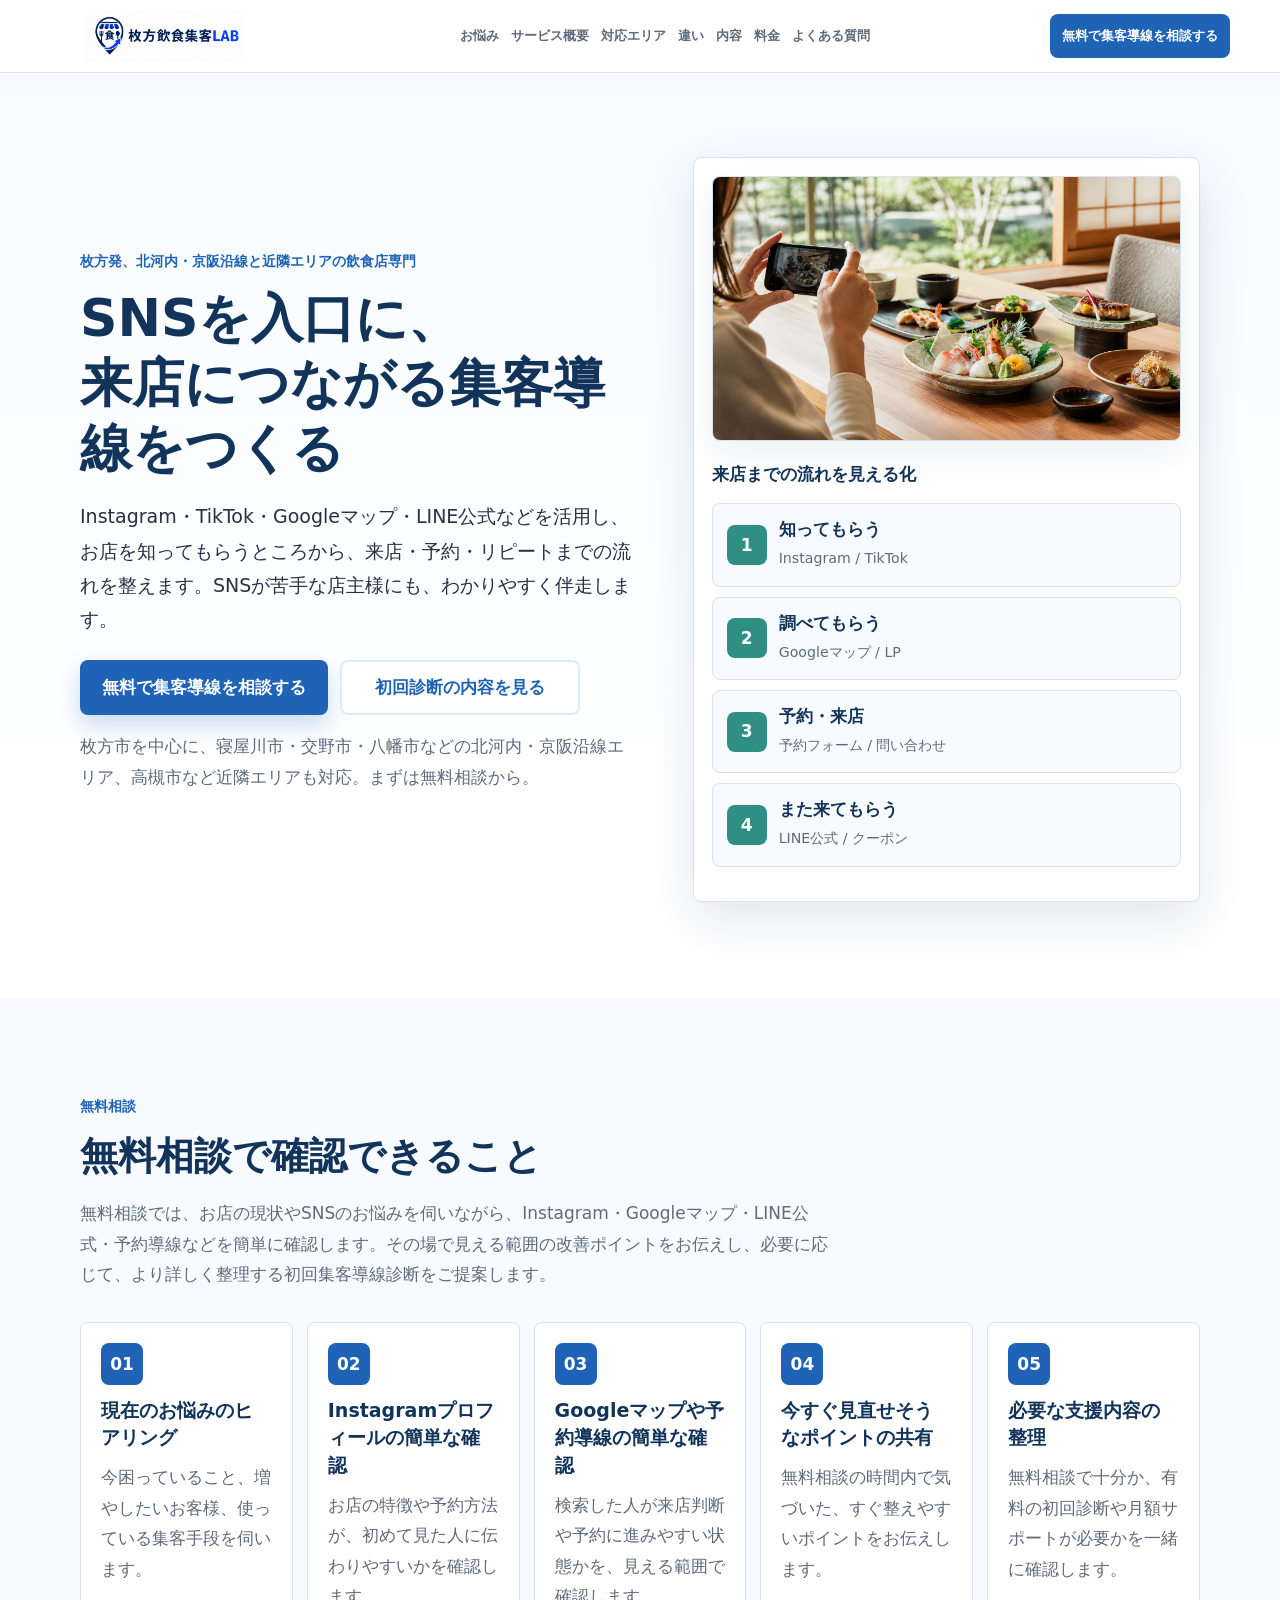
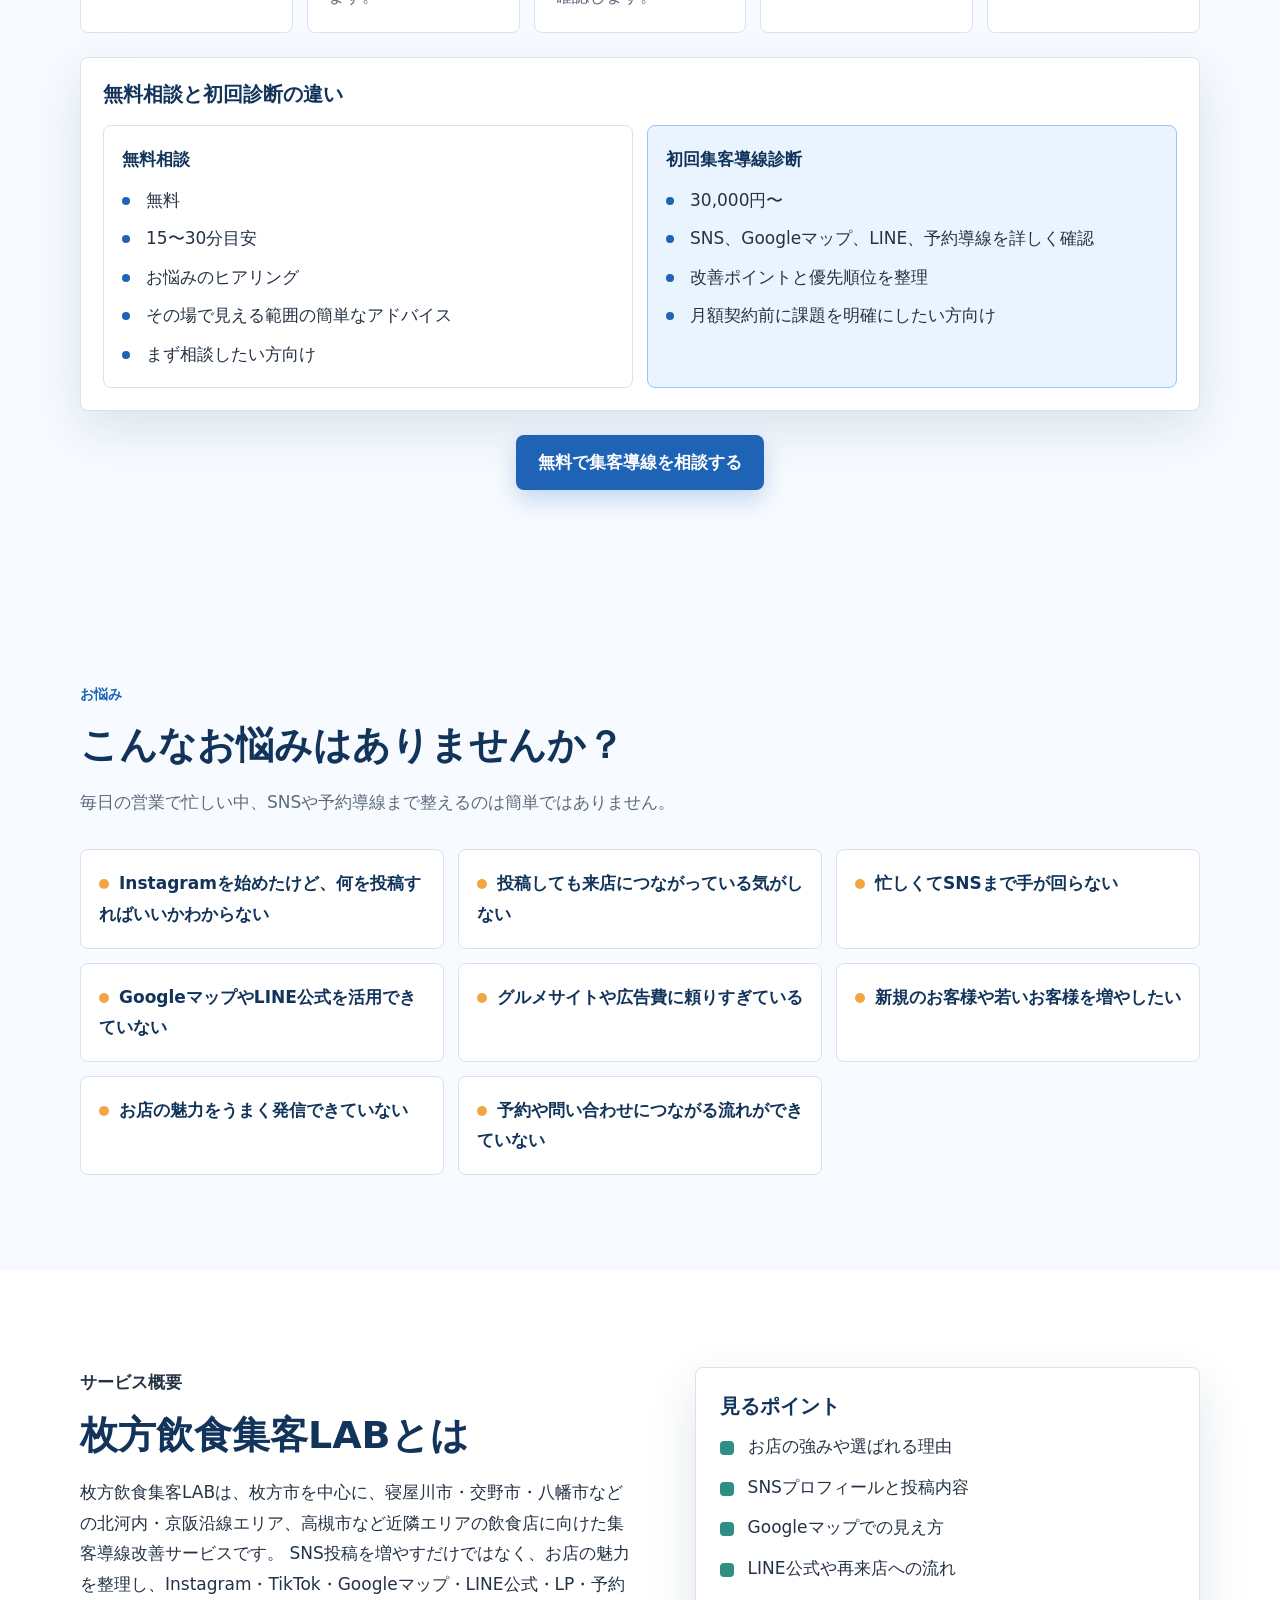
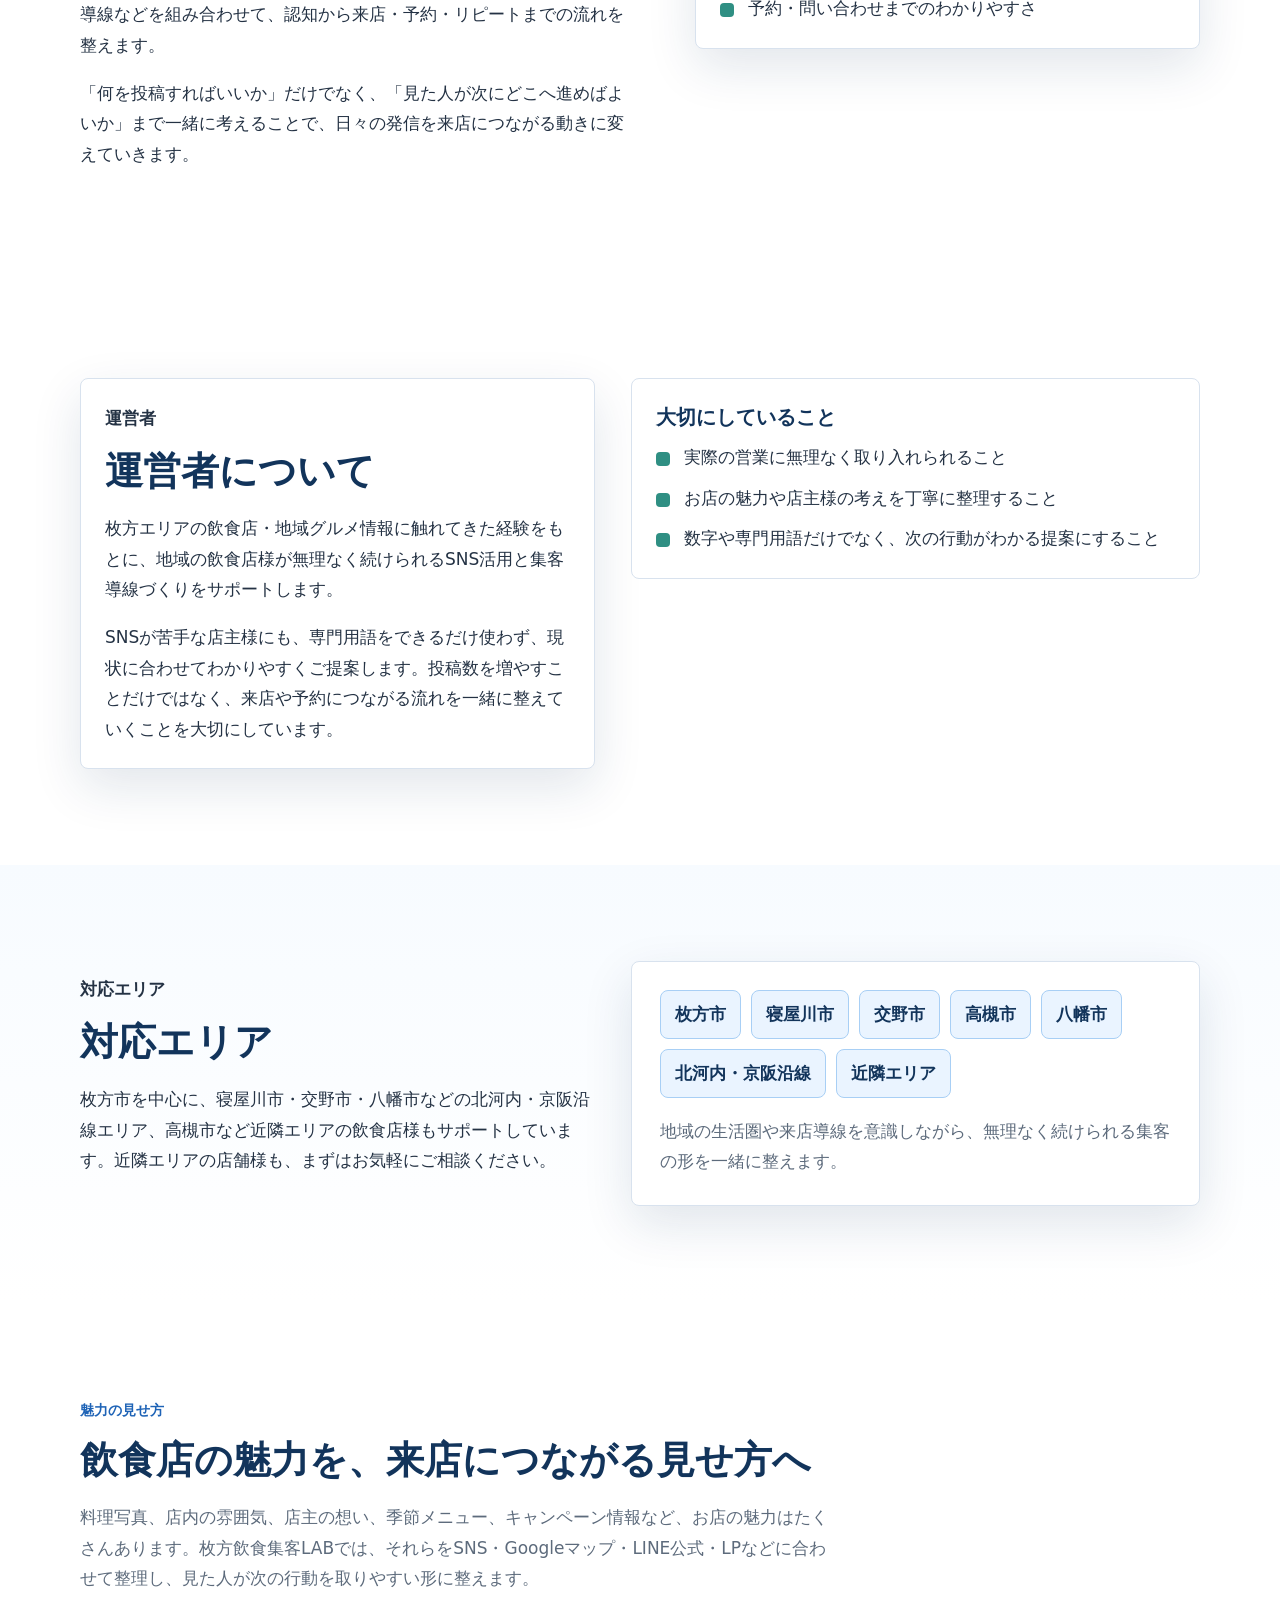
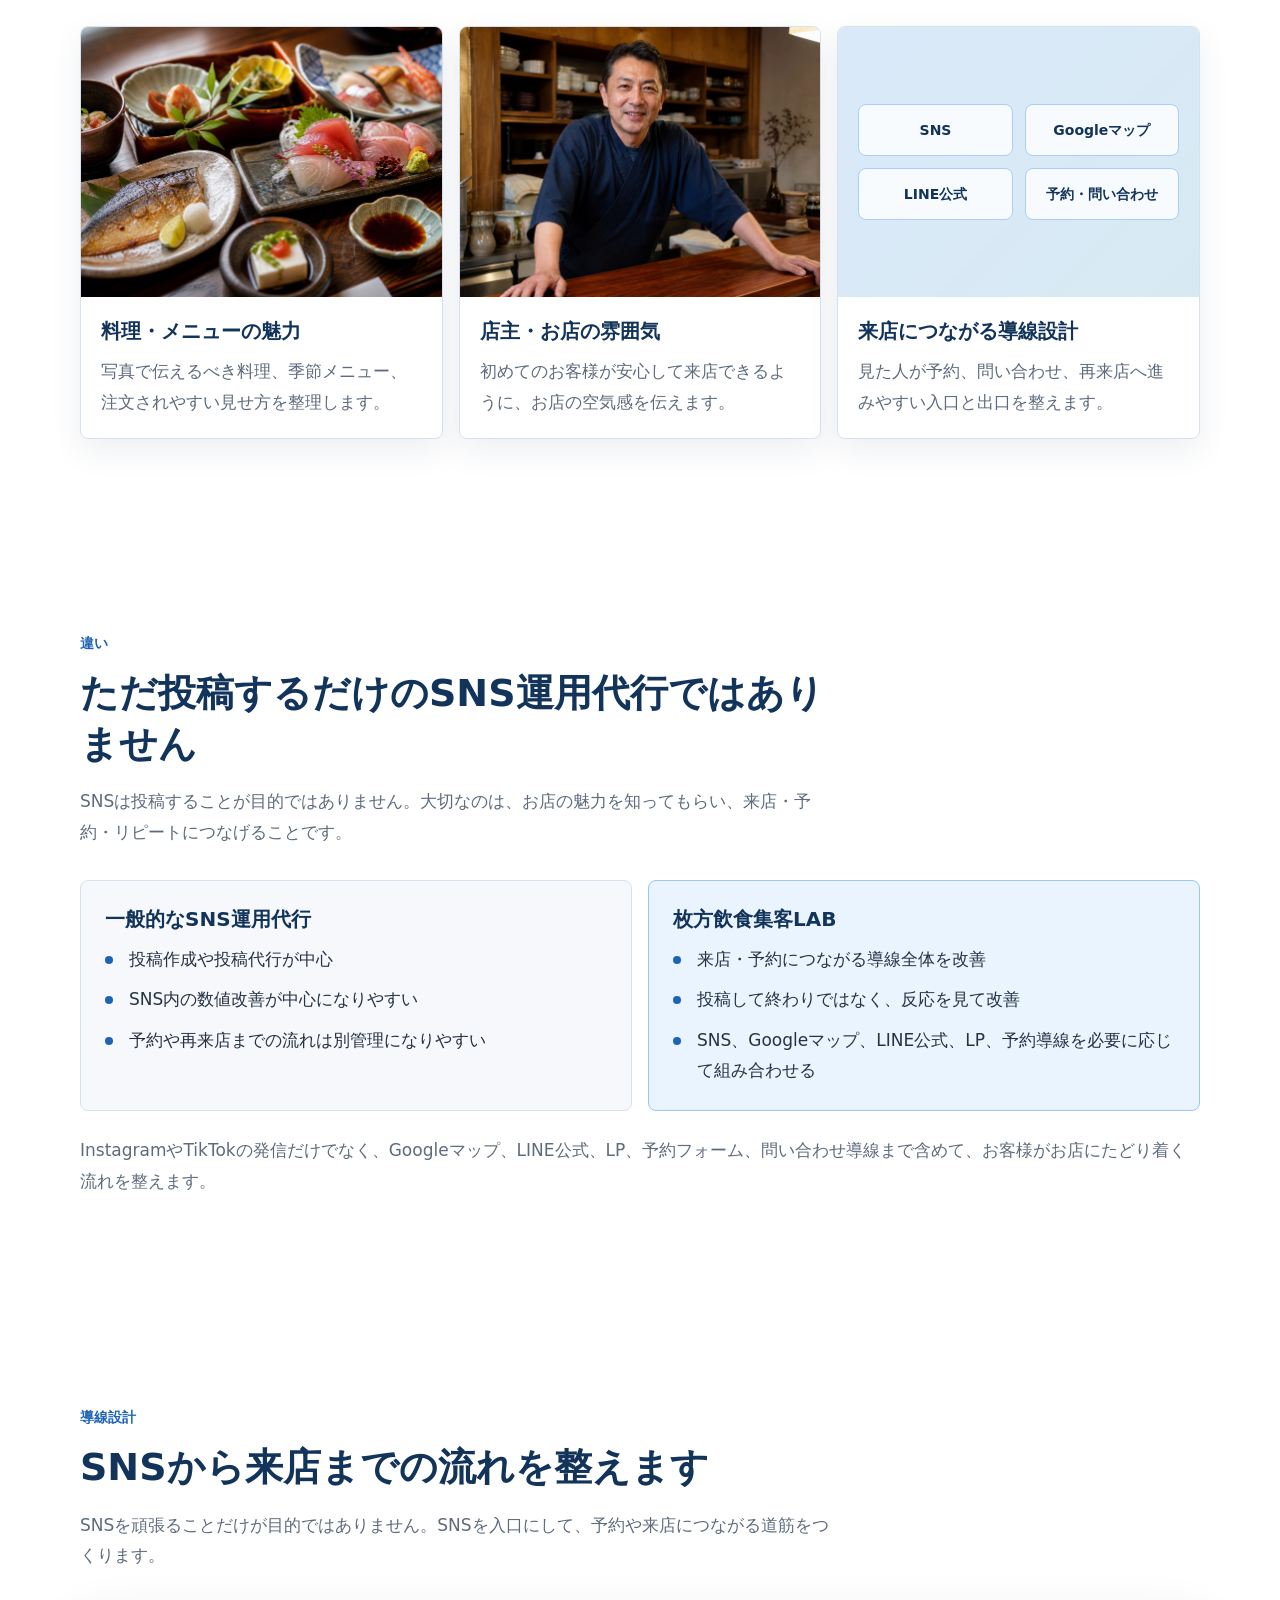
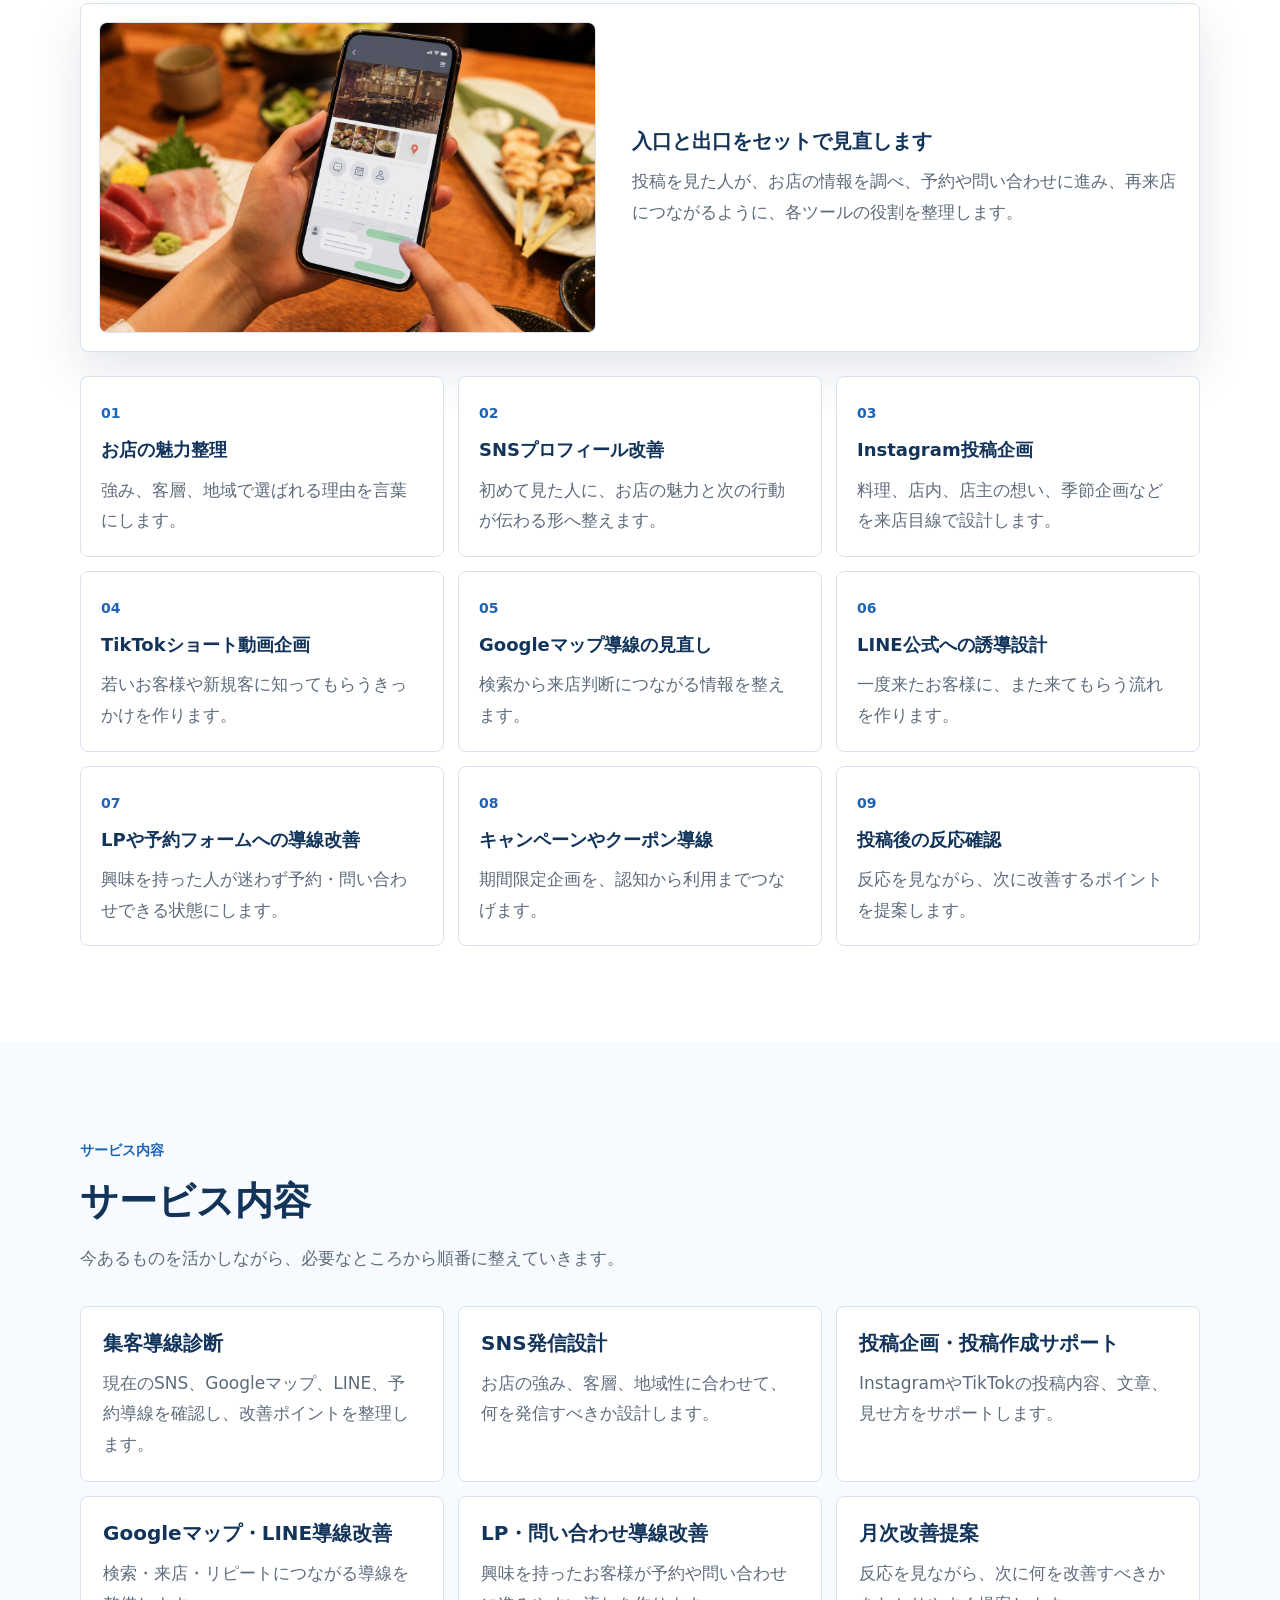
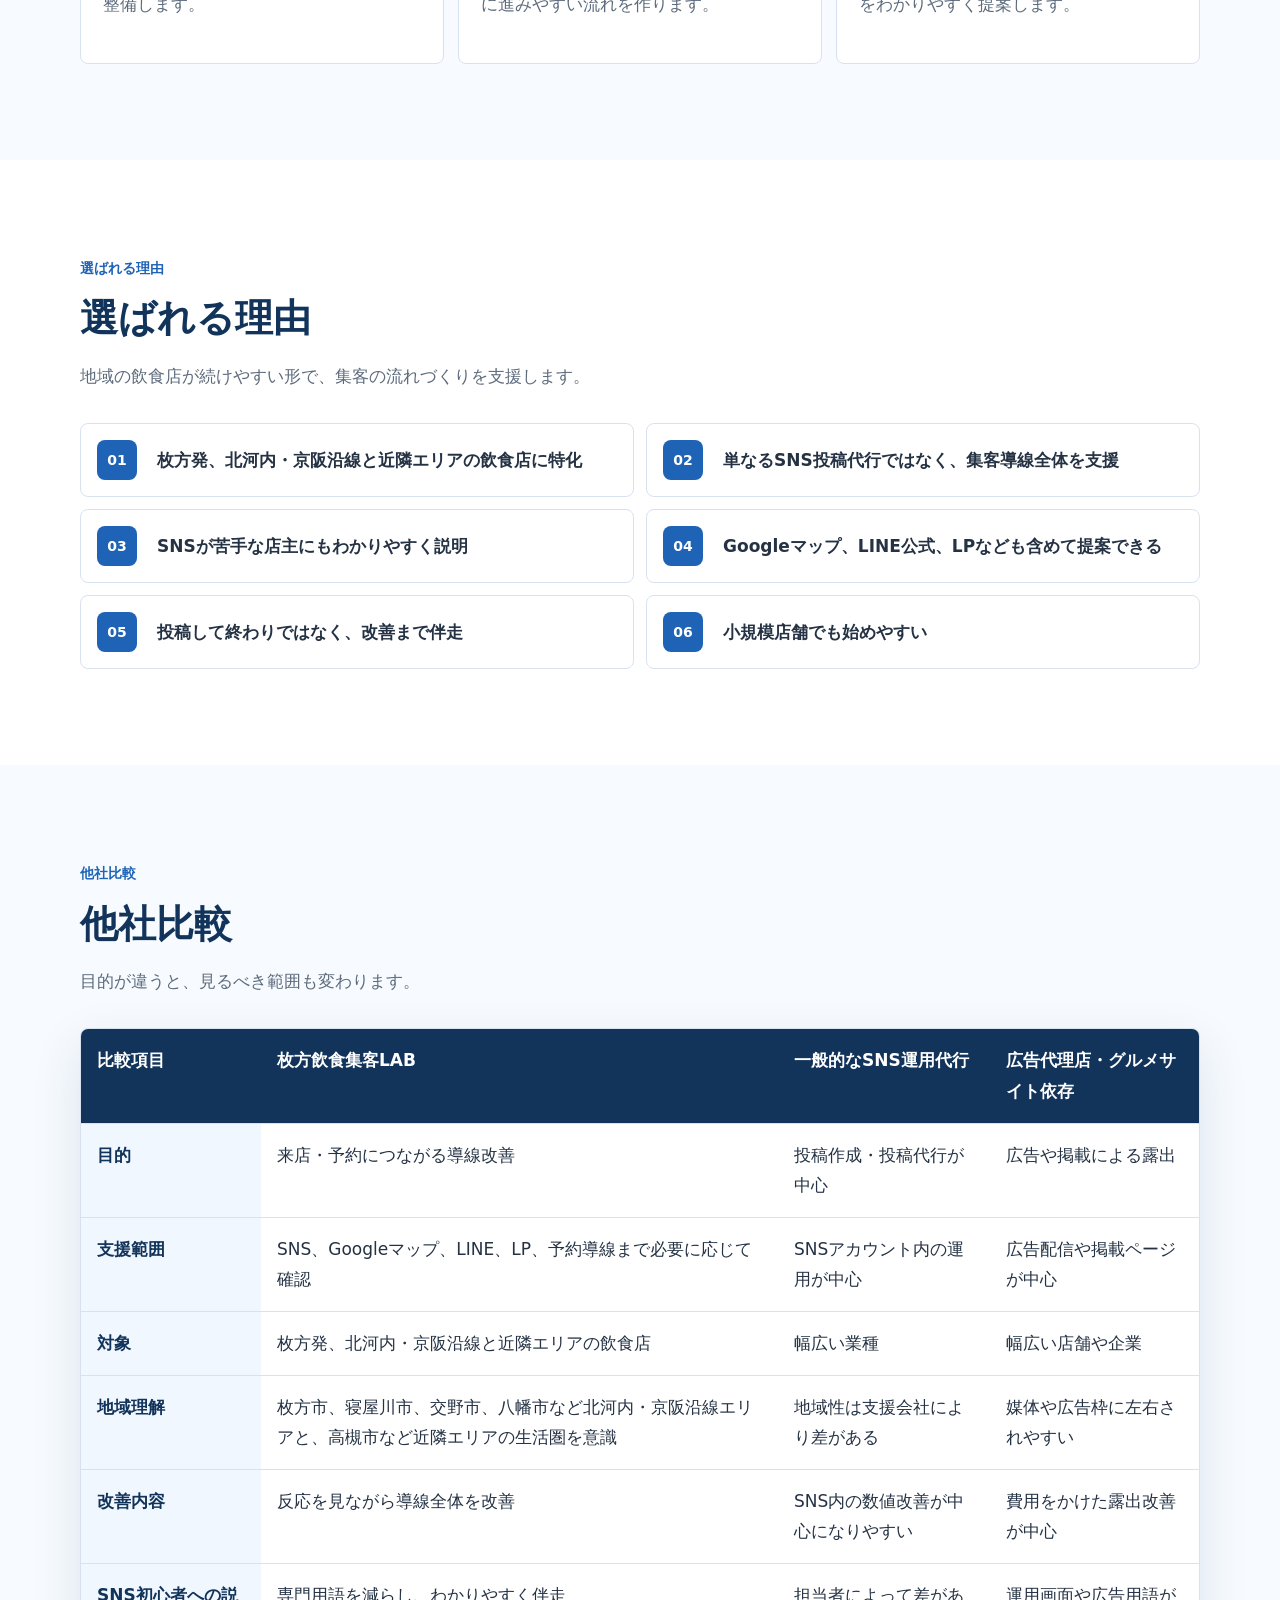
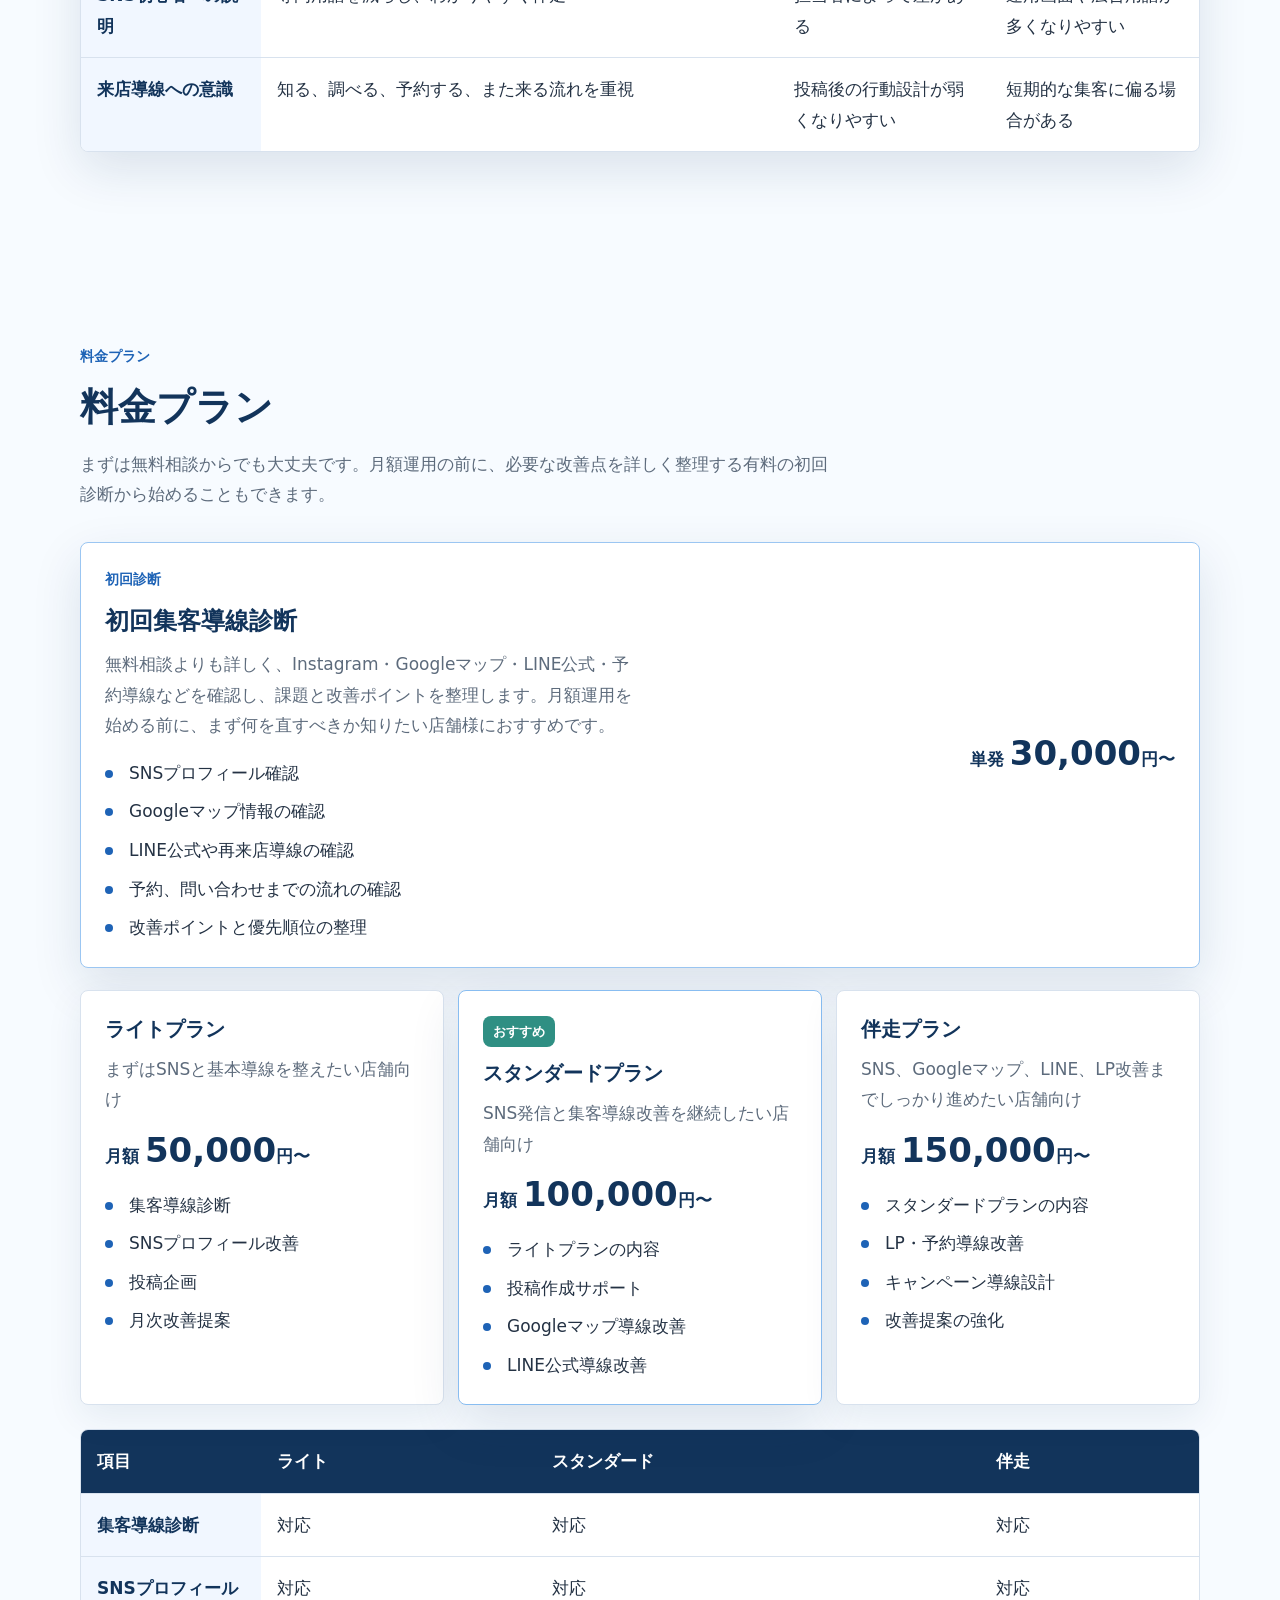
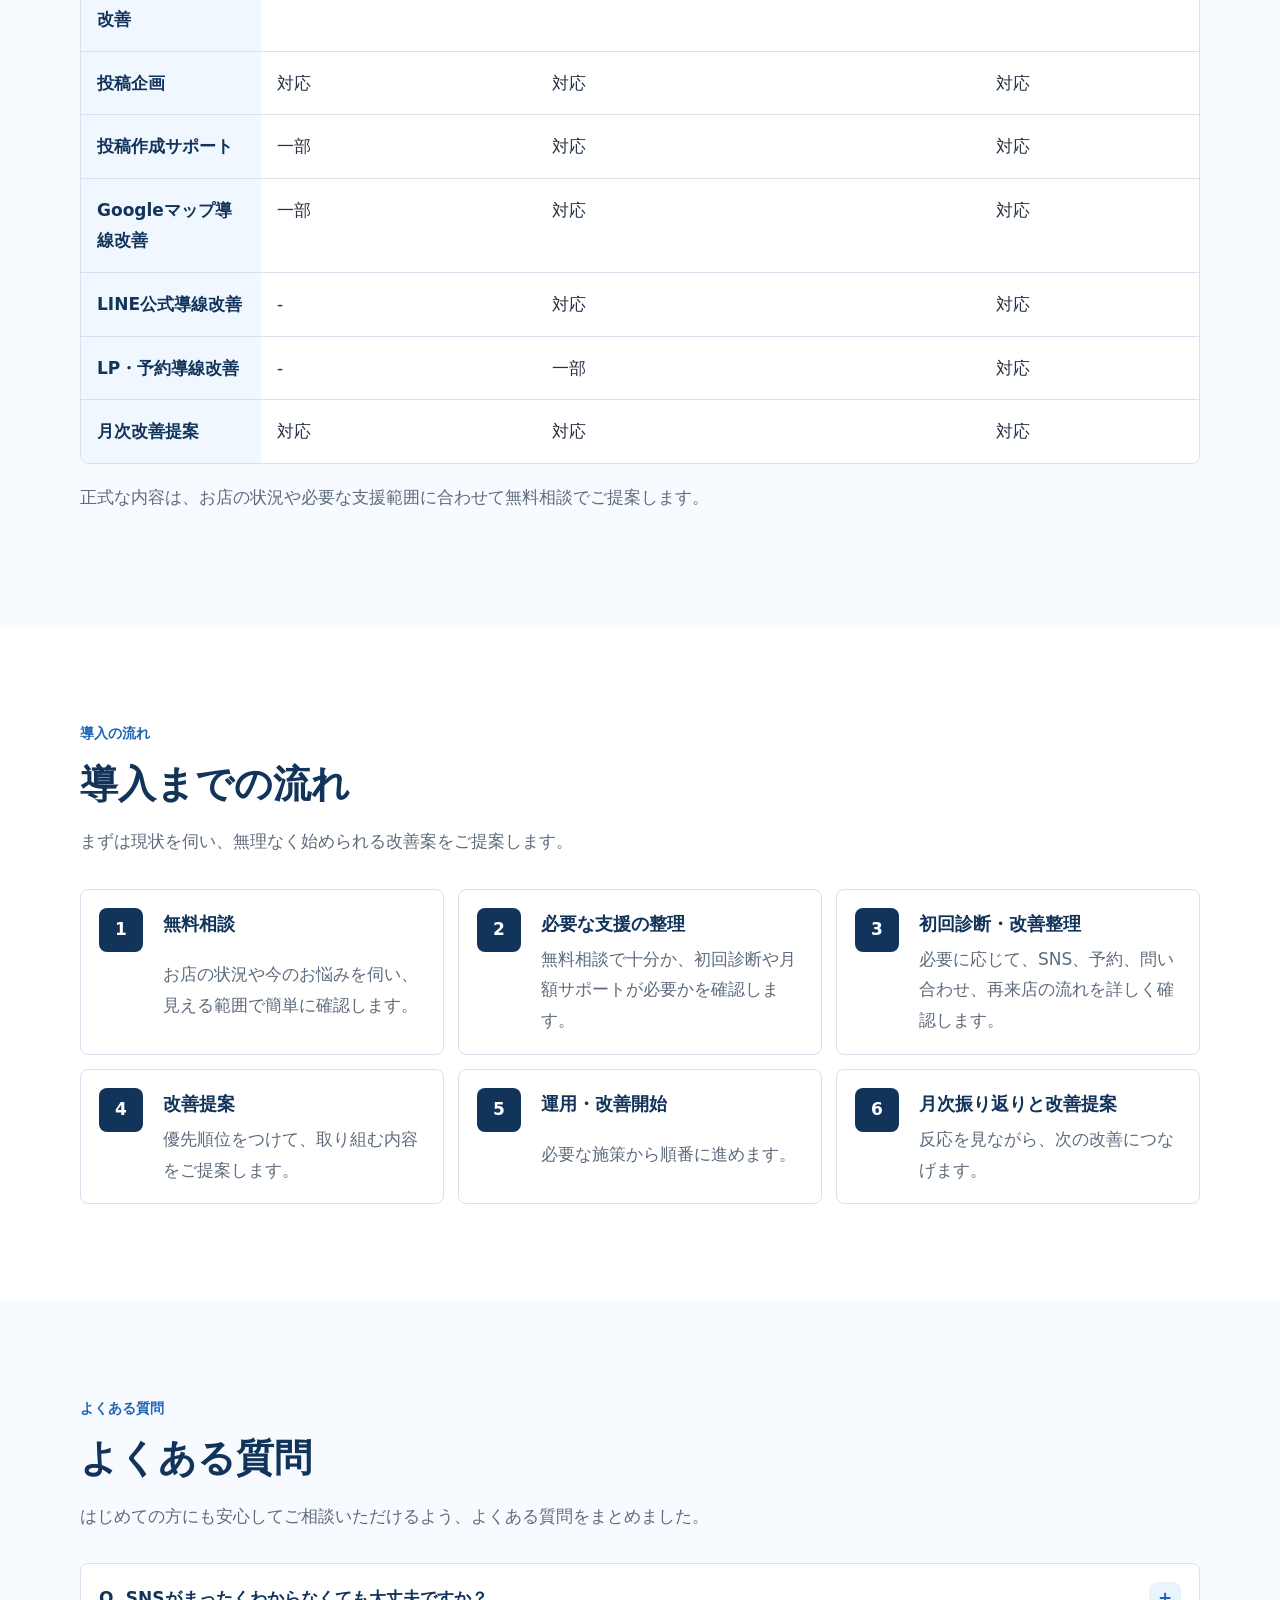
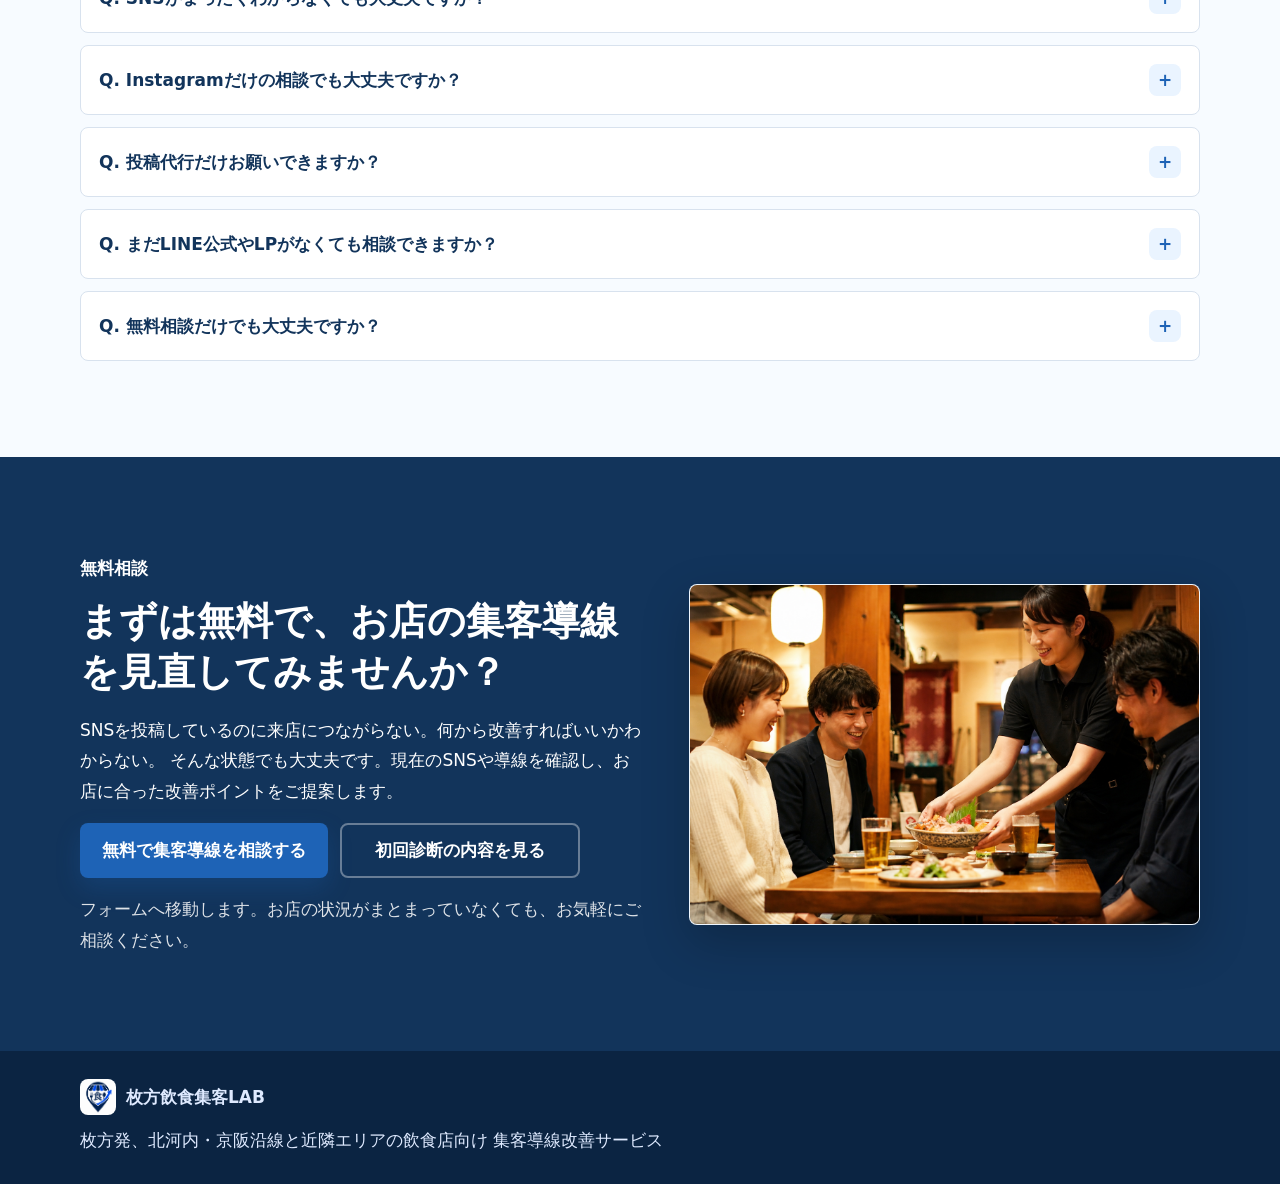
==== index.html @ b3f8b5a1 "Add files via upload" ====
<!DOCTYPE html>
<html lang="ja">
<head>
  <meta charset="UTF-8">
  <meta name="viewport" content="width=device-width, initial-scale=1.0">
  <title>枚方飲食集客LAB | 北河内・京阪沿線と近隣エリアの飲食店集客支援</title>
  <meta name="description" content="枚方飲食集客LABは、枚方発の地域密着型集客支援サービスです。枚方市を中心に、寝屋川市・交野市・八幡市などの北河内・京阪沿線エリア、高槻市など近隣エリアの飲食店向けに、SNS、Googleマップ、LINE公式、LP、予約導線を整えます。">
  <meta property="og:type" content="website">
  <meta property="og:title" content="枚方飲食集客LAB | SNSを入口に、来店につながる集客導線をつくる">
  <meta property="og:description" content="枚方発。寝屋川市・交野市・八幡市など北河内・京阪沿線エリア、高槻市など近隣エリアの飲食店向けに、来店につながる集客導線を整えます。">
  <meta property="og:url" content="https://hirakata-inshoku-lab.netlify.app/">
  <meta property="og:image" content="https://hirakata-inshoku-lab.netlify.app/images/hero-photo.jpg">
  <meta name="twitter:card" content="summary_large_image">
  <link rel="icon" href="images/logo-icon.png">
  <link rel="stylesheet" href="style.css">
  <script src="script.js" defer></script>
</head>
<body>
  <header class="site-header">
    <div class="header-inner">
      <a class="brand" href="#top" aria-label="枚方飲食集客LAB トップへ">
        <picture class="brand-picture">
          <source media="(max-width: 420px)" srcset="images/logo-icon.png">
          <img src="images/logo-horizontal.png" alt="枚方飲食集客LAB ロゴ" width="320" height="88">
        </picture>
      </a>
      <button class="nav-toggle" type="button" aria-label="メニューを開く" aria-controls="site-nav" aria-expanded="false">
        <span></span>
        <span></span>
        <span></span>
      </button>
      <nav id="site-nav" class="site-nav" aria-label="主要ナビゲーション">
        <a href="#problem">お悩み</a>
        <a href="#about">サービス概要</a>
        <a href="#area">対応エリア</a>
        <a href="#difference">違い</a>
        <a href="#services">内容</a>
        <a href="#plans">料金</a>
        <a href="#faq">よくある質問</a>
      </nav>
      <a class="header-cta" href="https://docs.google.com/forms/d/e/1FAIpQLSeF6iDq8pUbsbjHx9hHU5rHtEu4IAuaCSqkZSKJsNvo9KnTTw/viewform" data-cta>無料で集客導線を相談する</a>
    </div>
  </header>

  <main id="top">
    <section class="hero section">
      <div class="container hero-grid">
        <div class="hero-copy">
          <p class="eyebrow">枚方発、北河内・京阪沿線と近隣エリアの飲食店専門</p>
          <h1>SNSを入口に、<br>来店につながる集客導線をつくる</h1>
          <p class="hero-lead">
            Instagram・TikTok・Googleマップ・LINE公式などを活用し、お店を知ってもらうところから、来店・予約・リピートまでの流れを整えます。SNSが苦手な店主様にも、わかりやすく伴走します。
          </p>
          <div class="cta-row">
            <a class="button button-primary" href="https://docs.google.com/forms/d/e/1FAIpQLSeF6iDq8pUbsbjHx9hHU5rHtEu4IAuaCSqkZSKJsNvo9KnTTw/viewform" data-cta>無料で集客導線を相談する</a>
            <a class="button button-secondary" href="#plans">初回診断の内容を見る</a>
          </div>
          <p class="hero-note">枚方市を中心に、寝屋川市・交野市・八幡市などの北河内・京阪沿線エリア、高槻市など近隣エリアも対応。まずは無料相談から。</p>
        </div>

        <div class="hero-panel" aria-label="SNSから来店までの流れ">
          <figure class="media-frame hero-media">
            <img src="images/hero-photo.jpg" width="1600" height="900" alt="料理をスマホで撮影している様子" decoding="async">
          </figure>
          <div class="panel-label">来店までの流れを見える化</div>
          <div class="route-flow">
            <div class="route-step">
              <span>1</span>
              <strong>知ってもらう</strong>
              <small>Instagram / TikTok</small>
            </div>
            <div class="route-step">
              <span>2</span>
              <strong>調べてもらう</strong>
              <small>Googleマップ / LP</small>
            </div>
            <div class="route-step">
              <span>3</span>
              <strong>予約・来店</strong>
              <small>予約フォーム / 問い合わせ</small>
            </div>
            <div class="route-step">
              <span>4</span>
              <strong>また来てもらう</strong>
              <small>LINE公式 / クーポン</small>
            </div>
          </div>
        </div>
      </div>
    </section>

    <section id="diagnosis" class="section diagnosis-section">
      <div class="container">
        <div class="section-heading">
          <p class="eyebrow">無料相談</p>
          <h2>無料相談で確認できること</h2>
          <p>無料相談では、お店の現状やSNSのお悩みを伺いながら、Instagram・Googleマップ・LINE公式・予約導線などを簡単に確認します。その場で見える範囲の改善ポイントをお伝えし、必要に応じて、より詳しく整理する初回集客導線診断をご提案します。</p>
        </div>
        <div class="diagnosis-grid">
          <article class="diagnosis-card">
            <span>01</span>
            <h3>現在のお悩みのヒアリング</h3>
            <p>今困っていること、増やしたいお客様、使っている集客手段を伺います。</p>
          </article>
          <article class="diagnosis-card">
            <span>02</span>
            <h3>Instagramプロフィールの簡単な確認</h3>
            <p>お店の特徴や予約方法が、初めて見た人に伝わりやすいかを確認します。</p>
          </article>
          <article class="diagnosis-card">
            <span>03</span>
            <h3>Googleマップや予約導線の簡単な確認</h3>
            <p>検索した人が来店判断や予約に進みやすい状態かを、見える範囲で確認します。</p>
          </article>
          <article class="diagnosis-card">
            <span>04</span>
            <h3>今すぐ見直せそうなポイントの共有</h3>
            <p>無料相談の時間内で気づいた、すぐ整えやすいポイントをお伝えします。</p>
          </article>
          <article class="diagnosis-card diagnosis-card-wide">
            <span>05</span>
            <h3>必要な支援内容の整理</h3>
            <p>無料相談で十分か、有料の初回診断や月額サポートが必要かを一緒に確認します。</p>
          </article>
        </div>
        <div class="consult-compare">
          <h3>無料相談と初回診断の違い</h3>
          <div class="consult-compare-grid">
            <article class="consult-card">
              <p class="consult-label">無料相談</p>
              <ul>
                <li>無料</li>
                <li>15〜30分目安</li>
                <li>お悩みのヒアリング</li>
                <li>その場で見える範囲の簡単なアドバイス</li>
                <li>まず相談したい方向け</li>
              </ul>
            </article>
            <article class="consult-card paid-card">
              <p class="consult-label">初回集客導線診断</p>
              <ul>
                <li>30,000円〜</li>
                <li>SNS、Googleマップ、LINE、予約導線を詳しく確認</li>
                <li>改善ポイントと優先順位を整理</li>
                <li>月額契約前に課題を明確にしたい方向け</li>
              </ul>
            </article>
          </div>
        </div>
        <div class="section-cta">
          <a class="button button-primary" href="https://docs.google.com/forms/d/e/1FAIpQLSeF6iDq8pUbsbjHx9hHU5rHtEu4IAuaCSqkZSKJsNvo9KnTTw/viewform" data-cta>無料で集客導線を相談する</a>
        </div>
      </div>
    </section>

    <section id="problem" class="section problem-section">
      <div class="container">
        <div class="section-heading">
          <p class="eyebrow">お悩み</p>
          <h2>こんなお悩みはありませんか？</h2>
          <p>毎日の営業で忙しい中、SNSや予約導線まで整えるのは簡単ではありません。</p>
        </div>
        <div class="problem-grid">
          <div class="problem-card">Instagramを始めたけど、何を投稿すればいいかわからない</div>
          <div class="problem-card">投稿しても来店につながっている気がしない</div>
          <div class="problem-card">忙しくてSNSまで手が回らない</div>
          <div class="problem-card">GoogleマップやLINE公式を活用できていない</div>
          <div class="problem-card">グルメサイトや広告費に頼りすぎている</div>
          <div class="problem-card">新規のお客様や若いお客様を増やしたい</div>
          <div class="problem-card">お店の魅力をうまく発信できていない</div>
          <div class="problem-card">予約や問い合わせにつながる流れができていない</div>
        </div>
      </div>
    </section>

    <section id="about" class="section">
      <div class="container two-column">
        <div>
          <p class="eyebrow">サービス概要</p>
          <h2>枚方飲食集客LABとは</h2>
          <p>
            枚方飲食集客LABは、枚方市を中心に、寝屋川市・交野市・八幡市などの北河内・京阪沿線エリア、高槻市など近隣エリアの飲食店に向けた集客導線改善サービスです。
            SNS投稿を増やすだけではなく、お店の魅力を整理し、Instagram・TikTok・Googleマップ・LINE公式・LP・予約導線などを組み合わせて、認知から来店・予約・リピートまでの流れを整えます。
          </p>
          <p>
            「何を投稿すればいいか」だけでなく、「見た人が次にどこへ進めばよいか」まで一緒に考えることで、日々の発信を来店につながる動きに変えていきます。
          </p>
        </div>
        <div class="about-card">
          <h3>見るポイント</h3>
          <ul class="check-list">
            <li>お店の強みや選ばれる理由</li>
            <li>SNSプロフィールと投稿内容</li>
            <li>Googleマップでの見え方</li>
            <li>LINE公式や再来店への流れ</li>
            <li>予約・問い合わせまでのわかりやすさ</li>
          </ul>
        </div>
      </div>
    </section>

    <section class="section operator-section">
      <div class="container operator-grid">
        <div class="operator-card">
          <p class="eyebrow">運営者</p>
          <h2>運営者について</h2>
          <p>
            枚方エリアの飲食店・地域グルメ情報に触れてきた経験をもとに、地域の飲食店様が無理なく続けられるSNS活用と集客導線づくりをサポートします。
          </p>
          <p>
            SNSが苦手な店主様にも、専門用語をできるだけ使わず、現状に合わせてわかりやすくご提案します。投稿数を増やすことだけではなく、来店や予約につながる流れを一緒に整えていくことを大切にしています。
          </p>
        </div>
        <div class="operator-note">
          <h3>大切にしていること</h3>
          <ul class="check-list">
            <li>実際の営業に無理なく取り入れられること</li>
            <li>お店の魅力や店主様の考えを丁寧に整理すること</li>
            <li>数字や専門用語だけでなく、次の行動がわかる提案にすること</li>
          </ul>
        </div>
      </div>
    </section>

    <section id="area" class="section area-section">
      <div class="container area-grid">
        <div>
          <p class="eyebrow">対応エリア</p>
          <h2>対応エリア</h2>
          <p>
            枚方市を中心に、寝屋川市・交野市・八幡市などの北河内・京阪沿線エリア、高槻市など近隣エリアの飲食店様もサポートしています。近隣エリアの店舗様も、まずはお気軽にご相談ください。
          </p>
        </div>
        <div class="area-card">
          <div class="area-tags" aria-label="対応エリア一覧">
            <span>枚方市</span>
            <span>寝屋川市</span>
            <span>交野市</span>
            <span>高槻市</span>
            <span>八幡市</span>
            <span>北河内・京阪沿線</span>
            <span>近隣エリア</span>
          </div>
          <p>地域の生活圏や来店導線を意識しながら、無理なく続けられる集客の形を一緒に整えます。</p>
        </div>
      </div>
    </section>

    <section class="section appeal-section">
      <div class="container">
        <div class="section-heading">
          <p class="eyebrow">魅力の見せ方</p>
          <h2>飲食店の魅力を、来店につながる見せ方へ</h2>
          <p>
            料理写真、店内の雰囲気、店主の想い、季節メニュー、キャンペーン情報など、お店の魅力はたくさんあります。枚方飲食集客LABでは、それらをSNS・Googleマップ・LINE公式・LPなどに合わせて整理し、見た人が次の行動を取りやすい形に整えます。
          </p>
        </div>
        <div class="image-card-grid">
          <article class="image-card">
            <figure class="image-card-media">
              <img src="images/food-photo.jpg" width="900" height="700" alt="飲食店の料理とメニューを魅力的に見せる写真" loading="lazy" decoding="async">
            </figure>
            <div>
              <h3>料理・メニューの魅力</h3>
              <p>写真で伝えるべき料理、季節メニュー、注文されやすい見せ方を整理します。</p>
            </div>
          </article>
          <article class="image-card">
            <figure class="image-card-media">
              <img src="images/owner-photo.jpg" width="900" height="700" alt="店主やスタッフの接客と店内の雰囲気が伝わる写真" loading="lazy" decoding="async">
            </figure>
            <div>
              <h3>店主・お店の雰囲気</h3>
              <p>初めてのお客様が安心して来店できるように、お店の空気感を伝えます。</p>
            </div>
          </article>
          <article class="image-card">
            <div class="image-card-visual flow-mini" aria-hidden="true">
              <span>SNS</span>
              <span>Googleマップ</span>
              <span>LINE公式</span>
              <span>予約・問い合わせ</span>
            </div>
            <div>
              <h3>来店につながる導線設計</h3>
              <p>見た人が予約、問い合わせ、再来店へ進みやすい入口と出口を整えます。</p>
            </div>
          </article>
        </div>
      </div>
    </section>

    <section id="difference" class="section difference-section">
      <div class="container">
        <div class="section-heading">
          <p class="eyebrow">違い</p>
          <h2>ただ投稿するだけのSNS運用代行ではありません</h2>
          <p>
            SNSは投稿することが目的ではありません。大切なのは、お店の魅力を知ってもらい、来店・予約・リピートにつなげることです。
          </p>
        </div>
        <div class="difference-grid">
          <div class="plain-card muted-card">
            <h3>一般的なSNS運用代行</h3>
            <ul>
              <li>投稿作成や投稿代行が中心</li>
              <li>SNS内の数値改善が中心になりやすい</li>
              <li>予約や再来店までの流れは別管理になりやすい</li>
            </ul>
          </div>
          <div class="plain-card highlight-card">
            <h3>枚方飲食集客LAB</h3>
            <ul>
              <li>来店・予約につながる導線全体を改善</li>
              <li>投稿して終わりではなく、反応を見て改善</li>
              <li>SNS、Googleマップ、LINE公式、LP、予約導線を必要に応じて組み合わせる</li>
            </ul>
          </div>
        </div>
        <p class="support-text">
          InstagramやTikTokの発信だけでなく、Googleマップ、LINE公式、LP、予約フォーム、問い合わせ導線まで含めて、お客様がお店にたどり着く流れを整えます。
        </p>
      </div>
    </section>

    <section class="section">
      <div class="container">
        <div class="section-heading">
          <p class="eyebrow">導線設計</p>
          <h2>SNSから来店までの流れを整えます</h2>
          <p>
            SNSを頑張ることだけが目的ではありません。SNSを入口にして、予約や来店につながる道筋をつくります。
          </p>
        </div>
        <div class="route-visual">
          <figure class="media-frame route-media">
            <img src="images/tech-photo.jpg" width="900" height="700" alt="SNS、Googleマップ、LINE公式、予約導線をスマホで確認する様子" loading="lazy" decoding="async">
          </figure>
          <div class="route-visual-copy">
            <h3>入口と出口をセットで見直します</h3>
            <p>投稿を見た人が、お店の情報を調べ、予約や問い合わせに進み、再来店につながるように、各ツールの役割を整理します。</p>
          </div>
        </div>
        <div class="route-grid">
          <div class="route-card"><span>01</span><strong>お店の魅力整理</strong><p>強み、客層、地域で選ばれる理由を言葉にします。</p></div>
          <div class="route-card"><span>02</span><strong>SNSプロフィール改善</strong><p>初めて見た人に、お店の魅力と次の行動が伝わる形へ整えます。</p></div>
          <div class="route-card"><span>03</span><strong>Instagram投稿企画</strong><p>料理、店内、店主の想い、季節企画などを来店目線で設計します。</p></div>
          <div class="route-card"><span>04</span><strong>TikTokショート動画企画</strong><p>若いお客様や新規客に知ってもらうきっかけを作ります。</p></div>
          <div class="route-card"><span>05</span><strong>Googleマップ導線の見直し</strong><p>検索から来店判断につながる情報を整えます。</p></div>
          <div class="route-card"><span>06</span><strong>LINE公式への誘導設計</strong><p>一度来たお客様に、また来てもらう流れを作ります。</p></div>
          <div class="route-card"><span>07</span><strong>LPや予約フォームへの導線改善</strong><p>興味を持った人が迷わず予約・問い合わせできる状態にします。</p></div>
          <div class="route-card"><span>08</span><strong>キャンペーンやクーポン導線</strong><p>期間限定企画を、認知から利用までつなげます。</p></div>
          <div class="route-card"><span>09</span><strong>投稿後の反応確認</strong><p>反応を見ながら、次に改善するポイントを提案します。</p></div>
        </div>
      </div>
    </section>

    <section id="services" class="section services-section">
      <div class="container">
        <div class="section-heading">
          <p class="eyebrow">サービス内容</p>
          <h2>サービス内容</h2>
          <p>今あるものを活かしながら、必要なところから順番に整えていきます。</p>
        </div>
        <div class="service-grid">
          <article class="service-card">
            <h3>集客導線診断</h3>
            <p>現在のSNS、Googleマップ、LINE、予約導線を確認し、改善ポイントを整理します。</p>
          </article>
          <article class="service-card">
            <h3>SNS発信設計</h3>
            <p>お店の強み、客層、地域性に合わせて、何を発信すべきか設計します。</p>
          </article>
          <article class="service-card">
            <h3>投稿企画・投稿作成サポート</h3>
            <p>InstagramやTikTokの投稿内容、文章、見せ方をサポートします。</p>
          </article>
          <article class="service-card">
            <h3>Googleマップ・LINE導線改善</h3>
            <p>検索・来店・リピートにつながる導線を整備します。</p>
          </article>
          <article class="service-card">
            <h3>LP・問い合わせ導線改善</h3>
            <p>興味を持ったお客様が予約や問い合わせに進みやすい流れを作ります。</p>
          </article>
          <article class="service-card">
            <h3>月次改善提案</h3>
            <p>反応を見ながら、次に何を改善すべきかをわかりやすく提案します。</p>
          </article>
        </div>
      </div>
    </section>

    <section class="section reason-section">
      <div class="container">
        <div class="section-heading">
          <p class="eyebrow">選ばれる理由</p>
          <h2>選ばれる理由</h2>
          <p>地域の飲食店が続けやすい形で、集客の流れづくりを支援します。</p>
        </div>
        <div class="reason-list">
          <div><span>01</span>枚方発、北河内・京阪沿線と近隣エリアの飲食店に特化</div>
          <div><span>02</span>単なるSNS投稿代行ではなく、集客導線全体を支援</div>
          <div><span>03</span>SNSが苦手な店主にもわかりやすく説明</div>
          <div><span>04</span>Googleマップ、LINE公式、LPなども含めて提案できる</div>
          <div><span>05</span>投稿して終わりではなく、改善まで伴走</div>
          <div><span>06</span>小規模店舗でも始めやすい</div>
        </div>
      </div>
    </section>

    <section class="section comparison-section">
      <div class="container">
        <div class="section-heading">
          <p class="eyebrow">他社比較</p>
          <h2>他社比較</h2>
          <p>目的が違うと、見るべき範囲も変わります。</p>
        </div>
        <div class="table-wrap" role="region" aria-label="他社比較表" tabindex="0">
          <table class="comparison-table">
            <thead>
              <tr>
                <th>比較項目</th>
                <th>枚方飲食集客LAB</th>
                <th>一般的なSNS運用代行</th>
                <th>広告代理店・グルメサイト依存</th>
              </tr>
            </thead>
            <tbody>
              <tr>
                <th>目的</th>
                <td>来店・予約につながる導線改善</td>
                <td>投稿作成・投稿代行が中心</td>
                <td>広告や掲載による露出</td>
              </tr>
              <tr>
                <th>支援範囲</th>
                <td>SNS、Googleマップ、LINE、LP、予約導線まで必要に応じて確認</td>
                <td>SNSアカウント内の運用が中心</td>
                <td>広告配信や掲載ページが中心</td>
              </tr>
              <tr>
                <th>対象</th>
                <td>枚方発、北河内・京阪沿線と近隣エリアの飲食店</td>
                <td>幅広い業種</td>
                <td>幅広い店舗や企業</td>
              </tr>
              <tr>
                <th>地域理解</th>
                <td>枚方市、寝屋川市、交野市、八幡市など北河内・京阪沿線エリアと、高槻市など近隣エリアの生活圏を意識</td>
                <td>地域性は支援会社により差がある</td>
                <td>媒体や広告枠に左右されやすい</td>
              </tr>
              <tr>
                <th>改善内容</th>
                <td>反応を見ながら導線全体を改善</td>
                <td>SNS内の数値改善が中心になりやすい</td>
                <td>費用をかけた露出改善が中心</td>
              </tr>
              <tr>
                <th>SNS初心者への説明</th>
                <td>専門用語を減らし、わかりやすく伴走</td>
                <td>担当者によって差がある</td>
                <td>運用画面や広告用語が多くなりやすい</td>
              </tr>
              <tr>
                <th>来店導線への意識</th>
                <td>知る、調べる、予約する、また来る流れを重視</td>
                <td>投稿後の行動設計が弱くなりやすい</td>
                <td>短期的な集客に偏る場合がある</td>
              </tr>
            </tbody>
          </table>
        </div>
      </div>
    </section>

    <section id="plans" class="section plans-section">
      <div class="container">
        <div class="section-heading">
          <p class="eyebrow">料金プラン</p>
          <h2>料金プラン</h2>
          <p>まずは無料相談からでも大丈夫です。月額運用の前に、必要な改善点を詳しく整理する有料の初回診断から始めることもできます。</p>
        </div>
        <article class="starter-plan">
          <div>
            <p class="eyebrow">初回診断</p>
            <h3>初回集客導線診断</h3>
            <p>無料相談よりも詳しく、Instagram・Googleマップ・LINE公式・予約導線などを確認し、課題と改善ポイントを整理します。月額運用を始める前に、まず何を直すべきか知りたい店舗様におすすめです。</p>
            <ul class="starter-list">
              <li>SNSプロフィール確認</li>
              <li>Googleマップ情報の確認</li>
              <li>LINE公式や再来店導線の確認</li>
              <li>予約、問い合わせまでの流れの確認</li>
              <li>改善ポイントと優先順位の整理</li>
            </ul>
          </div>
          <p class="price">単発 <strong>30,000</strong>円〜</p>
        </article>
        <div class="plan-grid">
          <article class="plan-card">
            <h3>ライトプラン</h3>
            <p class="plan-target">まずはSNSと基本導線を整えたい店舗向け</p>
            <p class="price">月額 <strong>50,000</strong>円〜</p>
            <ul>
              <li>集客導線診断</li>
              <li>SNSプロフィール改善</li>
              <li>投稿企画</li>
              <li>月次改善提案</li>
            </ul>
          </article>
          <article class="plan-card featured-plan">
            <p class="recommended">おすすめ</p>
            <h3>スタンダードプラン</h3>
            <p class="plan-target">SNS発信と集客導線改善を継続したい店舗向け</p>
            <p class="price">月額 <strong>100,000</strong>円〜</p>
            <ul>
              <li>ライトプランの内容</li>
              <li>投稿作成サポート</li>
              <li>Googleマップ導線改善</li>
              <li>LINE公式導線改善</li>
            </ul>
          </article>
          <article class="plan-card">
            <h3>伴走プラン</h3>
            <p class="plan-target">SNS、Googleマップ、LINE、LP改善までしっかり進めたい店舗向け</p>
            <p class="price">月額 <strong>150,000</strong>円〜</p>
            <ul>
              <li>スタンダードプランの内容</li>
              <li>LP・予約導線改善</li>
              <li>キャンペーン導線設計</li>
              <li>改善提案の強化</li>
            </ul>
          </article>
        </div>

        <div class="table-wrap plan-table-wrap" role="region" aria-label="料金プラン比較表" tabindex="0">
          <table class="plan-table">
            <thead>
              <tr>
                <th>項目</th>
                <th>ライト</th>
                <th>スタンダード</th>
                <th>伴走</th>
              </tr>
            </thead>
            <tbody>
              <tr><th>集客導線診断</th><td>対応</td><td>対応</td><td>対応</td></tr>
              <tr><th>SNSプロフィール改善</th><td>対応</td><td>対応</td><td>対応</td></tr>
              <tr><th>投稿企画</th><td>対応</td><td>対応</td><td>対応</td></tr>
              <tr><th>投稿作成サポート</th><td>一部</td><td>対応</td><td>対応</td></tr>
              <tr><th>Googleマップ導線改善</th><td>一部</td><td>対応</td><td>対応</td></tr>
              <tr><th>LINE公式導線改善</th><td>-</td><td>対応</td><td>対応</td></tr>
              <tr><th>LP・予約導線改善</th><td>-</td><td>一部</td><td>対応</td></tr>
              <tr><th>月次改善提案</th><td>対応</td><td>対応</td><td>対応</td></tr>
            </tbody>
          </table>
        </div>
        <p class="plan-note">
          正式な内容は、お店の状況や必要な支援範囲に合わせて無料相談でご提案します。
        </p>
      </div>
    </section>

    <section class="section flow-section">
      <div class="container">
        <div class="section-heading">
          <p class="eyebrow">導入の流れ</p>
          <h2>導入までの流れ</h2>
          <p>まずは現状を伺い、無理なく始められる改善案をご提案します。</p>
        </div>
        <ol class="flow-list">
          <li><span>1</span><strong>無料相談</strong><p>お店の状況や今のお悩みを伺い、見える範囲で簡単に確認します。</p></li>
          <li><span>2</span><strong>必要な支援の整理</strong><p>無料相談で十分か、初回診断や月額サポートが必要かを確認します。</p></li>
          <li><span>3</span><strong>初回診断・改善整理</strong><p>必要に応じて、SNS、予約、問い合わせ、再来店の流れを詳しく確認します。</p></li>
          <li><span>4</span><strong>改善提案</strong><p>優先順位をつけて、取り組む内容をご提案します。</p></li>
          <li><span>5</span><strong>運用・改善開始</strong><p>必要な施策から順番に進めます。</p></li>
          <li><span>6</span><strong>月次振り返りと改善提案</strong><p>反応を見ながら、次の改善につなげます。</p></li>
        </ol>
      </div>
    </section>

    <section id="faq" class="section faq-section">
      <div class="container">
        <div class="section-heading">
          <p class="eyebrow">よくある質問</p>
          <h2>よくある質問</h2>
          <p>はじめての方にも安心してご相談いただけるよう、よくある質問をまとめました。</p>
        </div>
        <div class="faq-list">
          <div class="faq-item">
            <button class="faq-question" type="button" aria-expanded="false">
              <span>Q. SNSがまったくわからなくても大丈夫ですか？</span>
              <span class="faq-icon">+</span>
            </button>
            <div class="faq-answer">
              <p>A. 大丈夫です。専門用語をできるだけ使わず、わかりやすくご説明します。</p>
            </div>
          </div>
          <div class="faq-item">
            <button class="faq-question" type="button" aria-expanded="false">
              <span>Q. Instagramだけの相談でも大丈夫ですか？</span>
              <span class="faq-icon">+</span>
            </button>
            <div class="faq-answer">
              <p>A. はい、大丈夫です。必要に応じて、GoogleマップやLINE公式なども含めて改善提案します。</p>
            </div>
          </div>
          <div class="faq-item">
            <button class="faq-question" type="button" aria-expanded="false">
              <span>Q. 投稿代行だけお願いできますか？</span>
              <span class="faq-icon">+</span>
            </button>
            <div class="faq-answer">
              <p>A. 可能です。ただし、枚方飲食集客LABでは投稿すること自体を目的にせず、来店や予約につながる導線づくりを重視しています。</p>
            </div>
          </div>
          <div class="faq-item">
            <button class="faq-question" type="button" aria-expanded="false">
              <span>Q. まだLINE公式やLPがなくても相談できますか？</span>
              <span class="faq-icon">+</span>
            </button>
            <div class="faq-answer">
              <p>A. はい、大丈夫です。今ある導線を確認し、必要なものから順番に整えていきます。</p>
            </div>
          </div>
          <div class="faq-item">
            <button class="faq-question" type="button" aria-expanded="false">
              <span>Q. 無料相談だけでも大丈夫ですか？</span>
              <span class="faq-icon">+</span>
            </button>
            <div class="faq-answer">
              <p>A. はい。無料相談では、お店の現状を伺い、その場で見える範囲の簡単な確認を行います。詳しい整理が必要な場合のみ、初回集客導線診断をご提案します。</p>
            </div>
          </div>
        </div>
      </div>
    </section>

    <section id="contact" class="section final-cta-section">
      <div class="container final-cta final-cta-grid">
        <div class="final-cta-copy">
          <p class="eyebrow">無料相談</p>
          <h2>まずは無料で、お店の集客導線を見直してみませんか？</h2>
          <p>
            SNSを投稿しているのに来店につながらない。何から改善すればいいかわからない。
            そんな状態でも大丈夫です。現在のSNSや導線を確認し、お店に合った改善ポイントをご提案します。
          </p>
          <div class="cta-row">
            <a class="button button-primary" href="https://docs.google.com/forms/d/e/1FAIpQLSeF6iDq8pUbsbjHx9hHU5rHtEu4IAuaCSqkZSKJsNvo9KnTTw/viewform" data-cta>無料で集客導線を相談する</a>
            <a class="button button-secondary" href="#plans">初回診断の内容を見る</a>
          </div>
          <p class="contact-note">フォームへ移動します。お店の状況がまとまっていなくても、お気軽にご相談ください。</p>
        </div>
        <figure class="media-frame final-cta-media">
          <img src="images/cta-photo.jpg" width="1200" height="800" alt="飲食店の店内であたたかく接客している様子" loading="lazy" decoding="async">
        </figure>
      </div>
    </section>
  </main>

  <footer class="site-footer">
    <div class="container footer-inner">
      <div class="footer-brand-group">
        <img src="images/logo-icon.png" width="96" height="96" alt="枚方飲食集客LAB ブランドマーク" loading="lazy" decoding="async">
        <p class="footer-brand">枚方飲食集客LAB</p>
      </div>
      <p>枚方発、北河内・京阪沿線と近隣エリアの飲食店向け 集客導線改善サービス</p>
    </div>
  </footer>
</body>
</html>
---- style.css ----
:root {
  --color-navy: #12345b;
  --color-blue: #1e63b6;
  --color-sky: #eaf4ff;
  --color-sky-strong: #d9ecff;
  --color-green: #2f8f83;
  --color-amber: #f2a541;
  --color-text: #243244;
  --color-muted: #5d6b7c;
  --color-line: #d8e2ee;
  --color-bg: #f7fbff;
  --color-white: #ffffff;
  --shadow-soft: 0 18px 50px rgba(18, 52, 91, 0.12);
  --radius: 8px;
  --container: 1120px;
}

* {
  box-sizing: border-box;
}

html {
  scroll-behavior: smooth;
}

body {
  margin: 0;
  color: var(--color-text);
  background: var(--color-white);
  font-family: "Yu Gothic", "Hiragino Kaku Gothic ProN", Meiryo, system-ui, sans-serif;
  font-size: 16px;
  line-height: 1.8;
}

body.nav-open {
  overflow: hidden;
}

a {
  color: inherit;
  text-decoration: none;
}

img {
  max-width: 100%;
  height: auto;
  display: block;
}

figure {
  margin: 0;
}

p,
h1,
h2,
h3 {
  margin-top: 0;
}

ul,
ol {
  margin: 0;
  padding: 0;
}

li {
  list-style: none;
}

.container {
  width: min(100% - 32px, var(--container));
  margin-inline: auto;
}

.section {
  padding: 72px 0;
}

.site-header {
  position: sticky;
  top: 0;
  z-index: 50;
  border-bottom: 1px solid rgba(216, 226, 238, 0.92);
  background: rgba(255, 255, 255, 0.96);
  backdrop-filter: blur(12px);
}

.header-inner {
  width: min(100% - 24px, 1180px);
  min-height: 72px;
  margin-inline: auto;
  display: flex;
  align-items: center;
  justify-content: space-between;
  gap: 16px;
}

.brand {
  display: inline-flex;
  align-items: center;
  flex: 0 0 auto;
  max-width: 230px;
}

.brand-picture {
  display: inline-flex;
  align-items: center;
}

.brand img {
  width: min(220px, 48vw);
  max-height: 50px;
  object-fit: contain;
}

.site-nav {
  position: fixed;
  inset: 72px 0 auto 0;
  display: none;
  flex-direction: column;
  gap: 4px;
  padding: 18px 16px 24px;
  border-bottom: 1px solid var(--color-line);
  background: var(--color-white);
  box-shadow: var(--shadow-soft);
}

.site-nav.is-open {
  display: flex;
}

.site-nav a {
  padding: 12px 8px;
  color: var(--color-muted);
  font-size: 15px;
  font-weight: 700;
}

.site-nav a:hover,
.site-nav a:focus-visible {
  color: var(--color-blue);
}

.nav-toggle {
  width: 44px;
  height: 44px;
  display: inline-flex;
  flex-direction: column;
  align-items: center;
  justify-content: center;
  gap: 5px;
  border: 1px solid var(--color-line);
  border-radius: 8px;
  background: var(--color-white);
  cursor: pointer;
}

.nav-toggle span {
  width: 20px;
  height: 2px;
  background: var(--color-navy);
}

.header-cta {
  display: none;
}

.hero {
  padding-top: 56px;
  background:
    linear-gradient(180deg, #f7fbff 0%, #ffffff 80%);
}

.hero-grid {
  display: grid;
  gap: 32px;
  align-items: center;
}

.eyebrow {
  margin-bottom: 12px;
  color: var(--color-blue);
  font-size: 14px;
  font-weight: 800;
  letter-spacing: 0;
}

h1 {
  margin-bottom: 18px;
  color: var(--color-navy);
  font-size: 38px;
  line-height: 1.25;
  letter-spacing: 0;
}

h2 {
  margin-bottom: 16px;
  color: var(--color-navy);
  font-size: 30px;
  line-height: 1.35;
  letter-spacing: 0;
}

h3 {
  margin-bottom: 10px;
  color: var(--color-navy);
  font-size: 20px;
  line-height: 1.45;
}

.hero-lead {
  max-width: 680px;
  margin-bottom: 24px;
  color: var(--color-text);
  font-size: 18px;
}

.hero-note,
.support-text,
.plan-note,
.contact-note {
  color: var(--color-muted);
}

.cta-row {
  display: grid;
  gap: 12px;
  margin-bottom: 16px;
}

.cta-row.center {
  justify-content: center;
}

.button {
  min-height: 52px;
  display: inline-flex;
  align-items: center;
  justify-content: center;
  padding: 14px 20px;
  border: 2px solid transparent;
  border-radius: 8px;
  font-weight: 800;
  line-height: 1.35;
  text-align: center;
  transition: transform 0.2s ease, box-shadow 0.2s ease, background 0.2s ease;
}

.button:hover,
.button:focus-visible {
  transform: translateY(-1px);
}

.button-primary {
  color: var(--color-white);
  background: var(--color-blue);
  box-shadow: 0 10px 24px rgba(30, 99, 182, 0.24);
}

.button-primary:hover,
.button-primary:focus-visible {
  background: #174f92;
}

.button-secondary {
  color: var(--color-blue);
  border-color: var(--color-sky-strong);
  background: var(--color-white);
}

.button-secondary:hover,
.button-secondary:focus-visible {
  background: var(--color-sky);
}

.hero-panel {
  padding: 18px;
  border: 1px solid var(--color-line);
  border-radius: var(--radius);
  background: var(--color-white);
  box-shadow: var(--shadow-soft);
}

.media-frame,
.image-card-media,
.image-card-visual {
  overflow: hidden;
  border: 1px solid rgba(216, 226, 238, 0.86);
  border-radius: var(--radius);
  background: var(--color-sky);
  box-shadow: 0 12px 34px rgba(18, 52, 91, 0.08);
}

.media-frame img,
.image-card-media img {
  width: 100%;
  object-fit: cover;
}

.hero-media {
  margin-bottom: 18px;
}

.hero-media img {
  aspect-ratio: 16 / 9;
  object-fit: cover;
}

.route-media img {
  aspect-ratio: 16 / 10;
}

.final-cta-media img {
  aspect-ratio: 3 / 2;
}

.panel-label {
  margin-bottom: 14px;
  color: var(--color-navy);
  font-weight: 800;
}

.route-flow {
  display: grid;
  gap: 10px;
  margin-bottom: 16px;
}

.route-step {
  display: grid;
  grid-template-columns: 40px 1fr;
  gap: 4px 12px;
  align-items: center;
  padding: 14px;
  border: 1px solid var(--color-line);
  border-radius: var(--radius);
  background: var(--color-bg);
}

.route-step span {
  grid-row: span 2;
  width: 40px;
  height: 40px;
  display: inline-grid;
  place-items: center;
  border-radius: 8px;
  color: var(--color-white);
  background: var(--color-green);
  font-weight: 800;
}

.route-step strong {
  color: var(--color-navy);
  line-height: 1.4;
}

.route-step small {
  color: var(--color-muted);
}

.image-placeholder {
  min-height: 150px;
  display: grid;
  place-items: center;
  padding: 24px;
  border: 1px dashed #8ab8e8;
  border-radius: var(--radius);
  color: var(--color-muted);
  background: repeating-linear-gradient(
    45deg,
    #f3f9ff,
    #f3f9ff 10px,
    #e8f3ff 10px,
    #e8f3ff 20px
  );
  text-align: center;
}

.section-heading {
  max-width: 760px;
  margin-bottom: 32px;
}

.section-heading p:last-child {
  color: var(--color-muted);
  font-size: 17px;
}

.problem-section,
.diagnosis-section,
.services-section,
.plans-section,
.faq-section {
  background: var(--color-bg);
}

.problem-grid,
.diagnosis-grid,
.service-grid,
.route-grid,
.plan-grid {
  display: grid;
  gap: 14px;
}

.problem-card,
.diagnosis-card,
.service-card,
.route-card,
.plain-card,
.about-card,
.operator-card,
.operator-note,
.starter-plan,
.plan-card,
.faq-item {
  border: 1px solid var(--color-line);
  border-radius: var(--radius);
  background: var(--color-white);
}

.problem-card {
  padding: 18px;
  color: var(--color-navy);
  font-weight: 700;
}

.problem-card::before {
  content: "";
  width: 10px;
  height: 10px;
  display: inline-block;
  margin-right: 10px;
  border-radius: 50%;
  background: var(--color-amber);
}

.diagnosis-card {
  padding: 20px;
}

.diagnosis-card span {
  display: inline-grid;
  place-items: center;
  width: 42px;
  height: 42px;
  margin-bottom: 12px;
  border-radius: 8px;
  color: var(--color-white);
  background: var(--color-blue);
  font-weight: 800;
}

.diagnosis-card h3 {
  font-size: 19px;
}

.diagnosis-card p {
  margin-bottom: 0;
  color: var(--color-muted);
}

.consult-compare {
  margin-top: 24px;
  padding: 22px;
  border: 1px solid var(--color-line);
  border-radius: var(--radius);
  background: var(--color-white);
  box-shadow: var(--shadow-soft);
}

.consult-compare h3 {
  margin-bottom: 16px;
}

.consult-compare-grid {
  display: grid;
  gap: 14px;
}

.consult-card {
  padding: 18px;
  border: 1px solid var(--color-line);
  border-radius: var(--radius);
  background: #ffffff;
}

.paid-card {
  border-color: #9bc6f2;
  background: var(--color-sky);
}

.consult-label {
  margin-bottom: 10px;
  color: var(--color-navy);
  font-weight: 800;
}

.consult-card ul,
.starter-list {
  display: grid;
  gap: 8px;
}

.consult-card li,
.starter-list li {
  position: relative;
  padding-left: 24px;
  color: var(--color-text);
}

.consult-card li::before,
.starter-list li::before {
  content: "";
  position: absolute;
  top: 12px;
  left: 0;
  width: 8px;
  height: 8px;
  border-radius: 50%;
  background: var(--color-blue);
}

.section-cta {
  margin-top: 24px;
  display: flex;
  justify-content: center;
}

.two-column {
  display: grid;
  gap: 28px;
  align-items: start;
}

.two-column p {
  color: var(--color-text);
  font-size: 17px;
}

.about-card {
  padding: 24px;
  box-shadow: var(--shadow-soft);
}

.check-list {
  display: grid;
  gap: 10px;
}

.check-list li {
  position: relative;
  padding-left: 28px;
  color: var(--color-text);
}

.check-list li::before {
  content: "";
  position: absolute;
  top: 10px;
  left: 0;
  width: 14px;
  height: 14px;
  border-radius: 4px;
  background: var(--color-green);
}

.operator-section {
  background: #ffffff;
}

.operator-grid {
  display: grid;
  gap: 20px;
  align-items: start;
}

.operator-card,
.operator-note {
  padding: 24px;
}

.operator-card {
  box-shadow: var(--shadow-soft);
}

.operator-card p,
.operator-note p {
  color: var(--color-text);
  font-size: 17px;
}

.operator-card p:last-child {
  margin-bottom: 0;
}

.area-section {
  background: linear-gradient(180deg, var(--color-bg), #ffffff);
}

.area-grid {
  display: grid;
  gap: 24px;
  align-items: center;
}

.area-grid p {
  color: var(--color-text);
  font-size: 17px;
}

.area-card {
  padding: 22px;
  border: 1px solid var(--color-line);
  border-radius: var(--radius);
  background: var(--color-white);
  box-shadow: var(--shadow-soft);
}

.area-tags {
  display: flex;
  flex-wrap: wrap;
  gap: 10px;
  margin-bottom: 18px;
}

.area-tags span {
  display: inline-flex;
  align-items: center;
  min-height: 42px;
  padding: 8px 14px;
  border: 1px solid #a8cff5;
  border-radius: 8px;
  color: var(--color-navy);
  background: var(--color-sky);
  font-weight: 800;
}

.area-card p {
  margin-bottom: 0;
  color: var(--color-muted);
}

.appeal-section {
  background: #ffffff;
}

.image-card-grid {
  display: grid;
  gap: 16px;
}

.image-card {
  overflow: hidden;
  border: 1px solid var(--color-line);
  border-radius: var(--radius);
  background: var(--color-white);
  box-shadow: 0 12px 32px rgba(18, 52, 91, 0.08);
}

.image-card-media,
.image-card-visual {
  border: 0;
  border-radius: 0;
  box-shadow: none;
}

.image-card-media img {
  aspect-ratio: 4 / 3;
}

.image-card-visual {
  min-height: 0;
  aspect-ratio: 4 / 3;
}

.flow-mini {
  display: grid;
  grid-template-columns: repeat(2, minmax(0, 1fr));
  gap: 12px;
  align-content: center;
  padding: 20px;
  background:
    linear-gradient(135deg, rgba(30, 99, 182, 0.08), rgba(47, 143, 131, 0.10)),
    var(--color-sky);
}

.flow-mini span {
  min-height: 52px;
  display: grid;
  place-items: center;
  padding: 8px;
  border: 1px solid #a8cff5;
  border-radius: 8px;
  color: var(--color-navy);
  background: rgba(255, 255, 255, 0.82);
  font-size: 14px;
  font-weight: 800;
  text-align: center;
  line-height: 1.35;
}

.image-card div:last-child {
  padding: 20px;
}

.image-card p {
  margin-bottom: 0;
  color: var(--color-muted);
}

.difference-section {
  background: #ffffff;
}

.difference-grid {
  display: grid;
  gap: 16px;
  margin-bottom: 24px;
}

.plain-card {
  padding: 24px;
}

.plain-card ul {
  display: grid;
  gap: 10px;
}

.plain-card li {
  position: relative;
  padding-left: 24px;
}

.plain-card li::before {
  content: "";
  position: absolute;
  top: 12px;
  left: 0;
  width: 8px;
  height: 8px;
  border-radius: 50%;
  background: var(--color-blue);
}

.muted-card {
  background: #f6f8fb;
}

.highlight-card {
  border-color: #9bc6f2;
  background: var(--color-sky);
}

.route-card {
  padding: 20px;
}

.route-visual {
  display: grid;
  gap: 18px;
  align-items: center;
  margin-bottom: 24px;
  padding: 18px;
  border: 1px solid var(--color-line);
  border-radius: var(--radius);
  background: var(--color-white);
  box-shadow: var(--shadow-soft);
}

.route-visual .media-frame {
  box-shadow: none;
}

.route-visual-copy p {
  margin-bottom: 0;
  color: var(--color-muted);
}

.route-card span {
  display: inline-block;
  margin-bottom: 8px;
  color: var(--color-blue);
  font-size: 14px;
  font-weight: 800;
}

.route-card strong {
  display: block;
  margin-bottom: 8px;
  color: var(--color-navy);
  font-size: 18px;
}

.route-card p,
.service-card p,
.plan-target {
  margin-bottom: 0;
  color: var(--color-muted);
}

.service-card {
  padding: 22px;
  min-height: 168px;
}

.reason-section {
  background: #ffffff;
}

.reason-list {
  display: grid;
  gap: 12px;
}

.reason-list div {
  display: grid;
  grid-template-columns: 48px 1fr;
  gap: 12px;
  align-items: center;
  padding: 16px;
  border: 1px solid var(--color-line);
  border-radius: var(--radius);
  background: var(--color-white);
  font-weight: 700;
}

.reason-list span {
  width: 40px;
  height: 40px;
  display: inline-grid;
  place-items: center;
  border-radius: 8px;
  color: var(--color-white);
  background: var(--color-blue);
  font-size: 14px;
}

.comparison-section {
  background: var(--color-bg);
}

.table-wrap {
  overflow-x: auto;
  border: 1px solid var(--color-line);
  border-radius: var(--radius);
  background: var(--color-white);
  box-shadow: var(--shadow-soft);
}

table {
  width: 100%;
  min-width: 820px;
  border-collapse: collapse;
}

th,
td {
  padding: 16px;
  border-bottom: 1px solid var(--color-line);
  text-align: left;
  vertical-align: top;
}

thead th {
  color: var(--color-white);
  background: var(--color-navy);
}

tbody th {
  width: 180px;
  color: var(--color-navy);
  background: #f1f7ff;
}

tbody tr:last-child th,
tbody tr:last-child td {
  border-bottom: 0;
}

.plan-grid {
  margin-bottom: 24px;
}

.starter-plan {
  display: grid;
  gap: 16px;
  align-items: center;
  margin-bottom: 22px;
  padding: 24px;
  border-color: #9bc6f2;
  background: #ffffff;
  box-shadow: var(--shadow-soft);
}

.starter-plan h3 {
  font-size: 24px;
}

.starter-plan p:not(.eyebrow):not(.price) {
  color: var(--color-muted);
}

.plan-card {
  position: relative;
  padding: 24px;
  box-shadow: 0 12px 36px rgba(18, 52, 91, 0.08);
}

.featured-plan {
  border-color: #88bdf1;
  box-shadow: var(--shadow-soft);
}

.recommended {
  display: inline-block;
  margin-bottom: 12px;
  padding: 4px 10px;
  border-radius: 8px;
  color: var(--color-white);
  background: var(--color-green);
  font-size: 13px;
  font-weight: 800;
}

.price {
  margin: 18px 0;
  color: var(--color-navy);
  font-weight: 800;
}

.price strong {
  font-size: 34px;
  line-height: 1;
}

.plan-card ul {
  display: grid;
  gap: 8px;
}

.plan-card li {
  position: relative;
  padding-left: 24px;
}

.plan-card li::before {
  content: "";
  position: absolute;
  top: 12px;
  left: 0;
  width: 8px;
  height: 8px;
  border-radius: 50%;
  background: var(--color-blue);
}

.plan-table-wrap {
  margin-top: 18px;
  box-shadow: none;
}

.plan-note {
  margin-top: 18px;
}

.flow-list {
  display: grid;
  gap: 14px;
  counter-reset: flow;
}

.flow-list li {
  display: grid;
  grid-template-columns: 50px 1fr;
  gap: 4px 14px;
  padding: 18px;
  border: 1px solid var(--color-line);
  border-radius: var(--radius);
  background: var(--color-white);
}

.flow-list span {
  grid-row: span 2;
  width: 44px;
  height: 44px;
  display: inline-grid;
  place-items: center;
  border-radius: 8px;
  color: var(--color-white);
  background: var(--color-navy);
  font-weight: 800;
}

.flow-list strong {
  color: var(--color-navy);
  font-size: 18px;
}

.flow-list p {
  margin: 0;
  color: var(--color-muted);
}

.faq-list {
  display: grid;
  gap: 12px;
}

.faq-question {
  width: 100%;
  min-height: 64px;
  display: flex;
  align-items: center;
  justify-content: space-between;
  gap: 16px;
  padding: 18px;
  border: 0;
  background: transparent;
  color: var(--color-navy);
  font: inherit;
  font-weight: 800;
  text-align: left;
  cursor: pointer;
}

.faq-icon {
  width: 32px;
  height: 32px;
  flex: 0 0 auto;
  display: inline-grid;
  place-items: center;
  border-radius: 8px;
  color: var(--color-blue);
  background: var(--color-sky);
  font-weight: 800;
}

.faq-answer {
  display: none;
  padding: 0 18px 18px;
  color: var(--color-muted);
}

.faq-answer p {
  margin: 0;
}

.faq-item.is-open .faq-answer {
  display: block;
}

.faq-item.is-open .faq-icon {
  color: var(--color-white);
  background: var(--color-blue);
}

.final-cta-section {
  background: var(--color-navy);
}

.final-cta {
  max-width: 880px;
  color: var(--color-white);
  text-align: center;
}

.final-cta-grid {
  max-width: var(--container);
  display: grid;
  gap: 28px;
  align-items: center;
  text-align: left;
}

.final-cta .eyebrow,
.final-cta h2,
.final-cta p {
  color: var(--color-white);
}

.final-cta p {
  font-size: 17px;
}

.final-cta-media {
  border-color: rgba(255, 255, 255, 0.22);
  box-shadow: 0 18px 48px rgba(0, 0, 0, 0.22);
}

.final-cta .button-secondary {
  color: var(--color-white);
  border-color: rgba(255, 255, 255, 0.36);
  background: transparent;
}

.final-cta .button-secondary:hover,
.final-cta .button-secondary:focus-visible {
  background: rgba(255, 255, 255, 0.08);
}

.contact-note {
  margin-bottom: 0;
  opacity: 0.86;
}

.site-footer {
  padding: 28px 0;
  color: #dfeaff;
  background: #0b2442;
}

.footer-inner {
  display: grid;
  gap: 10px;
}

.footer-inner p {
  margin: 0;
}

.footer-brand {
  font-weight: 800;
}

.footer-brand-group {
  display: inline-flex;
  align-items: center;
  gap: 10px;
}

.footer-brand-group img {
  width: 36px;
  height: 36px;
  border-radius: 8px;
}

@media (min-width: 640px) {
  .cta-row {
    display: flex;
    flex-wrap: wrap;
  }

  .button {
    min-width: 240px;
  }

  .problem-grid,
  .diagnosis-grid,
  .service-grid,
  .route-grid,
  .plan-grid {
    grid-template-columns: repeat(2, minmax(0, 1fr));
  }

  .consult-compare-grid {
    grid-template-columns: repeat(2, minmax(0, 1fr));
  }
}

@media (min-width: 900px) {
  body {
    font-size: 17px;
  }

  .section {
    padding: 96px 0;
  }

  .nav-toggle {
    display: none;
  }

  .site-nav {
    position: static;
    display: flex;
    flex-direction: row;
    align-items: center;
    gap: 12px;
    padding: 0;
    border: 0;
    background: transparent;
    box-shadow: none;
  }

  .site-nav a {
    padding: 8px 0;
    font-size: 13px;
  }

  .brand img {
    width: 230px;
    max-height: 54px;
  }

  .header-cta {
    min-height: 44px;
    display: inline-flex;
    align-items: center;
    justify-content: center;
    padding: 10px 12px;
    border-radius: 8px;
    color: var(--color-white);
    background: var(--color-blue);
    font-size: 13px;
    font-weight: 800;
    white-space: nowrap;
  }

  .hero {
    padding-top: 84px;
  }

  .hero-grid {
    grid-template-columns: 1.05fr 0.95fr;
    gap: 52px;
  }

  h1 {
    font-size: 52px;
  }

  h2 {
    font-size: 38px;
  }

  .hero-lead {
    font-size: 19px;
  }

  .two-column {
    grid-template-columns: 1.05fr 0.95fr;
    gap: 56px;
  }

  .area-grid,
  .operator-grid,
  .route-visual {
    grid-template-columns: 0.95fr 1.05fr;
    gap: 36px;
  }

  .diagnosis-card-wide {
    grid-column: span 2;
  }

  .starter-plan {
    grid-template-columns: repeat(2, minmax(0, 1fr));
  }

  .starter-plan .price {
    justify-self: end;
    text-align: right;
  }

  .final-cta-grid {
    grid-template-columns: 1.05fr 0.95fr;
    gap: 44px;
  }

  .area-card {
    padding: 28px;
  }

  .problem-grid,
  .service-grid,
  .route-grid {
    grid-template-columns: repeat(3, minmax(0, 1fr));
  }

  .diagnosis-grid {
    grid-template-columns: repeat(5, minmax(0, 1fr));
  }

  .diagnosis-card-wide {
    grid-column: auto;
  }

  .image-card-grid {
    grid-template-columns: repeat(3, minmax(0, 1fr));
  }

  .difference-grid,
  .plan-grid {
    grid-template-columns: repeat(2, minmax(0, 1fr));
  }

  .plan-grid {
    grid-template-columns: repeat(3, minmax(0, 1fr));
  }

  .reason-list {
    grid-template-columns: repeat(2, minmax(0, 1fr));
  }

  .flow-list {
    grid-template-columns: repeat(3, minmax(0, 1fr));
  }
}

@media (max-width: 420px) {
  .brand {
    max-width: 48px;
  }

  .brand img {
    width: 42px;
    height: 42px;
    max-height: 42px;
    object-fit: contain;
  }
}

@media (max-width: 380px) {
  .container {
    width: min(100% - 24px, var(--container));
  }

  h1 {
    font-size: 32px;
  }

  h2 {
    font-size: 26px;
  }

  .button {
    padding-inline: 14px;
  }
}
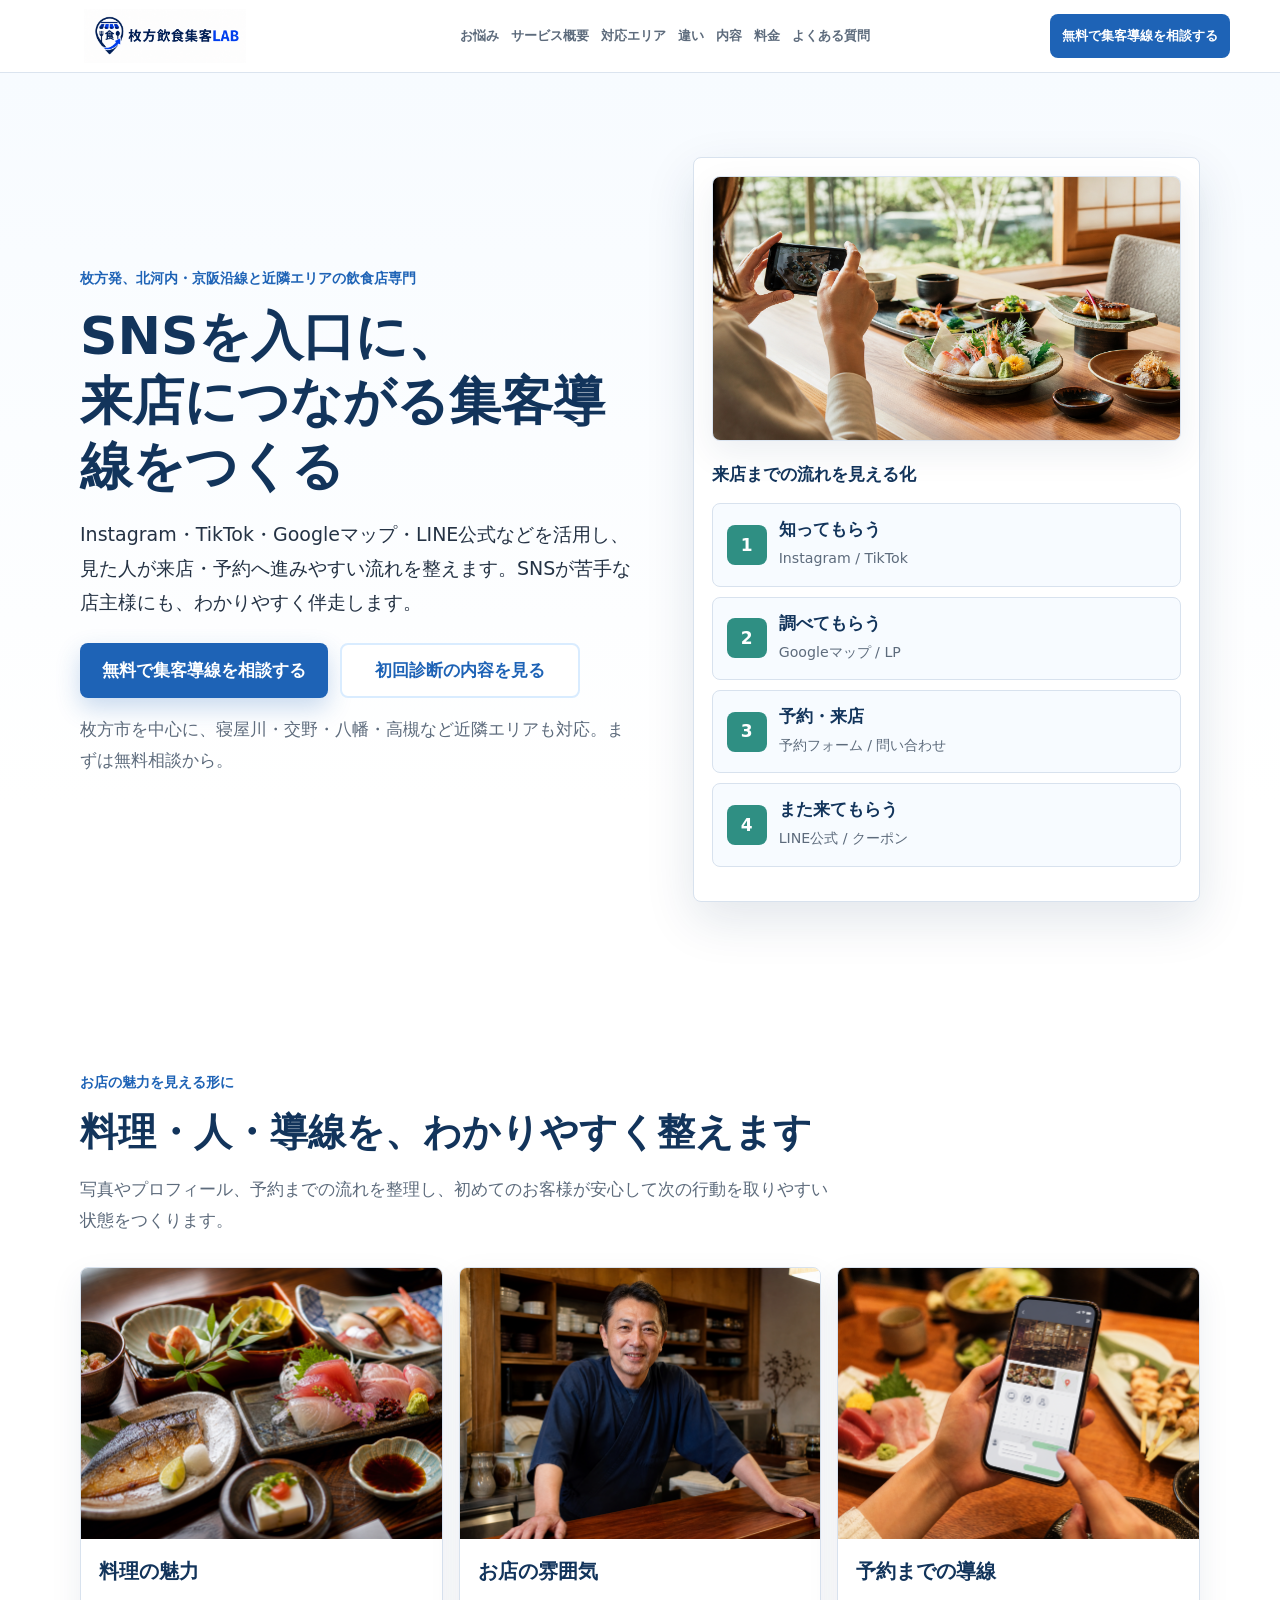
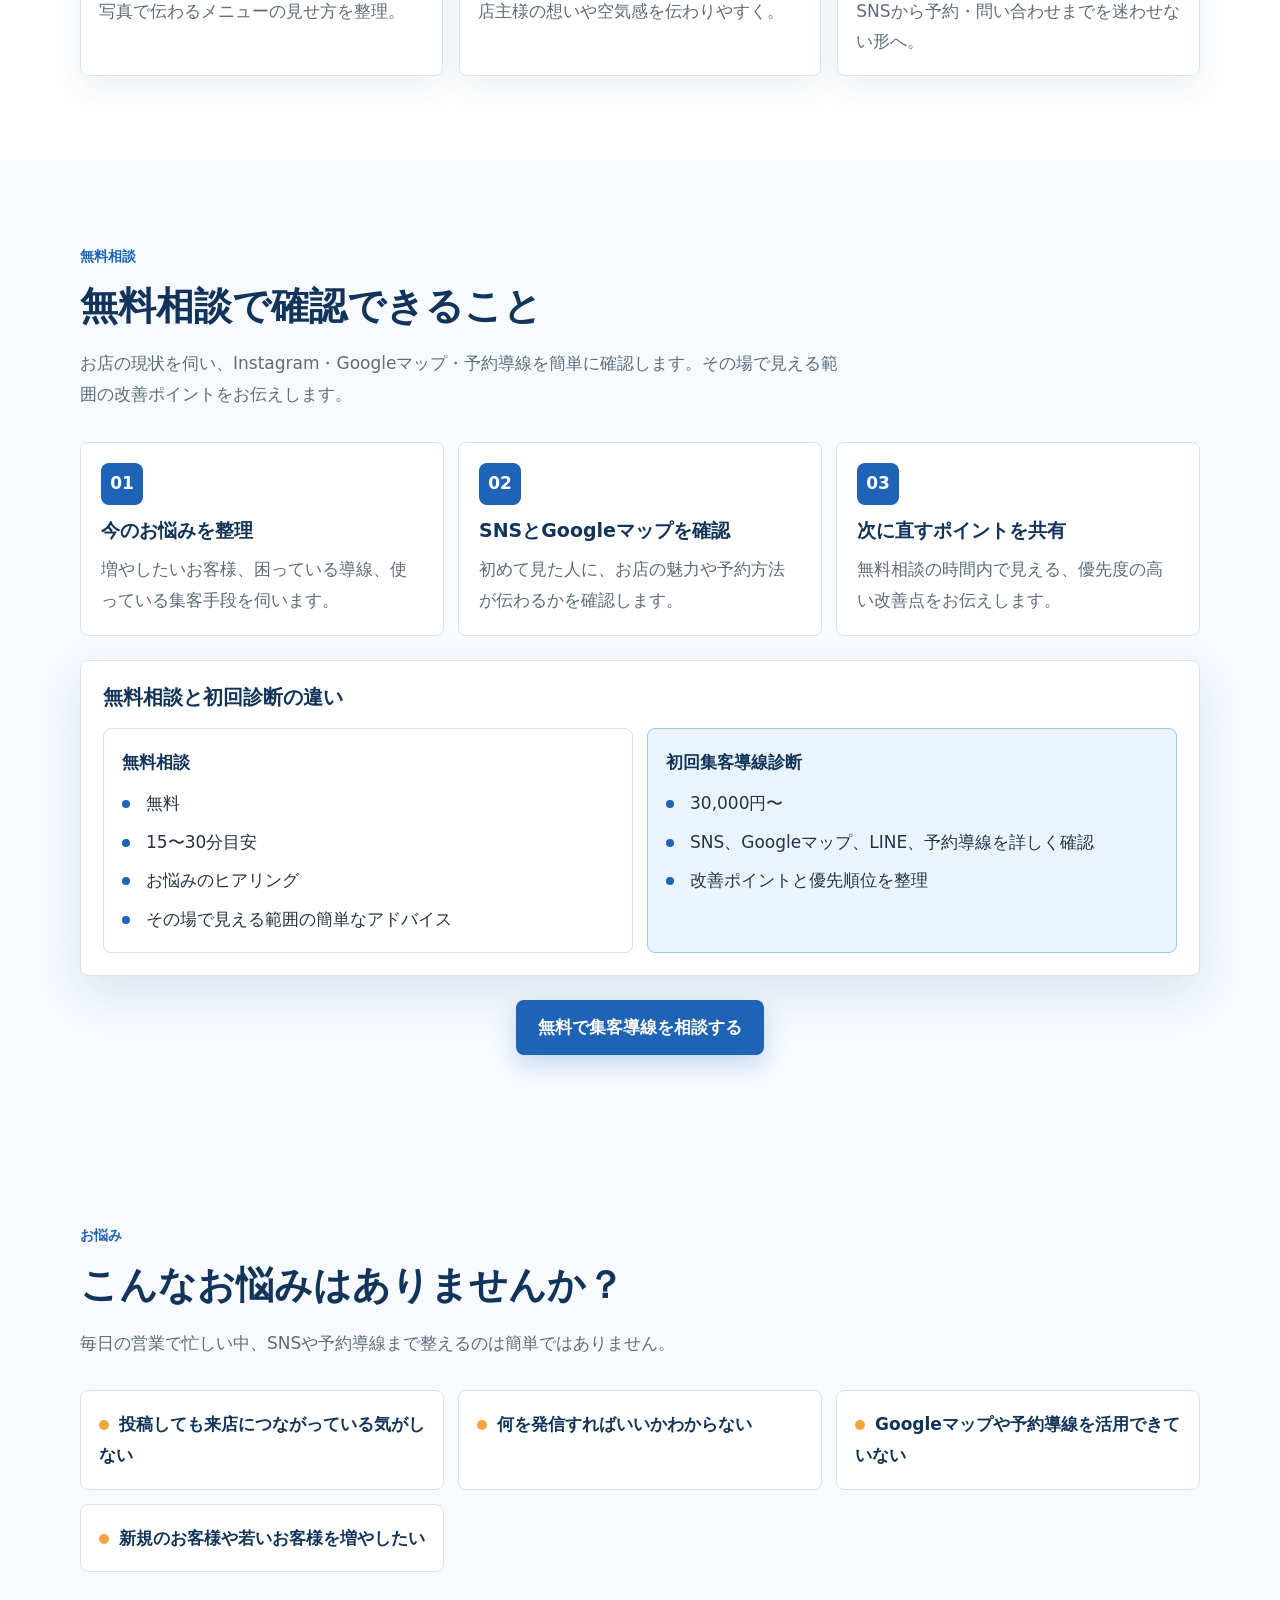
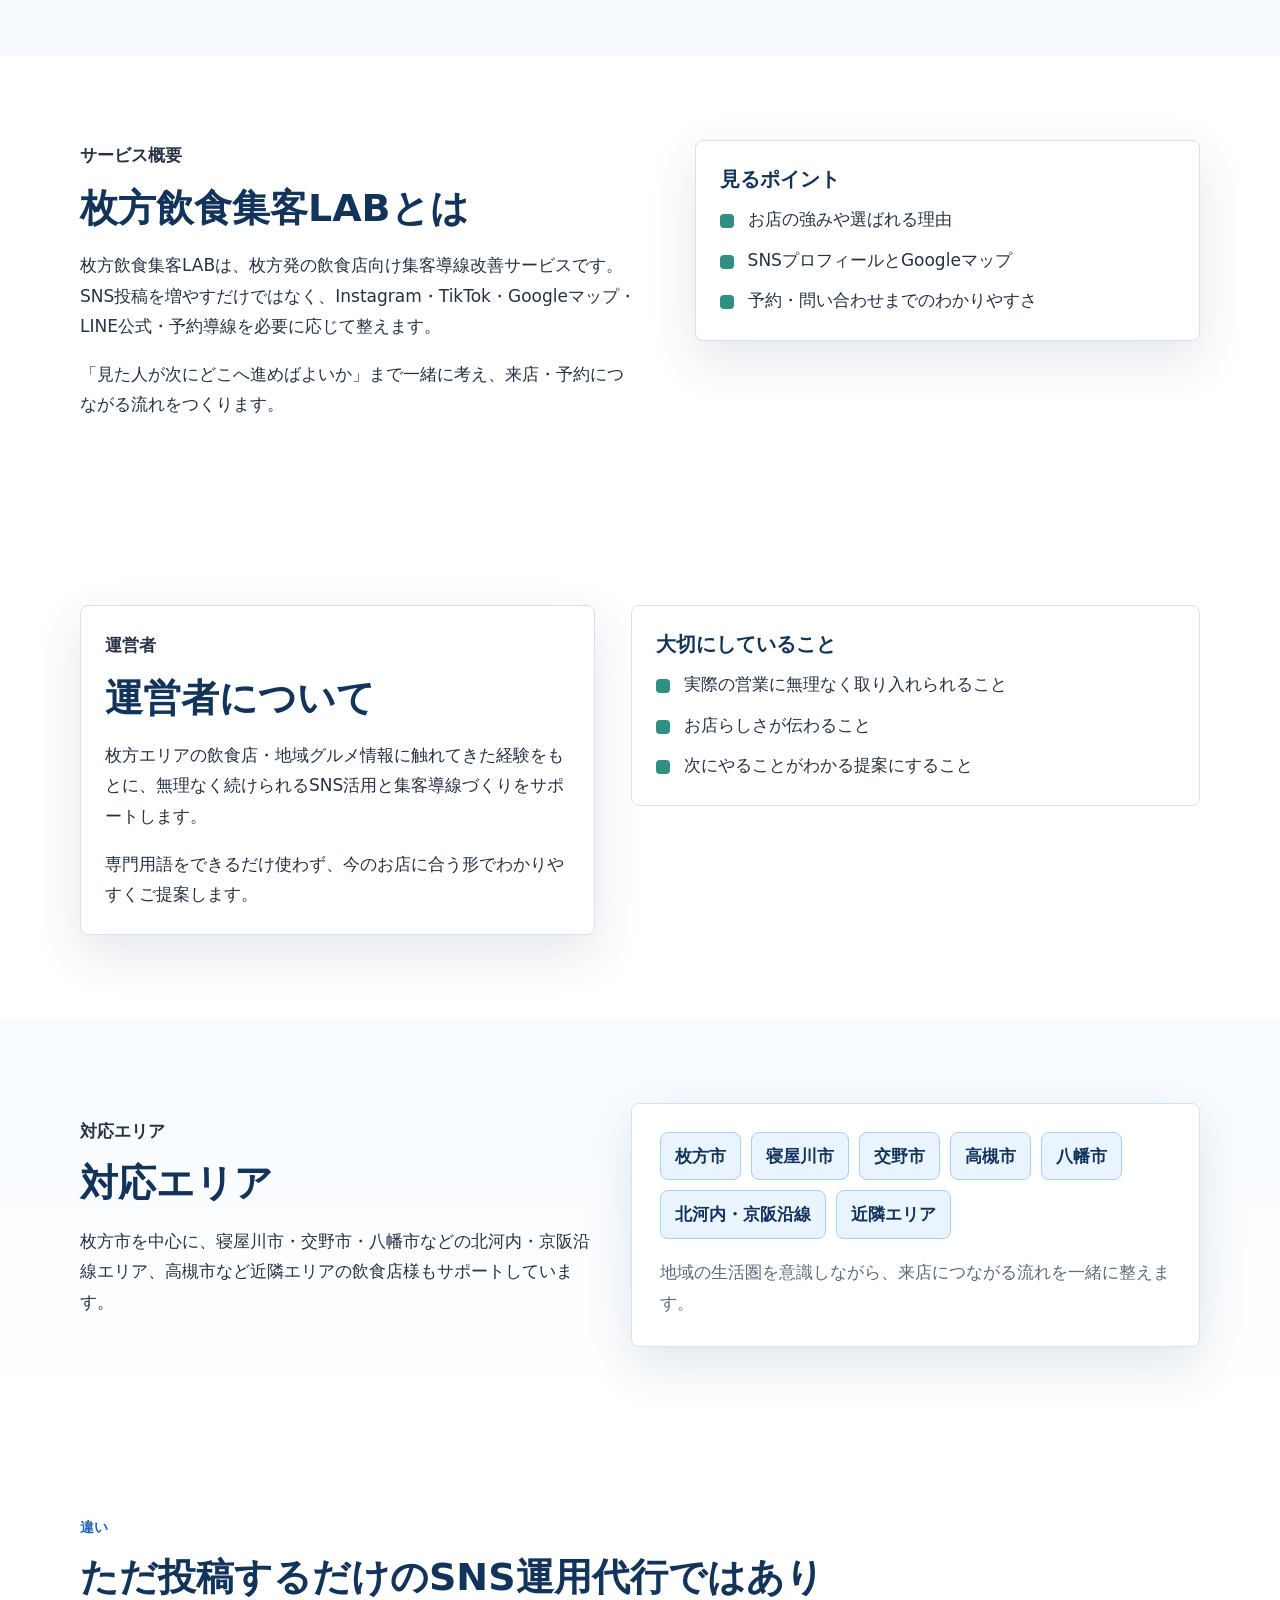
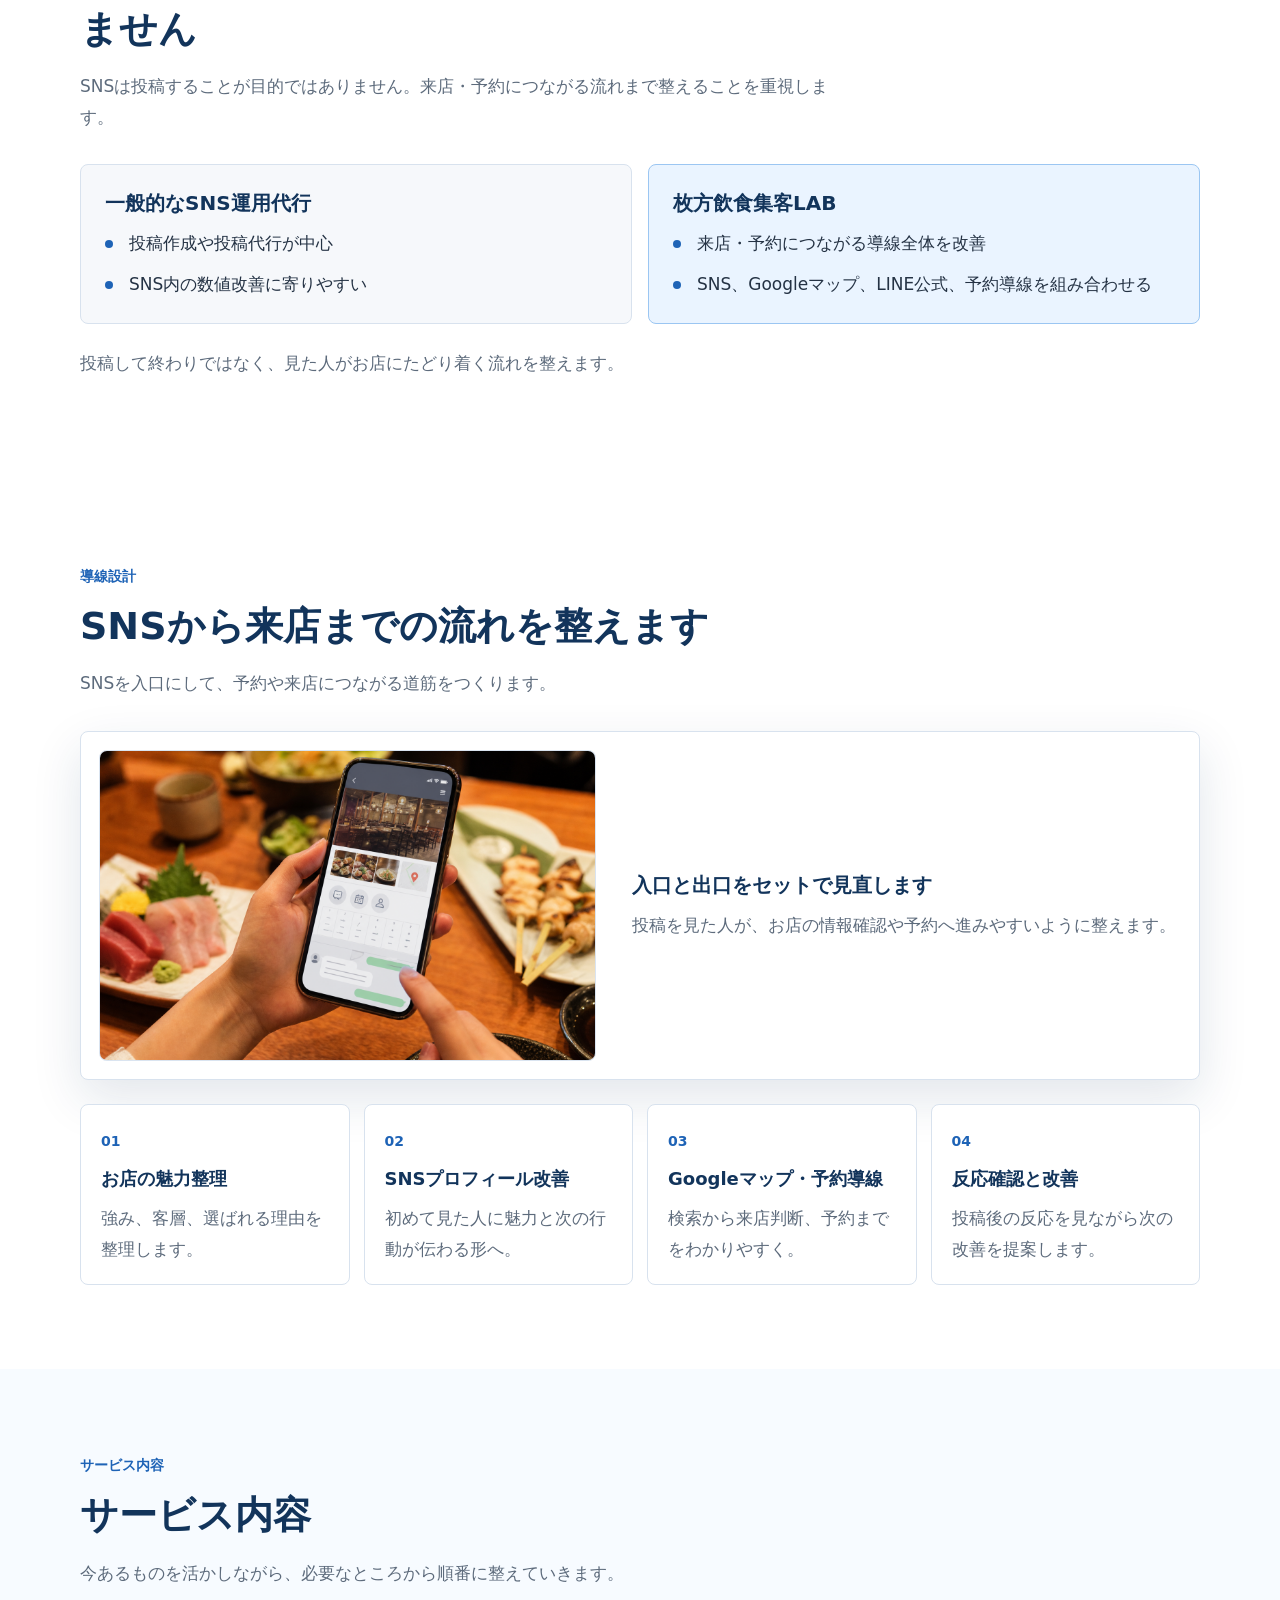
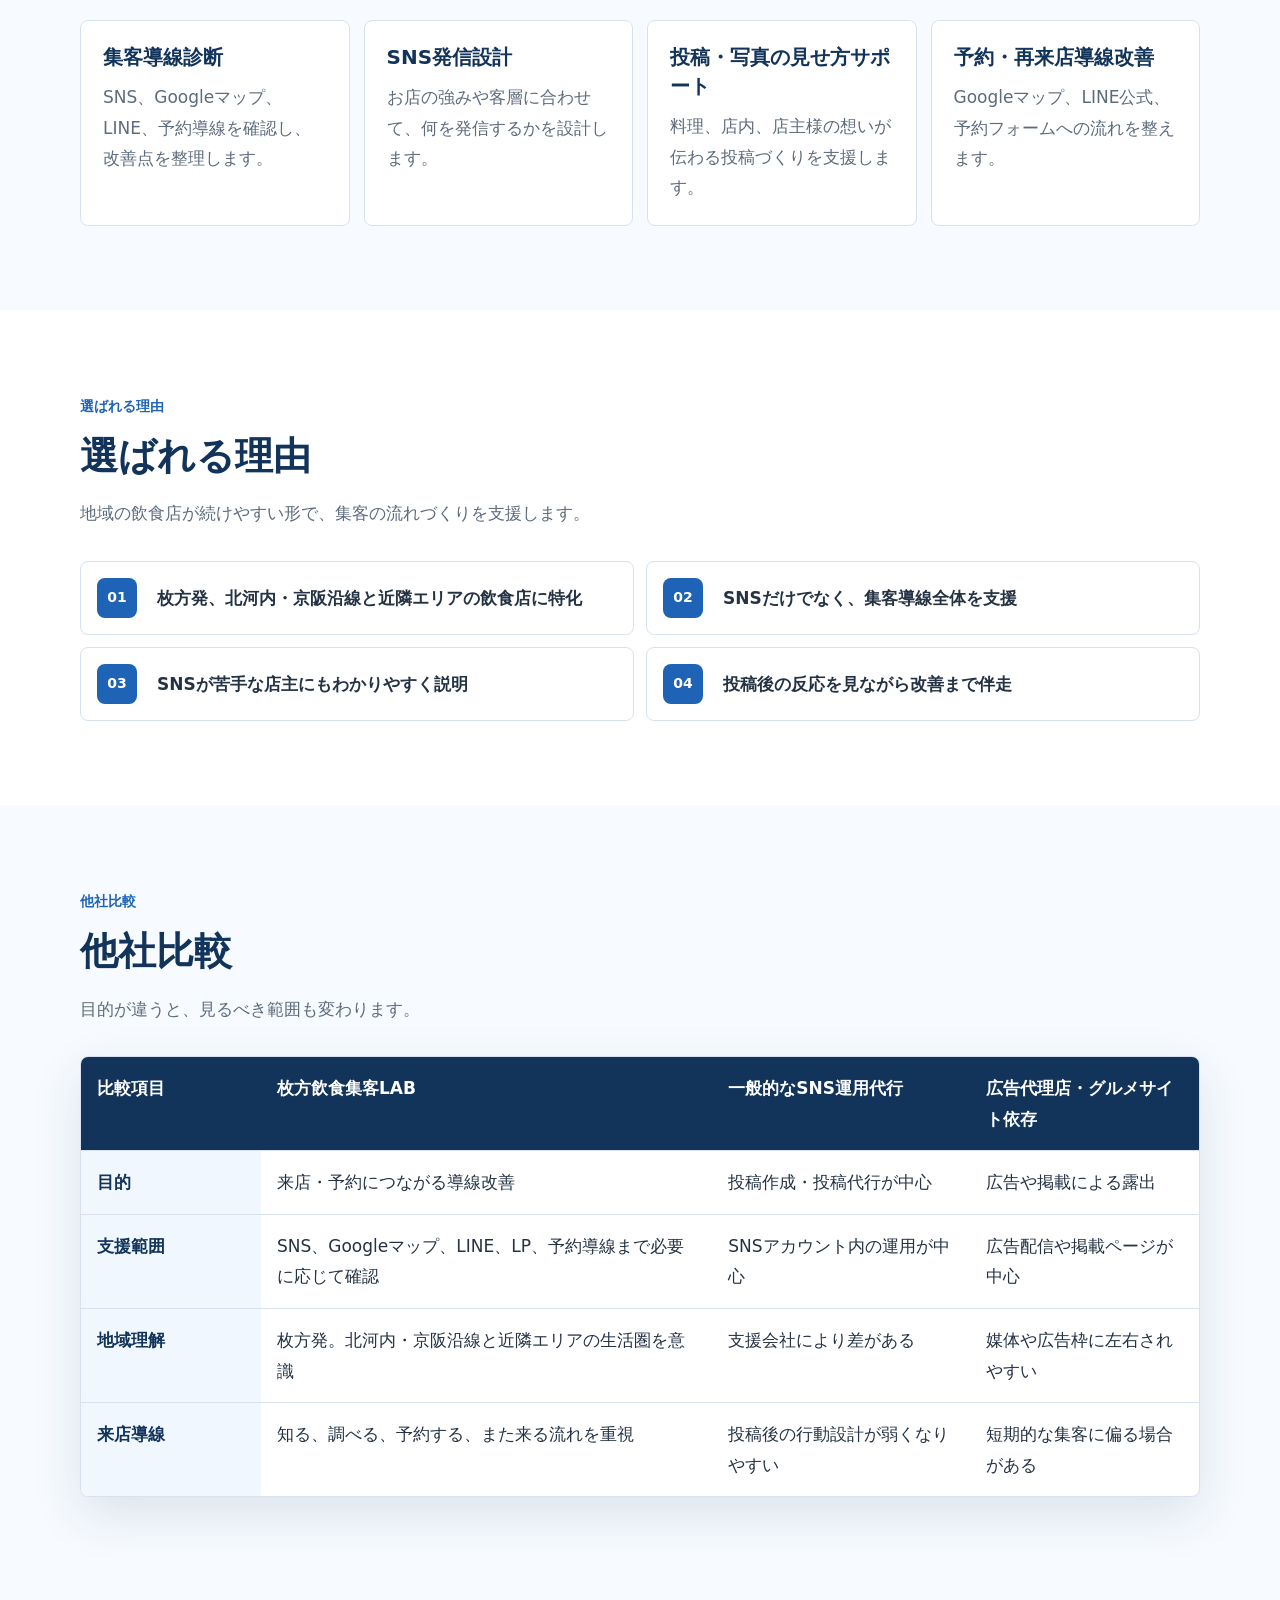
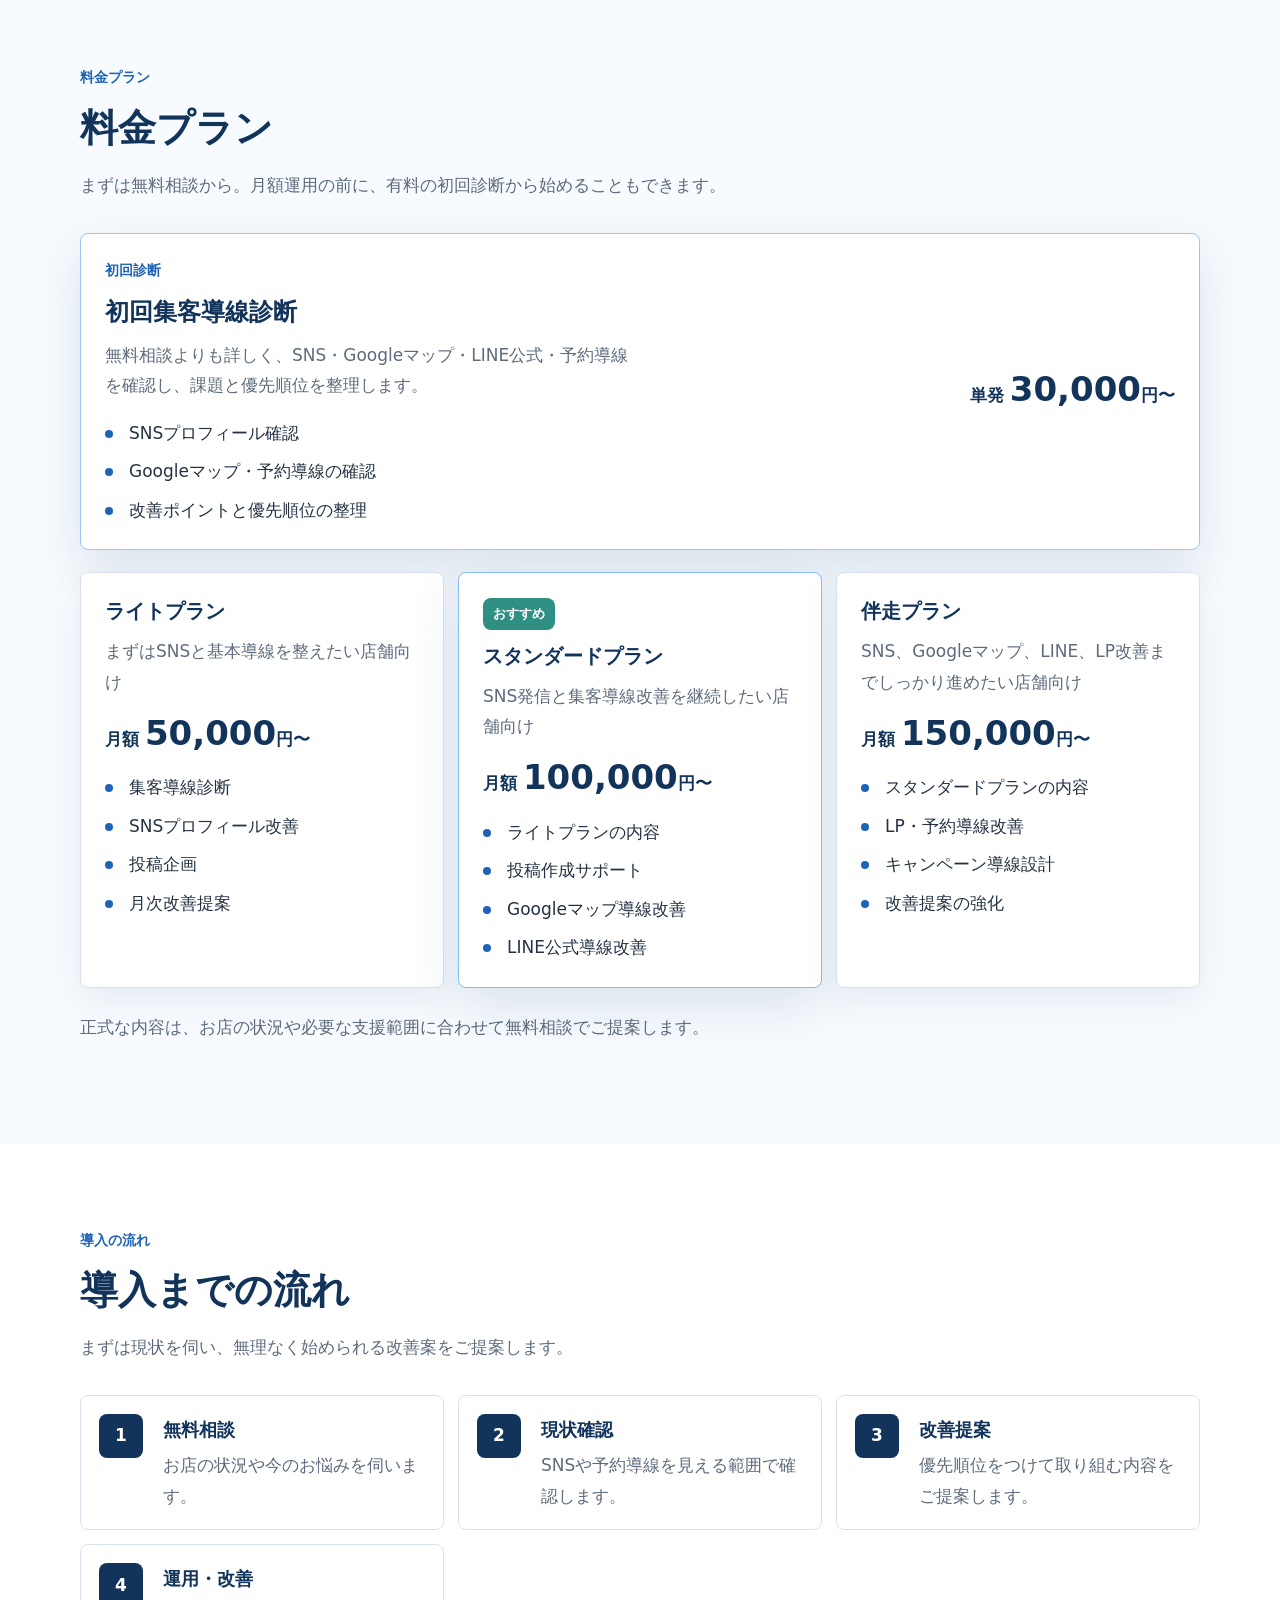
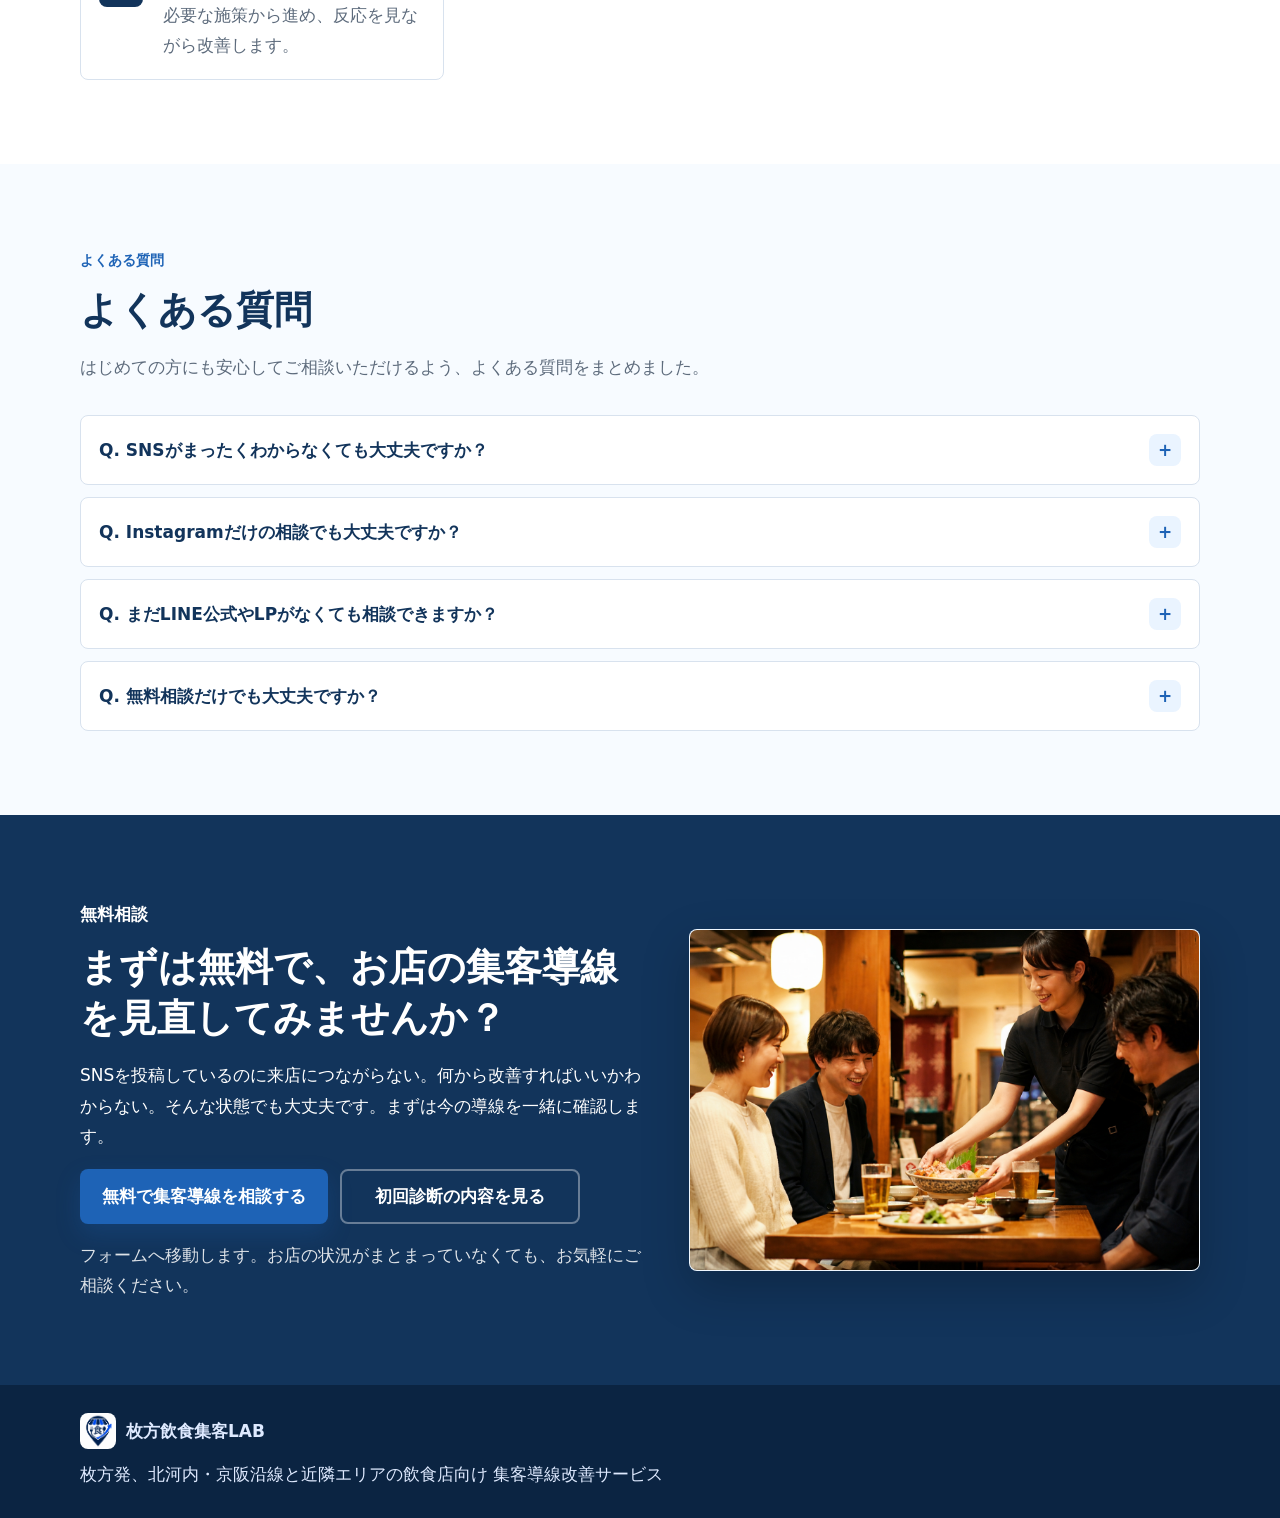
==== commit 43d659f1: "Add files via upload" ====
--- a/index.html
+++ b/index.html
@@ -49,13 +49,13 @@
           <p class="eyebrow">枚方発、北河内・京阪沿線と近隣エリアの飲食店専門</p>
           <h1>SNSを入口に、<br>来店につながる集客導線をつくる</h1>
           <p class="hero-lead">
-            Instagram・TikTok・Googleマップ・LINE公式などを活用し、お店を知ってもらうところから、来店・予約・リピートまでの流れを整えます。SNSが苦手な店主様にも、わかりやすく伴走します。
+            Instagram・TikTok・Googleマップ・LINE公式などを活用し、見た人が来店・予約へ進みやすい流れを整えます。SNSが苦手な店主様にも、わかりやすく伴走します。
           </p>
           <div class="cta-row">
             <a class="button button-primary" href="https://docs.google.com/forms/d/e/1FAIpQLSeF6iDq8pUbsbjHx9hHU5rHtEu4IAuaCSqkZSKJsNvo9KnTTw/viewform" data-cta>無料で集客導線を相談する</a>
             <a class="button button-secondary" href="#plans">初回診断の内容を見る</a>
           </div>
-          <p class="hero-note">枚方市を中心に、寝屋川市・交野市・八幡市などの北河内・京阪沿線エリア、高槻市など近隣エリアも対応。まずは無料相談から。</p>
+          <p class="hero-note">枚方市を中心に、寝屋川・交野・八幡・高槻など近隣エリアも対応。まずは無料相談から。</p>
         </div>
 
         <div class="hero-panel" aria-label="SNSから来店までの流れ">
@@ -89,38 +89,60 @@
       </div>
     </section>
 
+    <section class="section front-photo-section">
+      <div class="container">
+        <div class="section-heading compact-heading">
+          <p class="eyebrow">お店の魅力を見える形に</p>
+          <h2>料理・人・導線を、わかりやすく整えます</h2>
+          <p>写真やプロフィール、予約までの流れを整理し、初めてのお客様が安心して次の行動を取りやすい状態をつくります。</p>
+        </div>
+        <div class="front-photo-grid">
+          <article class="front-photo-card">
+            <img src="images/food-photo.jpg" width="900" height="700" alt="飲食店の料理とメニューを魅力的に見せる写真" loading="lazy" decoding="async">
+            <div>
+              <h3>料理の魅力</h3>
+              <p>写真で伝わるメニューの見せ方を整理。</p>
+            </div>
+          </article>
+          <article class="front-photo-card">
+            <img src="images/owner-photo.jpg" width="900" height="700" alt="店主やスタッフの接客と店内の雰囲気が伝わる写真" loading="lazy" decoding="async">
+            <div>
+              <h3>お店の雰囲気</h3>
+              <p>店主様の想いや空気感を伝わりやすく。</p>
+            </div>
+          </article>
+          <article class="front-photo-card">
+            <img src="images/tech-photo.jpg" width="900" height="700" alt="SNS、Googleマップ、LINE公式、予約導線をスマホで確認する様子" loading="lazy" decoding="async">
+            <div>
+              <h3>予約までの導線</h3>
+              <p>SNSから予約・問い合わせまでを迷わせない形へ。</p>
+            </div>
+          </article>
+        </div>
+      </div>
+    </section>
     <section id="diagnosis" class="section diagnosis-section">
       <div class="container">
         <div class="section-heading">
           <p class="eyebrow">無料相談</p>
           <h2>無料相談で確認できること</h2>
-          <p>無料相談では、お店の現状やSNSのお悩みを伺いながら、Instagram・Googleマップ・LINE公式・予約導線などを簡単に確認します。その場で見える範囲の改善ポイントをお伝えし、必要に応じて、より詳しく整理する初回集客導線診断をご提案します。</p>
+          <p>お店の現状を伺い、Instagram・Googleマップ・予約導線を簡単に確認します。その場で見える範囲の改善ポイントをお伝えします。</p>
         </div>
         <div class="diagnosis-grid">
           <article class="diagnosis-card">
             <span>01</span>
-            <h3>現在のお悩みのヒアリング</h3>
-            <p>今困っていること、増やしたいお客様、使っている集客手段を伺います。</p>
+            <h3>今のお悩みを整理</h3>
+            <p>増やしたいお客様、困っている導線、使っている集客手段を伺います。</p>
           </article>
           <article class="diagnosis-card">
             <span>02</span>
-            <h3>Instagramプロフィールの簡単な確認</h3>
-            <p>お店の特徴や予約方法が、初めて見た人に伝わりやすいかを確認します。</p>
+            <h3>SNSとGoogleマップを確認</h3>
+            <p>初めて見た人に、お店の魅力や予約方法が伝わるかを確認します。</p>
           </article>
           <article class="diagnosis-card">
             <span>03</span>
-            <h3>Googleマップや予約導線の簡単な確認</h3>
-            <p>検索した人が来店判断や予約に進みやすい状態かを、見える範囲で確認します。</p>
-          </article>
-          <article class="diagnosis-card">
-            <span>04</span>
-            <h3>今すぐ見直せそうなポイントの共有</h3>
-            <p>無料相談の時間内で気づいた、すぐ整えやすいポイントをお伝えします。</p>
-          </article>
-          <article class="diagnosis-card diagnosis-card-wide">
-            <span>05</span>
-            <h3>必要な支援内容の整理</h3>
-            <p>無料相談で十分か、有料の初回診断や月額サポートが必要かを一緒に確認します。</p>
+            <h3>次に直すポイントを共有</h3>
+            <p>無料相談の時間内で見える、優先度の高い改善点をお伝えします。</p>
           </article>
         </div>
         <div class="consult-compare">
@@ -133,7 +155,6 @@
                 <li>15〜30分目安</li>
                 <li>お悩みのヒアリング</li>
                 <li>その場で見える範囲の簡単なアドバイス</li>
-                <li>まず相談したい方向け</li>
               </ul>
             </article>
             <article class="consult-card paid-card">
@@ -142,7 +163,6 @@
                 <li>30,000円〜</li>
                 <li>SNS、Googleマップ、LINE、予約導線を詳しく確認</li>
                 <li>改善ポイントと優先順位を整理</li>
-                <li>月額契約前に課題を明確にしたい方向け</li>
               </ul>
             </article>
           </div>
@@ -161,14 +181,10 @@
           <p>毎日の営業で忙しい中、SNSや予約導線まで整えるのは簡単ではありません。</p>
         </div>
         <div class="problem-grid">
-          <div class="problem-card">Instagramを始めたけど、何を投稿すればいいかわからない</div>
           <div class="problem-card">投稿しても来店につながっている気がしない</div>
-          <div class="problem-card">忙しくてSNSまで手が回らない</div>
-          <div class="problem-card">GoogleマップやLINE公式を活用できていない</div>
-          <div class="problem-card">グルメサイトや広告費に頼りすぎている</div>
+          <div class="problem-card">何を発信すればいいかわからない</div>
+          <div class="problem-card">Googleマップや予約導線を活用できていない</div>
           <div class="problem-card">新規のお客様や若いお客様を増やしたい</div>
-          <div class="problem-card">お店の魅力をうまく発信できていない</div>
-          <div class="problem-card">予約や問い合わせにつながる流れができていない</div>
         </div>
       </div>
     </section>
@@ -179,20 +195,17 @@
           <p class="eyebrow">サービス概要</p>
           <h2>枚方飲食集客LABとは</h2>
           <p>
-            枚方飲食集客LABは、枚方市を中心に、寝屋川市・交野市・八幡市などの北河内・京阪沿線エリア、高槻市など近隣エリアの飲食店に向けた集客導線改善サービスです。
-            SNS投稿を増やすだけではなく、お店の魅力を整理し、Instagram・TikTok・Googleマップ・LINE公式・LP・予約導線などを組み合わせて、認知から来店・予約・リピートまでの流れを整えます。
-          </p>
-          <p>
-            「何を投稿すればいいか」だけでなく、「見た人が次にどこへ進めばよいか」まで一緒に考えることで、日々の発信を来店につながる動きに変えていきます。
+            枚方飲食集客LABは、枚方発の飲食店向け集客導線改善サービスです。SNS投稿を増やすだけではなく、Instagram・TikTok・Googleマップ・LINE公式・予約導線を必要に応じて整えます。
+          </p>
+          <p>
+            「見た人が次にどこへ進めばよいか」まで一緒に考え、来店・予約につながる流れをつくります。
           </p>
         </div>
         <div class="about-card">
           <h3>見るポイント</h3>
           <ul class="check-list">
             <li>お店の強みや選ばれる理由</li>
-            <li>SNSプロフィールと投稿内容</li>
-            <li>Googleマップでの見え方</li>
-            <li>LINE公式や再来店への流れ</li>
+            <li>SNSプロフィールとGoogleマップ</li>
             <li>予約・問い合わせまでのわかりやすさ</li>
           </ul>
         </div>
@@ -205,18 +218,18 @@
           <p class="eyebrow">運営者</p>
           <h2>運営者について</h2>
           <p>
-            枚方エリアの飲食店・地域グルメ情報に触れてきた経験をもとに、地域の飲食店様が無理なく続けられるSNS活用と集客導線づくりをサポートします。
-          </p>
-          <p>
-            SNSが苦手な店主様にも、専門用語をできるだけ使わず、現状に合わせてわかりやすくご提案します。投稿数を増やすことだけではなく、来店や予約につながる流れを一緒に整えていくことを大切にしています。
+            枚方エリアの飲食店・地域グルメ情報に触れてきた経験をもとに、無理なく続けられるSNS活用と集客導線づくりをサポートします。
+          </p>
+          <p>
+            専門用語をできるだけ使わず、今のお店に合う形でわかりやすくご提案します。
           </p>
         </div>
         <div class="operator-note">
           <h3>大切にしていること</h3>
           <ul class="check-list">
             <li>実際の営業に無理なく取り入れられること</li>
-            <li>お店の魅力や店主様の考えを丁寧に整理すること</li>
-            <li>数字や専門用語だけでなく、次の行動がわかる提案にすること</li>
+            <li>お店らしさが伝わること</li>
+            <li>次にやることがわかる提案にすること</li>
           </ul>
         </div>
       </div>
@@ -228,7 +241,7 @@
           <p class="eyebrow">対応エリア</p>
           <h2>対応エリア</h2>
           <p>
-            枚方市を中心に、寝屋川市・交野市・八幡市などの北河内・京阪沿線エリア、高槻市など近隣エリアの飲食店様もサポートしています。近隣エリアの店舗様も、まずはお気軽にご相談ください。
+            枚方市を中心に、寝屋川市・交野市・八幡市などの北河内・京阪沿線エリア、高槻市など近隣エリアの飲食店様もサポートしています。
           </p>
         </div>
         <div class="area-card">
@@ -241,51 +254,7 @@
             <span>北河内・京阪沿線</span>
             <span>近隣エリア</span>
           </div>
-          <p>地域の生活圏や来店導線を意識しながら、無理なく続けられる集客の形を一緒に整えます。</p>
-        </div>
-      </div>
-    </section>
-
-    <section class="section appeal-section">
-      <div class="container">
-        <div class="section-heading">
-          <p class="eyebrow">魅力の見せ方</p>
-          <h2>飲食店の魅力を、来店につながる見せ方へ</h2>
-          <p>
-            料理写真、店内の雰囲気、店主の想い、季節メニュー、キャンペーン情報など、お店の魅力はたくさんあります。枚方飲食集客LABでは、それらをSNS・Googleマップ・LINE公式・LPなどに合わせて整理し、見た人が次の行動を取りやすい形に整えます。
-          </p>
-        </div>
-        <div class="image-card-grid">
-          <article class="image-card">
-            <figure class="image-card-media">
-              <img src="images/food-photo.jpg" width="900" height="700" alt="飲食店の料理とメニューを魅力的に見せる写真" loading="lazy" decoding="async">
-            </figure>
-            <div>
-              <h3>料理・メニューの魅力</h3>
-              <p>写真で伝えるべき料理、季節メニュー、注文されやすい見せ方を整理します。</p>
-            </div>
-          </article>
-          <article class="image-card">
-            <figure class="image-card-media">
-              <img src="images/owner-photo.jpg" width="900" height="700" alt="店主やスタッフの接客と店内の雰囲気が伝わる写真" loading="lazy" decoding="async">
-            </figure>
-            <div>
-              <h3>店主・お店の雰囲気</h3>
-              <p>初めてのお客様が安心して来店できるように、お店の空気感を伝えます。</p>
-            </div>
-          </article>
-          <article class="image-card">
-            <div class="image-card-visual flow-mini" aria-hidden="true">
-              <span>SNS</span>
-              <span>Googleマップ</span>
-              <span>LINE公式</span>
-              <span>予約・問い合わせ</span>
-            </div>
-            <div>
-              <h3>来店につながる導線設計</h3>
-              <p>見た人が予約、問い合わせ、再来店へ進みやすい入口と出口を整えます。</p>
-            </div>
-          </article>
+          <p>地域の生活圏を意識しながら、来店につながる流れを一緒に整えます。</p>
         </div>
       </div>
     </section>
@@ -296,7 +265,7 @@
           <p class="eyebrow">違い</p>
           <h2>ただ投稿するだけのSNS運用代行ではありません</h2>
           <p>
-            SNSは投稿することが目的ではありません。大切なのは、お店の魅力を知ってもらい、来店・予約・リピートにつなげることです。
+            SNSは投稿することが目的ではありません。来店・予約につながる流れまで整えることを重視します。
           </p>
         </div>
         <div class="difference-grid">
@@ -304,21 +273,19 @@
             <h3>一般的なSNS運用代行</h3>
             <ul>
               <li>投稿作成や投稿代行が中心</li>
-              <li>SNS内の数値改善が中心になりやすい</li>
-              <li>予約や再来店までの流れは別管理になりやすい</li>
+              <li>SNS内の数値改善に寄りやすい</li>
             </ul>
           </div>
           <div class="plain-card highlight-card">
             <h3>枚方飲食集客LAB</h3>
             <ul>
               <li>来店・予約につながる導線全体を改善</li>
-              <li>投稿して終わりではなく、反応を見て改善</li>
-              <li>SNS、Googleマップ、LINE公式、LP、予約導線を必要に応じて組み合わせる</li>
+              <li>SNS、Googleマップ、LINE公式、予約導線を組み合わせる</li>
             </ul>
           </div>
         </div>
         <p class="support-text">
-          InstagramやTikTokの発信だけでなく、Googleマップ、LINE公式、LP、予約フォーム、問い合わせ導線まで含めて、お客様がお店にたどり着く流れを整えます。
+          投稿して終わりではなく、見た人がお店にたどり着く流れを整えます。
         </p>
       </div>
     </section>
@@ -329,7 +296,7 @@
           <p class="eyebrow">導線設計</p>
           <h2>SNSから来店までの流れを整えます</h2>
           <p>
-            SNSを頑張ることだけが目的ではありません。SNSを入口にして、予約や来店につながる道筋をつくります。
+            SNSを入口にして、予約や来店につながる道筋をつくります。
           </p>
         </div>
         <div class="route-visual">
@@ -338,19 +305,14 @@
           </figure>
           <div class="route-visual-copy">
             <h3>入口と出口をセットで見直します</h3>
-            <p>投稿を見た人が、お店の情報を調べ、予約や問い合わせに進み、再来店につながるように、各ツールの役割を整理します。</p>
-          </div>
-        </div>
-        <div class="route-grid">
-          <div class="route-card"><span>01</span><strong>お店の魅力整理</strong><p>強み、客層、地域で選ばれる理由を言葉にします。</p></div>
-          <div class="route-card"><span>02</span><strong>SNSプロフィール改善</strong><p>初めて見た人に、お店の魅力と次の行動が伝わる形へ整えます。</p></div>
-          <div class="route-card"><span>03</span><strong>Instagram投稿企画</strong><p>料理、店内、店主の想い、季節企画などを来店目線で設計します。</p></div>
-          <div class="route-card"><span>04</span><strong>TikTokショート動画企画</strong><p>若いお客様や新規客に知ってもらうきっかけを作ります。</p></div>
-          <div class="route-card"><span>05</span><strong>Googleマップ導線の見直し</strong><p>検索から来店判断につながる情報を整えます。</p></div>
-          <div class="route-card"><span>06</span><strong>LINE公式への誘導設計</strong><p>一度来たお客様に、また来てもらう流れを作ります。</p></div>
-          <div class="route-card"><span>07</span><strong>LPや予約フォームへの導線改善</strong><p>興味を持った人が迷わず予約・問い合わせできる状態にします。</p></div>
-          <div class="route-card"><span>08</span><strong>キャンペーンやクーポン導線</strong><p>期間限定企画を、認知から利用までつなげます。</p></div>
-          <div class="route-card"><span>09</span><strong>投稿後の反応確認</strong><p>反応を見ながら、次に改善するポイントを提案します。</p></div>
+            <p>投稿を見た人が、お店の情報確認や予約へ進みやすいように整えます。</p>
+          </div>
+        </div>
+        <div class="route-grid route-grid-compact">
+          <div class="route-card"><span>01</span><strong>お店の魅力整理</strong><p>強み、客層、選ばれる理由を整理します。</p></div>
+          <div class="route-card"><span>02</span><strong>SNSプロフィール改善</strong><p>初めて見た人に魅力と次の行動が伝わる形へ。</p></div>
+          <div class="route-card"><span>03</span><strong>Googleマップ・予約導線</strong><p>検索から来店判断、予約までをわかりやすく。</p></div>
+          <div class="route-card"><span>04</span><strong>反応確認と改善</strong><p>投稿後の反応を見ながら次の改善を提案します。</p></div>
         </div>
       </div>
     </section>
@@ -362,30 +324,22 @@
           <h2>サービス内容</h2>
           <p>今あるものを活かしながら、必要なところから順番に整えていきます。</p>
         </div>
-        <div class="service-grid">
+        <div class="service-grid service-grid-compact">
           <article class="service-card">
             <h3>集客導線診断</h3>
-            <p>現在のSNS、Googleマップ、LINE、予約導線を確認し、改善ポイントを整理します。</p>
+            <p>SNS、Googleマップ、LINE、予約導線を確認し、改善点を整理します。</p>
           </article>
           <article class="service-card">
             <h3>SNS発信設計</h3>
-            <p>お店の強み、客層、地域性に合わせて、何を発信すべきか設計します。</p>
+            <p>お店の強みや客層に合わせて、何を発信するかを設計します。</p>
           </article>
           <article class="service-card">
-            <h3>投稿企画・投稿作成サポート</h3>
-            <p>InstagramやTikTokの投稿内容、文章、見せ方をサポートします。</p>
+            <h3>投稿・写真の見せ方サポート</h3>
+            <p>料理、店内、店主様の想いが伝わる投稿づくりを支援します。</p>
           </article>
           <article class="service-card">
-            <h3>Googleマップ・LINE導線改善</h3>
-            <p>検索・来店・リピートにつながる導線を整備します。</p>
-          </article>
-          <article class="service-card">
-            <h3>LP・問い合わせ導線改善</h3>
-            <p>興味を持ったお客様が予約や問い合わせに進みやすい流れを作ります。</p>
-          </article>
-          <article class="service-card">
-            <h3>月次改善提案</h3>
-            <p>反応を見ながら、次に何を改善すべきかをわかりやすく提案します。</p>
+            <h3>予約・再来店導線改善</h3>
+            <p>Googleマップ、LINE公式、予約フォームへの流れを整えます。</p>
           </article>
         </div>
       </div>
@@ -400,11 +354,9 @@
         </div>
         <div class="reason-list">
           <div><span>01</span>枚方発、北河内・京阪沿線と近隣エリアの飲食店に特化</div>
-          <div><span>02</span>単なるSNS投稿代行ではなく、集客導線全体を支援</div>
+          <div><span>02</span>SNSだけでなく、集客導線全体を支援</div>
           <div><span>03</span>SNSが苦手な店主にもわかりやすく説明</div>
-          <div><span>04</span>Googleマップ、LINE公式、LPなども含めて提案できる</div>
-          <div><span>05</span>投稿して終わりではなく、改善まで伴走</div>
-          <div><span>06</span>小規模店舗でも始めやすい</div>
+          <div><span>04</span>投稿後の反応を見ながら改善まで伴走</div>
         </div>
       </div>
     </section>
@@ -440,31 +392,13 @@
                 <td>広告配信や掲載ページが中心</td>
               </tr>
               <tr>
-                <th>対象</th>
-                <td>枚方発、北河内・京阪沿線と近隣エリアの飲食店</td>
-                <td>幅広い業種</td>
-                <td>幅広い店舗や企業</td>
-              </tr>
-              <tr>
                 <th>地域理解</th>
-                <td>枚方市、寝屋川市、交野市、八幡市など北河内・京阪沿線エリアと、高槻市など近隣エリアの生活圏を意識</td>
-                <td>地域性は支援会社により差がある</td>
+                <td>枚方発。北河内・京阪沿線と近隣エリアの生活圏を意識</td>
+                <td>支援会社により差がある</td>
                 <td>媒体や広告枠に左右されやすい</td>
               </tr>
               <tr>
-                <th>改善内容</th>
-                <td>反応を見ながら導線全体を改善</td>
-                <td>SNS内の数値改善が中心になりやすい</td>
-                <td>費用をかけた露出改善が中心</td>
-              </tr>
-              <tr>
-                <th>SNS初心者への説明</th>
-                <td>専門用語を減らし、わかりやすく伴走</td>
-                <td>担当者によって差がある</td>
-                <td>運用画面や広告用語が多くなりやすい</td>
-              </tr>
-              <tr>
-                <th>来店導線への意識</th>
+                <th>来店導線</th>
                 <td>知る、調べる、予約する、また来る流れを重視</td>
                 <td>投稿後の行動設計が弱くなりやすい</td>
                 <td>短期的な集客に偏る場合がある</td>
@@ -480,18 +414,16 @@
         <div class="section-heading">
           <p class="eyebrow">料金プラン</p>
           <h2>料金プラン</h2>
-          <p>まずは無料相談からでも大丈夫です。月額運用の前に、必要な改善点を詳しく整理する有料の初回診断から始めることもできます。</p>
+          <p>まずは無料相談から。月額運用の前に、有料の初回診断から始めることもできます。</p>
         </div>
         <article class="starter-plan">
           <div>
             <p class="eyebrow">初回診断</p>
             <h3>初回集客導線診断</h3>
-            <p>無料相談よりも詳しく、Instagram・Googleマップ・LINE公式・予約導線などを確認し、課題と改善ポイントを整理します。月額運用を始める前に、まず何を直すべきか知りたい店舗様におすすめです。</p>
+            <p>無料相談よりも詳しく、SNS・Googleマップ・LINE公式・予約導線を確認し、課題と優先順位を整理します。</p>
             <ul class="starter-list">
               <li>SNSプロフィール確認</li>
-              <li>Googleマップ情報の確認</li>
-              <li>LINE公式や再来店導線の確認</li>
-              <li>予約、問い合わせまでの流れの確認</li>
+              <li>Googleマップ・予約導線の確認</li>
               <li>改善ポイントと優先順位の整理</li>
             </ul>
           </div>
@@ -534,28 +466,6 @@
           </article>
         </div>
 
-        <div class="table-wrap plan-table-wrap" role="region" aria-label="料金プラン比較表" tabindex="0">
-          <table class="plan-table">
-            <thead>
-              <tr>
-                <th>項目</th>
-                <th>ライト</th>
-                <th>スタンダード</th>
-                <th>伴走</th>
-              </tr>
-            </thead>
-            <tbody>
-              <tr><th>集客導線診断</th><td>対応</td><td>対応</td><td>対応</td></tr>
-              <tr><th>SNSプロフィール改善</th><td>対応</td><td>対応</td><td>対応</td></tr>
-              <tr><th>投稿企画</th><td>対応</td><td>対応</td><td>対応</td></tr>
-              <tr><th>投稿作成サポート</th><td>一部</td><td>対応</td><td>対応</td></tr>
-              <tr><th>Googleマップ導線改善</th><td>一部</td><td>対応</td><td>対応</td></tr>
-              <tr><th>LINE公式導線改善</th><td>-</td><td>対応</td><td>対応</td></tr>
-              <tr><th>LP・予約導線改善</th><td>-</td><td>一部</td><td>対応</td></tr>
-              <tr><th>月次改善提案</th><td>対応</td><td>対応</td><td>対応</td></tr>
-            </tbody>
-          </table>
-        </div>
         <p class="plan-note">
           正式な内容は、お店の状況や必要な支援範囲に合わせて無料相談でご提案します。
         </p>
@@ -569,13 +479,11 @@
           <h2>導入までの流れ</h2>
           <p>まずは現状を伺い、無理なく始められる改善案をご提案します。</p>
         </div>
-        <ol class="flow-list">
-          <li><span>1</span><strong>無料相談</strong><p>お店の状況や今のお悩みを伺い、見える範囲で簡単に確認します。</p></li>
-          <li><span>2</span><strong>必要な支援の整理</strong><p>無料相談で十分か、初回診断や月額サポートが必要かを確認します。</p></li>
-          <li><span>3</span><strong>初回診断・改善整理</strong><p>必要に応じて、SNS、予約、問い合わせ、再来店の流れを詳しく確認します。</p></li>
-          <li><span>4</span><strong>改善提案</strong><p>優先順位をつけて、取り組む内容をご提案します。</p></li>
-          <li><span>5</span><strong>運用・改善開始</strong><p>必要な施策から順番に進めます。</p></li>
-          <li><span>6</span><strong>月次振り返りと改善提案</strong><p>反応を見ながら、次の改善につなげます。</p></li>
+        <ol class="flow-list flow-list-compact">
+          <li><span>1</span><strong>無料相談</strong><p>お店の状況や今のお悩みを伺います。</p></li>
+          <li><span>2</span><strong>現状確認</strong><p>SNSや予約導線を見える範囲で確認します。</p></li>
+          <li><span>3</span><strong>改善提案</strong><p>優先順位をつけて取り組む内容をご提案します。</p></li>
+          <li><span>4</span><strong>運用・改善</strong><p>必要な施策から進め、反応を見ながら改善します。</p></li>
         </ol>
       </div>
     </section>
@@ -608,15 +516,6 @@
           </div>
           <div class="faq-item">
             <button class="faq-question" type="button" aria-expanded="false">
-              <span>Q. 投稿代行だけお願いできますか？</span>
-              <span class="faq-icon">+</span>
-            </button>
-            <div class="faq-answer">
-              <p>A. 可能です。ただし、枚方飲食集客LABでは投稿すること自体を目的にせず、来店や予約につながる導線づくりを重視しています。</p>
-            </div>
-          </div>
-          <div class="faq-item">
-            <button class="faq-question" type="button" aria-expanded="false">
               <span>Q. まだLINE公式やLPがなくても相談できますか？</span>
               <span class="faq-icon">+</span>
             </button>
@@ -630,7 +529,7 @@
               <span class="faq-icon">+</span>
             </button>
             <div class="faq-answer">
-              <p>A. はい。無料相談では、お店の現状を伺い、その場で見える範囲の簡単な確認を行います。詳しい整理が必要な場合のみ、初回集客導線診断をご提案します。</p>
+              <p>A. はい。現状を伺い、見える範囲で改善できそうなポイントをお伝えします。</p>
             </div>
           </div>
         </div>
@@ -643,8 +542,7 @@
           <p class="eyebrow">無料相談</p>
           <h2>まずは無料で、お店の集客導線を見直してみませんか？</h2>
           <p>
-            SNSを投稿しているのに来店につながらない。何から改善すればいいかわからない。
-            そんな状態でも大丈夫です。現在のSNSや導線を確認し、お店に合った改善ポイントをご提案します。
+            SNSを投稿しているのに来店につながらない。何から改善すればいいかわからない。そんな状態でも大丈夫です。まずは今の導線を一緒に確認します。
           </p>
           <div class="cta-row">
             <a class="button button-primary" href="https://docs.google.com/forms/d/e/1FAIpQLSeF6iDq8pUbsbjHx9hHU5rHtEu4IAuaCSqkZSKJsNvo9KnTTw/viewform" data-cta>無料で集客導線を相談する</a>
--- a/style.css
+++ b/style.css
@@ -74,7 +74,7 @@
 }
 
 .section {
-  padding: 72px 0;
+  padding: 64px 0;
 }
 
 .site-header {
@@ -280,6 +280,43 @@
   border-radius: var(--radius);
   background: var(--color-white);
   box-shadow: var(--shadow-soft);
+}
+.front-photo-section {
+  padding-top: 44px;
+  background: #ffffff;
+}
+
+.compact-heading {
+  max-width: 720px;
+  margin-bottom: 24px;
+}
+
+.front-photo-grid {
+  display: grid;
+  gap: 16px;
+}
+
+.front-photo-card {
+  overflow: hidden;
+  border: 1px solid var(--color-line);
+  border-radius: var(--radius);
+  background: var(--color-white);
+  box-shadow: 0 12px 32px rgba(18, 52, 91, 0.08);
+}
+
+.front-photo-card img {
+  width: 100%;
+  aspect-ratio: 4 / 3;
+  object-fit: cover;
+}
+
+.front-photo-card div {
+  padding: 18px;
+}
+
+.front-photo-card p {
+  margin-bottom: 0;
+  color: var(--color-muted);
 }
 
 .media-frame,
@@ -852,7 +889,7 @@
 
 table {
   width: 100%;
-  min-width: 820px;
+  min-width: 720px;
   border-collapse: collapse;
 }
 
@@ -957,10 +994,6 @@
   background: var(--color-blue);
 }
 
-.plan-table-wrap {
-  margin-top: 18px;
-  box-shadow: none;
-}
 
 .plan-note {
   margin-top: 18px;
@@ -1155,6 +1188,10 @@
     grid-template-columns: repeat(2, minmax(0, 1fr));
   }
 
+  .front-photo-grid {
+    grid-template-columns: repeat(3, minmax(0, 1fr));
+  }
+
   .consult-compare-grid {
     grid-template-columns: repeat(2, minmax(0, 1fr));
   }
@@ -1166,7 +1203,7 @@
   }
 
   .section {
-    padding: 96px 0;
+    padding: 84px 0;
   }
 
   .nav-toggle {
@@ -1270,8 +1307,13 @@
     grid-template-columns: repeat(3, minmax(0, 1fr));
   }
 
+  .service-grid-compact,
+  .route-grid-compact {
+    grid-template-columns: repeat(4, minmax(0, 1fr));
+  }
+
   .diagnosis-grid {
-    grid-template-columns: repeat(5, minmax(0, 1fr));
+    grid-template-columns: repeat(3, minmax(0, 1fr));
   }
 
   .diagnosis-card-wide {
@@ -1290,6 +1332,7 @@
   .plan-grid {
     grid-template-columns: repeat(3, minmax(0, 1fr));
   }
+
 
   .reason-list {
     grid-template-columns: repeat(2, minmax(0, 1fr));
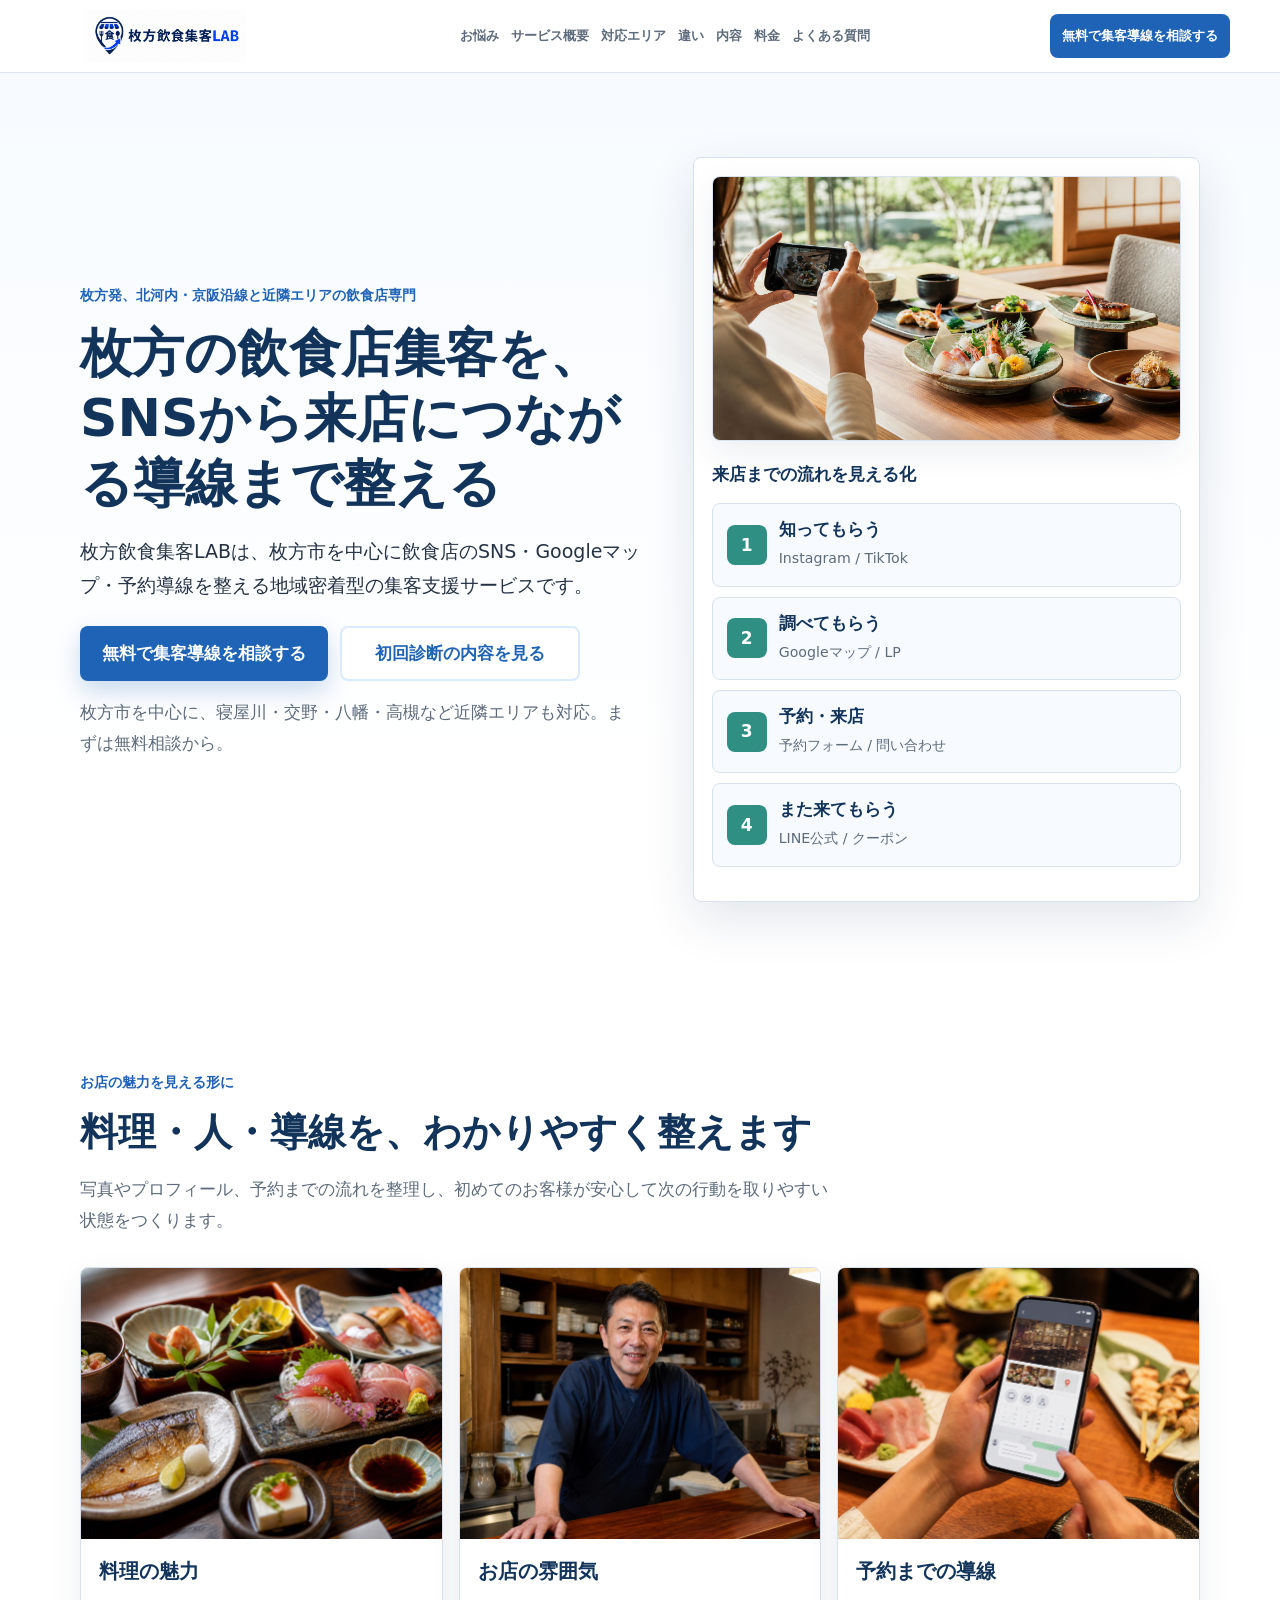
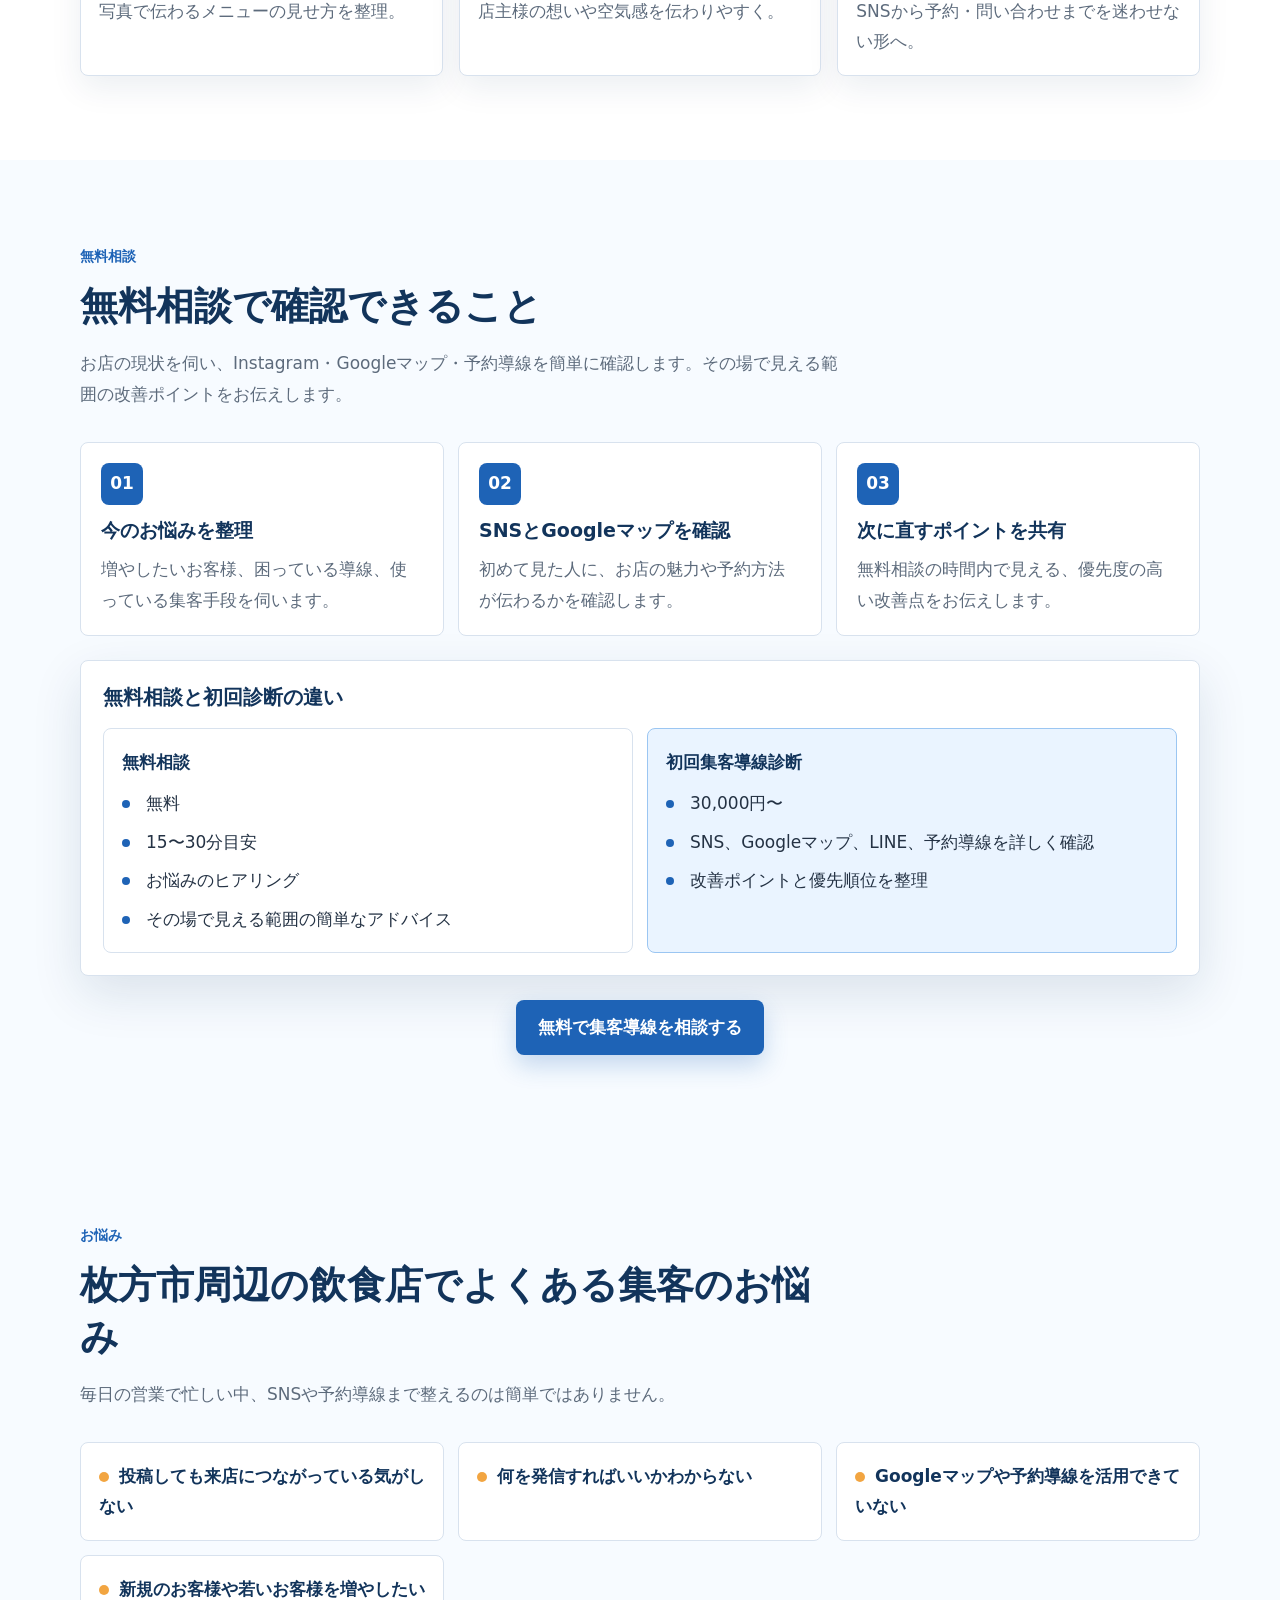
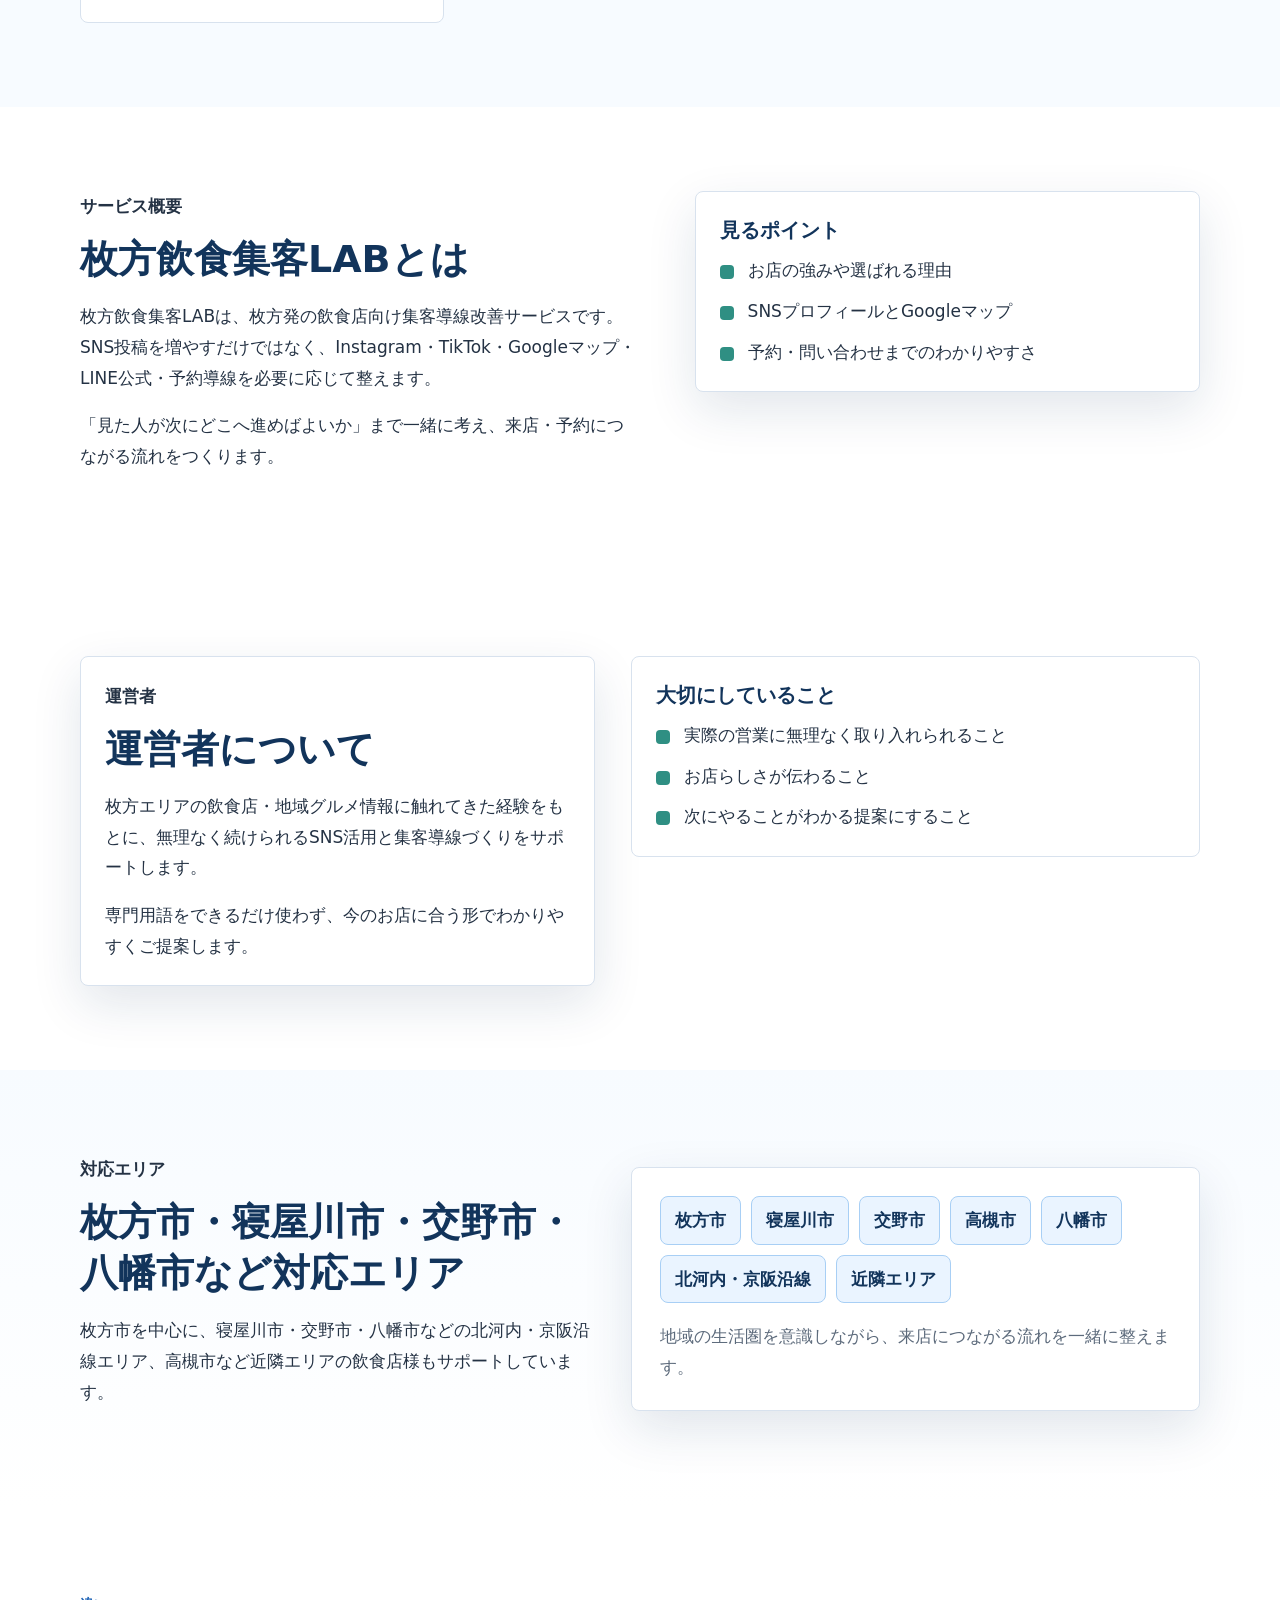
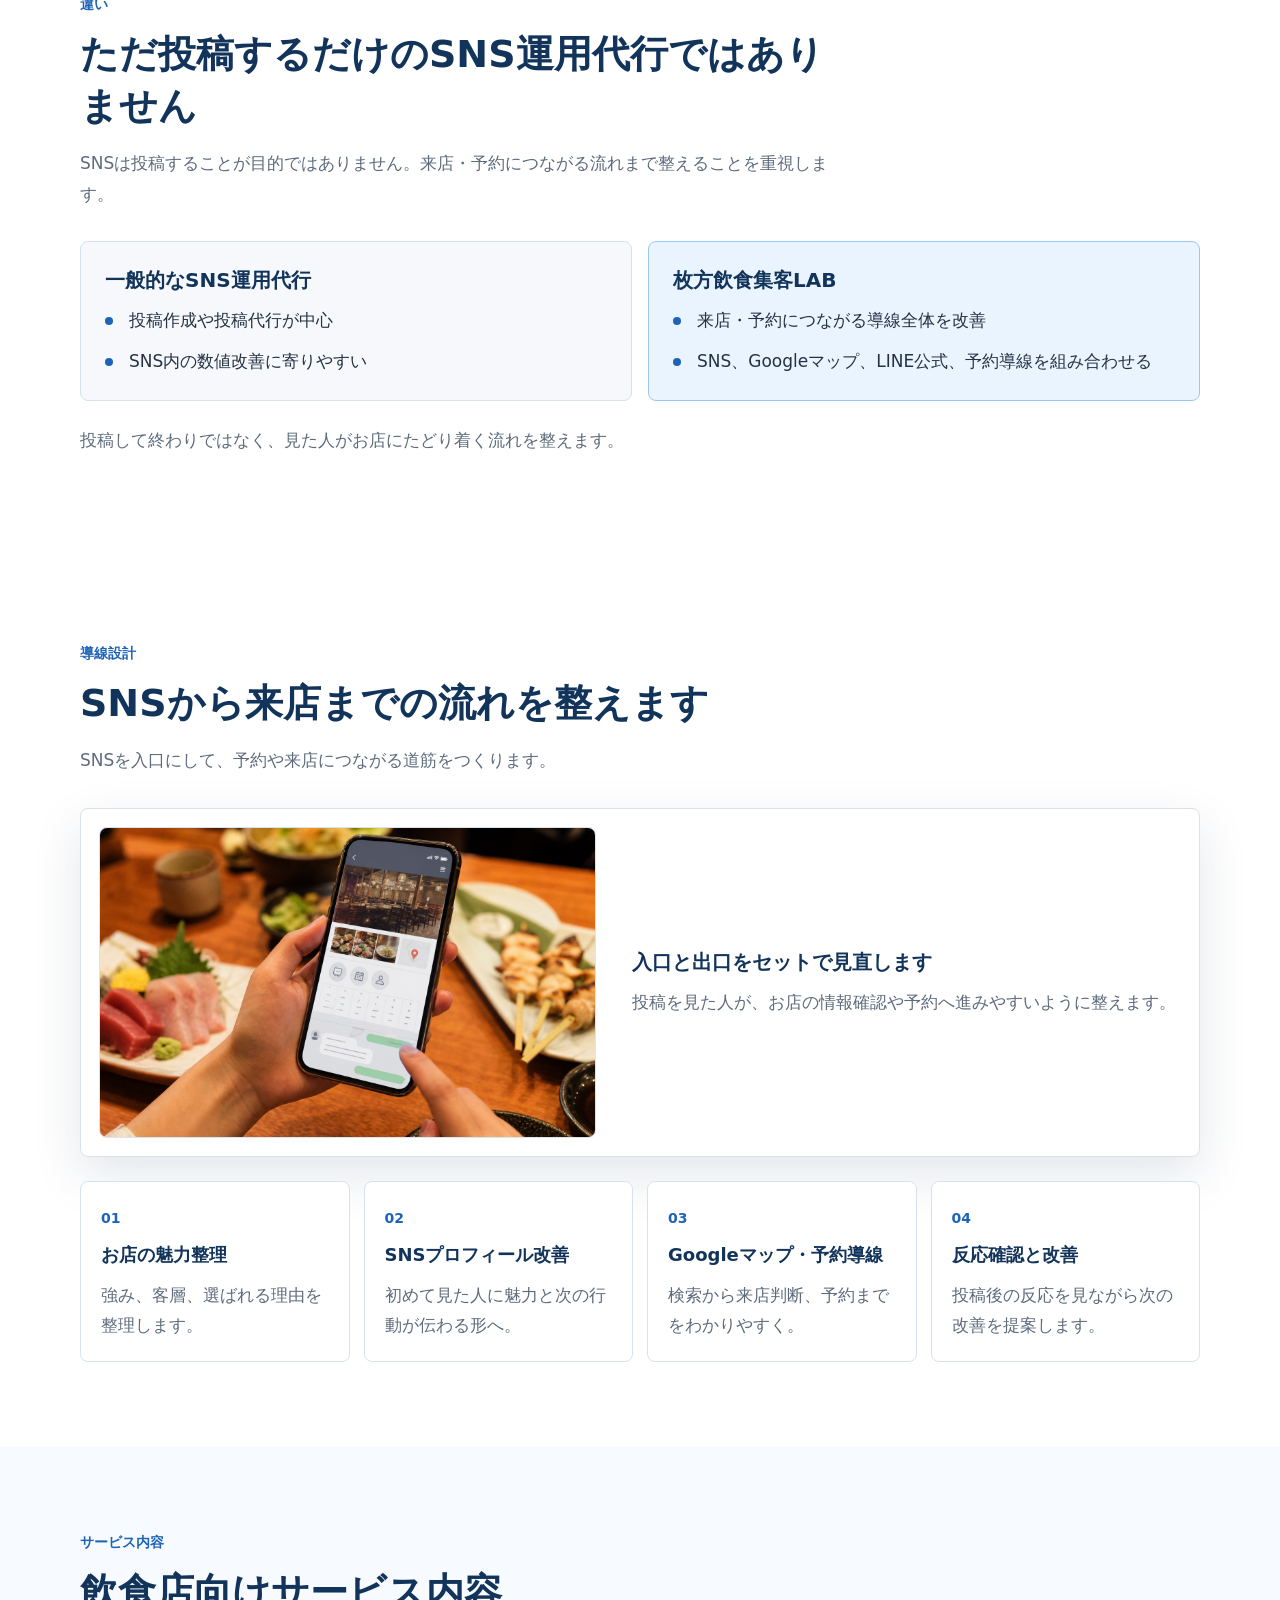
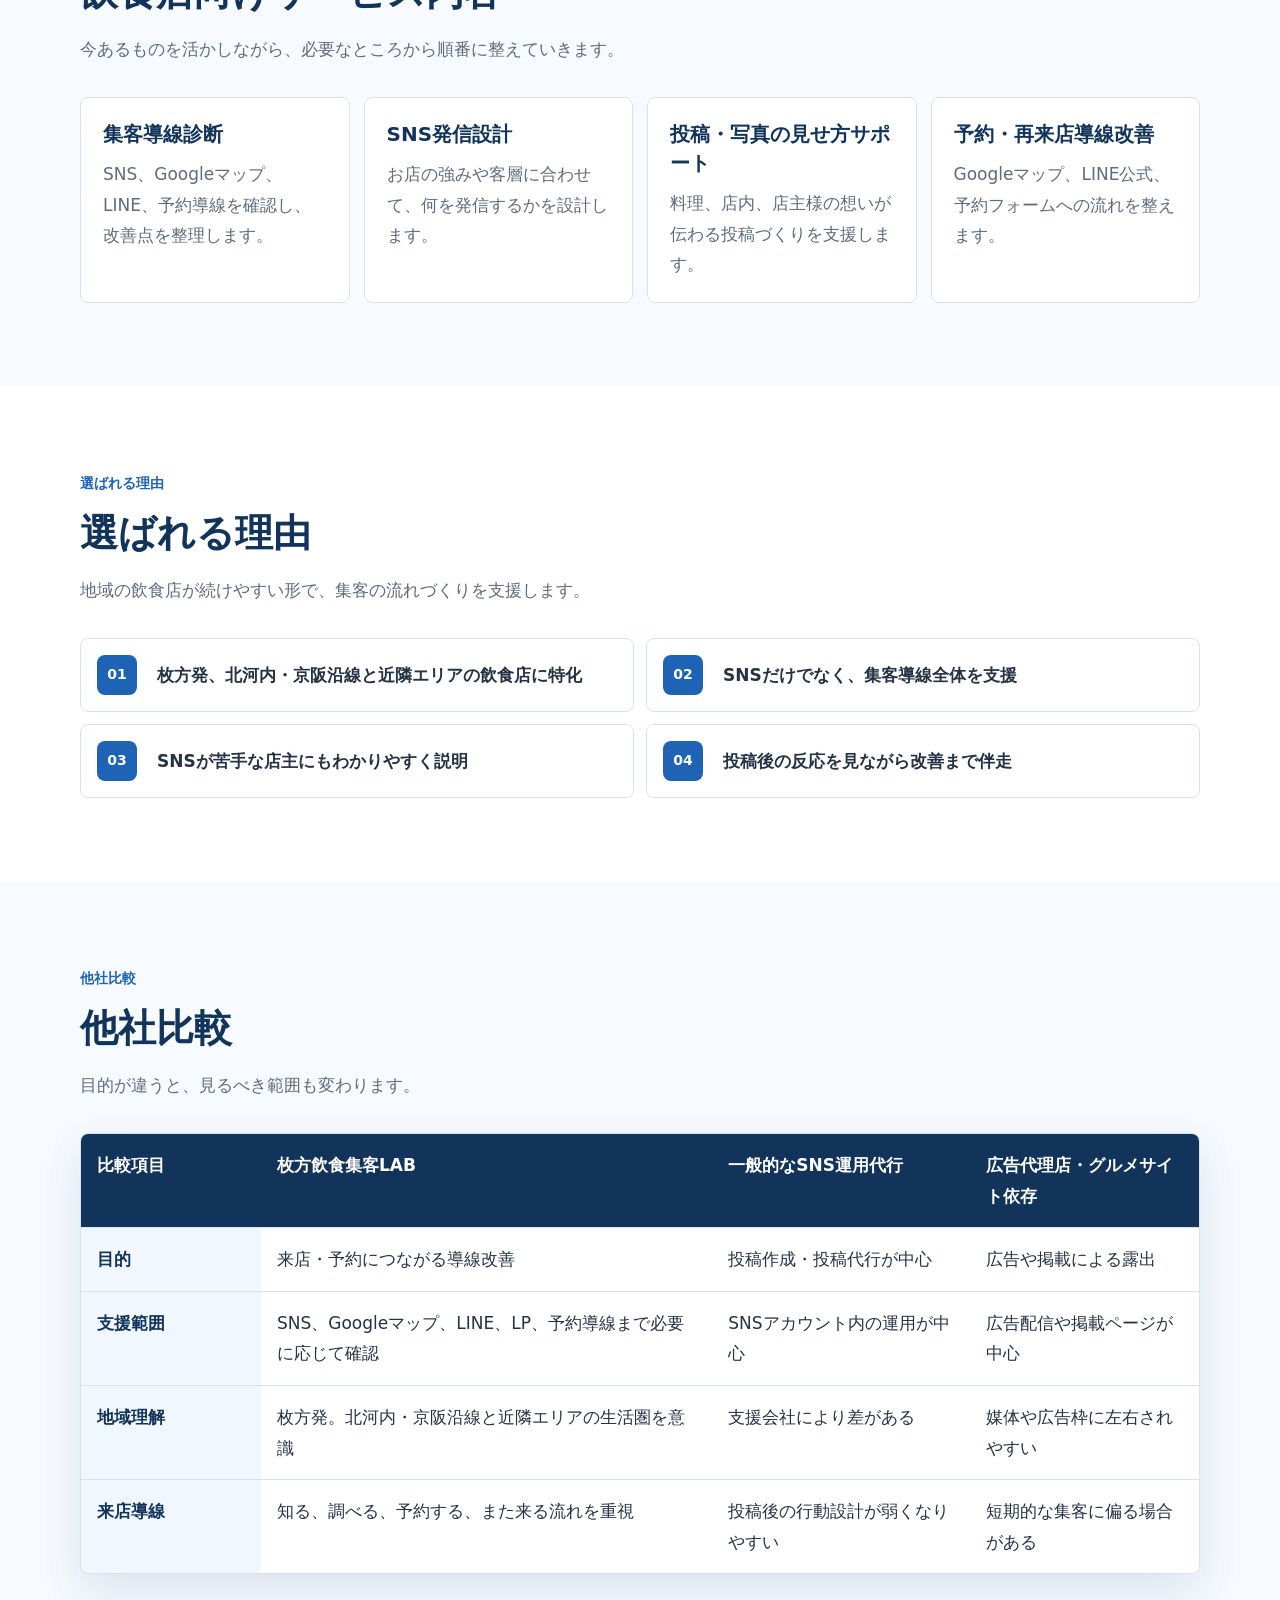
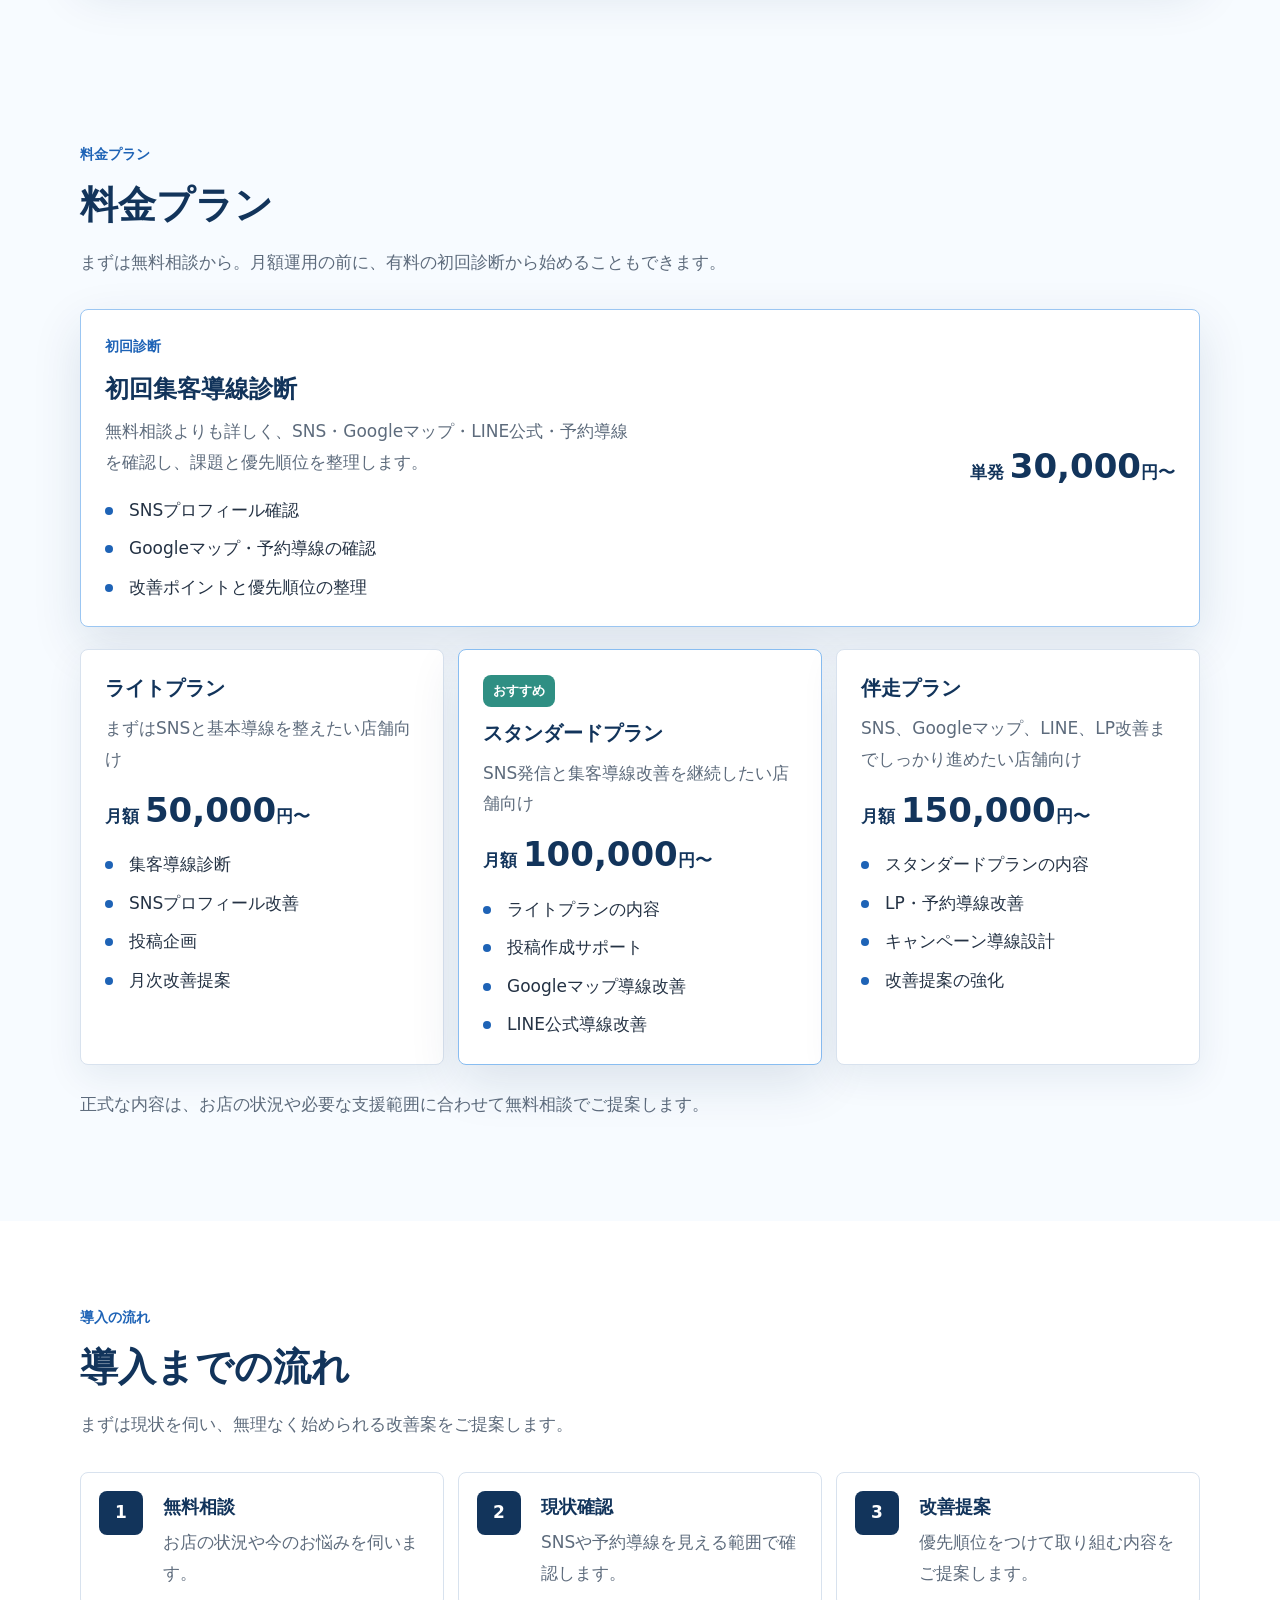
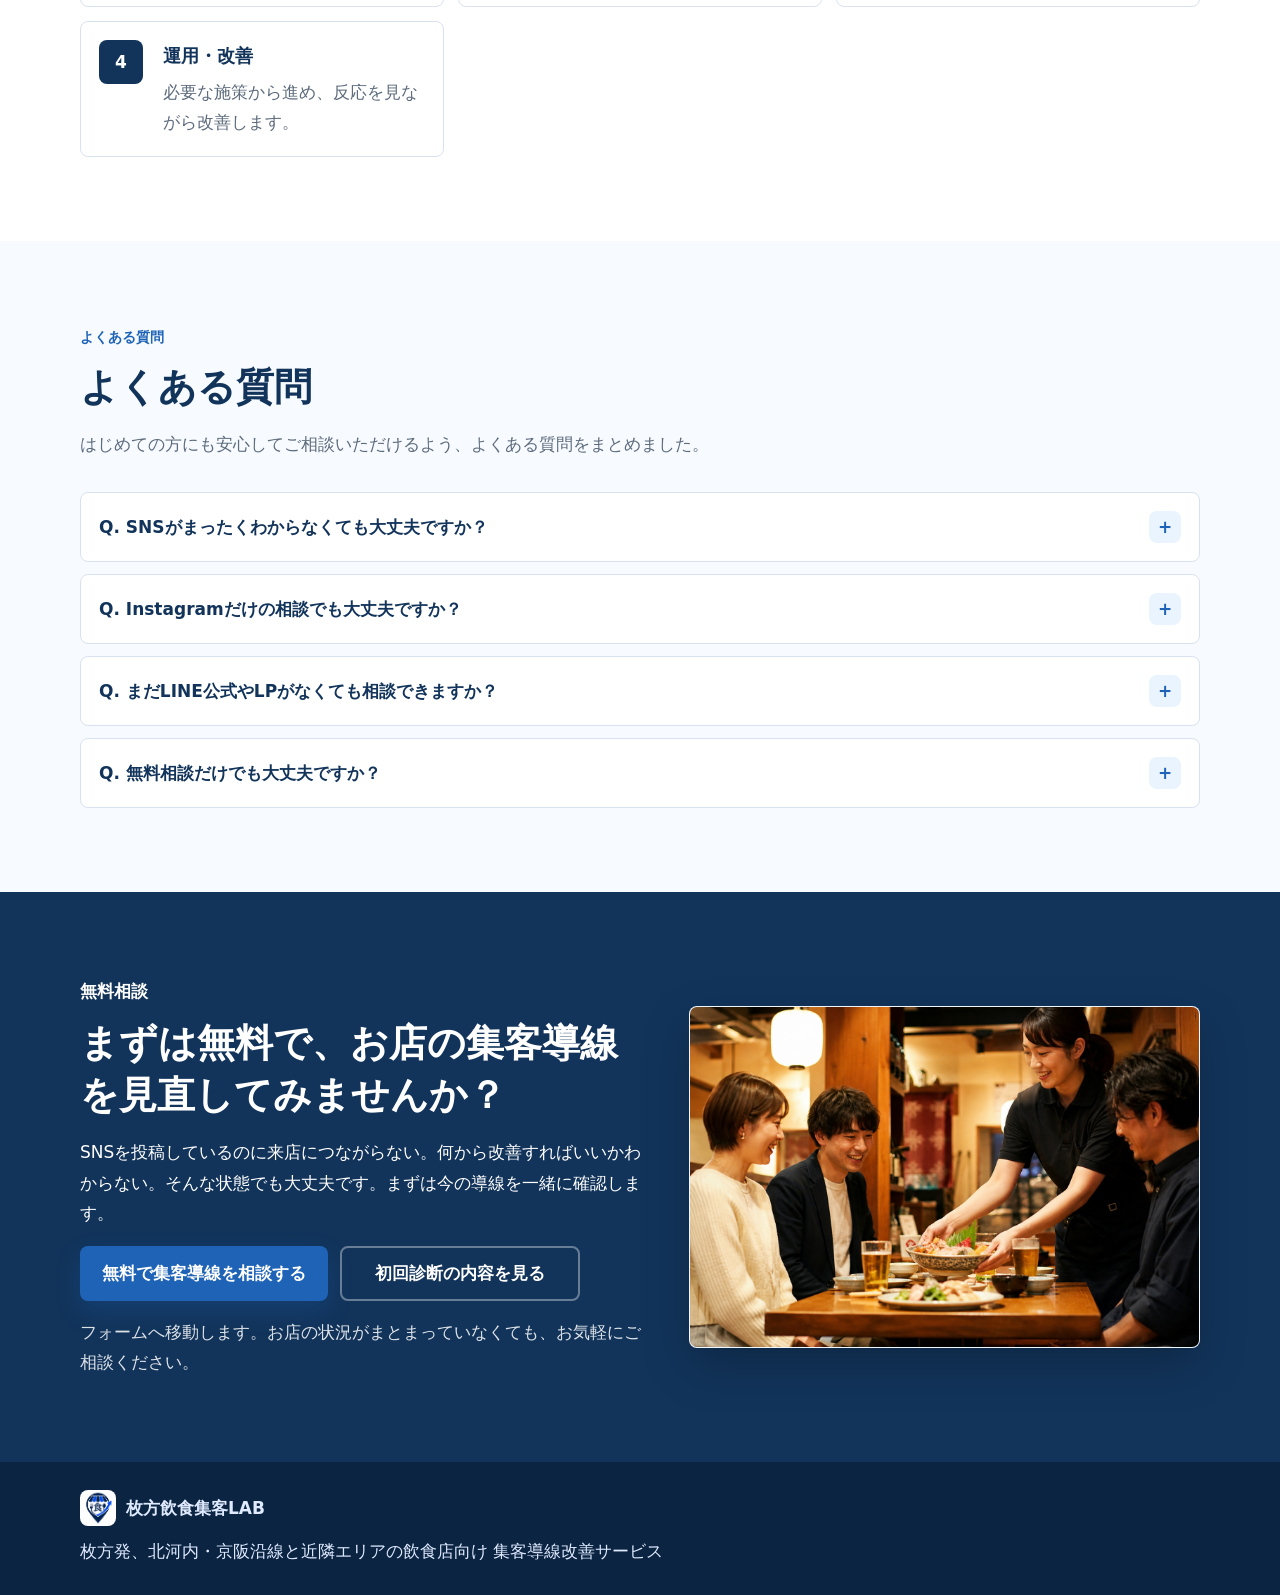
==== commit e4e97a6a: "Add files via upload" ====
--- a/index.html
+++ b/index.html
@@ -3,15 +3,44 @@
 <head>
   <meta charset="UTF-8">
   <meta name="viewport" content="width=device-width, initial-scale=1.0">
-  <title>枚方飲食集客LAB | 北河内・京阪沿線と近隣エリアの飲食店集客支援</title>
-  <meta name="description" content="枚方飲食集客LABは、枚方発の地域密着型集客支援サービスです。枚方市を中心に、寝屋川市・交野市・八幡市などの北河内・京阪沿線エリア、高槻市など近隣エリアの飲食店向けに、SNS、Googleマップ、LINE公式、LP、予約導線を整えます。">
+  <title>枚方の飲食店集客なら枚方飲食集客LAB｜SNS・Googleマップ・導線改善</title>
+  <meta name="description" content="枚方市・寝屋川市・交野市・八幡市など北河内・京阪沿線エリアの飲食店向けに、Instagram・TikTok・Googleマップ・LINE公式・LPを活用した集客導線改善をサポートします。まずは無料相談から。">
+  <link rel="canonical" href="https://hirakata-inshoku-lab.netlify.app/">
   <meta property="og:type" content="website">
-  <meta property="og:title" content="枚方飲食集客LAB | SNSを入口に、来店につながる集客導線をつくる">
-  <meta property="og:description" content="枚方発。寝屋川市・交野市・八幡市など北河内・京阪沿線エリア、高槻市など近隣エリアの飲食店向けに、来店につながる集客導線を整えます。">
+  <meta property="og:title" content="枚方の飲食店集客なら枚方飲食集客LAB">
+  <meta property="og:description" content="枚方市周辺の飲食店向けに、SNS・Googleマップ・LINE公式・LPを組み合わせて、来店や予約につながる集客導線を整えます。">
   <meta property="og:url" content="https://hirakata-inshoku-lab.netlify.app/">
   <meta property="og:image" content="https://hirakata-inshoku-lab.netlify.app/images/hero-photo.jpg">
   <meta name="twitter:card" content="summary_large_image">
   <link rel="icon" href="images/logo-icon.png">
+  <script type="application/ld+json">
+  {
+    "@context": "https://schema.org",
+    "@type": "ProfessionalService",
+    "name": "枚方飲食集客LAB",
+    "url": "https://hirakata-inshoku-lab.netlify.app/",
+    "logo": "https://hirakata-inshoku-lab.netlify.app/images/logo-horizontal.png",
+    "image": "https://hirakata-inshoku-lab.netlify.app/images/hero-photo.jpg",
+    "description": "枚方市・寝屋川市・交野市・八幡市など北河内・京阪沿線エリアの飲食店向けに、SNS・Googleマップ・LINE公式・LPを活用した集客導線改善を支援します。",
+    "areaServed": [
+      "枚方市",
+      "寝屋川市",
+      "交野市",
+      "八幡市",
+      "北河内",
+      "京阪沿線"
+    ],
+    "serviceType": [
+      "飲食店集客支援",
+      "SNS運用代行",
+      "Instagram集客支援",
+      "Googleマップ改善",
+      "LINE公式導線改善",
+      "LP改善",
+      "予約導線改善"
+    ]
+  }
+  </script>
   <link rel="stylesheet" href="style.css">
   <script src="script.js" defer></script>
 </head>
@@ -47,9 +76,9 @@
       <div class="container hero-grid">
         <div class="hero-copy">
           <p class="eyebrow">枚方発、北河内・京阪沿線と近隣エリアの飲食店専門</p>
-          <h1>SNSを入口に、<br>来店につながる集客導線をつくる</h1>
+          <h1>枚方の飲食店集客を、SNSから来店につながる導線まで整える</h1>
           <p class="hero-lead">
-            Instagram・TikTok・Googleマップ・LINE公式などを活用し、見た人が来店・予約へ進みやすい流れを整えます。SNSが苦手な店主様にも、わかりやすく伴走します。
+            枚方飲食集客LABは、枚方市を中心に飲食店のSNS・Googleマップ・予約導線を整える地域密着型の集客支援サービスです。
           </p>
           <div class="cta-row">
             <a class="button button-primary" href="https://docs.google.com/forms/d/e/1FAIpQLSeF6iDq8pUbsbjHx9hHU5rHtEu4IAuaCSqkZSKJsNvo9KnTTw/viewform" data-cta>無料で集客導線を相談する</a>
@@ -60,7 +89,7 @@
 
         <div class="hero-panel" aria-label="SNSから来店までの流れ">
           <figure class="media-frame hero-media">
-            <img src="images/hero-photo.jpg" width="1600" height="900" alt="料理をスマホで撮影している様子" decoding="async">
+            <img src="images/hero-photo.jpg" width="1600" height="900" alt="枚方市周辺の飲食店集客をイメージした料理とスマホの写真" decoding="async">
           </figure>
           <div class="panel-label">来店までの流れを見える化</div>
           <div class="route-flow">
@@ -98,21 +127,21 @@
         </div>
         <div class="front-photo-grid">
           <article class="front-photo-card">
-            <img src="images/food-photo.jpg" width="900" height="700" alt="飲食店の料理とメニューを魅力的に見せる写真" loading="lazy" decoding="async">
+            <img src="images/food-photo.jpg" width="900" height="700" alt="飲食店の料理写真を活用したSNS集客イメージ" loading="lazy" decoding="async">
             <div>
               <h3>料理の魅力</h3>
               <p>写真で伝わるメニューの見せ方を整理。</p>
             </div>
           </article>
           <article class="front-photo-card">
-            <img src="images/owner-photo.jpg" width="900" height="700" alt="店主やスタッフの接客と店内の雰囲気が伝わる写真" loading="lazy" decoding="async">
+            <img src="images/owner-photo.jpg" width="900" height="700" alt="飲食店店主の想いやお店の雰囲気を伝える写真" loading="lazy" decoding="async">
             <div>
               <h3>お店の雰囲気</h3>
               <p>店主様の想いや空気感を伝わりやすく。</p>
             </div>
           </article>
           <article class="front-photo-card">
-            <img src="images/tech-photo.jpg" width="900" height="700" alt="SNS、Googleマップ、LINE公式、予約導線をスマホで確認する様子" loading="lazy" decoding="async">
+            <img src="images/tech-photo.jpg" width="900" height="700" alt="スマホで飲食店情報を確認する集客導線のイメージ" loading="lazy" decoding="async">
             <div>
               <h3>予約までの導線</h3>
               <p>SNSから予約・問い合わせまでを迷わせない形へ。</p>
@@ -177,7 +206,7 @@
       <div class="container">
         <div class="section-heading">
           <p class="eyebrow">お悩み</p>
-          <h2>こんなお悩みはありませんか？</h2>
+          <h2>枚方市周辺の飲食店でよくある集客のお悩み</h2>
           <p>毎日の営業で忙しい中、SNSや予約導線まで整えるのは簡単ではありません。</p>
         </div>
         <div class="problem-grid">
@@ -239,7 +268,7 @@
       <div class="container area-grid">
         <div>
           <p class="eyebrow">対応エリア</p>
-          <h2>対応エリア</h2>
+          <h2>枚方市・寝屋川市・交野市・八幡市など対応エリア</h2>
           <p>
             枚方市を中心に、寝屋川市・交野市・八幡市などの北河内・京阪沿線エリア、高槻市など近隣エリアの飲食店様もサポートしています。
           </p>
@@ -301,7 +330,7 @@
         </div>
         <div class="route-visual">
           <figure class="media-frame route-media">
-            <img src="images/tech-photo.jpg" width="900" height="700" alt="SNS、Googleマップ、LINE公式、予約導線をスマホで確認する様子" loading="lazy" decoding="async">
+            <img src="images/tech-photo.jpg" width="900" height="700" alt="スマホで飲食店情報を確認する集客導線のイメージ" loading="lazy" decoding="async">
           </figure>
           <div class="route-visual-copy">
             <h3>入口と出口をセットで見直します</h3>
@@ -321,7 +350,7 @@
       <div class="container">
         <div class="section-heading">
           <p class="eyebrow">サービス内容</p>
-          <h2>サービス内容</h2>
+          <h2>飲食店向けサービス内容</h2>
           <p>今あるものを活かしながら、必要なところから順番に整えていきます。</p>
         </div>
         <div class="service-grid service-grid-compact">
@@ -551,7 +580,7 @@
           <p class="contact-note">フォームへ移動します。お店の状況がまとまっていなくても、お気軽にご相談ください。</p>
         </div>
         <figure class="media-frame final-cta-media">
-          <img src="images/cta-photo.jpg" width="1200" height="800" alt="飲食店の店内であたたかく接客している様子" loading="lazy" decoding="async">
+          <img src="images/cta-photo.jpg" width="1200" height="800" alt="飲食店の来店や予約につながる集客導線のイメージ" loading="lazy" decoding="async">
         </figure>
       </div>
     </section>
@@ -560,7 +589,7 @@
   <footer class="site-footer">
     <div class="container footer-inner">
       <div class="footer-brand-group">
-        <img src="images/logo-icon.png" width="96" height="96" alt="枚方飲食集客LAB ブランドマーク" loading="lazy" decoding="async">
+        <img src="images/logo-icon.png" width="96" height="96" alt="枚方飲食集客LAB アイコン" loading="lazy" decoding="async">
         <p class="footer-brand">枚方飲食集客LAB</p>
       </div>
       <p>枚方発、北河内・京阪沿線と近隣エリアの飲食店向け 集客導線改善サービス</p>
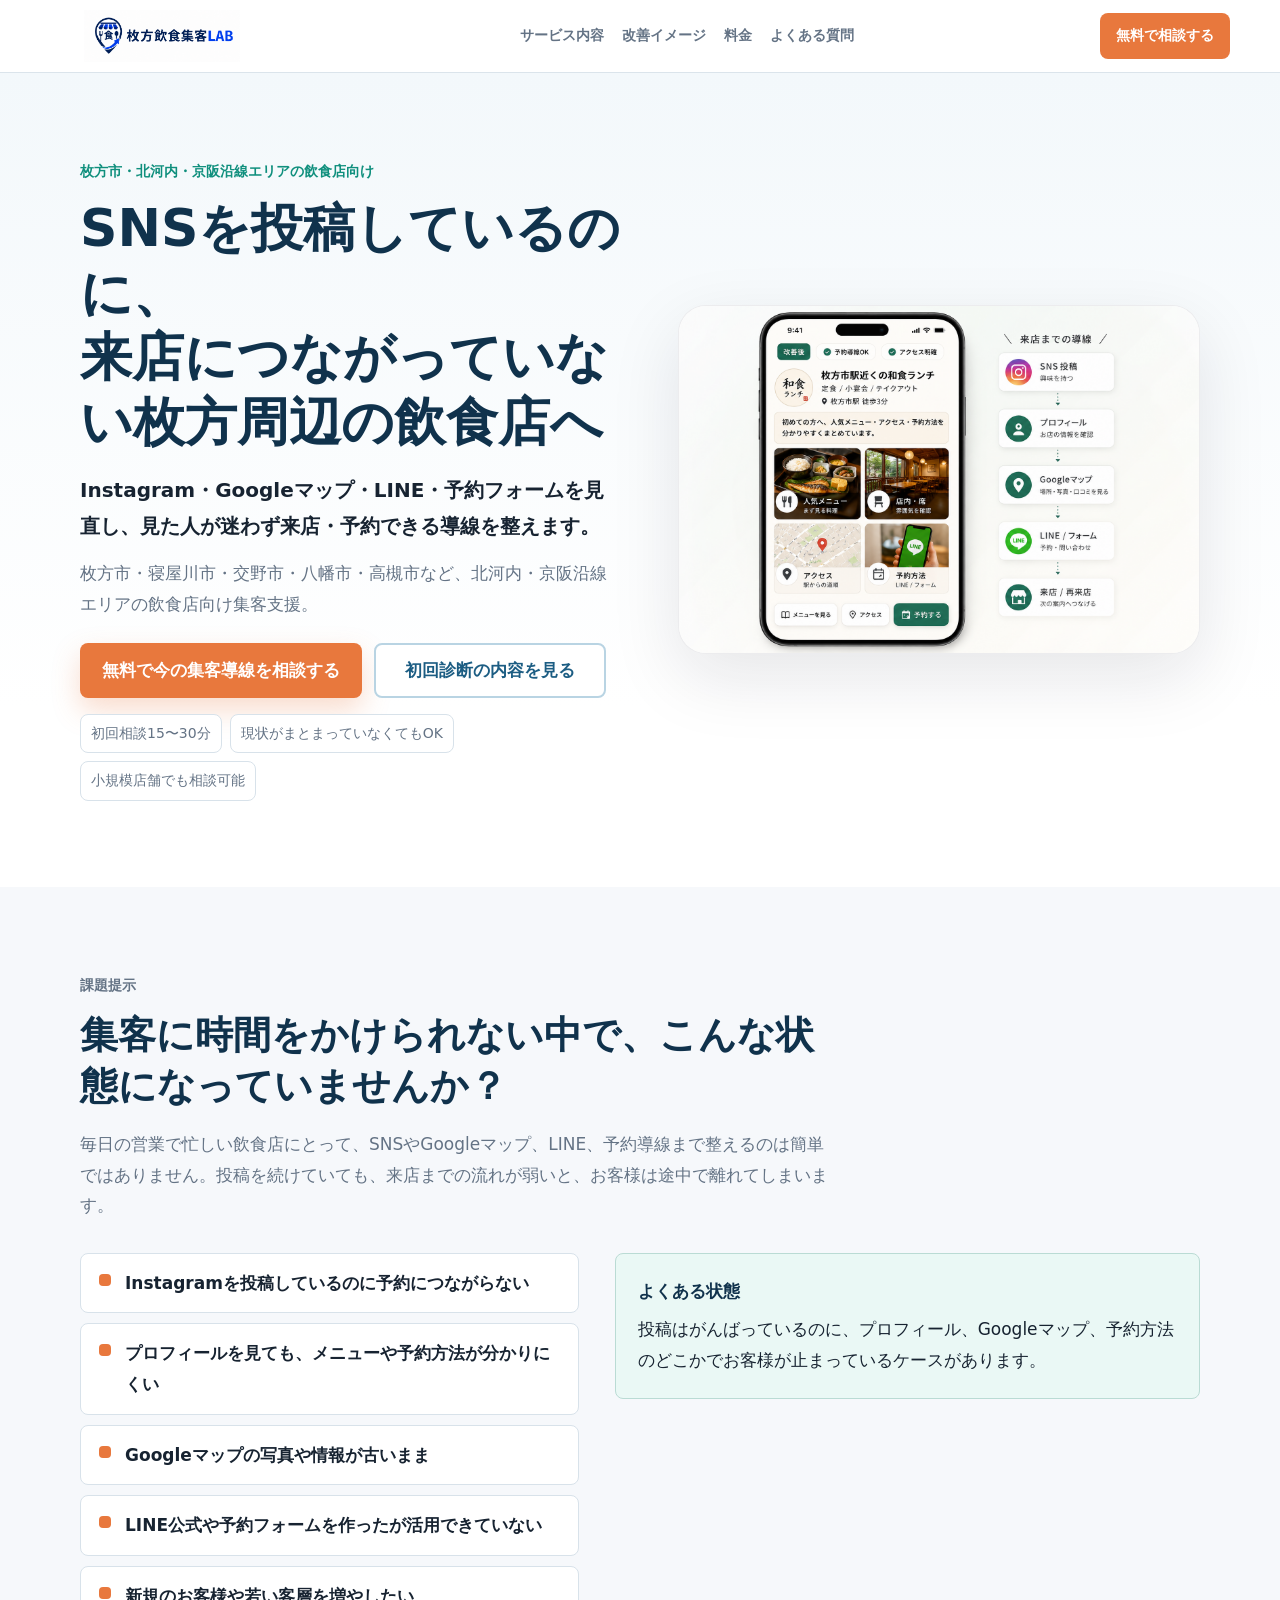
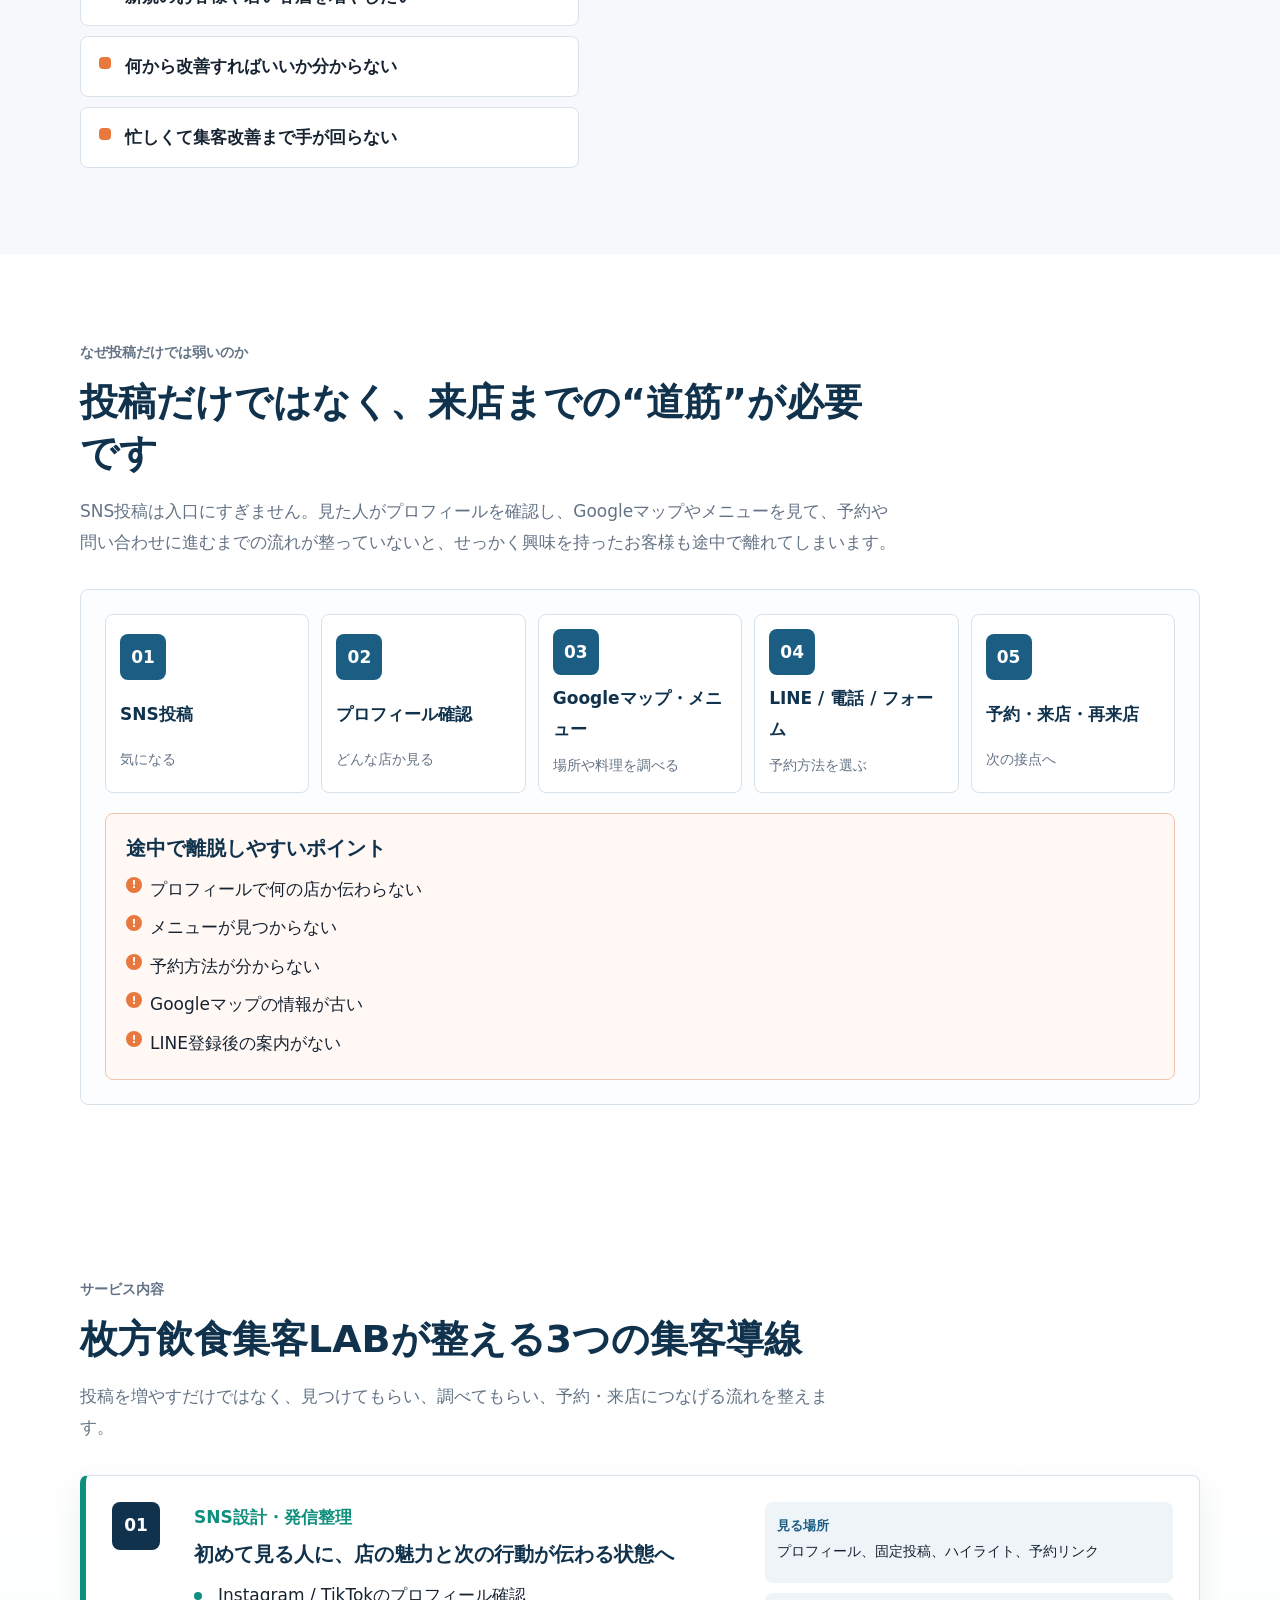
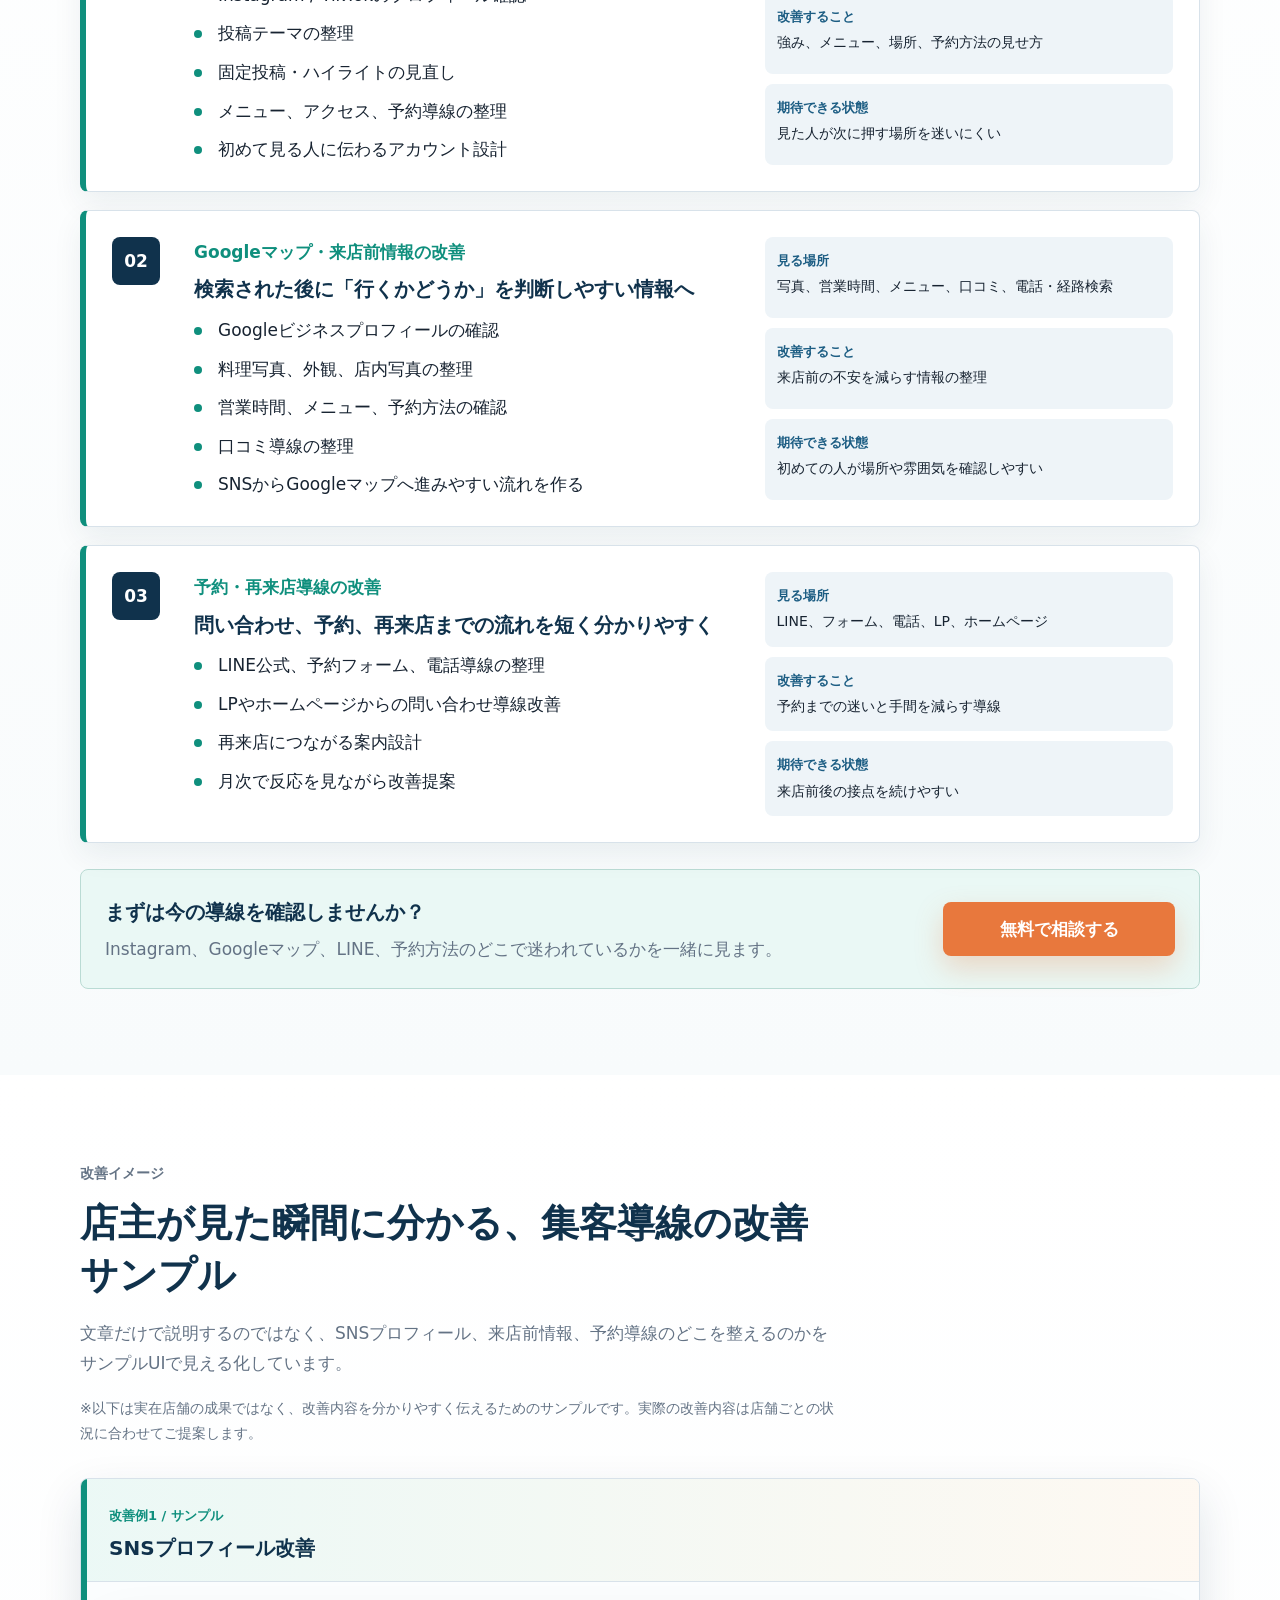
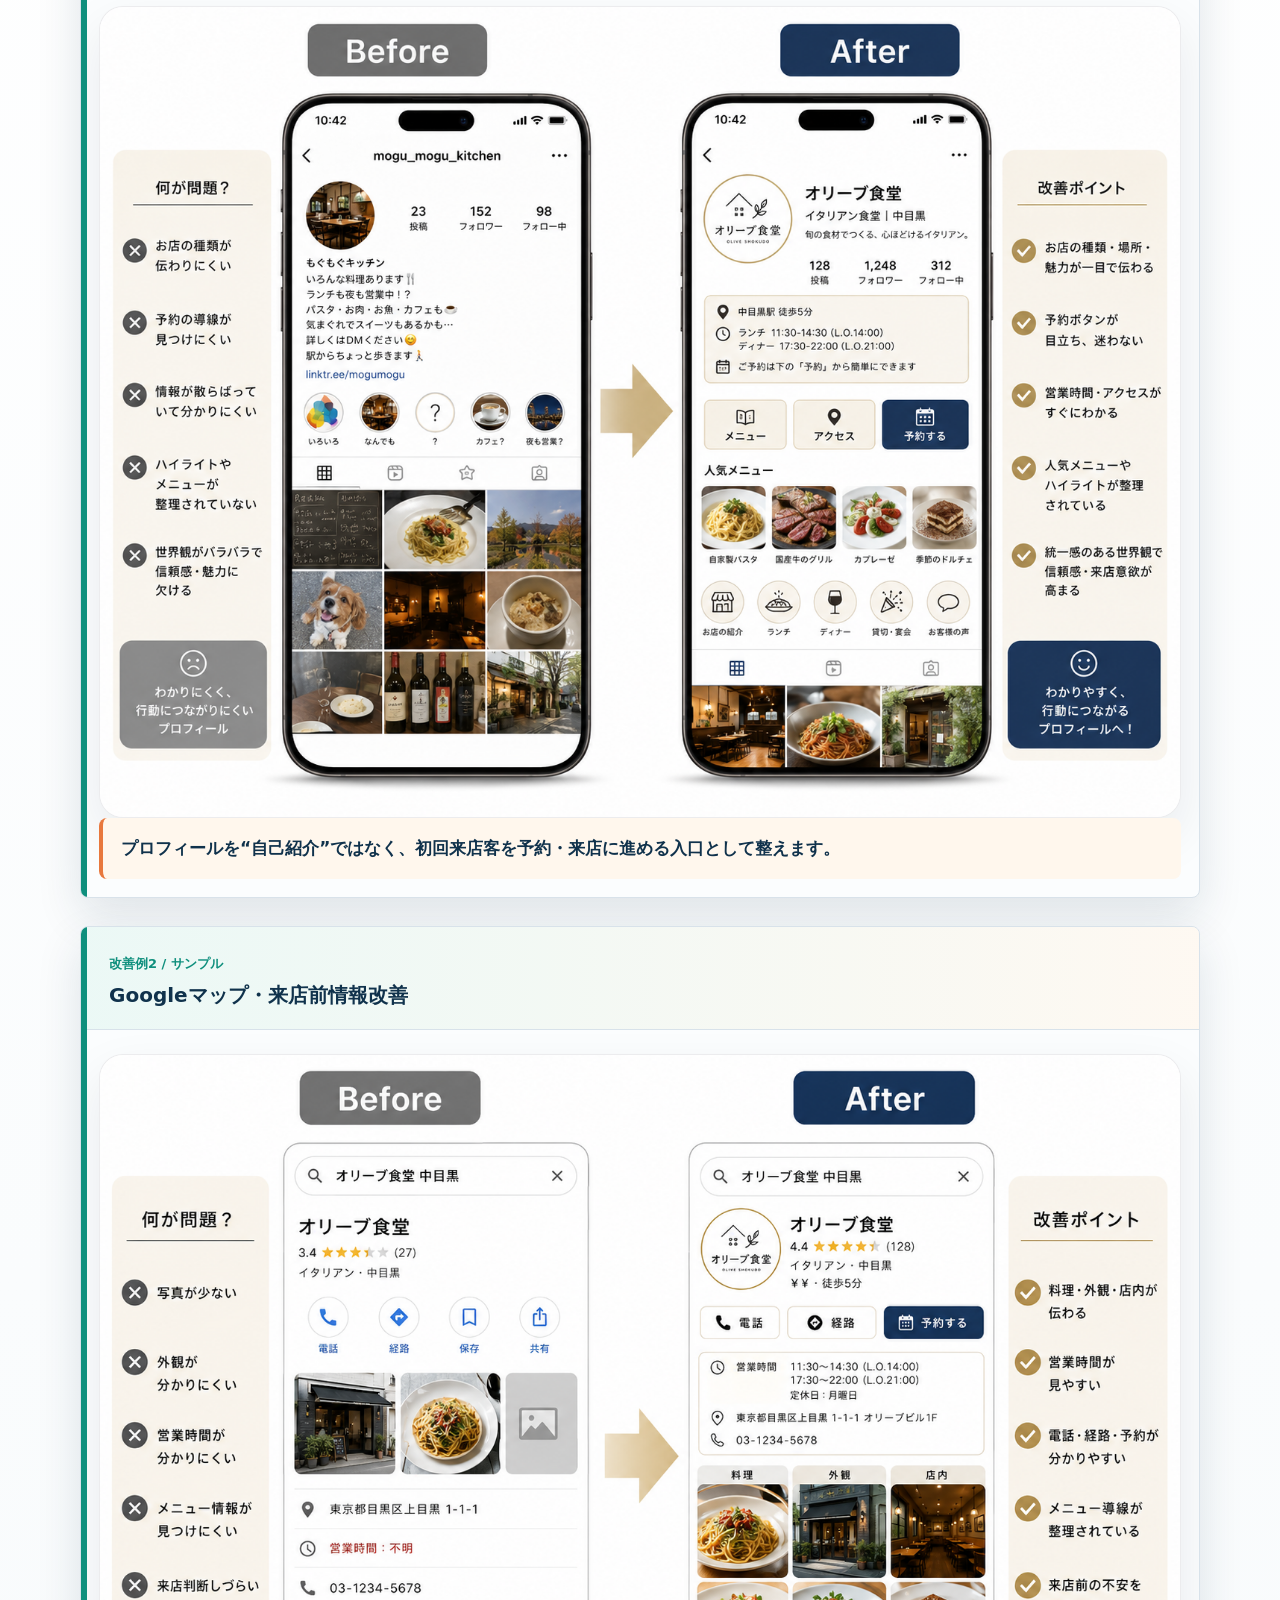
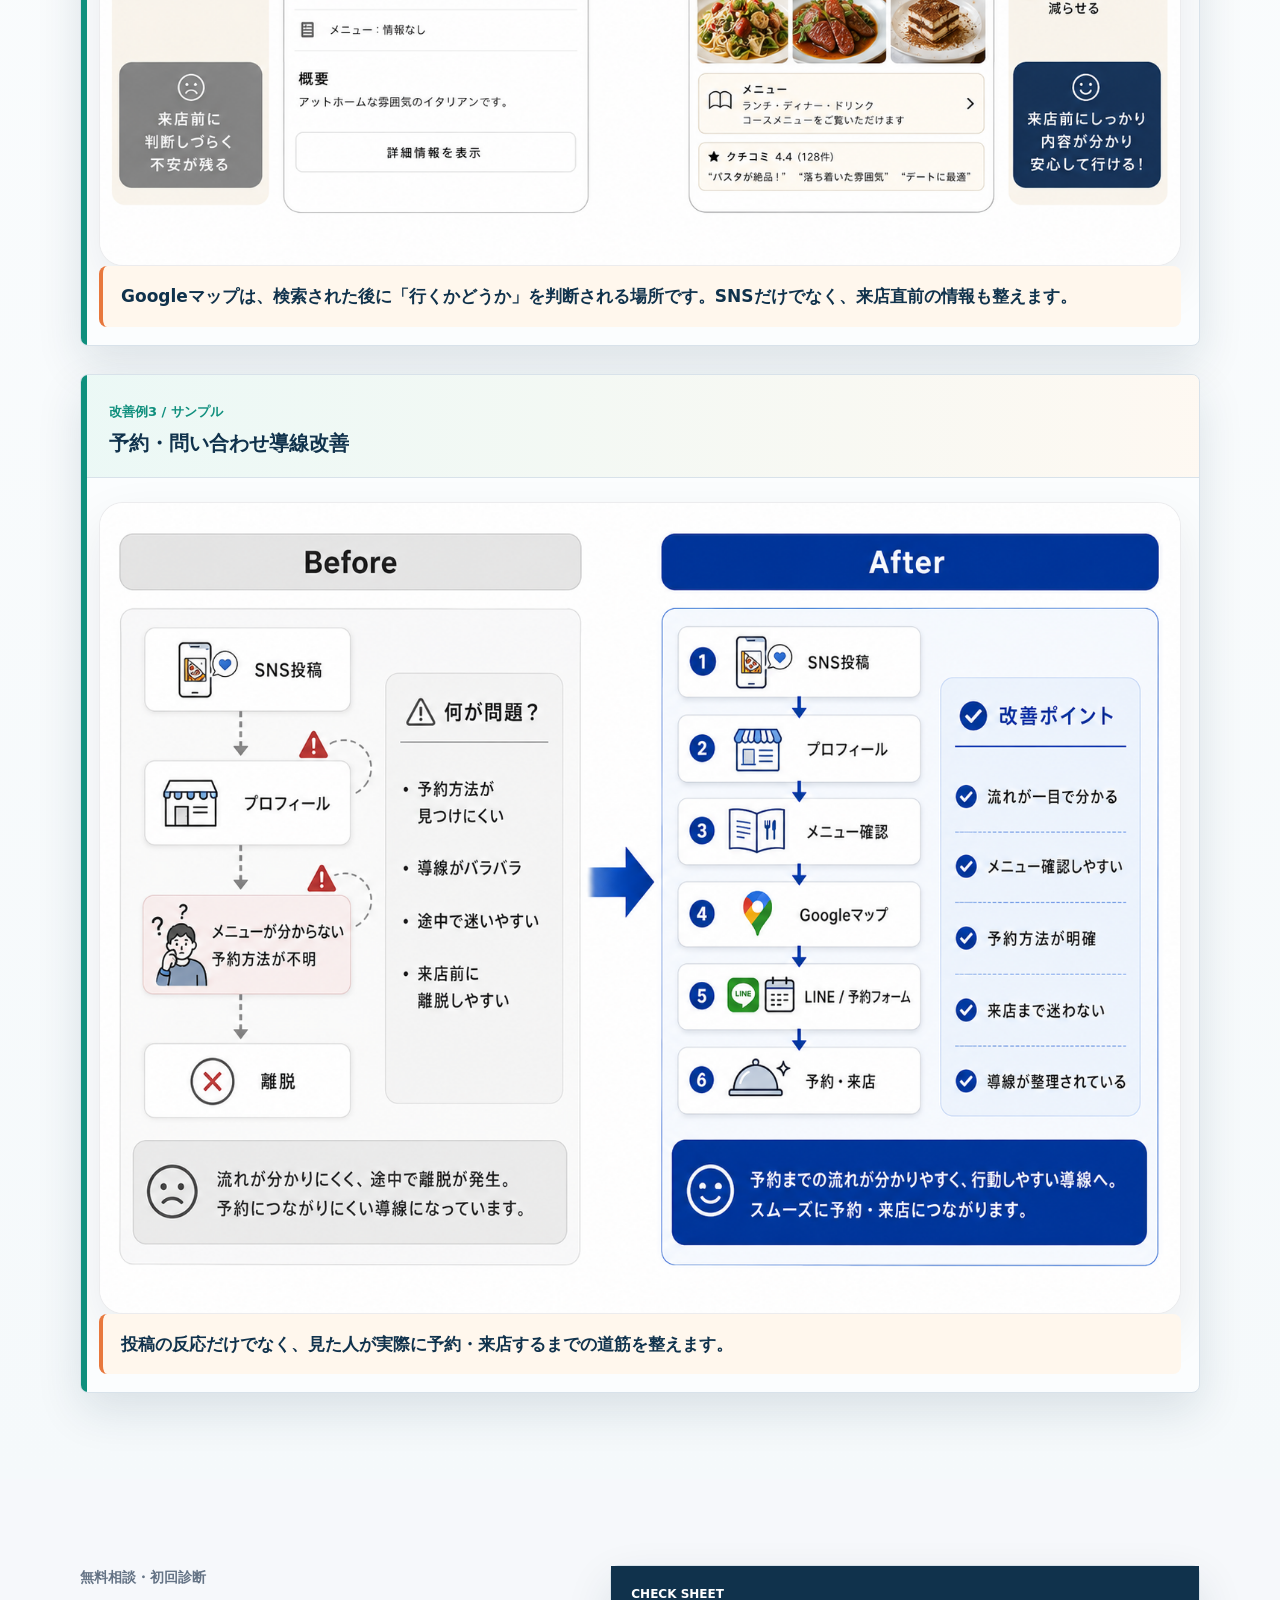
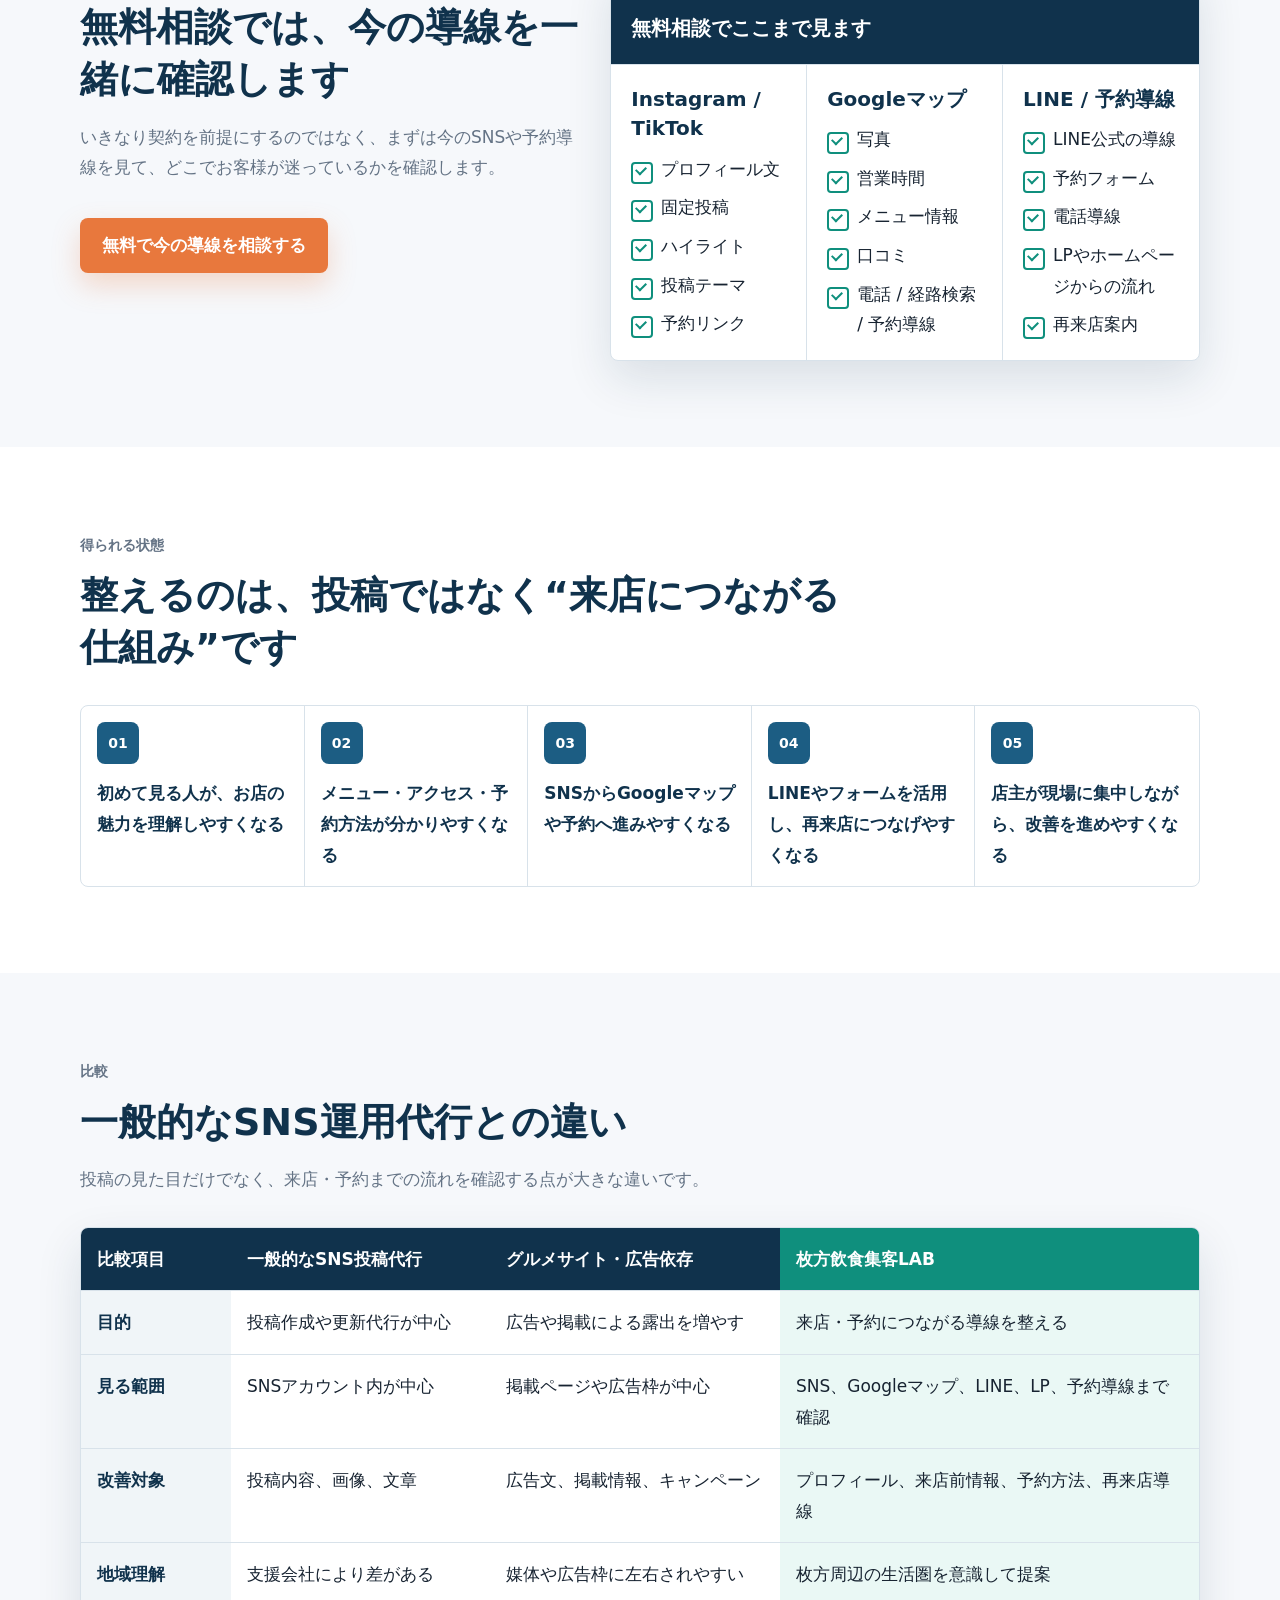
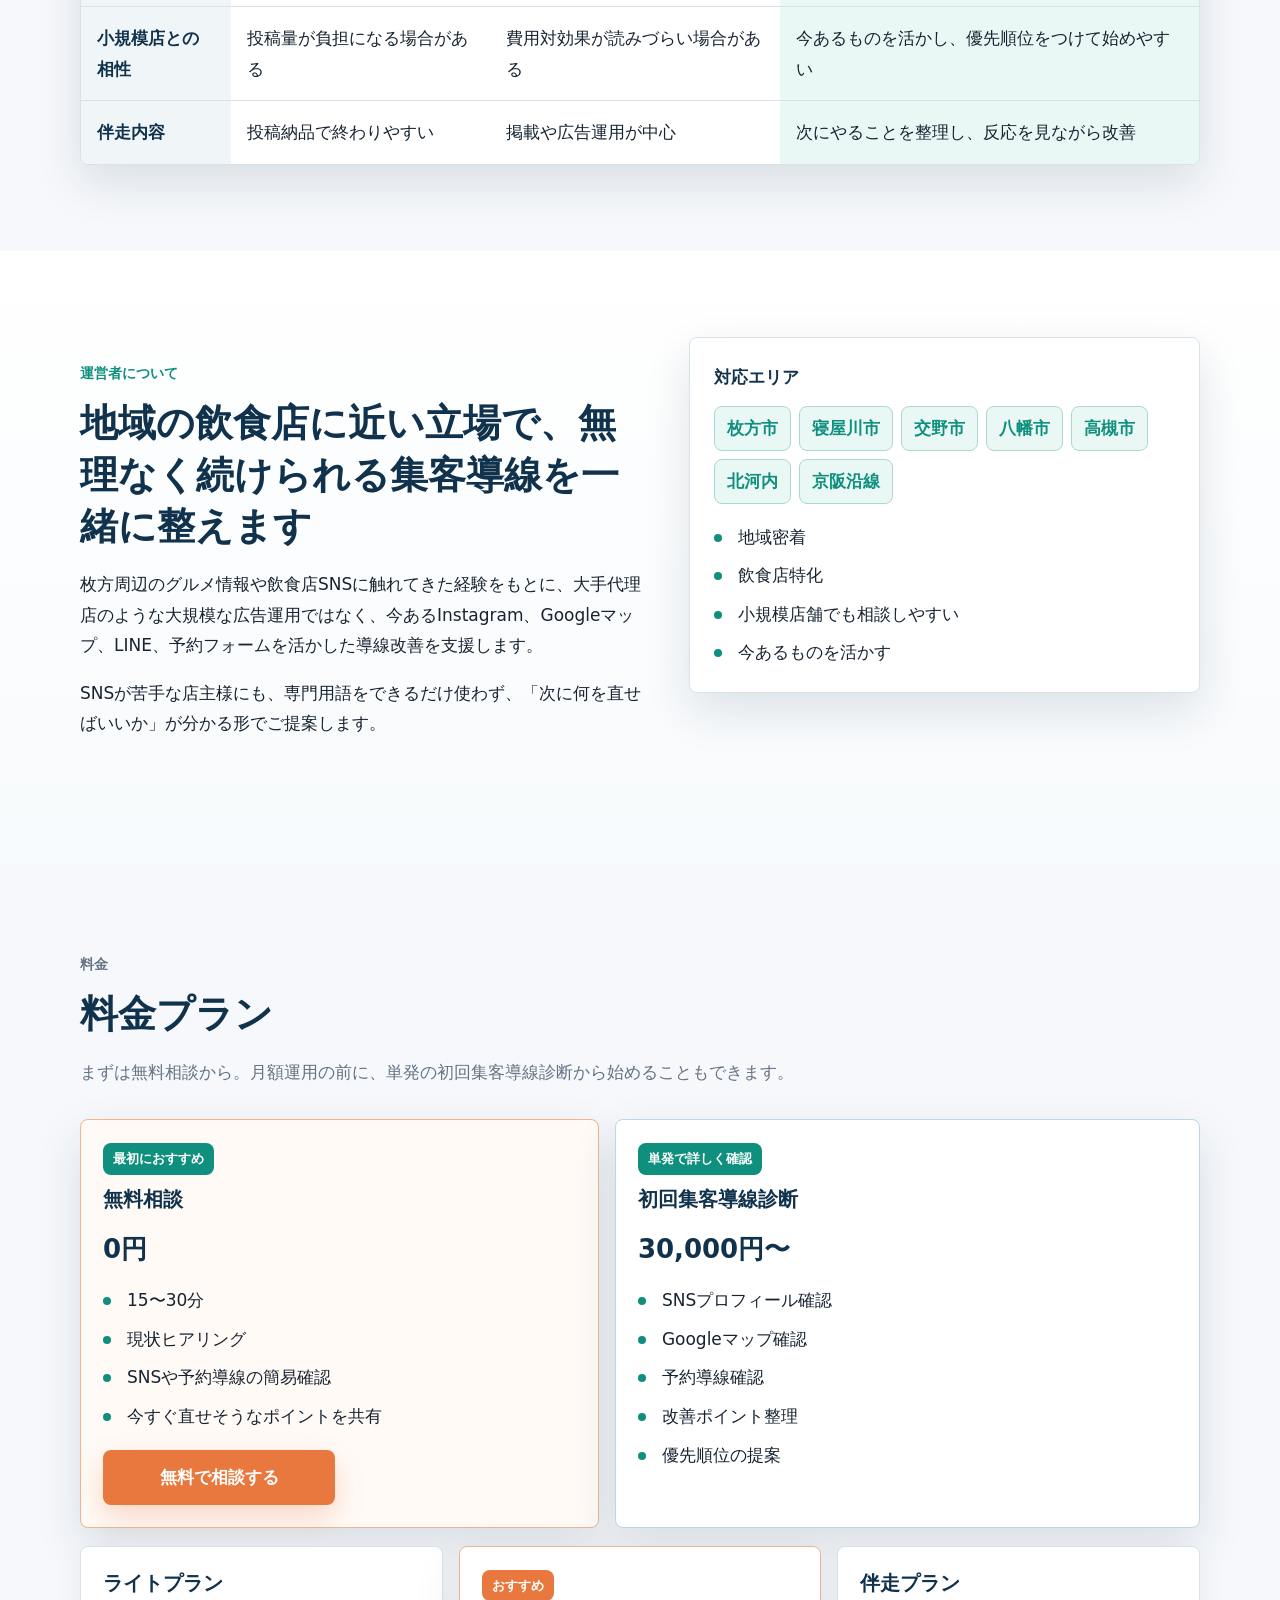
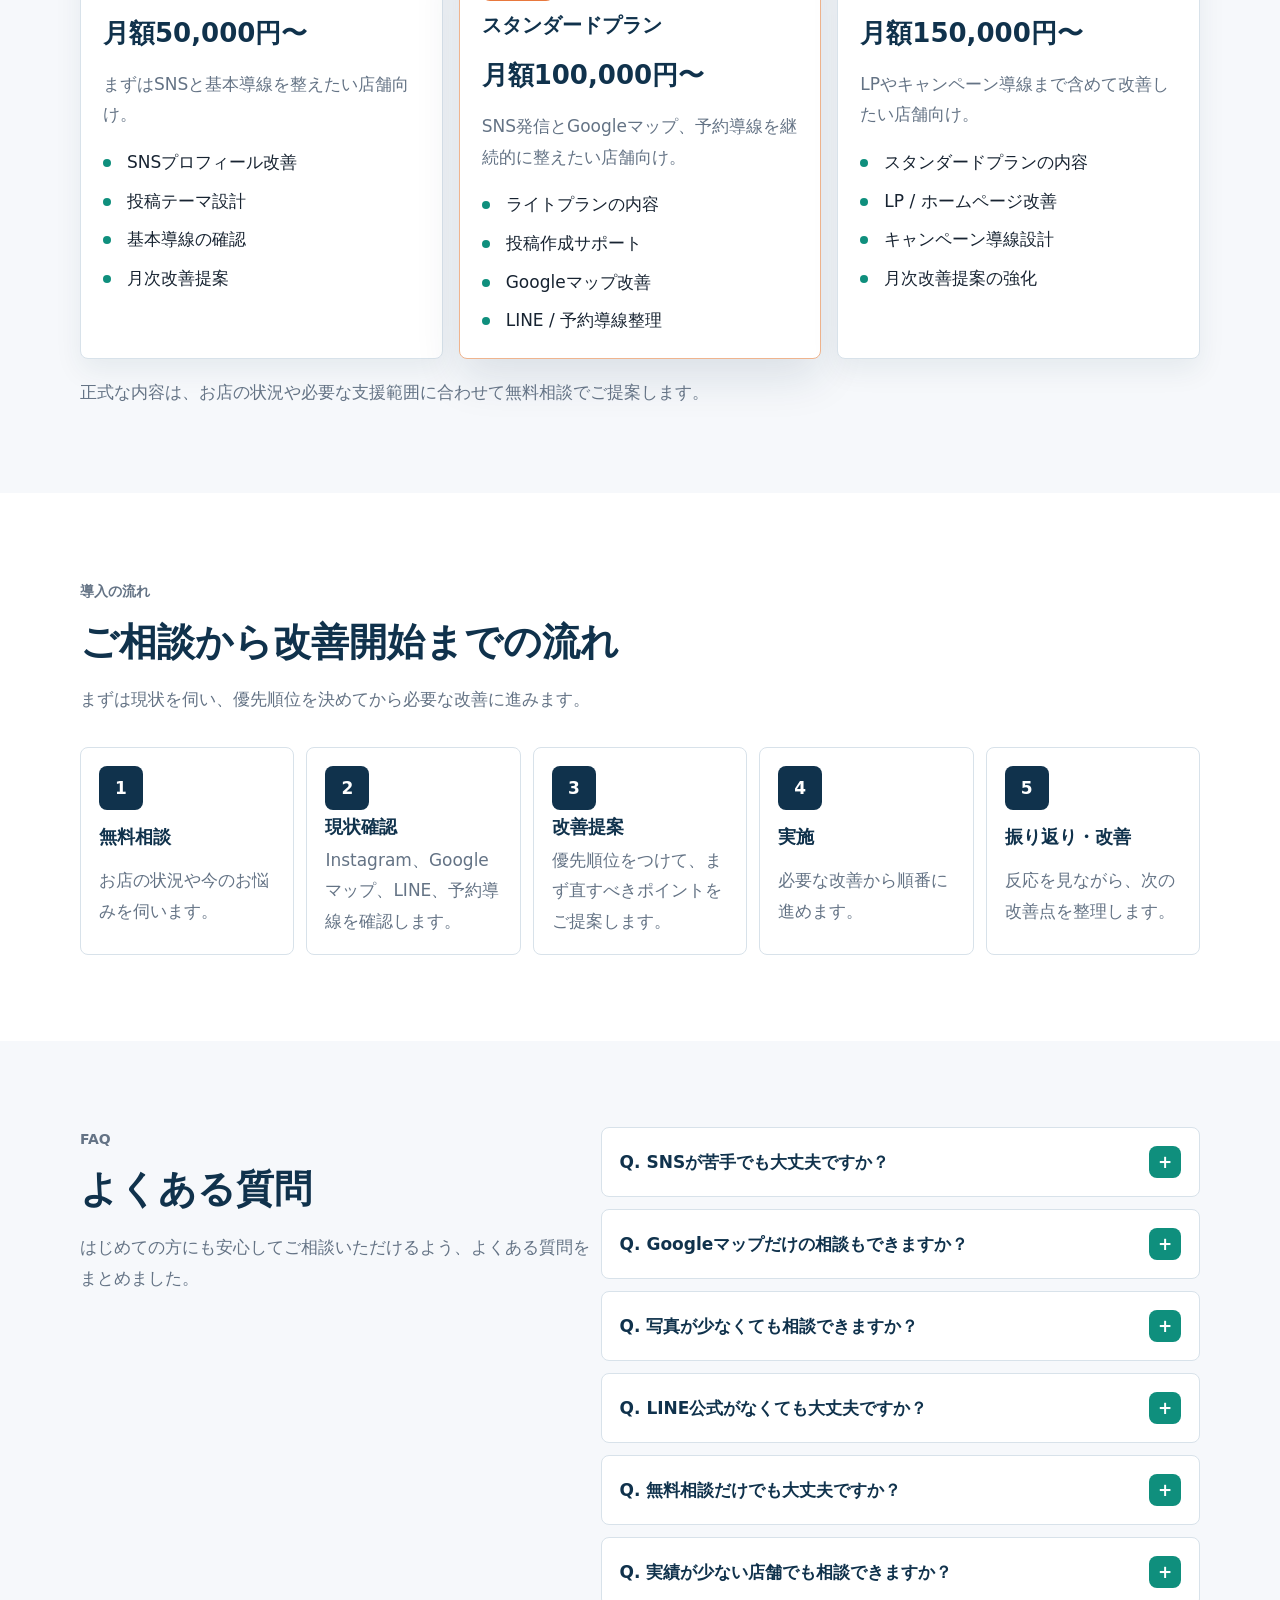
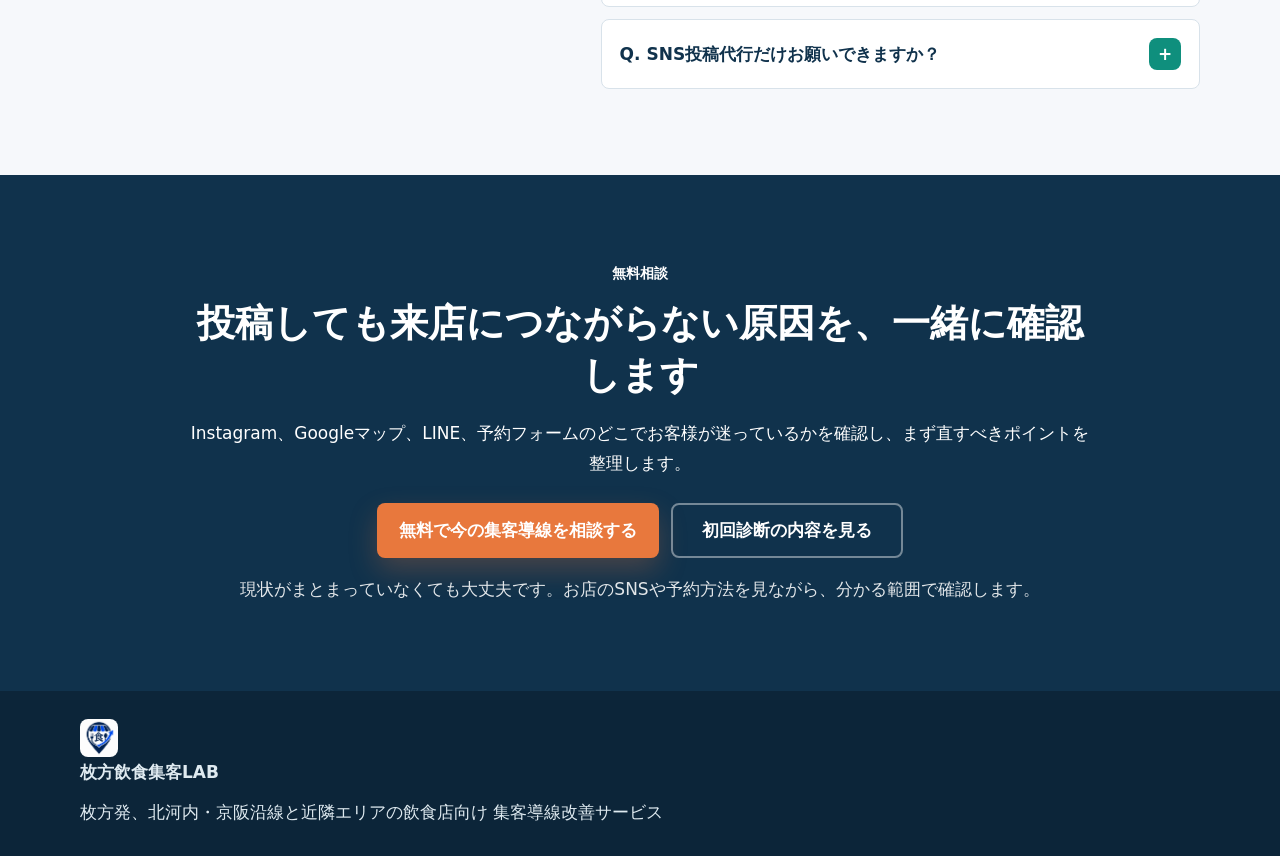
==== commit d1e7080c: "Add files via upload" ====
--- a/index.html
+++ b/index.html
@@ -3,16 +3,19 @@
 <head>
   <meta charset="UTF-8">
   <meta name="viewport" content="width=device-width, initial-scale=1.0">
-  <title>枚方の飲食店集客なら枚方飲食集客LAB｜SNS・Googleマップ・導線改善</title>
-  <meta name="description" content="枚方市・寝屋川市・交野市・八幡市など北河内・京阪沿線エリアの飲食店向けに、Instagram・TikTok・Googleマップ・LINE公式・LPを活用した集客導線改善をサポートします。まずは無料相談から。">
-  <link rel="canonical" href="https://hirakata-inshoku-lab.netlify.app/">
+  <title>枚方の飲食店集客導線改善｜枚方飲食集客LAB</title>
+  <meta name="description" content="枚方市・寝屋川市・交野市・八幡市・高槻市などの飲食店向けに、SNS・Googleマップ・LINE公式・予約フォーム・LPを整え、来店や予約につながる導線改善を支援します。無料相談・初回集客導線診断から始められます。">
+  <meta name="google-site-verification" content="MD14YMlspKuAxLh0Ijfik8i6tKNVke8wj6avssrTmhw">
+  <link rel="canonical" href="https://hirakata-inshoku-lab.netlify.app/">
   <meta property="og:type" content="website">
-  <meta property="og:title" content="枚方の飲食店集客なら枚方飲食集客LAB">
-  <meta property="og:description" content="枚方市周辺の飲食店向けに、SNS・Googleマップ・LINE公式・LPを組み合わせて、来店や予約につながる集客導線を整えます。">
+  <meta property="og:title" content="枚方の飲食店集客導線改善｜枚方飲食集客LAB">
+  <meta property="og:description" content="SNS投稿だけで終わらせず、Instagram・Googleマップ・LINE公式・予約導線を整え、枚方周辺の飲食店の来店・予約につながる流れを作ります。">
   <meta property="og:url" content="https://hirakata-inshoku-lab.netlify.app/">
   <meta property="og:image" content="https://hirakata-inshoku-lab.netlify.app/images/hero-photo.jpg">
   <meta name="twitter:card" content="summary_large_image">
   <link rel="icon" href="images/logo-icon.png">
+  <link rel="stylesheet" href="style.css">
+  <script src="script.js" defer></script>
   <script type="application/ld+json">
   {
     "@context": "https://schema.org",
@@ -21,12 +24,13 @@
     "url": "https://hirakata-inshoku-lab.netlify.app/",
     "logo": "https://hirakata-inshoku-lab.netlify.app/images/logo-horizontal.png",
     "image": "https://hirakata-inshoku-lab.netlify.app/images/hero-photo.jpg",
-    "description": "枚方市・寝屋川市・交野市・八幡市など北河内・京阪沿線エリアの飲食店向けに、SNS・Googleマップ・LINE公式・LPを活用した集客導線改善を支援します。",
+    "description": "枚方市・寝屋川市・交野市・八幡市・高槻市など北河内・京阪沿線エリアの飲食店向けに、SNS・Googleマップ・LINE公式・予約フォーム・LPを活用した集客導線改善を支援します。",
     "areaServed": [
       "枚方市",
       "寝屋川市",
       "交野市",
       "八幡市",
+      "高槻市",
       "北河内",
       "京阪沿線"
     ],
@@ -37,37 +41,53 @@
       "Googleマップ改善",
       "LINE公式導線改善",
       "LP改善",
-      "予約導線改善"
+      "予約導線改善",
+      "初回集客導線診断"
+    ],
+    "offers": [
+      {
+        "@type": "Offer",
+        "name": "無料相談",
+        "price": "0",
+        "priceCurrency": "JPY"
+      },
+      {
+        "@type": "Offer",
+        "name": "初回集客導線診断",
+        "priceSpecification": {
+          "@type": "PriceSpecification",
+          "priceCurrency": "JPY",
+          "minPrice": "30000"
+        }
+      }
     ]
   }
-  </script>
-  <link rel="stylesheet" href="style.css">
-  <script src="script.js" defer></script>
+  </script>
 </head>
 <body>
   <header class="site-header">
     <div class="header-inner">
       <a class="brand" href="#top" aria-label="枚方飲食集客LAB トップへ">
         <picture class="brand-picture">
-          <source media="(max-width: 420px)" srcset="images/logo-icon.png">
+          <source media="(max-width: 440px)" srcset="images/logo-icon.png">
           <img src="images/logo-horizontal.png" alt="枚方飲食集客LAB ロゴ" width="320" height="88">
         </picture>
       </a>
+
       <button class="nav-toggle" type="button" aria-label="メニューを開く" aria-controls="site-nav" aria-expanded="false">
         <span></span>
         <span></span>
         <span></span>
       </button>
+
       <nav id="site-nav" class="site-nav" aria-label="主要ナビゲーション">
-        <a href="#problem">お悩み</a>
-        <a href="#about">サービス概要</a>
-        <a href="#area">対応エリア</a>
-        <a href="#difference">違い</a>
-        <a href="#services">内容</a>
-        <a href="#plans">料金</a>
+        <a href="#pillars">サービス内容</a>
+        <a href="#improvement">改善イメージ</a>
+        <a href="#pricing">料金</a>
         <a href="#faq">よくある質問</a>
       </nav>
-      <a class="header-cta" href="https://docs.google.com/forms/d/e/1FAIpQLSeF6iDq8pUbsbjHx9hHU5rHtEu4IAuaCSqkZSKJsNvo9KnTTw/viewform" data-cta>無料で集客導線を相談する</a>
+
+      <a class="header-cta" href="https://docs.google.com/forms/d/e/1FAIpQLSeF6iDq8pUbsbjHx9hHU5rHtEu4IAuaCSqkZSKJsNvo9KnTTw/viewform" data-cta>無料で相談する</a>
     </div>
   </header>
 
@@ -75,129 +95,36 @@
     <section class="hero section">
       <div class="container hero-grid">
         <div class="hero-copy">
-          <p class="eyebrow">枚方発、北河内・京阪沿線と近隣エリアの飲食店専門</p>
-          <h1>枚方の飲食店集客を、SNSから来店につながる導線まで整える</h1>
+          <p class="eyebrow">枚方市・北河内・京阪沿線エリアの飲食店向け</p>
+          <h1>SNSを投稿している<span class="mobile-break"><br></span>のに、<br>来店につながっていない<span class="mobile-break"><br></span>枚方周辺の飲食店へ</h1>
           <p class="hero-lead">
-            枚方飲食集客LABは、枚方市を中心に飲食店のSNS・Googleマップ・予約導線を整える地域密着型の集客支援サービスです。
+            Instagram・Googleマップ・LINE・予約フォームを見直し、見た人が迷わず来店・予約できる導線を整えます。
+          </p>
+          <p class="hero-area">
+            枚方市・寝屋川市・交野市・八幡市・高槻市など、北河内・京阪沿線エリアの飲食店向け集客支援。
           </p>
           <div class="cta-row">
-            <a class="button button-primary" href="https://docs.google.com/forms/d/e/1FAIpQLSeF6iDq8pUbsbjHx9hHU5rHtEu4IAuaCSqkZSKJsNvo9KnTTw/viewform" data-cta>無料で集客導線を相談する</a>
-            <a class="button button-secondary" href="#plans">初回診断の内容を見る</a>
+            <a class="button button-primary" href="https://docs.google.com/forms/d/e/1FAIpQLSeF6iDq8pUbsbjHx9hHU5rHtEu4IAuaCSqkZSKJsNvo9KnTTw/viewform" data-cta>無料で今の集客導線を相談する</a>
+            <a class="button button-secondary" href="#diagnosis">初回診断の内容を見る</a>
           </div>
-          <p class="hero-note">枚方市を中心に、寝屋川・交野・八幡・高槻など近隣エリアも対応。まずは無料相談から。</p>
-        </div>
-
-        <div class="hero-panel" aria-label="SNSから来店までの流れ">
-          <figure class="media-frame hero-media">
-            <img src="images/hero-photo.jpg" width="1600" height="900" alt="枚方市周辺の飲食店集客をイメージした料理とスマホの写真" decoding="async">
+          <ul class="hero-trust" aria-label="無料相談の補足">
+            <li>初回相談15〜30分</li>
+            <li>現状がまとまっていなくてもOK</li>
+            <li>小規模店舗でも相談可能</li>
+          </ul>
+        </div>
+
+        <div class="hero-visual hero-visual-image" aria-label="SNSから来店までの導線イメージ">
+          <figure class="hero-profile-figure">
+            <img
+              src="images/hero-profile-after.png"
+              alt="改善後のSNSプロフィールと来店までの導線イメージ"
+              width="1536"
+              height="864"
+              decoding="async"
+              fetchpriority="high"
+            >
           </figure>
-          <div class="panel-label">来店までの流れを見える化</div>
-          <div class="route-flow">
-            <div class="route-step">
-              <span>1</span>
-              <strong>知ってもらう</strong>
-              <small>Instagram / TikTok</small>
-            </div>
-            <div class="route-step">
-              <span>2</span>
-              <strong>調べてもらう</strong>
-              <small>Googleマップ / LP</small>
-            </div>
-            <div class="route-step">
-              <span>3</span>
-              <strong>予約・来店</strong>
-              <small>予約フォーム / 問い合わせ</small>
-            </div>
-            <div class="route-step">
-              <span>4</span>
-              <strong>また来てもらう</strong>
-              <small>LINE公式 / クーポン</small>
-            </div>
-          </div>
-        </div>
-      </div>
-    </section>
-
-    <section class="section front-photo-section">
-      <div class="container">
-        <div class="section-heading compact-heading">
-          <p class="eyebrow">お店の魅力を見える形に</p>
-          <h2>料理・人・導線を、わかりやすく整えます</h2>
-          <p>写真やプロフィール、予約までの流れを整理し、初めてのお客様が安心して次の行動を取りやすい状態をつくります。</p>
-        </div>
-        <div class="front-photo-grid">
-          <article class="front-photo-card">
-            <img src="images/food-photo.jpg" width="900" height="700" alt="飲食店の料理写真を活用したSNS集客イメージ" loading="lazy" decoding="async">
-            <div>
-              <h3>料理の魅力</h3>
-              <p>写真で伝わるメニューの見せ方を整理。</p>
-            </div>
-          </article>
-          <article class="front-photo-card">
-            <img src="images/owner-photo.jpg" width="900" height="700" alt="飲食店店主の想いやお店の雰囲気を伝える写真" loading="lazy" decoding="async">
-            <div>
-              <h3>お店の雰囲気</h3>
-              <p>店主様の想いや空気感を伝わりやすく。</p>
-            </div>
-          </article>
-          <article class="front-photo-card">
-            <img src="images/tech-photo.jpg" width="900" height="700" alt="スマホで飲食店情報を確認する集客導線のイメージ" loading="lazy" decoding="async">
-            <div>
-              <h3>予約までの導線</h3>
-              <p>SNSから予約・問い合わせまでを迷わせない形へ。</p>
-            </div>
-          </article>
-        </div>
-      </div>
-    </section>
-    <section id="diagnosis" class="section diagnosis-section">
-      <div class="container">
-        <div class="section-heading">
-          <p class="eyebrow">無料相談</p>
-          <h2>無料相談で確認できること</h2>
-          <p>お店の現状を伺い、Instagram・Googleマップ・予約導線を簡単に確認します。その場で見える範囲の改善ポイントをお伝えします。</p>
-        </div>
-        <div class="diagnosis-grid">
-          <article class="diagnosis-card">
-            <span>01</span>
-            <h3>今のお悩みを整理</h3>
-            <p>増やしたいお客様、困っている導線、使っている集客手段を伺います。</p>
-          </article>
-          <article class="diagnosis-card">
-            <span>02</span>
-            <h3>SNSとGoogleマップを確認</h3>
-            <p>初めて見た人に、お店の魅力や予約方法が伝わるかを確認します。</p>
-          </article>
-          <article class="diagnosis-card">
-            <span>03</span>
-            <h3>次に直すポイントを共有</h3>
-            <p>無料相談の時間内で見える、優先度の高い改善点をお伝えします。</p>
-          </article>
-        </div>
-        <div class="consult-compare">
-          <h3>無料相談と初回診断の違い</h3>
-          <div class="consult-compare-grid">
-            <article class="consult-card">
-              <p class="consult-label">無料相談</p>
-              <ul>
-                <li>無料</li>
-                <li>15〜30分目安</li>
-                <li>お悩みのヒアリング</li>
-                <li>その場で見える範囲の簡単なアドバイス</li>
-              </ul>
-            </article>
-            <article class="consult-card paid-card">
-              <p class="consult-label">初回集客導線診断</p>
-              <ul>
-                <li>30,000円〜</li>
-                <li>SNS、Googleマップ、LINE、予約導線を詳しく確認</li>
-                <li>改善ポイントと優先順位を整理</li>
-              </ul>
-            </article>
-          </div>
-        </div>
-        <div class="section-cta">
-          <a class="button button-primary" href="https://docs.google.com/forms/d/e/1FAIpQLSeF6iDq8pUbsbjHx9hHU5rHtEu4IAuaCSqkZSKJsNvo9KnTTw/viewform" data-cta>無料で集客導線を相談する</a>
         </div>
       </div>
     </section>
@@ -205,187 +132,487 @@
     <section id="problem" class="section problem-section">
       <div class="container">
         <div class="section-heading">
-          <p class="eyebrow">お悩み</p>
-          <h2>枚方市周辺の飲食店でよくある集客のお悩み</h2>
-          <p>毎日の営業で忙しい中、SNSや予約導線まで整えるのは簡単ではありません。</p>
-        </div>
-        <div class="problem-grid">
-          <div class="problem-card">投稿しても来店につながっている気がしない</div>
-          <div class="problem-card">何を発信すればいいかわからない</div>
-          <div class="problem-card">Googleマップや予約導線を活用できていない</div>
-          <div class="problem-card">新規のお客様や若いお客様を増やしたい</div>
-        </div>
-      </div>
-    </section>
-
-    <section id="about" class="section">
-      <div class="container two-column">
-        <div>
-          <p class="eyebrow">サービス概要</p>
-          <h2>枚方飲食集客LABとは</h2>
-          <p>
-            枚方飲食集客LABは、枚方発の飲食店向け集客導線改善サービスです。SNS投稿を増やすだけではなく、Instagram・TikTok・Googleマップ・LINE公式・予約導線を必要に応じて整えます。
-          </p>
-          <p>
-            「見た人が次にどこへ進めばよいか」まで一緒に考え、来店・予約につながる流れをつくります。
-          </p>
-        </div>
-        <div class="about-card">
-          <h3>見るポイント</h3>
-          <ul class="check-list">
-            <li>お店の強みや選ばれる理由</li>
-            <li>SNSプロフィールとGoogleマップ</li>
-            <li>予約・問い合わせまでのわかりやすさ</li>
+          <p class="eyebrow">課題提示</p>
+          <h2>集客に時間をかけられない中で、こんな状態になっていませんか？</h2>
+          <p>
+            毎日の営業で忙しい飲食店にとって、SNSやGoogleマップ、LINE、予約導線まで整えるのは簡単ではありません。投稿を続けていても、来店までの流れが弱いと、お客様は途中で離れてしまいます。
+          </p>
+        </div>
+
+        <div class="problem-layout">
+          <ul class="problem-checks">
+            <li>Instagramを投稿しているのに予約につながらない</li>
+            <li>プロフィールを見ても、メニューや予約方法が分かりにくい</li>
+            <li>Googleマップの写真や情報が古いまま</li>
+            <li>LINE公式や予約フォームを作ったが活用できていない</li>
+            <li>新規のお客様や若い客層を増やしたい</li>
+            <li>何から改善すればいいか分からない</li>
+            <li>忙しくて集客改善まで手が回らない</li>
           </ul>
-        </div>
-      </div>
-    </section>
-
-    <section class="section operator-section">
-      <div class="container operator-grid">
-        <div class="operator-card">
-          <p class="eyebrow">運営者</p>
-          <h2>運営者について</h2>
-          <p>
-            枚方エリアの飲食店・地域グルメ情報に触れてきた経験をもとに、無理なく続けられるSNS活用と集客導線づくりをサポートします。
-          </p>
-          <p>
-            専門用語をできるだけ使わず、今のお店に合う形でわかりやすくご提案します。
-          </p>
-        </div>
-        <div class="operator-note">
-          <h3>大切にしていること</h3>
-          <ul class="check-list">
-            <li>実際の営業に無理なく取り入れられること</li>
-            <li>お店らしさが伝わること</li>
-            <li>次にやることがわかる提案にすること</li>
-          </ul>
-        </div>
-      </div>
-    </section>
-
-    <section id="area" class="section area-section">
-      <div class="container area-grid">
-        <div>
-          <p class="eyebrow">対応エリア</p>
-          <h2>枚方市・寝屋川市・交野市・八幡市など対応エリア</h2>
-          <p>
-            枚方市を中心に、寝屋川市・交野市・八幡市などの北河内・京阪沿線エリア、高槻市など近隣エリアの飲食店様もサポートしています。
-          </p>
-        </div>
-        <div class="area-card">
-          <div class="area-tags" aria-label="対応エリア一覧">
-            <span>枚方市</span>
-            <span>寝屋川市</span>
-            <span>交野市</span>
-            <span>高槻市</span>
-            <span>八幡市</span>
-            <span>北河内・京阪沿線</span>
-            <span>近隣エリア</span>
-          </div>
-          <p>地域の生活圏を意識しながら、来店につながる流れを一緒に整えます。</p>
-        </div>
-      </div>
-    </section>
-
-    <section id="difference" class="section difference-section">
+
+          <aside class="owner-note">
+            <p class="note-title">よくある状態</p>
+            <p>
+              投稿はがんばっているのに、プロフィール、Googleマップ、予約方法のどこかでお客様が止まっているケースがあります。
+            </p>
+          </aside>
+        </div>
+      </div>
+    </section>
+
+    <section id="pathway" class="section pathway-section">
       <div class="container">
-        <div class="section-heading">
-          <p class="eyebrow">違い</p>
-          <h2>ただ投稿するだけのSNS運用代行ではありません</h2>
-          <p>
-            SNSは投稿することが目的ではありません。来店・予約につながる流れまで整えることを重視します。
-          </p>
-        </div>
-        <div class="difference-grid">
-          <div class="plain-card muted-card">
-            <h3>一般的なSNS運用代行</h3>
+        <div class="section-heading narrow">
+          <p class="eyebrow">なぜ投稿だけでは弱いのか</p>
+          <h2>投稿だけではなく、来店までの“道筋”が必要です</h2>
+          <p>
+            SNS投稿は入口にすぎません。見た人がプロフィールを確認し、Googleマップやメニューを見て、予約や問い合わせに進むまでの流れが整っていないと、せっかく興味を持ったお客様も途中で離れてしまいます。
+          </p>
+        </div>
+
+        <div class="pathway-panel">
+          <ol class="pathway-flow">
+            <li>
+              <span>01</span>
+              <strong>SNS投稿</strong>
+              <small>気になる</small>
+            </li>
+            <li>
+              <span>02</span>
+              <strong>プロフィール確認</strong>
+              <small>どんな店か見る</small>
+            </li>
+            <li>
+              <span>03</span>
+              <strong>Googleマップ・メニュー</strong>
+              <small>場所や料理を調べる</small>
+            </li>
+            <li>
+              <span>04</span>
+              <strong>LINE / 電話 / フォーム</strong>
+              <small>予約方法を選ぶ</small>
+            </li>
+            <li>
+              <span>05</span>
+              <strong>予約・来店・再来店</strong>
+              <small>次の接点へ</small>
+            </li>
+          </ol>
+
+          <div class="dropoff-box">
+            <h3>途中で離脱しやすいポイント</h3>
             <ul>
-              <li>投稿作成や投稿代行が中心</li>
-              <li>SNS内の数値改善に寄りやすい</li>
+              <li>プロフィールで何の店か伝わらない</li>
+              <li>メニューが見つからない</li>
+              <li>予約方法が分からない</li>
+              <li>Googleマップの情報が古い</li>
+              <li>LINE登録後の案内がない</li>
             </ul>
           </div>
-          <div class="plain-card highlight-card">
-            <h3>枚方飲食集客LAB</h3>
-            <ul>
-              <li>来店・予約につながる導線全体を改善</li>
-              <li>SNS、Googleマップ、LINE公式、予約導線を組み合わせる</li>
-            </ul>
-          </div>
-        </div>
-        <p class="support-text">
-          投稿して終わりではなく、見た人がお店にたどり着く流れを整えます。
-        </p>
-      </div>
-    </section>
-
-    <section class="section">
-      <div class="container">
-        <div class="section-heading">
-          <p class="eyebrow">導線設計</p>
-          <h2>SNSから来店までの流れを整えます</h2>
-          <p>
-            SNSを入口にして、予約や来店につながる道筋をつくります。
-          </p>
-        </div>
-        <div class="route-visual">
-          <figure class="media-frame route-media">
-            <img src="images/tech-photo.jpg" width="900" height="700" alt="スマホで飲食店情報を確認する集客導線のイメージ" loading="lazy" decoding="async">
-          </figure>
-          <div class="route-visual-copy">
-            <h3>入口と出口をセットで見直します</h3>
-            <p>投稿を見た人が、お店の情報確認や予約へ進みやすいように整えます。</p>
-          </div>
-        </div>
-        <div class="route-grid route-grid-compact">
-          <div class="route-card"><span>01</span><strong>お店の魅力整理</strong><p>強み、客層、選ばれる理由を整理します。</p></div>
-          <div class="route-card"><span>02</span><strong>SNSプロフィール改善</strong><p>初めて見た人に魅力と次の行動が伝わる形へ。</p></div>
-          <div class="route-card"><span>03</span><strong>Googleマップ・予約導線</strong><p>検索から来店判断、予約までをわかりやすく。</p></div>
-          <div class="route-card"><span>04</span><strong>反応確認と改善</strong><p>投稿後の反応を見ながら次の改善を提案します。</p></div>
-        </div>
-      </div>
-    </section>
-
-    <section id="services" class="section services-section">
+        </div>
+      </div>
+    </section>
+
+    <section id="pillars" class="section pillars-section">
       <div class="container">
         <div class="section-heading">
           <p class="eyebrow">サービス内容</p>
-          <h2>飲食店向けサービス内容</h2>
-          <p>今あるものを活かしながら、必要なところから順番に整えていきます。</p>
-        </div>
-        <div class="service-grid service-grid-compact">
-          <article class="service-card">
-            <h3>集客導線診断</h3>
-            <p>SNS、Googleマップ、LINE、予約導線を確認し、改善点を整理します。</p>
-          </article>
-          <article class="service-card">
-            <h3>SNS発信設計</h3>
-            <p>お店の強みや客層に合わせて、何を発信するかを設計します。</p>
-          </article>
-          <article class="service-card">
-            <h3>投稿・写真の見せ方サポート</h3>
-            <p>料理、店内、店主様の想いが伝わる投稿づくりを支援します。</p>
-          </article>
-          <article class="service-card">
-            <h3>予約・再来店導線改善</h3>
-            <p>Googleマップ、LINE公式、予約フォームへの流れを整えます。</p>
-          </article>
-        </div>
-      </div>
-    </section>
-
-    <section class="section reason-section">
+          <h2>枚方飲食集客LABが整える3つの集客導線</h2>
+          <p>
+            投稿を増やすだけではなく、見つけてもらい、調べてもらい、予約・来店につなげる流れを整えます。
+          </p>
+        </div>
+
+        <div class="pillar-stack">
+          <article class="pillar-block">
+            <div class="pillar-number">01</div>
+            <div class="pillar-main">
+              <p class="pillar-kicker">SNS設計・発信整理</p>
+              <h3>初めて見る人に、店の魅力と次の行動が伝わる状態へ</h3>
+              <ul>
+                <li>Instagram / TikTokのプロフィール確認</li>
+                <li>投稿テーマの整理</li>
+                <li>固定投稿・ハイライトの見直し</li>
+                <li>メニュー、アクセス、予約導線の整理</li>
+                <li>初めて見る人に伝わるアカウント設計</li>
+              </ul>
+            </div>
+            <dl class="pillar-meta">
+              <div>
+                <dt>見る場所</dt>
+                <dd>プロフィール、固定投稿、ハイライト、予約リンク</dd>
+              </div>
+              <div>
+                <dt>改善すること</dt>
+                <dd>強み、メニュー、場所、予約方法の見せ方</dd>
+              </div>
+              <div>
+                <dt>期待できる状態</dt>
+                <dd>見た人が次に押す場所を迷いにくい</dd>
+              </div>
+            </dl>
+          </article>
+
+          <article class="pillar-block">
+            <div class="pillar-number">02</div>
+            <div class="pillar-main">
+              <p class="pillar-kicker">Googleマップ・来店前情報の改善</p>
+              <h3>検索された後に「行くかどうか」を判断しやすい情報へ</h3>
+              <ul>
+                <li>Googleビジネスプロフィールの確認</li>
+                <li>料理写真、外観、店内写真の整理</li>
+                <li>営業時間、メニュー、予約方法の確認</li>
+                <li>口コミ導線の整理</li>
+                <li>SNSからGoogleマップへ進みやすい流れを作る</li>
+              </ul>
+            </div>
+            <dl class="pillar-meta">
+              <div>
+                <dt>見る場所</dt>
+                <dd>写真、営業時間、メニュー、口コミ、電話・経路検索</dd>
+              </div>
+              <div>
+                <dt>改善すること</dt>
+                <dd>来店前の不安を減らす情報の整理</dd>
+              </div>
+              <div>
+                <dt>期待できる状態</dt>
+                <dd>初めての人が場所や雰囲気を確認しやすい</dd>
+              </div>
+            </dl>
+          </article>
+
+          <article class="pillar-block">
+            <div class="pillar-number">03</div>
+            <div class="pillar-main">
+              <p class="pillar-kicker">予約・再来店導線の改善</p>
+              <h3>問い合わせ、予約、再来店までの流れを短く分かりやすく</h3>
+              <ul>
+                <li>LINE公式、予約フォーム、電話導線の整理</li>
+                <li>LPやホームページからの問い合わせ導線改善</li>
+                <li>再来店につながる案内設計</li>
+                <li>月次で反応を見ながら改善提案</li>
+              </ul>
+            </div>
+            <dl class="pillar-meta">
+              <div>
+                <dt>見る場所</dt>
+                <dd>LINE、フォーム、電話、LP、ホームページ</dd>
+              </div>
+              <div>
+                <dt>改善すること</dt>
+                <dd>予約までの迷いと手間を減らす導線</dd>
+              </div>
+              <div>
+                <dt>期待できる状態</dt>
+                <dd>来店前後の接点を続けやすい</dd>
+              </div>
+            </dl>
+          </article>
+        </div>
+
+        <div class="inline-cta">
+          <div>
+            <strong>まずは今の導線を確認しませんか？</strong>
+            <p>Instagram、Googleマップ、LINE、予約方法のどこで迷われているかを一緒に見ます。</p>
+          </div>
+          <a class="button button-primary" href="https://docs.google.com/forms/d/e/1FAIpQLSeF6iDq8pUbsbjHx9hHU5rHtEu4IAuaCSqkZSKJsNvo9KnTTw/viewform" data-cta>無料で相談する</a>
+        </div>
+      </div>
+    </section>
+
+    <section id="improvement" class="section improvement-section">
       <div class="container">
         <div class="section-heading">
-          <p class="eyebrow">選ばれる理由</p>
-          <h2>選ばれる理由</h2>
-          <p>地域の飲食店が続けやすい形で、集客の流れづくりを支援します。</p>
-        </div>
-        <div class="reason-list">
-          <div><span>01</span>枚方発、北河内・京阪沿線と近隣エリアの飲食店に特化</div>
-          <div><span>02</span>SNSだけでなく、集客導線全体を支援</div>
-          <div><span>03</span>SNSが苦手な店主にもわかりやすく説明</div>
-          <div><span>04</span>投稿後の反応を見ながら改善まで伴走</div>
+          <p class="eyebrow">改善イメージ</p>
+          <h2>店主が見た瞬間に分かる、集客導線の改善サンプル</h2>
+          <p>
+            文章だけで説明するのではなく、SNSプロフィール、来店前情報、予約導線のどこを整えるのかをサンプルUIで見える化しています。
+          </p>
+          <p class="section-note">
+            ※以下は実在店舗の成果ではなく、改善内容を分かりやすく伝えるためのサンプルです。実際の改善内容は店舗ごとの状況に合わせてご提案します。
+          </p>
+        </div>
+
+        <div class="sample-case-list">
+          <article class="sample-case">
+            <header class="sample-case-header">
+              <span>改善例1 / サンプル</span>
+              <h3>SNSプロフィール改善</h3>
+            </header>
+
+            <figure class="replaceable-image-slot" data-image-src="images/before-after-sns.png">
+              <img src="images/before-after-sns.png" alt="SNSプロフィール改善のBefore/Afterサンプル" loading="lazy" decoding="async">
+            </figure>
+
+            <div class="visual-before-after">
+              <div class="visual-state visual-before">
+                <p class="state-label">Before</p>
+                <div class="phone-sample weak-profile" aria-label="改善前のSNSプロフィール風サンプル">
+                  <div class="phone-bar"></div>
+                  <div class="sample-profile-head">
+                    <span class="sample-avatar muted"></span>
+                    <div>
+                      <strong>お店のアカウント</strong>
+                      <small>おいしい料理を出しています</small>
+                    </div>
+                  </div>
+                  <div class="bio-lines muted-lines">
+                    <span></span>
+                    <span></span>
+                    <span class="short"></span>
+                  </div>
+                  <div class="weak-link">予約はこちら</div>
+                  <div class="highlight-row unorganized">
+                    <span>日々</span>
+                    <span>写真</span>
+                    <span>その他</span>
+                  </div>
+                  <div class="missing-posts">
+                    <span>固定投稿なし</span>
+                  </div>
+                </div>
+                <ul class="sample-points warning-list">
+                  <li>プロフィール文があいまい</li>
+                  <li>何のお店か一瞬で分からない</li>
+                  <li>予約リンクが目立たない</li>
+                  <li>ハイライトが未整理</li>
+                  <li>固定投稿がない</li>
+                </ul>
+              </div>
+
+              <div class="visual-arrow" aria-hidden="true">→</div>
+
+              <div class="visual-state visual-after">
+                <p class="state-label">After</p>
+                <div class="phone-sample strong-profile" aria-label="改善後のSNSプロフィール風サンプル">
+                  <div class="phone-bar"></div>
+                  <div class="sample-profile-head">
+                    <span class="sample-avatar active"></span>
+                    <div>
+                      <strong>枚方市駅近くの和食ランチ</strong>
+                      <small>旬の定食と夜の小宴会</small>
+                    </div>
+                  </div>
+                  <div class="profile-action-row">
+                    <span>メニュー</span>
+                    <span>アクセス</span>
+                    <span>予約</span>
+                  </div>
+                  <div class="highlight-row organized">
+                    <span>メニュー</span>
+                    <span>店内</span>
+                    <span>予約</span>
+                    <span>アクセス</span>
+                  </div>
+                  <div class="fixed-posts">
+                    <span>人気メニュー</span>
+                    <span>初めての方へ</span>
+                    <span>アクセス</span>
+                  </div>
+                </div>
+                <ul class="sample-points check-list-visual">
+                  <li>業態、場所、強みが一文で分かる</li>
+                  <li>メニュー、アクセス、予約導線をボタン風に整理</li>
+                  <li>固定投稿に「人気メニュー」「初めての方へ」「アクセス」を配置</li>
+                  <li>ハイライトを「メニュー」「店内」「予約」「アクセス」に整理</li>
+                </ul>
+              </div>
+            </div>
+
+            <p class="case-point">プロフィールを“自己紹介”ではなく、初回来店客を予約・来店に進める入口として整えます。</p>
+          </article>
+
+          <article class="sample-case">
+            <header class="sample-case-header">
+              <span>改善例2 / サンプル</span>
+              <h3>Googleマップ・来店前情報改善</h3>
+            </header>
+
+            <figure class="replaceable-image-slot" data-image-src="images/before-after-google-map.png">
+              <img src="images/before-after-google-map.png" alt="Googleマップ来店前情報改善のBefore/Afterサンプル" loading="lazy" decoding="async">
+            </figure>
+
+            <div class="visual-before-after">
+              <div class="visual-state visual-before">
+                <p class="state-label">Before</p>
+                <div class="map-sample weak-map" aria-label="改善前の来店前情報カード風サンプル">
+                  <div class="map-photo-grid sparse">
+                    <span></span>
+                    <span></span>
+                    <span></span>
+                  </div>
+                  <div class="map-info-card">
+                    <strong>地域の飲食店</strong>
+                    <small>情報が少なく、初めての人が判断しにくい</small>
+                    <div class="map-alert-row">
+                      <span>営業時間未確認</span>
+                      <span>メニュー古い</span>
+                    </div>
+                  </div>
+                </div>
+                <ul class="sample-points warning-list">
+                  <li>料理写真が少ない</li>
+                  <li>外観や入口が分からない</li>
+                  <li>メニュー情報が古い</li>
+                  <li>営業時間が不安</li>
+                  <li>口コミ返信が止まっている</li>
+                </ul>
+              </div>
+
+              <div class="visual-arrow" aria-hidden="true">→</div>
+
+              <div class="visual-state visual-after">
+                <p class="state-label">After</p>
+                <div class="map-sample strong-map" aria-label="改善後の来店前情報カード風サンプル">
+                  <div class="map-photo-grid organized-photos">
+                    <span>看板料理</span>
+                    <span>外観</span>
+                    <span>店内</span>
+                    <span>席</span>
+                  </div>
+                  <div class="map-info-card">
+                    <strong>来店前に知りたい情報を整理</strong>
+                    <small>営業時間・電話・経路・予約方法を確認しやすく</small>
+                    <div class="map-action-row">
+                      <span>電話</span>
+                      <span>経路</span>
+                      <span>予約</span>
+                    </div>
+                  </div>
+                </div>
+                <ul class="sample-points check-list-visual">
+                  <li>看板料理、外観、店内、席の写真を整理</li>
+                  <li>営業時間、電話、経路、予約方法が分かる</li>
+                  <li>初めての人が来店判断しやすい情報に整理</li>
+                  <li>SNSからGoogleマップへ進みやすい導線を作る</li>
+                </ul>
+              </div>
+            </div>
+
+            <p class="case-point">Googleマップは、検索された後に「行くかどうか」を判断される場所です。SNSだけでなく、来店直前の情報も整えます。</p>
+          </article>
+
+          <article class="sample-case">
+            <header class="sample-case-header">
+              <span>改善例3 / サンプル</span>
+              <h3>予約・問い合わせ導線改善</h3>
+            </header>
+
+            <figure class="replaceable-image-slot" data-image-src="images/before-after-reservation.png">
+              <img src="images/before-after-reservation.png" alt="予約導線改善のBefore/Afterサンプル" loading="lazy" decoding="async">
+            </figure>
+
+            <div class="visual-before-after">
+              <div class="visual-state visual-before">
+                <p class="state-label">Before</p>
+                <ol class="route-sample weak-route" aria-label="離脱が起きる導線図サンプル">
+                  <li><span>SNS投稿</span></li>
+                  <li><span>プロフィール確認</span></li>
+                  <li class="drop-step"><span>予約方法が分からない</span></li>
+                  <li class="lost-step"><span>離脱</span></li>
+                </ol>
+              </div>
+
+              <div class="visual-arrow" aria-hidden="true">→</div>
+
+              <div class="visual-state visual-after">
+                <p class="state-label">After</p>
+                <ol class="route-sample strong-route" aria-label="予約まで進む導線図サンプル">
+                  <li><span>SNS投稿</span></li>
+                  <li><span>メニュー確認</span></li>
+                  <li><span>Googleマップ確認</span></li>
+                  <li><span>LINE / フォーム / 電話</span></li>
+                  <li class="goal-step"><span>予約・来店</span></li>
+                </ol>
+              </div>
+            </div>
+
+            <p class="case-point">投稿の反応だけでなく、見た人が実際に予約・来店するまでの道筋を整えます。</p>
+          </article>
+        </div>
+      </div>
+    </section>
+
+    <section id="diagnosis" class="section diagnosis-section">
+      <div class="container diagnosis-grid">
+        <div class="section-heading sticky-heading">
+          <p class="eyebrow">無料相談・初回診断</p>
+          <h2>無料相談では、今の導線を一緒に確認します</h2>
+          <p>
+            いきなり契約を前提にするのではなく、まずは今のSNSや予約導線を見て、どこでお客様が迷っているかを確認します。
+          </p>
+          <a class="button button-primary" href="https://docs.google.com/forms/d/e/1FAIpQLSeF6iDq8pUbsbjHx9hHU5rHtEu4IAuaCSqkZSKJsNvo9KnTTw/viewform" data-cta>無料で今の導線を相談する</a>
+        </div>
+
+        <div class="diagnosis-sheet" aria-label="無料相談で確認するチェック項目">
+          <div class="sheet-header">
+            <span>CHECK SHEET</span>
+            <strong>無料相談でここまで見ます</strong>
+          </div>
+          <div class="sheet-columns">
+            <section>
+              <h3>Instagram / TikTok</h3>
+              <ul>
+                <li>プロフィール文</li>
+                <li>固定投稿</li>
+                <li>ハイライト</li>
+                <li>投稿テーマ</li>
+                <li>予約リンク</li>
+              </ul>
+            </section>
+            <section>
+              <h3>Googleマップ</h3>
+              <ul>
+                <li>写真</li>
+                <li>営業時間</li>
+                <li>メニュー情報</li>
+                <li>口コミ</li>
+                <li>電話 / 経路検索 / 予約導線</li>
+              </ul>
+            </section>
+            <section>
+              <h3>LINE / 予約導線</h3>
+              <ul>
+                <li>LINE公式の導線</li>
+                <li>予約フォーム</li>
+                <li>電話導線</li>
+                <li>LPやホームページからの流れ</li>
+                <li>再来店案内</li>
+              </ul>
+            </section>
+          </div>
+        </div>
+      </div>
+    </section>
+
+    <section class="section benefits-section">
+      <div class="container">
+        <div class="section-heading">
+          <p class="eyebrow">得られる状態</p>
+          <h2>整えるのは、投稿ではなく“来店につながる仕組み”です</h2>
+        </div>
+        <div class="benefit-list">
+          <article>
+            <span>01</span>
+            <p>初めて見る人が、お店の魅力を理解しやすくなる</p>
+          </article>
+          <article>
+            <span>02</span>
+            <p>メニュー・アクセス・予約方法が分かりやすくなる</p>
+          </article>
+          <article>
+            <span>03</span>
+            <p>SNSからGoogleマップや予約へ進みやすくなる</p>
+          </article>
+          <article>
+            <span>04</span>
+            <p>LINEやフォームを活用し、再来店につなげやすくなる</p>
+          </article>
+          <article>
+            <span>05</span>
+            <p>店主が現場に集中しながら、改善を進めやすくなる</p>
+          </article>
         </div>
       </div>
     </section>
@@ -393,44 +620,59 @@
     <section class="section comparison-section">
       <div class="container">
         <div class="section-heading">
-          <p class="eyebrow">他社比較</p>
-          <h2>他社比較</h2>
-          <p>目的が違うと、見るべき範囲も変わります。</p>
-        </div>
-        <div class="table-wrap" role="region" aria-label="他社比較表" tabindex="0">
+          <p class="eyebrow">比較</p>
+          <h2>一般的なSNS運用代行との違い</h2>
+          <p>
+            投稿の見た目だけでなく、来店・予約までの流れを確認する点が大きな違いです。
+          </p>
+        </div>
+
+        <div class="table-wrap" role="region" aria-label="一般的なSNS運用代行との比較表" tabindex="0">
           <table class="comparison-table">
             <thead>
               <tr>
                 <th>比較項目</th>
+                <th>一般的なSNS投稿代行</th>
+                <th>グルメサイト・広告依存</th>
                 <th>枚方飲食集客LAB</th>
-                <th>一般的なSNS運用代行</th>
-                <th>広告代理店・グルメサイト依存</th>
               </tr>
             </thead>
             <tbody>
               <tr>
                 <th>目的</th>
-                <td>来店・予約につながる導線改善</td>
-                <td>投稿作成・投稿代行が中心</td>
-                <td>広告や掲載による露出</td>
+                <td>投稿作成や更新代行が中心</td>
+                <td>広告や掲載による露出を増やす</td>
+                <td>来店・予約につながる導線を整える</td>
               </tr>
               <tr>
-                <th>支援範囲</th>
-                <td>SNS、Googleマップ、LINE、LP、予約導線まで必要に応じて確認</td>
-                <td>SNSアカウント内の運用が中心</td>
-                <td>広告配信や掲載ページが中心</td>
+                <th>見る範囲</th>
+                <td>SNSアカウント内が中心</td>
+                <td>掲載ページや広告枠が中心</td>
+                <td>SNS、Googleマップ、LINE、LP、予約導線まで確認</td>
+              </tr>
+              <tr>
+                <th>改善対象</th>
+                <td>投稿内容、画像、文章</td>
+                <td>広告文、掲載情報、キャンペーン</td>
+                <td>プロフィール、来店前情報、予約方法、再来店導線</td>
               </tr>
               <tr>
                 <th>地域理解</th>
-                <td>枚方発。北河内・京阪沿線と近隣エリアの生活圏を意識</td>
                 <td>支援会社により差がある</td>
                 <td>媒体や広告枠に左右されやすい</td>
+                <td>枚方周辺の生活圏を意識して提案</td>
               </tr>
               <tr>
-                <th>来店導線</th>
-                <td>知る、調べる、予約する、また来る流れを重視</td>
-                <td>投稿後の行動設計が弱くなりやすい</td>
-                <td>短期的な集客に偏る場合がある</td>
+                <th>小規模店との相性</th>
+                <td>投稿量が負担になる場合がある</td>
+                <td>費用対効果が読みづらい場合がある</td>
+                <td>今あるものを活かし、優先順位をつけて始めやすい</td>
+              </tr>
+              <tr>
+                <th>伴走内容</th>
+                <td>投稿納品で終わりやすい</td>
+                <td>掲載や広告運用が中心</td>
+                <td>次にやることを整理し、反応を見ながら改善</td>
               </tr>
             </tbody>
           </table>
@@ -438,66 +680,117 @@
       </div>
     </section>
 
-    <section id="plans" class="section plans-section">
+    <section id="operator" class="section operator-section">
+      <div class="container operator-layout">
+        <div class="operator-message">
+          <p class="eyebrow">運営者について</p>
+          <h2>地域の飲食店に近い立場で、無理なく続けられる集客導線を一緒に整えます</h2>
+          <p>
+            枚方周辺のグルメ情報や飲食店SNSに触れてきた経験をもとに、大手代理店のような大規模な広告運用ではなく、今あるInstagram、Googleマップ、LINE、予約フォームを活かした導線改善を支援します。
+          </p>
+          <p>
+            SNSが苦手な店主様にも、専門用語をできるだけ使わず、「次に何を直せばいいか」が分かる形でご提案します。
+          </p>
+        </div>
+        <div class="local-map-card" aria-label="対応エリア">
+          <p class="map-title">対応エリア</p>
+          <div class="map-tags">
+            <span>枚方市</span>
+            <span>寝屋川市</span>
+            <span>交野市</span>
+            <span>八幡市</span>
+            <span>高槻市</span>
+            <span>北河内</span>
+            <span>京阪沿線</span>
+          </div>
+          <ul>
+            <li>地域密着</li>
+            <li>飲食店特化</li>
+            <li>小規模店舗でも相談しやすい</li>
+            <li>今あるものを活かす</li>
+          </ul>
+        </div>
+      </div>
+    </section>
+
+    <section id="pricing" class="section pricing-section">
       <div class="container">
         <div class="section-heading">
-          <p class="eyebrow">料金プラン</p>
+          <p class="eyebrow">料金</p>
           <h2>料金プラン</h2>
-          <p>まずは無料相談から。月額運用の前に、有料の初回診断から始めることもできます。</p>
-        </div>
-        <article class="starter-plan">
-          <div>
-            <p class="eyebrow">初回診断</p>
+          <p>
+            まずは無料相談から。月額運用の前に、単発の初回集客導線診断から始めることもできます。
+          </p>
+        </div>
+
+        <div class="entry-plans">
+          <article class="entry-plan free-plan">
+            <span>最初におすすめ</span>
+            <h3>無料相談</h3>
+            <p class="price">0円</p>
+            <ul>
+              <li>15〜30分</li>
+              <li>現状ヒアリング</li>
+              <li>SNSや予約導線の簡易確認</li>
+              <li>今すぐ直せそうなポイントを共有</li>
+            </ul>
+            <a class="button button-primary" href="https://docs.google.com/forms/d/e/1FAIpQLSeF6iDq8pUbsbjHx9hHU5rHtEu4IAuaCSqkZSKJsNvo9KnTTw/viewform" data-cta>無料で相談する</a>
+          </article>
+
+          <article class="entry-plan diagnosis-plan">
+            <span>単発で詳しく確認</span>
             <h3>初回集客導線診断</h3>
-            <p>無料相談よりも詳しく、SNS・Googleマップ・LINE公式・予約導線を確認し、課題と優先順位を整理します。</p>
-            <ul class="starter-list">
+            <p class="price">30,000円〜</p>
+            <ul>
               <li>SNSプロフィール確認</li>
-              <li>Googleマップ・予約導線の確認</li>
-              <li>改善ポイントと優先順位の整理</li>
+              <li>Googleマップ確認</li>
+              <li>予約導線確認</li>
+              <li>改善ポイント整理</li>
+              <li>優先順位の提案</li>
             </ul>
-          </div>
-          <p class="price">単発 <strong>30,000</strong>円〜</p>
-        </article>
-        <div class="plan-grid">
+          </article>
+        </div>
+
+        <div class="monthly-plans" aria-label="月額プラン">
           <article class="plan-card">
             <h3>ライトプラン</h3>
-            <p class="plan-target">まずはSNSと基本導線を整えたい店舗向け</p>
-            <p class="price">月額 <strong>50,000</strong>円〜</p>
+            <p class="plan-price">月額50,000円〜</p>
+            <p>まずはSNSと基本導線を整えたい店舗向け。</p>
             <ul>
-              <li>集客導線診断</li>
               <li>SNSプロフィール改善</li>
-              <li>投稿企画</li>
+              <li>投稿テーマ設計</li>
+              <li>基本導線の確認</li>
               <li>月次改善提案</li>
             </ul>
           </article>
-          <article class="plan-card featured-plan">
-            <p class="recommended">おすすめ</p>
+
+          <article class="plan-card recommended-plan">
+            <span class="recommended">おすすめ</span>
             <h3>スタンダードプラン</h3>
-            <p class="plan-target">SNS発信と集客導線改善を継続したい店舗向け</p>
-            <p class="price">月額 <strong>100,000</strong>円〜</p>
+            <p class="plan-price">月額100,000円〜</p>
+            <p>SNS発信とGoogleマップ、予約導線を継続的に整えたい店舗向け。</p>
             <ul>
               <li>ライトプランの内容</li>
               <li>投稿作成サポート</li>
-              <li>Googleマップ導線改善</li>
-              <li>LINE公式導線改善</li>
+              <li>Googleマップ改善</li>
+              <li>LINE / 予約導線整理</li>
             </ul>
           </article>
+
           <article class="plan-card">
             <h3>伴走プラン</h3>
-            <p class="plan-target">SNS、Googleマップ、LINE、LP改善までしっかり進めたい店舗向け</p>
-            <p class="price">月額 <strong>150,000</strong>円〜</p>
+            <p class="plan-price">月額150,000円〜</p>
+            <p>LPやキャンペーン導線まで含めて改善したい店舗向け。</p>
             <ul>
               <li>スタンダードプランの内容</li>
-              <li>LP・予約導線改善</li>
+              <li>LP / ホームページ改善</li>
               <li>キャンペーン導線設計</li>
-              <li>改善提案の強化</li>
+              <li>月次改善提案の強化</li>
             </ul>
           </article>
         </div>
 
-        <p class="plan-note">
-          正式な内容は、お店の状況や必要な支援範囲に合わせて無料相談でご提案します。
-        </p>
+        <p class="price-note">正式な内容は、お店の状況や必要な支援範囲に合わせて無料相談でご提案します。</p>
       </div>
     </section>
 
@@ -505,95 +798,152 @@
       <div class="container">
         <div class="section-heading">
           <p class="eyebrow">導入の流れ</p>
-          <h2>導入までの流れ</h2>
-          <p>まずは現状を伺い、無理なく始められる改善案をご提案します。</p>
-        </div>
-        <ol class="flow-list flow-list-compact">
-          <li><span>1</span><strong>無料相談</strong><p>お店の状況や今のお悩みを伺います。</p></li>
-          <li><span>2</span><strong>現状確認</strong><p>SNSや予約導線を見える範囲で確認します。</p></li>
-          <li><span>3</span><strong>改善提案</strong><p>優先順位をつけて取り組む内容をご提案します。</p></li>
-          <li><span>4</span><strong>運用・改善</strong><p>必要な施策から進め、反応を見ながら改善します。</p></li>
+          <h2>ご相談から改善開始までの流れ</h2>
+          <p>
+            まずは現状を伺い、優先順位を決めてから必要な改善に進みます。
+          </p>
+        </div>
+
+        <ol class="flow-steps">
+          <li>
+            <span>1</span>
+            <h3>無料相談</h3>
+            <p>お店の状況や今のお悩みを伺います。</p>
+          </li>
+          <li>
+            <span>2</span>
+            <h3>現状確認</h3>
+            <p>Instagram、Googleマップ、LINE、予約導線を確認します。</p>
+          </li>
+          <li>
+            <span>3</span>
+            <h3>改善提案</h3>
+            <p>優先順位をつけて、まず直すべきポイントをご提案します。</p>
+          </li>
+          <li>
+            <span>4</span>
+            <h3>実施</h3>
+            <p>必要な改善から順番に進めます。</p>
+          </li>
+          <li>
+            <span>5</span>
+            <h3>振り返り・改善</h3>
+            <p>反応を見ながら、次の改善点を整理します。</p>
+          </li>
         </ol>
       </div>
     </section>
 
     <section id="faq" class="section faq-section">
-      <div class="container">
+      <div class="container faq-layout">
         <div class="section-heading">
-          <p class="eyebrow">よくある質問</p>
+          <p class="eyebrow">FAQ</p>
           <h2>よくある質問</h2>
-          <p>はじめての方にも安心してご相談いただけるよう、よくある質問をまとめました。</p>
-        </div>
+          <p>
+            はじめての方にも安心してご相談いただけるよう、よくある質問をまとめました。
+          </p>
+        </div>
+
         <div class="faq-list">
-          <div class="faq-item">
+          <article class="faq-item">
             <button class="faq-question" type="button" aria-expanded="false">
-              <span>Q. SNSがまったくわからなくても大丈夫ですか？</span>
-              <span class="faq-icon">+</span>
+              <span>Q. SNSが苦手でも大丈夫ですか？</span>
+              <span class="faq-icon" aria-hidden="true">+</span>
             </button>
             <div class="faq-answer">
-              <p>A. 大丈夫です。専門用語をできるだけ使わず、わかりやすくご説明します。</p>
-            </div>
-          </div>
-          <div class="faq-item">
+              <p>A. 大丈夫です。専門用語をできるだけ使わず、今のお店に合う形でご説明します。</p>
+            </div>
+          </article>
+
+          <article class="faq-item">
             <button class="faq-question" type="button" aria-expanded="false">
-              <span>Q. Instagramだけの相談でも大丈夫ですか？</span>
-              <span class="faq-icon">+</span>
+              <span>Q. Googleマップだけの相談もできますか？</span>
+              <span class="faq-icon" aria-hidden="true">+</span>
             </button>
             <div class="faq-answer">
-              <p>A. はい、大丈夫です。必要に応じて、GoogleマップやLINE公式なども含めて改善提案します。</p>
-            </div>
-          </div>
-          <div class="faq-item">
+              <p>A. 可能です。Googleマップは来店前の判断に関わるため、単体での確認もおすすめです。</p>
+            </div>
+          </article>
+
+          <article class="faq-item">
             <button class="faq-question" type="button" aria-expanded="false">
-              <span>Q. まだLINE公式やLPがなくても相談できますか？</span>
-              <span class="faq-icon">+</span>
+              <span>Q. 写真が少なくても相談できますか？</span>
+              <span class="faq-icon" aria-hidden="true">+</span>
             </button>
             <div class="faq-answer">
-              <p>A. はい、大丈夫です。今ある導線を確認し、必要なものから順番に整えていきます。</p>
-            </div>
-          </div>
-          <div class="faq-item">
+              <p>A. 相談できます。まずは今ある写真を確認し、追加で必要な写真も整理します。</p>
+            </div>
+          </article>
+
+          <article class="faq-item">
+            <button class="faq-question" type="button" aria-expanded="false">
+              <span>Q. LINE公式がなくても大丈夫ですか？</span>
+              <span class="faq-icon" aria-hidden="true">+</span>
+            </button>
+            <div class="faq-answer">
+              <p>A. 大丈夫です。必要な場合は導入から一緒に考えます。</p>
+            </div>
+          </article>
+
+          <article class="faq-item">
             <button class="faq-question" type="button" aria-expanded="false">
               <span>Q. 無料相談だけでも大丈夫ですか？</span>
-              <span class="faq-icon">+</span>
+              <span class="faq-icon" aria-hidden="true">+</span>
             </button>
             <div class="faq-answer">
-              <p>A. はい。現状を伺い、見える範囲で改善できそうなポイントをお伝えします。</p>
-            </div>
-          </div>
+              <p>A. 大丈夫です。まずは今の状態を確認し、必要な改善点を整理します。</p>
+            </div>
+          </article>
+
+          <article class="faq-item">
+            <button class="faq-question" type="button" aria-expanded="false">
+              <span>Q. 実績が少ない店舗でも相談できますか？</span>
+              <span class="faq-icon" aria-hidden="true">+</span>
+            </button>
+            <div class="faq-answer">
+              <p>A. もちろん可能です。むしろ、これから集客の土台を整えたい店舗に向いています。</p>
+            </div>
+          </article>
+
+          <article class="faq-item">
+            <button class="faq-question" type="button" aria-expanded="false">
+              <span>Q. SNS投稿代行だけお願いできますか？</span>
+              <span class="faq-icon" aria-hidden="true">+</span>
+            </button>
+            <div class="faq-answer">
+              <p>A. 内容によって可能です。ただし、投稿だけでなく来店・予約までの導線も合わせて確認することをおすすめします。</p>
+            </div>
+          </article>
         </div>
       </div>
     </section>
 
     <section id="contact" class="section final-cta-section">
-      <div class="container final-cta final-cta-grid">
-        <div class="final-cta-copy">
-          <p class="eyebrow">無料相談</p>
-          <h2>まずは無料で、お店の集客導線を見直してみませんか？</h2>
-          <p>
-            SNSを投稿しているのに来店につながらない。何から改善すればいいかわからない。そんな状態でも大丈夫です。まずは今の導線を一緒に確認します。
-          </p>
-          <div class="cta-row">
-            <a class="button button-primary" href="https://docs.google.com/forms/d/e/1FAIpQLSeF6iDq8pUbsbjHx9hHU5rHtEu4IAuaCSqkZSKJsNvo9KnTTw/viewform" data-cta>無料で集客導線を相談する</a>
-            <a class="button button-secondary" href="#plans">初回診断の内容を見る</a>
-          </div>
-          <p class="contact-note">フォームへ移動します。お店の状況がまとまっていなくても、お気軽にご相談ください。</p>
-        </div>
-        <figure class="media-frame final-cta-media">
-          <img src="images/cta-photo.jpg" width="1200" height="800" alt="飲食店の来店や予約につながる集客導線のイメージ" loading="lazy" decoding="async">
-        </figure>
+      <div class="container final-cta">
+        <p class="eyebrow">無料相談</p>
+        <h2>投稿しても来店につながらない原因を、一緒に確認します</h2>
+        <p>
+          Instagram、Googleマップ、LINE、予約フォームのどこでお客様が迷っているかを確認し、まず直すべきポイントを整理します。
+        </p>
+        <div class="cta-row center">
+          <a class="button button-primary button-light" href="https://docs.google.com/forms/d/e/1FAIpQLSeF6iDq8pUbsbjHx9hHU5rHtEu4IAuaCSqkZSKJsNvo9KnTTw/viewform" data-cta>無料で今の集客導線を相談する</a>
+          <a class="button button-secondary button-ghost" href="#diagnosis">初回診断の内容を見る</a>
+        </div>
+        <p class="final-note">現状がまとまっていなくても大丈夫です。お店のSNSや予約方法を見ながら、分かる範囲で確認します。</p>
       </div>
     </section>
   </main>
 
   <footer class="site-footer">
     <div class="container footer-inner">
-      <div class="footer-brand-group">
-        <img src="images/logo-icon.png" width="96" height="96" alt="枚方飲食集客LAB アイコン" loading="lazy" decoding="async">
+      <div>
+        <img src="images/logo-icon.png" alt="枚方飲食集客LAB アイコン" width="72" height="72" loading="lazy" decoding="async">
         <p class="footer-brand">枚方飲食集客LAB</p>
       </div>
       <p>枚方発、北河内・京阪沿線と近隣エリアの飲食店向け 集客導線改善サービス</p>
     </div>
   </footer>
+
+  <a class="mobile-sticky-cta" href="https://docs.google.com/forms/d/e/1FAIpQLSeF6iDq8pUbsbjHx9hHU5rHtEu4IAuaCSqkZSKJsNvo9KnTTw/viewform" data-cta>無料で相談する</a>
 </body>
 </html>
--- a/style.css
+++ b/style.css
@@ -1,16 +1,18 @@
 :root {
-  --color-navy: #12345b;
-  --color-blue: #1e63b6;
-  --color-sky: #eaf4ff;
-  --color-sky-strong: #d9ecff;
-  --color-green: #2f8f83;
-  --color-amber: #f2a541;
-  --color-text: #243244;
-  --color-muted: #5d6b7c;
-  --color-line: #d8e2ee;
-  --color-bg: #f7fbff;
+  --color-ink: #172331;
+  --color-navy: #10324c;
+  --color-blue: #1c5d83;
+  --color-teal: #0f8f7d;
+  --color-orange: #e8783d;
+  --color-orange-dark: #c95c25;
+  --color-mint: #eaf8f5;
+  --color-sand: #fff7ed;
+  --color-bg: #f6f8fb;
+  --color-soft: #eef4f8;
+  --color-line: #d8e2ea;
+  --color-muted: #647385;
   --color-white: #ffffff;
-  --shadow-soft: 0 18px 50px rgba(18, 52, 91, 0.12);
+  --shadow: 0 18px 46px rgba(16, 50, 76, 0.12);
   --radius: 8px;
   --container: 1120px;
 }
@@ -21,11 +23,12 @@
 
 html {
   scroll-behavior: smooth;
+  scroll-padding-top: 86px;
 }
 
 body {
   margin: 0;
-  color: var(--color-text);
+  color: var(--color-ink);
   background: var(--color-white);
   font-family: "Yu Gothic", "Hiragino Kaku Gothic ProN", Meiryo, system-ui, sans-serif;
   font-size: 16px;
@@ -42,13 +45,9 @@
 }
 
 img {
+  display: block;
   max-width: 100%;
   height: auto;
-  display: block;
-}
-
-figure {
-  margin: 0;
 }
 
 p,
@@ -59,13 +58,21 @@
 }
 
 ul,
-ol {
+ol,
+dl {
   margin: 0;
   padding: 0;
 }
 
 li {
   list-style: none;
+}
+
+button,
+input,
+textarea,
+select {
+  font: inherit;
 }
 
 .container {
@@ -80,8 +87,8 @@
 .site-header {
   position: sticky;
   top: 0;
-  z-index: 50;
-  border-bottom: 1px solid rgba(216, 226, 238, 0.92);
+  z-index: 80;
+  border-bottom: 1px solid rgba(216, 226, 234, 0.92);
   background: rgba(255, 255, 255, 0.96);
   backdrop-filter: blur(12px);
 }
@@ -93,14 +100,13 @@
   display: flex;
   align-items: center;
   justify-content: space-between;
-  gap: 16px;
+  gap: 14px;
 }
 
 .brand {
   display: inline-flex;
-  align-items: center;
   flex: 0 0 auto;
-  max-width: 230px;
+  max-width: 236px;
 }
 
 .brand-picture {
@@ -109,8 +115,8 @@
 }
 
 .brand img {
-  width: min(220px, 48vw);
-  max-height: 50px;
+  width: min(224px, 48vw);
+  max-height: 52px;
   object-fit: contain;
 }
 
@@ -123,7 +129,7 @@
   padding: 18px 16px 24px;
   border-bottom: 1px solid var(--color-line);
   background: var(--color-white);
-  box-shadow: var(--shadow-soft);
+  box-shadow: var(--shadow);
 }
 
 .site-nav.is-open {
@@ -151,7 +157,7 @@
   justify-content: center;
   gap: 5px;
   border: 1px solid var(--color-line);
-  border-radius: 8px;
+  border-radius: var(--radius);
   background: var(--color-white);
   cursor: pointer;
 }
@@ -167,20 +173,25 @@
 }
 
 .hero {
-  padding-top: 56px;
+  padding-top: 54px;
   background:
-    linear-gradient(180deg, #f7fbff 0%, #ffffff 80%);
+    linear-gradient(180deg, #f3f8fb 0%, #ffffff 78%);
 }
 
 .hero-grid {
   display: grid;
-  gap: 32px;
+  gap: 34px;
   align-items: center;
+}
+
+.hero-copy,
+.hero-visual {
+  min-width: 0;
 }
 
 .eyebrow {
   margin-bottom: 12px;
-  color: var(--color-blue);
+  color: var(--color-teal);
   font-size: 14px;
   font-weight: 800;
   letter-spacing: 0;
@@ -189,16 +200,17 @@
 h1 {
   margin-bottom: 18px;
   color: var(--color-navy);
-  font-size: 38px;
-  line-height: 1.25;
+  font-size: 36px;
+  line-height: 1.24;
   letter-spacing: 0;
+  overflow-wrap: anywhere;
 }
 
 h2 {
   margin-bottom: 16px;
   color: var(--color-navy);
   font-size: 30px;
-  line-height: 1.35;
+  line-height: 1.36;
   letter-spacing: 0;
 }
 
@@ -206,27 +218,29 @@
   margin-bottom: 10px;
   color: var(--color-navy);
   font-size: 20px;
-  line-height: 1.45;
+  line-height: 1.48;
+  letter-spacing: 0;
 }
 
 .hero-lead {
-  max-width: 680px;
-  margin-bottom: 24px;
-  color: var(--color-text);
+  margin-bottom: 14px;
   font-size: 18px;
-}
-
-.hero-note,
-.support-text,
-.plan-note,
-.contact-note {
+  font-weight: 700;
+  overflow-wrap: anywhere;
+}
+
+.hero-area,
+.section-heading p,
+.hero-trust,
+.price-note,
+.final-note {
   color: var(--color-muted);
 }
 
 .cta-row {
   display: grid;
   gap: 12px;
-  margin-bottom: 16px;
+  margin: 24px 0 16px;
 }
 
 .cta-row.center {
@@ -240,11 +254,11 @@
   justify-content: center;
   padding: 14px 20px;
   border: 2px solid transparent;
-  border-radius: 8px;
+  border-radius: var(--radius);
   font-weight: 800;
   line-height: 1.35;
   text-align: center;
-  transition: transform 0.2s ease, box-shadow 0.2s ease, background 0.2s ease;
+  transition: background 0.18s ease, border-color 0.18s ease, transform 0.18s ease, box-shadow 0.18s ease;
 }
 
 .button:hover,
@@ -254,301 +268,601 @@
 
 .button-primary {
   color: var(--color-white);
-  background: var(--color-blue);
-  box-shadow: 0 10px 24px rgba(30, 99, 182, 0.24);
+  background: var(--color-orange);
+  box-shadow: 0 12px 28px rgba(232, 120, 61, 0.26);
 }
 
 .button-primary:hover,
 .button-primary:focus-visible {
-  background: #174f92;
+  background: var(--color-orange-dark);
 }
 
 .button-secondary {
   color: var(--color-blue);
-  border-color: var(--color-sky-strong);
+  border-color: #b9d4e3;
   background: var(--color-white);
 }
 
 .button-secondary:hover,
 .button-secondary:focus-visible {
-  background: var(--color-sky);
-}
-
-.hero-panel {
+  background: var(--color-soft);
+}
+
+.hero-trust {
+  display: flex;
+  flex-wrap: wrap;
+  gap: 8px;
+  font-size: 14px;
+}
+
+.mobile-break {
+  display: none;
+}
+
+.hero-trust li {
+  padding: 6px 10px;
+  border: 1px solid var(--color-line);
+  border-radius: var(--radius);
+  background: var(--color-white);
+}
+
+.hero-visual {
+  position: relative;
+  display: grid;
+  gap: 16px;
   padding: 18px;
   border: 1px solid var(--color-line);
   border-radius: var(--radius);
+  background:
+    linear-gradient(135deg, rgba(234, 248, 245, 0.9), rgba(255, 247, 237, 0.82)),
+    #ffffff;
+  box-shadow: var(--shadow);
+}
+
+.hero-visual-image {
+  width: 100%;
+  max-width: 100%;
+  min-width: 0;
+  display: flex;
+  align-items: center;
+  justify-content: center;
+  padding: 0;
+  border: 0;
+  background: transparent;
+  box-shadow: none;
+}
+
+.hero-profile-figure {
+  width: min(100%, 760px);
+  max-width: 100%;
+  min-width: 0;
+  margin: 0;
+  overflow: hidden;
+  border: 1px solid rgba(15, 23, 42, 0.08);
+  border-radius: 28px;
+  background: #fff;
+  box-shadow: 0 24px 70px rgba(15, 23, 42, 0.10);
+}
+
+.hero-profile-figure img {
+  display: block;
+  width: 100%;
+  max-width: 100%;
+  height: auto;
+  object-fit: contain;
+}
+
+.mock-phone {
+  position: relative;
+  max-width: 320px;
+  width: 100%;
+  margin-inline: auto;
+  padding: 14px;
+  border: 1px solid #bed4df;
+  border-radius: var(--radius);
   background: var(--color-white);
-  box-shadow: var(--shadow-soft);
-}
-.front-photo-section {
-  padding-top: 44px;
-  background: #ffffff;
-}
-
-.compact-heading {
-  max-width: 720px;
-  margin-bottom: 24px;
-}
-
-.front-photo-grid {
-  display: grid;
-  gap: 16px;
-}
-
-.front-photo-card {
-  overflow: hidden;
+  box-shadow: 0 16px 38px rgba(16, 50, 76, 0.16);
+}
+
+.phone-topbar {
+  width: 76px;
+  height: 8px;
+  margin: 0 auto 14px;
+  border-radius: 8px;
+  background: #dbe6ed;
+}
+
+.phone-badge-row {
+  display: flex;
+  flex-wrap: wrap;
+  gap: 6px;
+  margin-bottom: 12px;
+}
+
+.phone-badge-row span {
+  min-height: 28px;
+  display: inline-flex;
+  align-items: center;
+  padding: 4px 8px;
+  border: 1px solid #cddde6;
+  border-radius: var(--radius);
+  color: var(--color-blue);
+  background: #f5f9fb;
+  font-size: 11px;
+  font-weight: 800;
+  line-height: 1.2;
+}
+
+.phone-badge-row span:not(.phone-badge-main) {
+  padding-left: 22px;
+  position: relative;
+}
+
+.phone-badge-row span:not(.phone-badge-main)::before {
+  content: "";
+  position: absolute;
+  left: 8px;
+  width: 9px;
+  height: 9px;
+  border-radius: 50%;
+  background: var(--color-teal);
+}
+
+.phone-badge-row .phone-badge-main {
+  color: var(--color-white);
+  border-color: var(--color-teal);
+  background: var(--color-teal);
+}
+
+.phone-profile {
+  display: grid;
+  grid-template-columns: 46px 1fr;
+  gap: 10px;
+  align-items: center;
+  margin-bottom: 10px;
+}
+
+.profile-dot {
+  width: 46px;
+  height: 46px;
+  border-radius: 50%;
+  background:
+    linear-gradient(135deg, var(--color-teal), var(--color-blue));
+}
+
+.phone-profile strong,
+.phone-profile small {
+  display: block;
+}
+
+.phone-profile small {
+  color: var(--color-muted);
+  font-size: 12px;
+}
+
+.phone-profile-summary {
+  margin-bottom: 14px;
+  padding: 10px 12px;
+  border: 1px solid #e6d9c8;
+  border-radius: var(--radius);
+  color: var(--color-navy);
+  background: #fffaf2;
+  font-size: 12px;
+  font-weight: 700;
+  line-height: 1.55;
+}
+
+.phone-post-grid {
+  display: grid;
+  grid-template-columns: repeat(2, minmax(0, 1fr));
+  gap: 10px;
+  margin: 18px 0 14px;
+}
+
+.phone-card {
+  min-height: 98px;
+  display: flex;
+  flex-direction: column;
+  justify-content: center;
+  gap: 4px;
+  padding: 10px;
+  border: 1px solid rgba(15, 23, 42, 0.08);
+  border-radius: var(--radius);
+  background:
+    linear-gradient(135deg, #fffaf2, #eef6f4);
+}
+
+.phone-card .card-icon {
+  position: relative;
+  width: 28px;
+  height: 28px;
+  display: inline-block;
+  border-radius: 8px;
+  background: var(--color-white);
+  box-shadow: inset 0 0 0 1px rgba(15, 23, 42, 0.08);
+}
+
+.phone-card .card-icon::before,
+.phone-card .card-icon::after {
+  content: "";
+  position: absolute;
+}
+
+.food-card .card-icon::before {
+  inset: 6px;
+  border: 2px solid var(--color-orange);
+  border-radius: 50%;
+}
+
+.food-card .card-icon::after {
+  top: 9px;
+  right: 5px;
+  width: 2px;
+  height: 13px;
+  border-radius: 2px;
+  background: var(--color-orange);
+}
+
+.interior-card .card-icon::before {
+  left: 6px;
+  right: 6px;
+  bottom: 6px;
+  height: 11px;
+  border-radius: 3px;
+  background: var(--color-blue);
+}
+
+.interior-card .card-icon::after {
+  left: 8px;
+  top: 6px;
+  width: 12px;
+  height: 12px;
+  border-left: 3px solid var(--color-blue);
+  border-top: 3px solid var(--color-blue);
+  transform: rotate(45deg);
+}
+
+.access-card .card-icon::before {
+  left: 8px;
+  top: 5px;
+  width: 12px;
+  height: 16px;
+  border-radius: 50% 50% 50% 0;
+  background: var(--color-teal);
+  transform: rotate(-45deg);
+}
+
+.access-card .card-icon::after {
+  left: 13px;
+  top: 10px;
+  width: 4px;
+  height: 4px;
+  border-radius: 50%;
+  background: var(--color-white);
+}
+
+.reserve-card {
+  border-color: rgba(20, 64, 125, 0.18);
+  background:
+    linear-gradient(135deg, #f4f8ff, #e8f0ff);
+}
+
+.reserve-card .card-icon::before {
+  left: 6px;
+  right: 6px;
+  top: 7px;
+  bottom: 5px;
+  border: 2px solid var(--color-blue);
+  border-radius: 4px;
+}
+
+.reserve-card .card-icon::after {
+  left: 8px;
+  right: 8px;
+  top: 12px;
+  height: 2px;
+  background: var(--color-blue);
+}
+
+.phone-card strong {
+  color: #0f172a;
+  font-size: 13px;
+  line-height: 1.35;
+  word-break: keep-all;
+}
+
+.phone-card small {
+  color: #64748b;
+  font-size: 11px;
+  line-height: 1.35;
+}
+
+.phone-actions {
+  display: grid;
+  grid-template-columns: repeat(3, minmax(0, 1fr));
+  gap: 8px;
+}
+
+.phone-actions span {
+  min-height: 38px;
+  display: grid;
+  place-items: center;
+  border-radius: var(--radius);
+  color: var(--color-blue);
+  background: var(--color-soft);
+  font-size: 13px;
+  font-weight: 800;
+}
+
+.phone-actions span:last-child {
+  color: var(--color-white);
+  background: #0f3d68;
+  box-shadow: 0 8px 20px rgba(15, 61, 104, 0.18);
+}
+
+.journey-board {
+  position: relative;
+  z-index: 1;
+  padding: 16px;
+  border: 1px solid rgba(16, 50, 76, 0.14);
+  border-radius: var(--radius);
+  background: rgba(255, 255, 255, 0.86);
+}
+
+.board-label {
+  margin-bottom: 12px;
+  color: var(--color-navy);
+  font-weight: 800;
+}
+
+.journey-list {
+  display: grid;
+  gap: 8px;
+  margin-bottom: 14px;
+}
+
+.journey-list li {
+  display: grid;
+  grid-template-columns: 1fr auto;
+  gap: 8px;
+  align-items: center;
+  padding: 10px 12px;
+  border-left: 4px solid var(--color-teal);
+  border-radius: var(--radius);
+  background: var(--color-white);
+}
+
+.journey-list span {
+  color: var(--color-navy);
+  font-weight: 800;
+}
+
+.journey-list small {
+  color: var(--color-muted);
+}
+
+.mini-report {
+  padding: 14px;
+  border-radius: var(--radius);
+  color: var(--color-navy);
+  background: var(--color-sand);
+}
+
+.mini-report p {
+  margin: 4px 0 0;
+  color: var(--color-muted);
+}
+
+.section-heading {
+  max-width: 760px;
+  margin-bottom: 32px;
+}
+
+.section-heading.narrow {
+  max-width: 820px;
+}
+
+.section-note {
+  margin-top: 10px;
+  font-size: 14px;
+}
+
+.problem-section,
+.diagnosis-section,
+.pricing-section,
+.faq-section {
+  background: var(--color-bg);
+}
+
+.problem-layout {
+  display: grid;
+  gap: 22px;
+  align-items: start;
+}
+
+.problem-checks {
+  display: grid;
+  gap: 10px;
+}
+
+.problem-checks li {
+  position: relative;
+  padding: 14px 16px 14px 44px;
   border: 1px solid var(--color-line);
   border-radius: var(--radius);
   background: var(--color-white);
-  box-shadow: 0 12px 32px rgba(18, 52, 91, 0.08);
-}
-
-.front-photo-card img {
-  width: 100%;
-  aspect-ratio: 4 / 3;
-  object-fit: cover;
-}
-
-.front-photo-card div {
+  font-weight: 700;
+}
+
+.problem-checks li::before {
+  content: "";
+  position: absolute;
+  top: 20px;
+  left: 18px;
+  width: 12px;
+  height: 12px;
+  border-radius: 4px;
+  background: var(--color-orange);
+}
+
+.owner-note {
+  padding: 22px;
+  border: 1px solid #badbd4;
+  border-radius: var(--radius);
+  background: var(--color-mint);
+}
+
+.note-title {
+  margin-bottom: 8px;
+  color: var(--color-navy);
+  font-weight: 800;
+}
+
+.owner-note p:last-child {
+  margin-bottom: 0;
+}
+
+.pathway-section {
+  background: var(--color-white);
+}
+
+.pathway-panel {
+  display: grid;
+  gap: 20px;
   padding: 18px;
-}
-
-.front-photo-card p {
-  margin-bottom: 0;
-  color: var(--color-muted);
-}
-
-.media-frame,
-.image-card-media,
-.image-card-visual {
-  overflow: hidden;
-  border: 1px solid rgba(216, 226, 238, 0.86);
-  border-radius: var(--radius);
-  background: var(--color-sky);
-  box-shadow: 0 12px 34px rgba(18, 52, 91, 0.08);
-}
-
-.media-frame img,
-.image-card-media img {
-  width: 100%;
-  object-fit: cover;
-}
-
-.hero-media {
-  margin-bottom: 18px;
-}
-
-.hero-media img {
-  aspect-ratio: 16 / 9;
-  object-fit: cover;
-}
-
-.route-media img {
-  aspect-ratio: 16 / 10;
-}
-
-.final-cta-media img {
-  aspect-ratio: 3 / 2;
-}
-
-.panel-label {
-  margin-bottom: 14px;
-  color: var(--color-navy);
-  font-weight: 800;
-}
-
-.route-flow {
-  display: grid;
-  gap: 10px;
-  margin-bottom: 16px;
-}
-
-.route-step {
-  display: grid;
-  grid-template-columns: 40px 1fr;
-  gap: 4px 12px;
+  border: 1px solid var(--color-line);
+  border-radius: var(--radius);
+  background: #fcfdff;
+}
+
+.pathway-flow {
+  display: grid;
+  gap: 12px;
+}
+
+.pathway-flow li {
+  position: relative;
+  display: grid;
+  grid-template-columns: 46px 1fr;
+  gap: 2px 12px;
   align-items: center;
   padding: 14px;
   border: 1px solid var(--color-line);
   border-radius: var(--radius);
-  background: var(--color-bg);
-}
-
-.route-step span {
+  background: var(--color-white);
+}
+
+.pathway-flow span {
   grid-row: span 2;
-  width: 40px;
-  height: 40px;
-  display: inline-grid;
+  width: 46px;
+  height: 46px;
+  display: grid;
   place-items: center;
-  border-radius: 8px;
-  color: var(--color-white);
-  background: var(--color-green);
-  font-weight: 800;
-}
-
-.route-step strong {
+  border-radius: var(--radius);
+  color: var(--color-white);
+  background: var(--color-blue);
+  font-weight: 800;
+}
+
+.pathway-flow strong {
   color: var(--color-navy);
-  line-height: 1.4;
-}
-
-.route-step small {
+}
+
+.pathway-flow small {
   color: var(--color-muted);
 }
 
-.image-placeholder {
-  min-height: 150px;
+.dropoff-box {
+  padding: 20px;
+  border: 1px solid #f0c5af;
+  border-radius: var(--radius);
+  background: #fff8f4;
+}
+
+.dropoff-box ul {
+  display: grid;
+  gap: 8px;
+}
+
+.dropoff-box li {
+  position: relative;
+  padding-left: 24px;
+}
+
+.dropoff-box li::before {
+  content: "!";
+  position: absolute;
+  top: 3px;
+  left: 0;
+  width: 16px;
+  height: 16px;
   display: grid;
   place-items: center;
-  padding: 24px;
-  border: 1px dashed #8ab8e8;
-  border-radius: var(--radius);
-  color: var(--color-muted);
-  background: repeating-linear-gradient(
-    45deg,
-    #f3f9ff,
-    #f3f9ff 10px,
-    #e8f3ff 10px,
-    #e8f3ff 20px
-  );
-  text-align: center;
-}
-
-.section-heading {
-  max-width: 760px;
-  margin-bottom: 32px;
-}
-
-.section-heading p:last-child {
-  color: var(--color-muted);
-  font-size: 17px;
-}
-
-.problem-section,
-.diagnosis-section,
-.services-section,
-.plans-section,
-.faq-section {
-  background: var(--color-bg);
-}
-
-.problem-grid,
-.diagnosis-grid,
-.service-grid,
-.route-grid,
-.plan-grid {
-  display: grid;
-  gap: 14px;
-}
-
-.problem-card,
-.diagnosis-card,
-.service-card,
-.route-card,
-.plain-card,
-.about-card,
-.operator-card,
-.operator-note,
-.starter-plan,
-.plan-card,
-.faq-item {
-  border: 1px solid var(--color-line);
-  border-radius: var(--radius);
-  background: var(--color-white);
-}
-
-.problem-card {
-  padding: 18px;
-  color: var(--color-navy);
-  font-weight: 700;
-}
-
-.problem-card::before {
-  content: "";
-  width: 10px;
-  height: 10px;
-  display: inline-block;
-  margin-right: 10px;
   border-radius: 50%;
-  background: var(--color-amber);
-}
-
-.diagnosis-card {
-  padding: 20px;
-}
-
-.diagnosis-card span {
-  display: inline-grid;
-  place-items: center;
-  width: 42px;
-  height: 42px;
-  margin-bottom: 12px;
-  border-radius: 8px;
-  color: var(--color-white);
-  background: var(--color-blue);
-  font-weight: 800;
-}
-
-.diagnosis-card h3 {
-  font-size: 19px;
-}
-
-.diagnosis-card p {
-  margin-bottom: 0;
-  color: var(--color-muted);
-}
-
-.consult-compare {
-  margin-top: 24px;
+  color: var(--color-white);
+  background: var(--color-orange);
+  font-size: 11px;
+  font-weight: 800;
+  line-height: 1;
+}
+
+.pillars-section {
+  background: linear-gradient(180deg, #ffffff 0%, #f8fbfc 100%);
+}
+
+.pillar-stack {
+  display: grid;
+  gap: 18px;
+}
+
+.pillar-block {
+  display: grid;
+  gap: 18px;
   padding: 22px;
   border: 1px solid var(--color-line);
+  border-left: 6px solid var(--color-teal);
   border-radius: var(--radius);
   background: var(--color-white);
-  box-shadow: var(--shadow-soft);
-}
-
-.consult-compare h3 {
-  margin-bottom: 16px;
-}
-
-.consult-compare-grid {
-  display: grid;
-  gap: 14px;
-}
-
-.consult-card {
-  padding: 18px;
-  border: 1px solid var(--color-line);
-  border-radius: var(--radius);
-  background: #ffffff;
-}
-
-.paid-card {
-  border-color: #9bc6f2;
-  background: var(--color-sky);
-}
-
-.consult-label {
-  margin-bottom: 10px;
-  color: var(--color-navy);
-  font-weight: 800;
-}
-
-.consult-card ul,
-.starter-list {
+  box-shadow: 0 12px 30px rgba(16, 50, 76, 0.07);
+}
+
+.pillar-number {
+  width: 48px;
+  height: 48px;
+  display: grid;
+  place-items: center;
+  border-radius: var(--radius);
+  color: var(--color-white);
+  background: var(--color-navy);
+  font-weight: 800;
+}
+
+.pillar-kicker {
+  margin-bottom: 8px;
+  color: var(--color-teal);
+  font-weight: 800;
+}
+
+.pillar-main ul,
+.entry-plan ul,
+.plan-card ul,
+.local-map-card ul {
   display: grid;
   gap: 8px;
 }
 
-.consult-card li,
-.starter-list li {
+.pillar-main li,
+.entry-plan li,
+.plan-card li,
+.local-map-card li {
   position: relative;
   padding-left: 24px;
-  color: var(--color-text);
-}
-
-.consult-card li::before,
-.starter-list li::before {
+}
+
+.pillar-main li::before,
+.entry-plan li::before,
+.plan-card li::before,
+.local-map-card li::before {
   content: "";
   position: absolute;
   top: 12px;
@@ -556,323 +870,677 @@
   width: 8px;
   height: 8px;
   border-radius: 50%;
-  background: var(--color-blue);
-}
-
-.section-cta {
-  margin-top: 24px;
+  background: var(--color-teal);
+}
+
+.pillar-meta {
+  display: grid;
+  gap: 10px;
+}
+
+.pillar-meta div {
+  padding: 12px;
+  border-radius: var(--radius);
+  background: var(--color-soft);
+}
+
+.pillar-meta dt {
+  color: var(--color-blue);
+  font-size: 13px;
+  font-weight: 800;
+}
+
+.pillar-meta dd {
+  margin: 2px 0 0;
+  color: var(--color-ink);
+  font-size: 14px;
+}
+
+.inline-cta {
+  display: grid;
+  gap: 16px;
+  align-items: center;
+  margin-top: 26px;
+  padding: 20px;
+  border: 1px solid #badbd4;
+  border-radius: var(--radius);
+  background: var(--color-mint);
+}
+
+.inline-cta strong {
+  display: block;
+  margin-bottom: 4px;
+  color: var(--color-navy);
+  font-size: 20px;
+}
+
+.inline-cta p {
+  margin: 0;
+  color: var(--color-muted);
+}
+
+.improvement-section {
+  background:
+    linear-gradient(180deg, #ffffff 0%, #f5f9fb 100%);
+}
+
+.sample-case-list {
+  display: grid;
+  gap: 28px;
+}
+
+.sample-case {
+  position: relative;
+  overflow: hidden;
+  border: 1px solid var(--color-line);
+  border-radius: var(--radius);
+  background: #fbfdfe;
+  box-shadow: var(--shadow);
+}
+
+.sample-case::before {
+  content: "";
+  position: absolute;
+  inset: 0 auto 0 0;
+  width: 6px;
+  background: var(--color-teal);
+}
+
+.sample-case-header {
+  padding: 20px 22px 18px 28px;
+  border-bottom: 1px solid var(--color-line);
+  background:
+    linear-gradient(90deg, rgba(234, 248, 245, 0.92), rgba(255, 247, 237, 0.72));
+}
+
+.sample-case-header span {
+  display: inline-block;
+  margin-bottom: 6px;
+  color: var(--color-teal);
+  font-size: 13px;
+  font-weight: 800;
+}
+
+.sample-case-header h3 {
+  margin-bottom: 0;
+}
+
+.sample-case-image,
+.replaceable-image-slot {
+  position: static;
+  width: auto;
+  height: auto;
+  margin: 24px 18px 0;
+  overflow: hidden;
+  clip: auto;
+  clip-path: none;
+  white-space: normal;
+  border: 1px solid rgba(15, 23, 42, 0.08);
+  border-radius: 24px;
+  background: var(--color-white);
+  box-shadow: 0 20px 50px rgba(15, 23, 42, 0.08);
+}
+
+.sample-case-image img,
+.replaceable-image-slot img {
+  display: block;
+  width: 100%;
+  height: auto;
+}
+
+@media (max-width: 768px) {
+  .sample-case-image,
+  .replaceable-image-slot {
+    margin-top: 18px;
+    border-radius: 16px;
+  }
+}
+
+.visual-before-after {
+  display: none;
+  gap: 14px;
+  padding: 18px;
+}
+
+.visual-state {
+  display: grid;
+  gap: 14px;
+  min-width: 0;
+  padding: 16px;
+  border-radius: var(--radius);
+}
+
+.visual-before {
+  border: 1px solid #d8dde3;
+  background:
+    linear-gradient(180deg, rgba(255, 255, 255, 0.64), rgba(239, 242, 245, 0.9)),
+    #f4f6f8;
+}
+
+.visual-after {
+  border: 1px solid #a9d8d0;
+  background:
+    linear-gradient(180deg, rgba(255, 255, 255, 0.72), rgba(234, 248, 245, 0.92)),
+    var(--color-mint);
+}
+
+.state-label {
+  display: inline-flex;
+  width: fit-content;
+  min-height: 34px;
+  align-items: center;
+  padding: 4px 12px;
+  border-radius: var(--radius);
+  font-weight: 800;
+}
+
+.visual-before .state-label {
+  color: #586675;
+  background: #e7ebef;
+}
+
+.visual-after .state-label {
+  color: var(--color-white);
+  background: var(--color-teal);
+}
+
+.visual-arrow {
+  width: 44px;
+  height: 44px;
+  display: grid;
+  place-items: center;
+  justify-self: center;
+  border-radius: 50%;
+  color: var(--color-white);
+  background: var(--color-orange);
+  font-weight: 800;
+}
+
+.phone-sample,
+.map-sample,
+.route-sample {
+  border: 1px solid rgba(16, 50, 76, 0.12);
+  border-radius: var(--radius);
+  background: var(--color-white);
+  box-shadow: 0 12px 28px rgba(16, 50, 76, 0.08);
+}
+
+.phone-sample {
+  max-width: 360px;
+  width: 100%;
+  margin-inline: auto;
+  padding: 14px;
+}
+
+.phone-bar {
+  width: 72px;
+  height: 8px;
+  margin: 0 auto 16px;
+  border-radius: 999px;
+  background: #dce5eb;
+}
+
+.sample-profile-head {
+  display: grid;
+  grid-template-columns: 48px 1fr;
+  gap: 12px;
+  align-items: center;
+  margin-bottom: 14px;
+}
+
+.sample-avatar {
+  width: 48px;
+  height: 48px;
+  border-radius: 50%;
+}
+
+.sample-avatar.muted {
+  background: #cfd6dd;
+}
+
+.sample-avatar.active {
+  background: linear-gradient(135deg, var(--color-teal), var(--color-blue));
+}
+
+.sample-profile-head strong,
+.sample-profile-head small {
+  display: block;
+}
+
+.sample-profile-head small {
+  color: var(--color-muted);
+  font-size: 12px;
+}
+
+.bio-lines {
+  display: grid;
+  gap: 8px;
+  margin-bottom: 12px;
+}
+
+.bio-lines span {
+  height: 10px;
+  border-radius: 999px;
+  background: #dfe5eb;
+}
+
+.bio-lines .short {
+  width: 58%;
+}
+
+.weak-link {
+  min-height: 34px;
+  display: grid;
+  place-items: center;
+  margin-bottom: 12px;
+  border: 1px dashed #c7d0d9;
+  border-radius: var(--radius);
+  color: #7b8794;
+  background: #f3f5f7;
+  font-size: 13px;
+  font-weight: 800;
+}
+
+.highlight-row,
+.profile-action-row,
+.fixed-posts,
+.map-action-row,
+.map-alert-row {
   display: flex;
+  flex-wrap: wrap;
+  gap: 8px;
+}
+
+.highlight-row {
+  margin-bottom: 12px;
+}
+
+.highlight-row span,
+.profile-action-row span,
+.fixed-posts span,
+.map-action-row span,
+.map-alert-row span {
+  min-height: 34px;
+  display: inline-flex;
+  align-items: center;
   justify-content: center;
-}
-
-.two-column {
+  padding: 6px 10px;
+  border-radius: var(--radius);
+  font-size: 12px;
+  font-weight: 800;
+}
+
+.unorganized span {
+  color: #6d7782;
+  background: #edf0f3;
+}
+
+.profile-action-row {
+  margin-bottom: 12px;
+}
+
+.profile-action-row span {
+  flex: 1 1 84px;
+  color: var(--color-blue);
+  background: var(--color-soft);
+}
+
+.organized span,
+.fixed-posts span,
+.map-action-row span {
+  color: var(--color-white);
+  background: var(--color-teal);
+}
+
+.fixed-posts {
+  display: grid;
+  grid-template-columns: repeat(3, minmax(0, 1fr));
+}
+
+.fixed-posts span {
+  min-height: 74px;
+  text-align: center;
+}
+
+.missing-posts {
+  min-height: 76px;
+  display: grid;
+  place-items: center;
+  border: 1px dashed #c9d1d9;
+  border-radius: var(--radius);
+  color: #7b8794;
+  background: repeating-linear-gradient(45deg, #f4f6f8, #f4f6f8 10px, #eceff2 10px, #eceff2 20px);
+  font-weight: 800;
+}
+
+.sample-points {
+  display: grid;
+  gap: 8px;
+}
+
+.sample-points li {
+  position: relative;
+  padding-left: 28px;
+}
+
+.warning-list li::before {
+  content: "!";
+  position: absolute;
+  top: 4px;
+  left: 0;
+  width: 18px;
+  height: 18px;
+  display: grid;
+  place-items: center;
+  border-radius: 50%;
+  color: var(--color-white);
+  background: var(--color-orange);
+  font-size: 12px;
+  font-weight: 800;
+  line-height: 1;
+}
+
+.check-list-visual li::before {
+  content: "";
+  position: absolute;
+  top: 6px;
+  left: 0;
+  width: 18px;
+  height: 18px;
+  border-radius: 50%;
+  background: var(--color-teal);
+}
+
+.check-list-visual li::after {
+  content: "";
+  position: absolute;
+  top: 11px;
+  left: 5px;
+  width: 8px;
+  height: 5px;
+  border-left: 2px solid var(--color-white);
+  border-bottom: 2px solid var(--color-white);
+  transform: rotate(-45deg);
+}
+
+.map-sample {
+  overflow: hidden;
+}
+
+.map-photo-grid {
+  display: grid;
+  gap: 8px;
+  padding: 12px;
+  background: #eef3f6;
+}
+
+.map-photo-grid.sparse {
+  grid-template-columns: 1fr 1fr;
+}
+
+.map-photo-grid.sparse span {
+  min-height: 82px;
+  border-radius: var(--radius);
+  background: #dce2e8;
+}
+
+.map-photo-grid.sparse span:first-child {
+  grid-column: span 2;
+}
+
+.map-photo-grid.organized-photos {
+  grid-template-columns: repeat(2, minmax(0, 1fr));
+  background: var(--color-mint);
+}
+
+.map-photo-grid.organized-photos span {
+  min-height: 72px;
+  display: grid;
+  place-items: center;
+  border-radius: var(--radius);
+  color: var(--color-navy);
+  background:
+    linear-gradient(135deg, rgba(232, 120, 61, 0.16), rgba(15, 143, 125, 0.16)),
+    var(--color-white);
+  font-size: 13px;
+  font-weight: 800;
+}
+
+.map-info-card {
+  padding: 16px;
+}
+
+.map-info-card strong,
+.map-info-card small {
+  display: block;
+}
+
+.map-info-card small {
+  margin-top: 4px;
+  color: var(--color-muted);
+}
+
+.map-alert-row,
+.map-action-row {
+  margin-top: 14px;
+}
+
+.map-alert-row span {
+  color: #8a4a25;
+  background: #fff0e6;
+}
+
+.route-sample {
+  display: grid;
+  gap: 12px;
+  padding: 16px;
+  counter-reset: route;
+}
+
+.route-sample li {
+  position: relative;
+  min-height: 48px;
+  display: grid;
+  align-items: center;
+  padding: 12px 14px 12px 48px;
+  border-radius: var(--radius);
+  font-weight: 800;
+}
+
+.route-sample li::before {
+  counter-increment: route;
+  content: counter(route);
+  position: absolute;
+  left: 12px;
+  width: 26px;
+  height: 26px;
+  display: grid;
+  place-items: center;
+  border-radius: 50%;
+  color: var(--color-white);
+  font-size: 12px;
+}
+
+.route-sample li:not(:last-child)::after {
+  content: "";
+  position: absolute;
+  bottom: -12px;
+  left: 24px;
+  width: 2px;
+  height: 12px;
+}
+
+.weak-route li {
+  color: #5e6874;
+  background: #eef1f4;
+}
+
+.weak-route li::before,
+.weak-route li:not(:last-child)::after {
+  background: #8b96a2;
+}
+
+.weak-route .drop-step {
+  color: #8a4a25;
+  background: #fff0e6;
+}
+
+.weak-route .drop-step::before,
+.weak-route .drop-step::after,
+.weak-route .lost-step::before {
+  background: var(--color-orange);
+}
+
+.weak-route .lost-step {
+  color: #8a2f19;
+  background: #ffe8df;
+}
+
+.strong-route li {
+  color: var(--color-navy);
+  background: var(--color-mint);
+}
+
+.strong-route li::before,
+.strong-route li:not(:last-child)::after {
+  background: var(--color-teal);
+}
+
+.strong-route .goal-step {
+  color: var(--color-white);
+  background: var(--color-teal);
+}
+
+.case-point {
+  margin: 0 18px 18px;
+  padding: 15px 18px;
+  border-left: 4px solid var(--color-orange);
+  border-radius: var(--radius);
+  background: var(--color-sand);
+  color: var(--color-navy);
+  font-weight: 700;
+}
+
+.diagnosis-grid {
   display: grid;
   gap: 28px;
   align-items: start;
 }
 
-.two-column p {
-  color: var(--color-text);
-  font-size: 17px;
-}
-
-.about-card {
-  padding: 24px;
-  box-shadow: var(--shadow-soft);
-}
-
-.check-list {
-  display: grid;
-  gap: 10px;
-}
-
-.check-list li {
+.sticky-heading .button {
+  margin-top: 18px;
+}
+
+.diagnosis-sheet {
+  border: 1px solid var(--color-line);
+  border-radius: var(--radius);
+  background: var(--color-white);
+  box-shadow: var(--shadow);
+}
+
+.sheet-header {
+  display: grid;
+  gap: 4px;
+  padding: 18px 20px;
+  border-bottom: 1px solid var(--color-line);
+  background: var(--color-navy);
+  color: var(--color-white);
+}
+
+.sheet-header span {
+  font-size: 12px;
+  font-weight: 800;
+}
+
+.sheet-header strong {
+  font-size: 20px;
+}
+
+.sheet-columns {
+  display: grid;
+  gap: 0;
+}
+
+.sheet-columns section {
+  padding: 20px;
+  border-bottom: 1px solid var(--color-line);
+}
+
+.sheet-columns section:last-child {
+  border-bottom: 0;
+}
+
+.sheet-columns ul {
+  display: grid;
+  gap: 8px;
+}
+
+.sheet-columns li {
   position: relative;
-  padding-left: 28px;
-  color: var(--color-text);
-}
-
-.check-list li::before {
+  padding-left: 30px;
+}
+
+.sheet-columns li::before {
   content: "";
   position: absolute;
-  top: 10px;
+  top: 8px;
   left: 0;
-  width: 14px;
-  height: 14px;
+  width: 18px;
+  height: 18px;
+  border: 2px solid var(--color-teal);
   border-radius: 4px;
-  background: var(--color-green);
-}
-
-.operator-section {
-  background: #ffffff;
-}
-
-.operator-grid {
-  display: grid;
-  gap: 20px;
-  align-items: start;
-}
-
-.operator-card,
-.operator-note {
-  padding: 24px;
-}
-
-.operator-card {
-  box-shadow: var(--shadow-soft);
-}
-
-.operator-card p,
-.operator-note p {
-  color: var(--color-text);
-  font-size: 17px;
-}
-
-.operator-card p:last-child {
-  margin-bottom: 0;
-}
-
-.area-section {
-  background: linear-gradient(180deg, var(--color-bg), #ffffff);
-}
-
-.area-grid {
-  display: grid;
-  gap: 24px;
-  align-items: center;
-}
-
-.area-grid p {
-  color: var(--color-text);
-  font-size: 17px;
-}
-
-.area-card {
-  padding: 22px;
-  border: 1px solid var(--color-line);
-  border-radius: var(--radius);
-  background: var(--color-white);
-  box-shadow: var(--shadow-soft);
-}
-
-.area-tags {
-  display: flex;
-  flex-wrap: wrap;
-  gap: 10px;
-  margin-bottom: 18px;
-}
-
-.area-tags span {
-  display: inline-flex;
-  align-items: center;
-  min-height: 42px;
-  padding: 8px 14px;
-  border: 1px solid #a8cff5;
-  border-radius: 8px;
-  color: var(--color-navy);
-  background: var(--color-sky);
-  font-weight: 800;
-}
-
-.area-card p {
-  margin-bottom: 0;
-  color: var(--color-muted);
-}
-
-.appeal-section {
-  background: #ffffff;
-}
-
-.image-card-grid {
-  display: grid;
-  gap: 16px;
-}
-
-.image-card {
-  overflow: hidden;
-  border: 1px solid var(--color-line);
-  border-radius: var(--radius);
-  background: var(--color-white);
-  box-shadow: 0 12px 32px rgba(18, 52, 91, 0.08);
-}
-
-.image-card-media,
-.image-card-visual {
-  border: 0;
-  border-radius: 0;
-  box-shadow: none;
-}
-
-.image-card-media img {
-  aspect-ratio: 4 / 3;
-}
-
-.image-card-visual {
-  min-height: 0;
-  aspect-ratio: 4 / 3;
-}
-
-.flow-mini {
-  display: grid;
-  grid-template-columns: repeat(2, minmax(0, 1fr));
-  gap: 12px;
-  align-content: center;
-  padding: 20px;
-  background:
-    linear-gradient(135deg, rgba(30, 99, 182, 0.08), rgba(47, 143, 131, 0.10)),
-    var(--color-sky);
-}
-
-.flow-mini span {
-  min-height: 52px;
-  display: grid;
-  place-items: center;
-  padding: 8px;
-  border: 1px solid #a8cff5;
-  border-radius: 8px;
-  color: var(--color-navy);
-  background: rgba(255, 255, 255, 0.82);
-  font-size: 14px;
-  font-weight: 800;
-  text-align: center;
-  line-height: 1.35;
-}
-
-.image-card div:last-child {
-  padding: 20px;
-}
-
-.image-card p {
-  margin-bottom: 0;
-  color: var(--color-muted);
-}
-
-.difference-section {
-  background: #ffffff;
-}
-
-.difference-grid {
-  display: grid;
-  gap: 16px;
-  margin-bottom: 24px;
-}
-
-.plain-card {
-  padding: 24px;
-}
-
-.plain-card ul {
-  display: grid;
-  gap: 10px;
-}
-
-.plain-card li {
-  position: relative;
-  padding-left: 24px;
-}
-
-.plain-card li::before {
+}
+
+.sheet-columns li::after {
   content: "";
   position: absolute;
   top: 12px;
-  left: 0;
+  left: 5px;
   width: 8px;
-  height: 8px;
-  border-radius: 50%;
-  background: var(--color-blue);
-}
-
-.muted-card {
-  background: #f6f8fb;
-}
-
-.highlight-card {
-  border-color: #9bc6f2;
-  background: var(--color-sky);
-}
-
-.route-card {
-  padding: 20px;
-}
-
-.route-visual {
-  display: grid;
-  gap: 18px;
-  align-items: center;
-  margin-bottom: 24px;
-  padding: 18px;
-  border: 1px solid var(--color-line);
-  border-radius: var(--radius);
-  background: var(--color-white);
-  box-shadow: var(--shadow-soft);
-}
-
-.route-visual .media-frame {
-  box-shadow: none;
-}
-
-.route-visual-copy p {
-  margin-bottom: 0;
-  color: var(--color-muted);
-}
-
-.route-card span {
-  display: inline-block;
-  margin-bottom: 8px;
-  color: var(--color-blue);
-  font-size: 14px;
-  font-weight: 800;
-}
-
-.route-card strong {
-  display: block;
-  margin-bottom: 8px;
-  color: var(--color-navy);
-  font-size: 18px;
-}
-
-.route-card p,
-.service-card p,
-.plan-target {
-  margin-bottom: 0;
-  color: var(--color-muted);
-}
-
-.service-card {
-  padding: 22px;
-  min-height: 168px;
-}
-
-.reason-section {
+  height: 5px;
+  border-left: 2px solid var(--color-teal);
+  border-bottom: 2px solid var(--color-teal);
+  transform: rotate(-45deg);
+}
+
+.benefits-section {
   background: #ffffff;
 }
 
-.reason-list {
+.benefit-list {
   display: grid;
   gap: 12px;
 }
 
-.reason-list div {
+.benefit-list article {
   display: grid;
   grid-template-columns: 48px 1fr;
-  gap: 12px;
+  gap: 14px;
   align-items: center;
   padding: 16px;
-  border: 1px solid var(--color-line);
-  border-radius: var(--radius);
-  background: var(--color-white);
-  font-weight: 700;
-}
-
-.reason-list span {
-  width: 40px;
-  height: 40px;
-  display: inline-grid;
+  border-top: 1px solid var(--color-line);
+}
+
+.benefit-list article:last-child {
+  border-bottom: 1px solid var(--color-line);
+}
+
+.benefit-list span {
+  width: 42px;
+  height: 42px;
+  display: grid;
   place-items: center;
-  border-radius: 8px;
+  border-radius: var(--radius);
   color: var(--color-white);
   background: var(--color-blue);
   font-size: 14px;
+  font-weight: 800;
+}
+
+.benefit-list p {
+  margin: 0;
+  color: var(--color-navy);
+  font-weight: 800;
 }
 
 .comparison-section {
@@ -884,12 +1552,12 @@
   border: 1px solid var(--color-line);
   border-radius: var(--radius);
   background: var(--color-white);
-  box-shadow: var(--shadow-soft);
+  box-shadow: var(--shadow);
 }
 
 table {
   width: 100%;
-  min-width: 720px;
+  min-width: 840px;
   border-collapse: collapse;
 }
 
@@ -907,9 +1575,19 @@
 }
 
 tbody th {
-  width: 180px;
+  width: 150px;
   color: var(--color-navy);
-  background: #f1f7ff;
+  background: #f0f5f8;
+}
+
+thead th:nth-child(4),
+tbody td:nth-child(4) {
+  background: var(--color-mint);
+}
+
+thead th:nth-child(4) {
+  color: var(--color-white);
+  background: var(--color-teal);
 }
 
 tbody tr:last-child th,
@@ -917,97 +1595,146 @@
   border-bottom: 0;
 }
 
-.plan-grid {
-  margin-bottom: 24px;
-}
-
-.starter-plan {
+.operator-section {
+  background:
+    linear-gradient(180deg, #ffffff 0%, #f7fafc 100%);
+}
+
+.operator-layout {
+  display: grid;
+  gap: 24px;
+  align-items: start;
+}
+
+.operator-message {
+  padding: 24px 0;
+}
+
+.operator-message p:not(.eyebrow) {
+  font-size: 17px;
+}
+
+.local-map-card {
+  padding: 24px;
+  border: 1px solid var(--color-line);
+  border-radius: var(--radius);
+  background: var(--color-white);
+  box-shadow: var(--shadow);
+}
+
+.map-title {
+  margin-bottom: 14px;
+  color: var(--color-navy);
+  font-weight: 800;
+}
+
+.map-tags {
+  display: flex;
+  flex-wrap: wrap;
+  gap: 8px;
+  margin-bottom: 18px;
+}
+
+.map-tags span {
+  min-height: 36px;
+  display: inline-flex;
+  align-items: center;
+  padding: 6px 12px;
+  border: 1px solid #acd7d0;
+  border-radius: var(--radius);
+  color: var(--color-teal);
+  background: var(--color-mint);
+  font-weight: 800;
+}
+
+.entry-plans,
+.monthly-plans {
   display: grid;
   gap: 16px;
-  align-items: center;
-  margin-bottom: 22px;
-  padding: 24px;
-  border-color: #9bc6f2;
-  background: #ffffff;
-  box-shadow: var(--shadow-soft);
-}
-
-.starter-plan h3 {
-  font-size: 24px;
-}
-
-.starter-plan p:not(.eyebrow):not(.price) {
-  color: var(--color-muted);
-}
-
+}
+
+.entry-plans {
+  margin-bottom: 18px;
+}
+
+.entry-plan,
 .plan-card {
-  position: relative;
-  padding: 24px;
-  box-shadow: 0 12px 36px rgba(18, 52, 91, 0.08);
-}
-
-.featured-plan {
-  border-color: #88bdf1;
-  box-shadow: var(--shadow-soft);
-}
-
+  padding: 22px;
+  border: 1px solid var(--color-line);
+  border-radius: var(--radius);
+  background: var(--color-white);
+}
+
+.entry-plan {
+  box-shadow: var(--shadow);
+}
+
+.entry-plan > span,
 .recommended {
   display: inline-block;
-  margin-bottom: 12px;
+  margin-bottom: 10px;
   padding: 4px 10px;
-  border-radius: 8px;
-  color: var(--color-white);
-  background: var(--color-green);
+  border-radius: var(--radius);
+  color: var(--color-white);
+  background: var(--color-teal);
   font-size: 13px;
   font-weight: 800;
 }
 
-.price {
-  margin: 18px 0;
+.free-plan {
+  border-color: #efb48e;
+  background: #fffaf6;
+}
+
+.diagnosis-plan {
+  border-color: #b8d9e5;
+}
+
+.price,
+.plan-price {
+  margin: 12px 0;
   color: var(--color-navy);
-  font-weight: 800;
-}
-
-.price strong {
-  font-size: 34px;
-  line-height: 1;
-}
-
-.plan-card ul {
-  display: grid;
-  gap: 8px;
-}
-
-.plan-card li {
-  position: relative;
-  padding-left: 24px;
-}
-
-.plan-card li::before {
-  content: "";
-  position: absolute;
-  top: 12px;
-  left: 0;
-  width: 8px;
-  height: 8px;
-  border-radius: 50%;
-  background: var(--color-blue);
-}
-
-
-.plan-note {
+  font-size: 26px;
+  font-weight: 800;
+}
+
+.entry-plan .button {
   margin-top: 18px;
 }
 
-.flow-list {
-  display: grid;
-  gap: 14px;
-  counter-reset: flow;
-}
-
-.flow-list li {
-  display: grid;
-  grid-template-columns: 50px 1fr;
+.plan-card {
+  box-shadow: 0 12px 28px rgba(16, 50, 76, 0.07);
+}
+
+.recommended-plan {
+  border-color: #efb48e;
+  box-shadow: var(--shadow);
+}
+
+.recommended-plan .recommended {
+  background: var(--color-orange);
+}
+
+.plan-card p:not(.plan-price) {
+  color: var(--color-muted);
+}
+
+.price-note {
+  margin: 18px 0 0;
+}
+
+.flow-section {
+  background: #ffffff;
+}
+
+.flow-steps {
+  display: grid;
+  gap: 12px;
+}
+
+.flow-steps li {
+  display: grid;
+  grid-template-columns: 48px 1fr;
   gap: 4px 14px;
   padding: 18px;
   border: 1px solid var(--color-line);
@@ -1015,31 +1742,42 @@
   background: var(--color-white);
 }
 
-.flow-list span {
+.flow-steps span {
   grid-row: span 2;
   width: 44px;
   height: 44px;
-  display: inline-grid;
+  display: grid;
   place-items: center;
-  border-radius: 8px;
+  border-radius: var(--radius);
   color: var(--color-white);
   background: var(--color-navy);
   font-weight: 800;
 }
 
-.flow-list strong {
-  color: var(--color-navy);
+.flow-steps h3 {
+  margin: 0;
   font-size: 18px;
 }
 
-.flow-list p {
+.flow-steps p {
   margin: 0;
   color: var(--color-muted);
 }
 
+.faq-layout {
+  display: grid;
+  gap: 10px;
+}
+
 .faq-list {
   display: grid;
   gap: 12px;
+}
+
+.faq-item {
+  border: 1px solid var(--color-line);
+  border-radius: var(--radius);
+  background: var(--color-white);
 }
 
 .faq-question {
@@ -1051,9 +1789,8 @@
   gap: 16px;
   padding: 18px;
   border: 0;
+  color: var(--color-navy);
   background: transparent;
-  color: var(--color-navy);
-  font: inherit;
   font-weight: 800;
   text-align: left;
   cursor: pointer;
@@ -1063,12 +1800,11 @@
   width: 32px;
   height: 32px;
   flex: 0 0 auto;
-  display: inline-grid;
+  display: grid;
   place-items: center;
-  border-radius: 8px;
-  color: var(--color-blue);
-  background: var(--color-sky);
-  font-weight: 800;
+  border-radius: var(--radius);
+  color: var(--color-white);
+  background: var(--color-teal);
 }
 
 .faq-answer {
@@ -1086,8 +1822,7 @@
 }
 
 .faq-item.is-open .faq-icon {
-  color: var(--color-white);
-  background: var(--color-blue);
+  background: var(--color-orange);
 }
 
 .final-cta-section {
@@ -1095,17 +1830,9 @@
 }
 
 .final-cta {
-  max-width: 880px;
+  max-width: 900px;
   color: var(--color-white);
   text-align: center;
-}
-
-.final-cta-grid {
-  max-width: var(--container);
-  display: grid;
-  gap: 28px;
-  align-items: center;
-  text-align: left;
 }
 
 .final-cta .eyebrow,
@@ -1114,35 +1841,30 @@
   color: var(--color-white);
 }
 
-.final-cta p {
-  font-size: 17px;
-}
-
-.final-cta-media {
-  border-color: rgba(255, 255, 255, 0.22);
-  box-shadow: 0 18px 48px rgba(0, 0, 0, 0.22);
-}
-
-.final-cta .button-secondary {
-  color: var(--color-white);
-  border-color: rgba(255, 255, 255, 0.36);
+.button-light {
+  background: var(--color-orange);
+}
+
+.button-ghost {
+  color: var(--color-white);
+  border-color: rgba(255, 255, 255, 0.42);
   background: transparent;
 }
 
-.final-cta .button-secondary:hover,
-.final-cta .button-secondary:focus-visible {
+.button-ghost:hover,
+.button-ghost:focus-visible {
   background: rgba(255, 255, 255, 0.08);
 }
 
-.contact-note {
+.final-note {
   margin-bottom: 0;
-  opacity: 0.86;
+  opacity: 0.88;
 }
 
 .site-footer {
-  padding: 28px 0;
-  color: #dfeaff;
-  background: #0b2442;
+  padding: 28px 0 84px;
+  color: #dfeaf0;
+  background: #0c2539;
 }
 
 .footer-inner {
@@ -1154,20 +1876,30 @@
   margin: 0;
 }
 
+.footer-inner img {
+  width: 38px;
+  height: 38px;
+  border-radius: var(--radius);
+}
+
 .footer-brand {
   font-weight: 800;
 }
 
-.footer-brand-group {
-  display: inline-flex;
-  align-items: center;
-  gap: 10px;
-}
-
-.footer-brand-group img {
-  width: 36px;
-  height: 36px;
-  border-radius: 8px;
+.mobile-sticky-cta {
+  position: fixed;
+  right: 16px;
+  bottom: 16px;
+  left: 16px;
+  z-index: 90;
+  min-height: 52px;
+  display: grid;
+  place-items: center;
+  border-radius: var(--radius);
+  color: var(--color-white);
+  background: var(--color-orange);
+  box-shadow: 0 14px 34px rgba(16, 50, 76, 0.24);
+  font-weight: 800;
 }
 
 @media (min-width: 640px) {
@@ -1177,22 +1909,24 @@
   }
 
   .button {
-    min-width: 240px;
-  }
-
-  .problem-grid,
-  .diagnosis-grid,
-  .service-grid,
-  .route-grid,
-  .plan-grid {
-    grid-template-columns: repeat(2, minmax(0, 1fr));
-  }
-
-  .front-photo-grid {
+    min-width: 232px;
+  }
+
+  .sheet-columns {
     grid-template-columns: repeat(3, minmax(0, 1fr));
   }
 
-  .consult-compare-grid {
+  .sheet-columns section {
+    border-right: 1px solid var(--color-line);
+    border-bottom: 0;
+  }
+
+  .sheet-columns section:last-child {
+    border-right: 0;
+  }
+
+  .entry-plans,
+  .monthly-plans {
     grid-template-columns: repeat(2, minmax(0, 1fr));
   }
 }
@@ -1203,7 +1937,7 @@
   }
 
   .section {
-    padding: 84px 0;
+    padding: 86px 0;
   }
 
   .nav-toggle {
@@ -1215,7 +1949,7 @@
     display: flex;
     flex-direction: row;
     align-items: center;
-    gap: 12px;
+    gap: 18px;
     padding: 0;
     border: 0;
     background: transparent;
@@ -1224,12 +1958,7 @@
 
   .site-nav a {
     padding: 8px 0;
-    font-size: 13px;
-  }
-
-  .brand img {
-    width: 230px;
-    max-height: 54px;
+    font-size: 14px;
   }
 
   .header-cta {
@@ -1237,22 +1966,22 @@
     display: inline-flex;
     align-items: center;
     justify-content: center;
-    padding: 10px 12px;
-    border-radius: 8px;
+    padding: 10px 16px;
+    border-radius: var(--radius);
     color: var(--color-white);
-    background: var(--color-blue);
-    font-size: 13px;
+    background: var(--color-orange);
+    font-size: 14px;
     font-weight: 800;
     white-space: nowrap;
   }
 
   .hero {
-    padding-top: 84px;
+    padding-top: 86px;
   }
 
   .hero-grid {
-    grid-template-columns: 1.05fr 0.95fr;
-    gap: 52px;
+    grid-template-columns: 1.02fr 0.98fr;
+    gap: 54px;
   }
 
   h1 {
@@ -1264,86 +1993,139 @@
   }
 
   .hero-lead {
-    font-size: 19px;
-  }
-
-  .two-column {
-    grid-template-columns: 1.05fr 0.95fr;
-    gap: 56px;
-  }
-
-  .area-grid,
-  .operator-grid,
-  .route-visual {
-    grid-template-columns: 0.95fr 1.05fr;
+    font-size: 20px;
+  }
+
+  .hero-visual {
+    grid-template-columns: 0.82fr 1fr;
+    align-items: center;
+    padding: 24px;
+  }
+
+  .hero-visual-image {
+    display: flex;
+    padding: 0;
+  }
+
+  .mock-phone {
+    margin-inline: 0;
+  }
+
+  .improved-profile-phone::after {
+    content: "";
+    position: absolute;
+    top: 50%;
+    right: -34px;
+    width: 34px;
+    border-top: 2px dashed rgba(15, 143, 125, 0.42);
+  }
+
+  .problem-layout,
+  .operator-layout,
+  .diagnosis-grid,
+  .faq-layout {
+    grid-template-columns: 0.92fr 1.08fr;
+  }
+
+  .problem-layout {
     gap: 36px;
   }
 
-  .diagnosis-card-wide {
-    grid-column: span 2;
-  }
-
-  .starter-plan {
-    grid-template-columns: repeat(2, minmax(0, 1fr));
-  }
-
-  .starter-plan .price {
-    justify-self: end;
-    text-align: right;
-  }
-
-  .final-cta-grid {
+  .pathway-panel {
+    padding: 24px;
+  }
+
+  .pathway-flow {
+    grid-template-columns: repeat(5, minmax(0, 1fr));
+  }
+
+  .pathway-flow li {
+    grid-template-columns: 1fr;
+    gap: 8px;
+  }
+
+  .pathway-flow span {
+    grid-row: auto;
+  }
+
+  .pillar-block {
+    grid-template-columns: 64px minmax(0, 1.15fr) minmax(280px, 0.85fr);
+    padding: 26px;
+  }
+
+  .inline-cta {
+    grid-template-columns: 1fr auto;
+    padding: 24px;
+  }
+
+  .visual-before-after {
+    grid-template-columns: minmax(0, 1fr) 44px minmax(0, 1fr);
+    align-items: stretch;
+    padding: 22px;
+    gap: 16px;
+  }
+
+  .visual-arrow {
+    align-self: center;
+    font-size: 28px;
+  }
+
+  .benefit-list {
+    grid-template-columns: repeat(5, minmax(0, 1fr));
+    gap: 0;
+    border: 1px solid var(--color-line);
+    border-radius: var(--radius);
+    background: var(--color-white);
+  }
+
+  .benefit-list article {
+    grid-template-columns: 1fr;
+    align-content: start;
+    min-height: 180px;
+    border-top: 0;
+    border-right: 1px solid var(--color-line);
+  }
+
+  .benefit-list article:last-child {
+    border-right: 0;
+    border-bottom: 0;
+  }
+
+  .operator-layout {
     grid-template-columns: 1.05fr 0.95fr;
     gap: 44px;
   }
 
-  .area-card {
-    padding: 28px;
-  }
-
-  .problem-grid,
-  .service-grid,
-  .route-grid {
+  .entry-plans {
+    grid-template-columns: 0.94fr 1.06fr;
+  }
+
+  .monthly-plans {
     grid-template-columns: repeat(3, minmax(0, 1fr));
   }
 
-  .service-grid-compact,
-  .route-grid-compact {
-    grid-template-columns: repeat(4, minmax(0, 1fr));
-  }
-
-  .diagnosis-grid {
-    grid-template-columns: repeat(3, minmax(0, 1fr));
-  }
-
-  .diagnosis-card-wide {
-    grid-column: auto;
-  }
-
-  .image-card-grid {
-    grid-template-columns: repeat(3, minmax(0, 1fr));
-  }
-
-  .difference-grid,
-  .plan-grid {
-    grid-template-columns: repeat(2, minmax(0, 1fr));
-  }
-
-  .plan-grid {
-    grid-template-columns: repeat(3, minmax(0, 1fr));
-  }
-
-
-  .reason-list {
-    grid-template-columns: repeat(2, minmax(0, 1fr));
-  }
-
-  .flow-list {
-    grid-template-columns: repeat(3, minmax(0, 1fr));
-  }
-}
-
-@media (max-width: 420px) {
+  .flow-steps {
+    grid-template-columns: repeat(5, minmax(0, 1fr));
+  }
+
+  .flow-steps li {
+    grid-template-columns: 1fr;
+  }
+
+  .flow-steps span {
+    grid-row: auto;
+  }
+
+  .mobile-sticky-cta {
+    display: none;
+  }
+
+  .site-footer {
+    padding-bottom: 28px;
+  }
+}
+
+@media (max-width: 440px) {
   .brand {
     max-width: 48px;
   }
@@ -1354,6 +2136,30 @@
     max-height: 42px;
     object-fit: contain;
   }
+
+  h1 {
+    font-size: 30px;
+    line-height: 1.34;
+  }
+
+  .mobile-break {
+    display: inline;
+  }
+}
+
+@media (max-width: 960px) {
+  .hero-profile-figure {
+    width: min(100%, 680px);
+    border-radius: 22px;
+  }
+}
+
+@media (max-width: 640px) {
+  .hero-profile-figure {
+    width: 100%;
+    border-radius: 18px;
+    box-shadow: 0 16px 40px rgba(15, 23, 42, 0.08);
+  }
 }
 
 @media (max-width: 380px) {
@@ -1362,7 +2168,7 @@
   }
 
   h1 {
-    font-size: 32px;
+    font-size: 31px;
   }
 
   h2 {
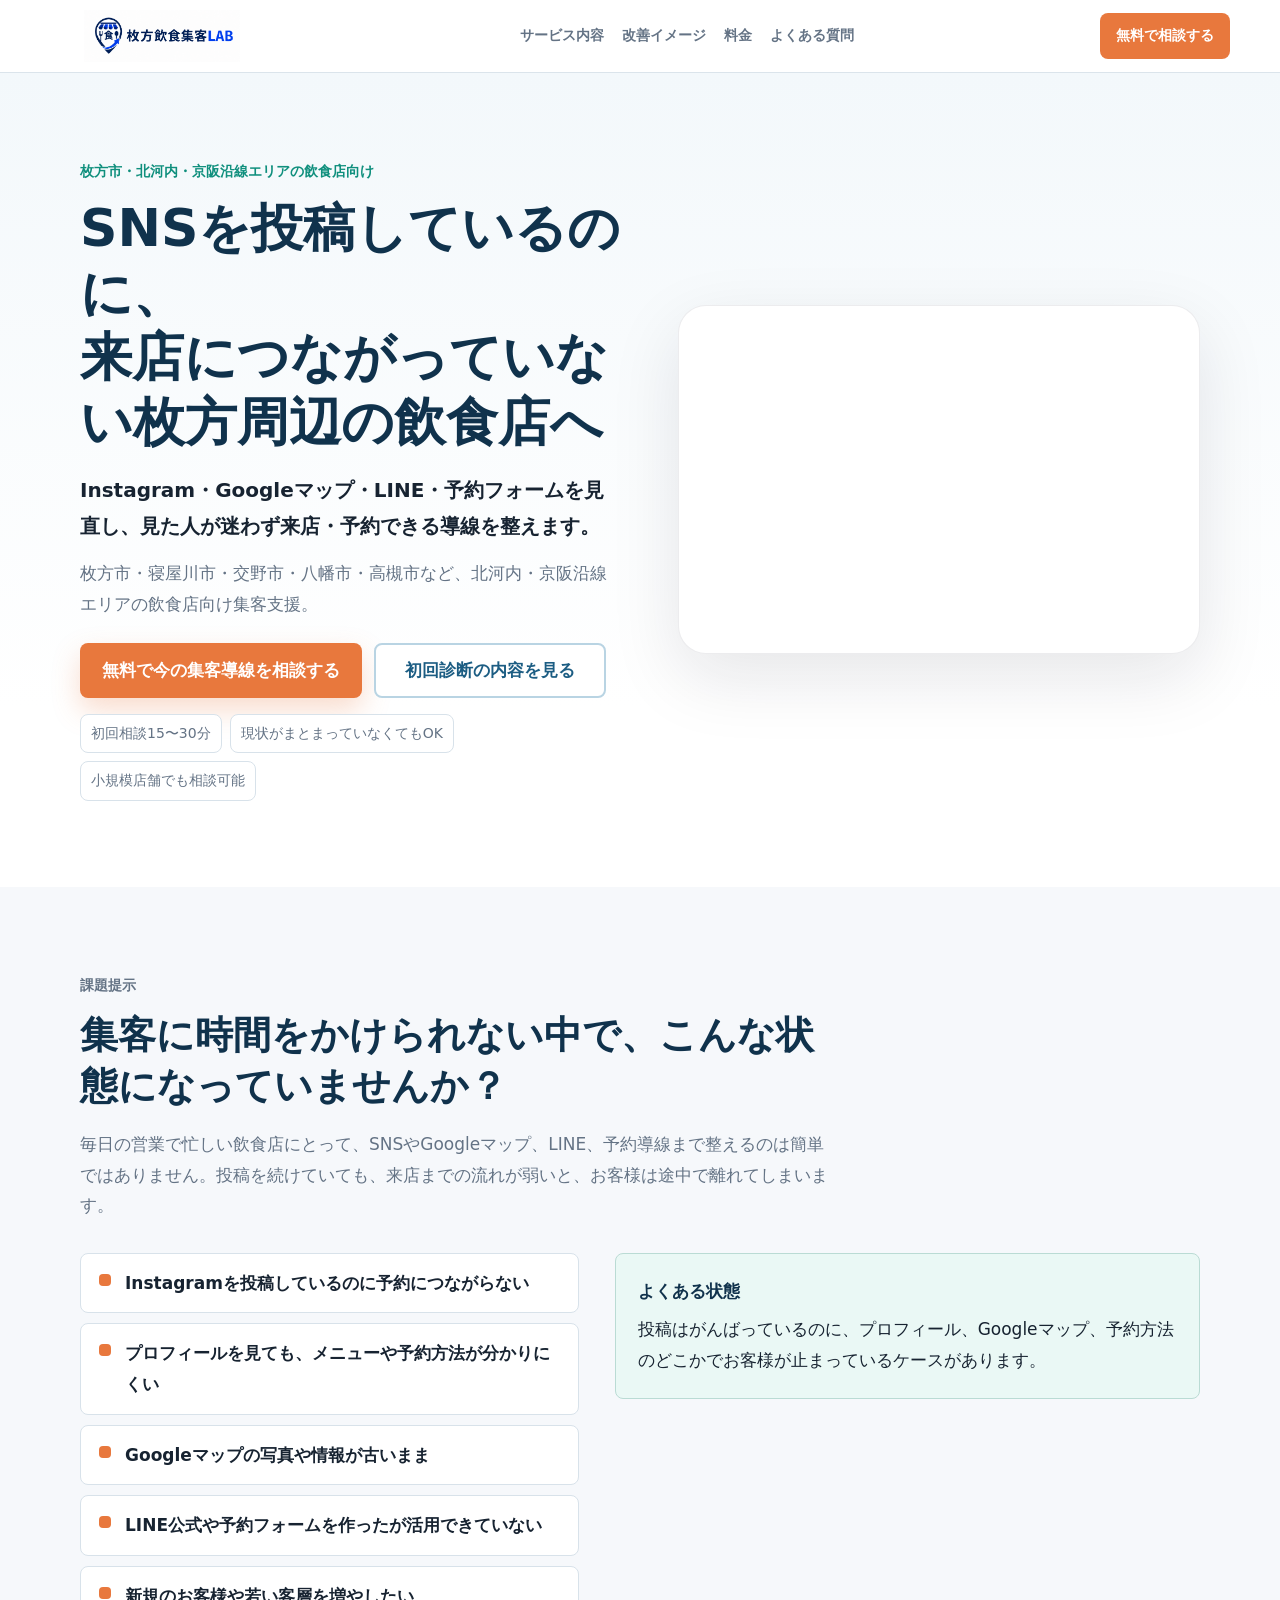
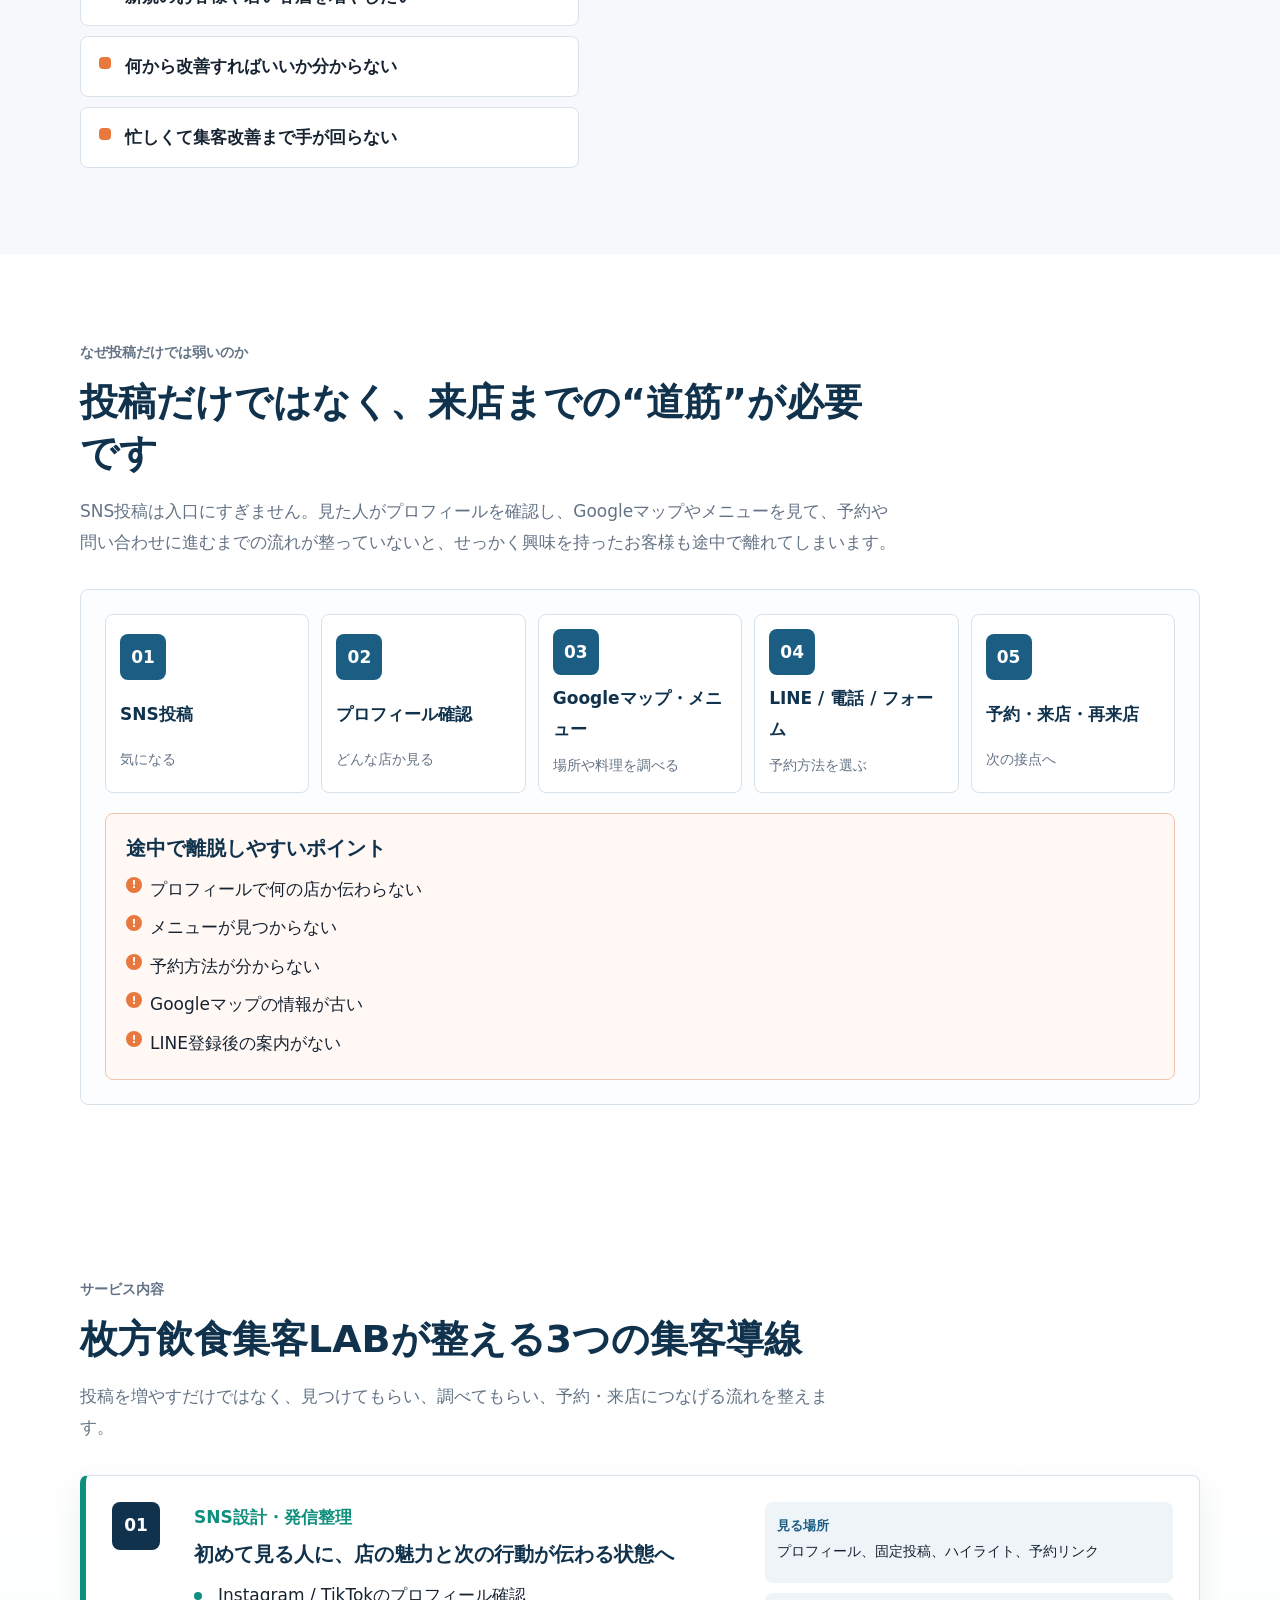
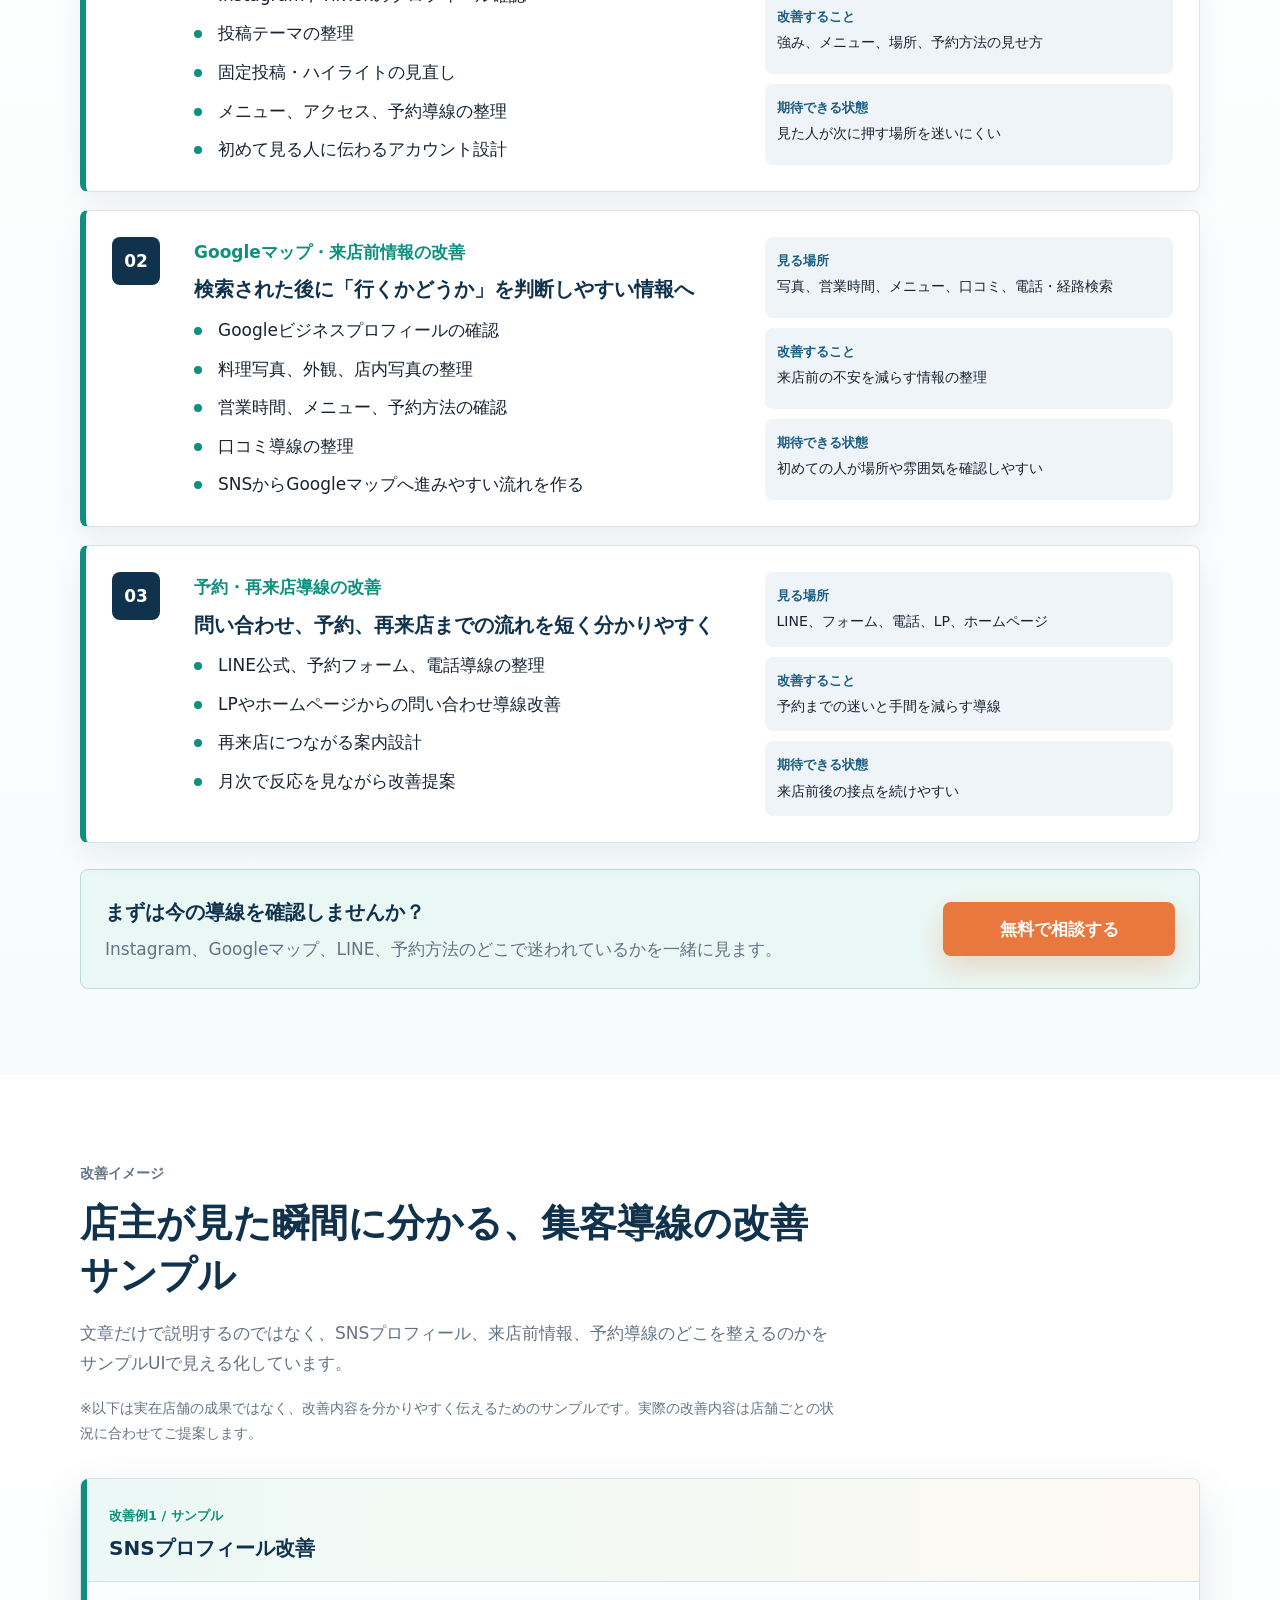
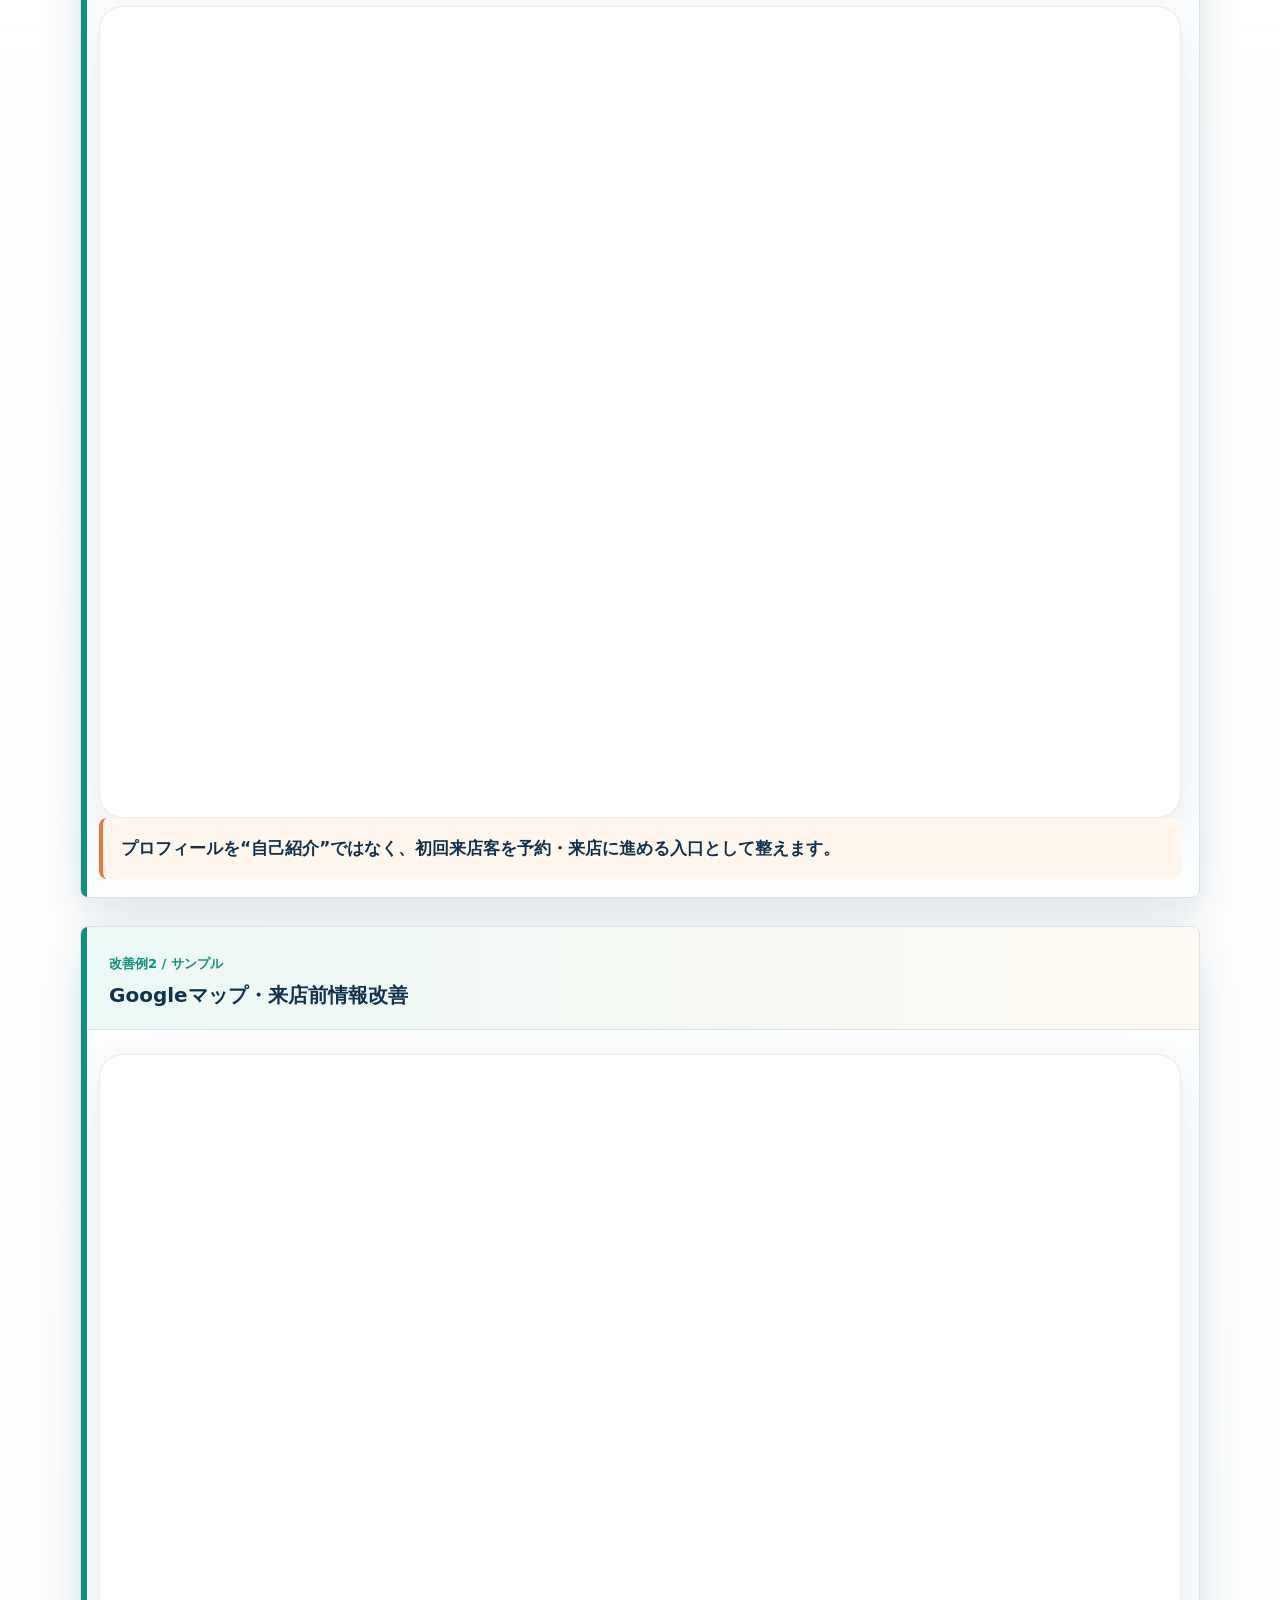
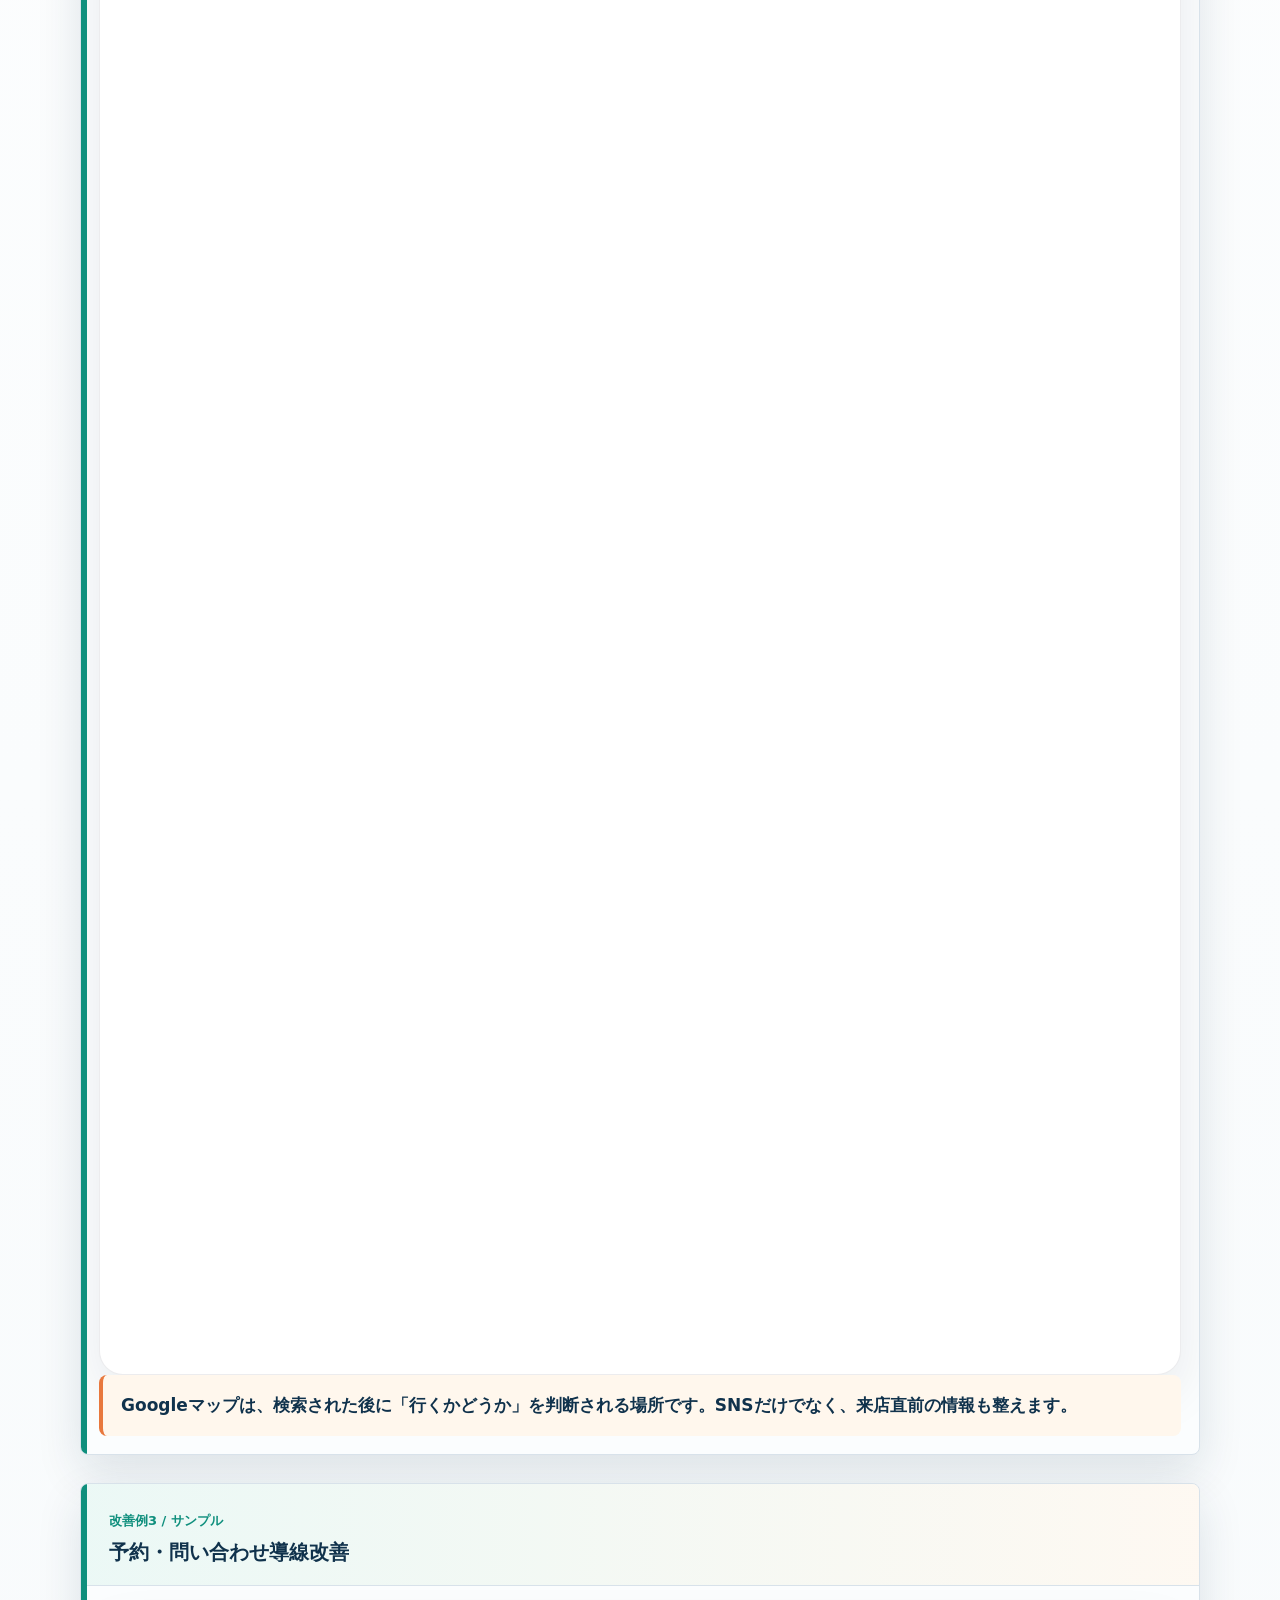
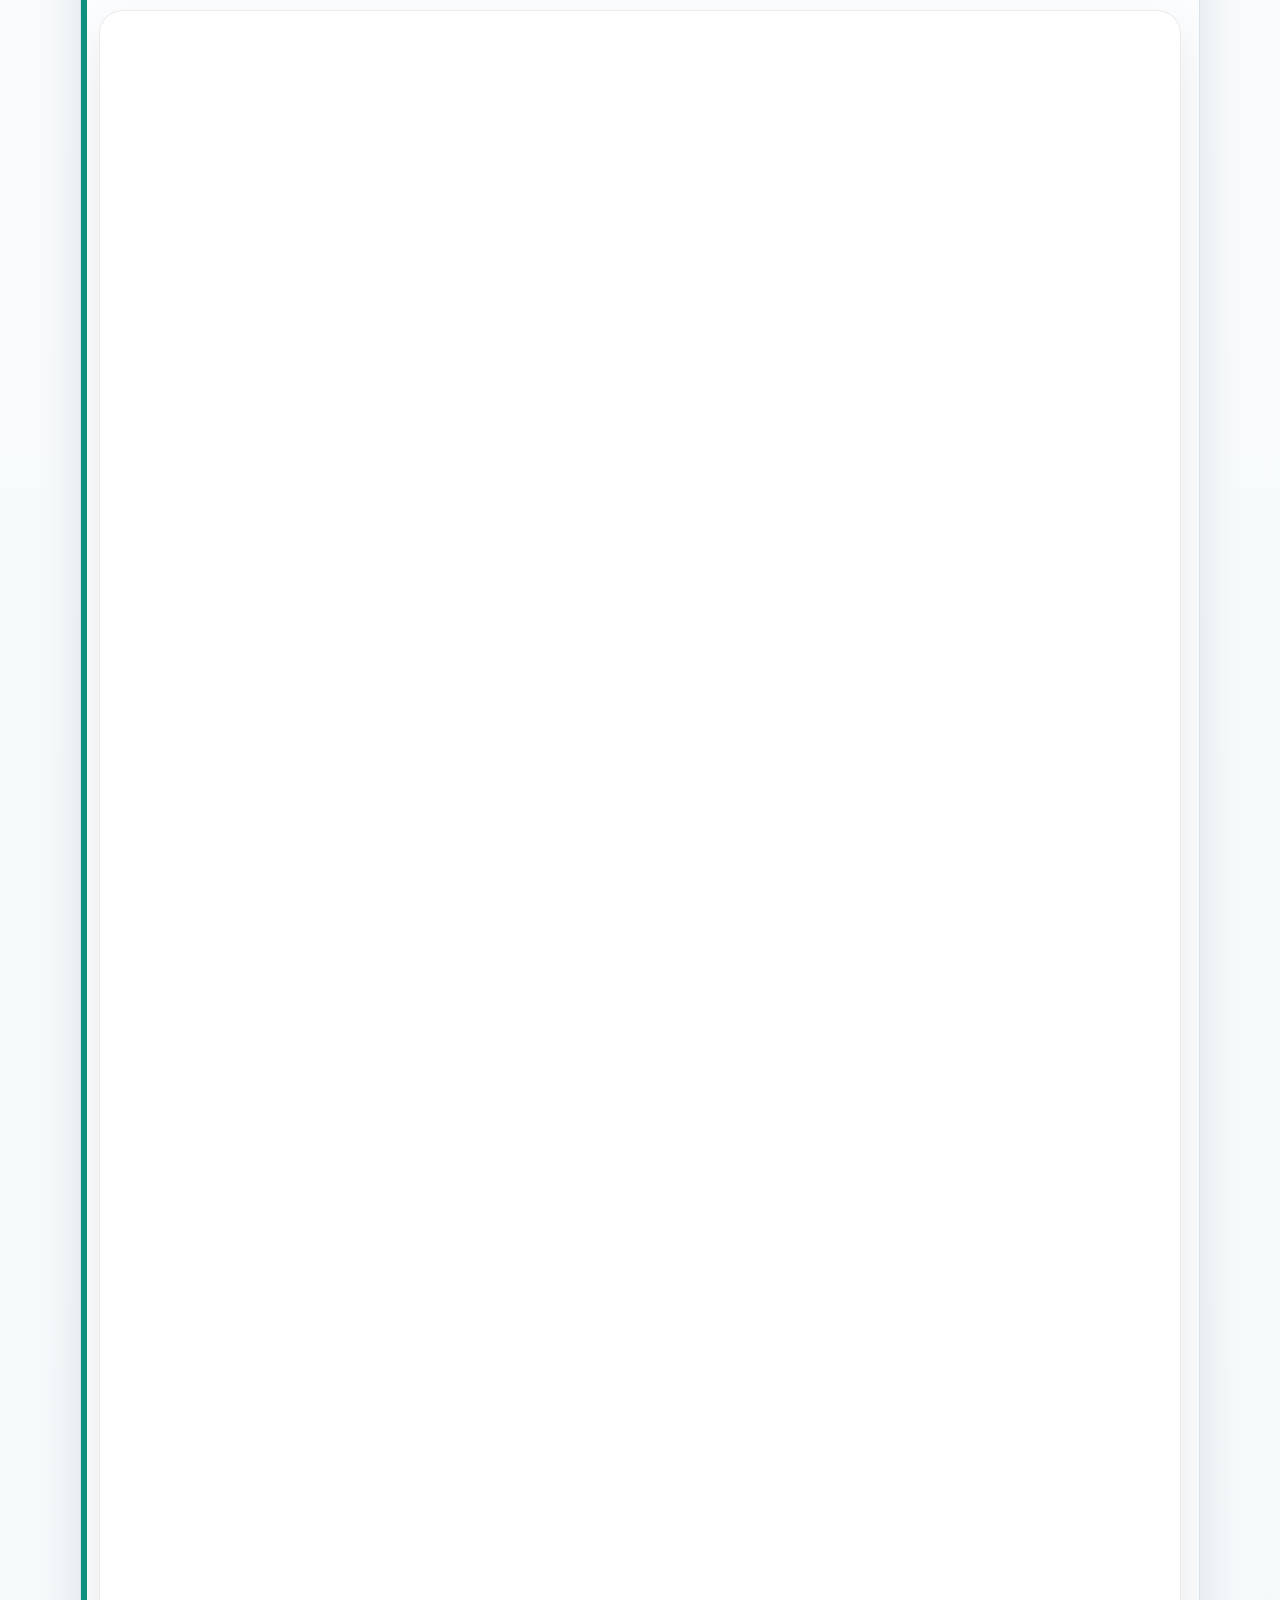
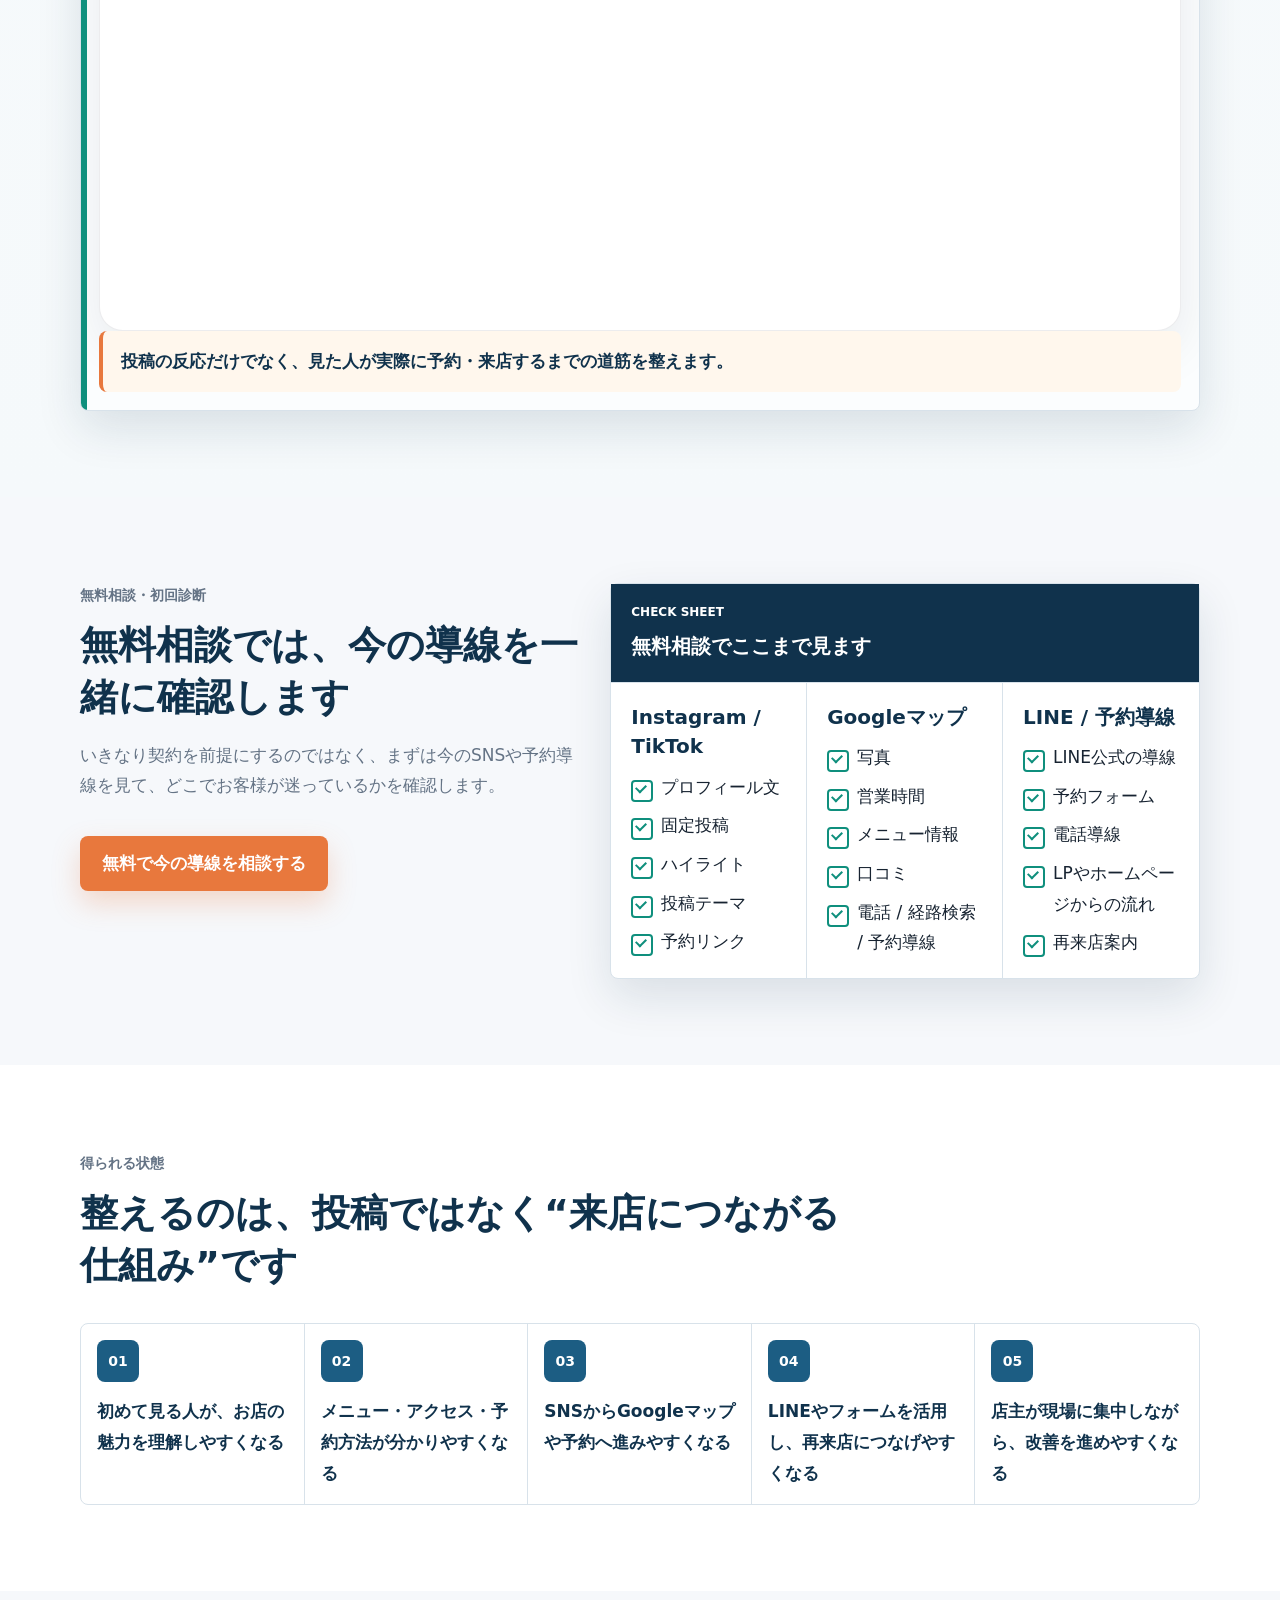
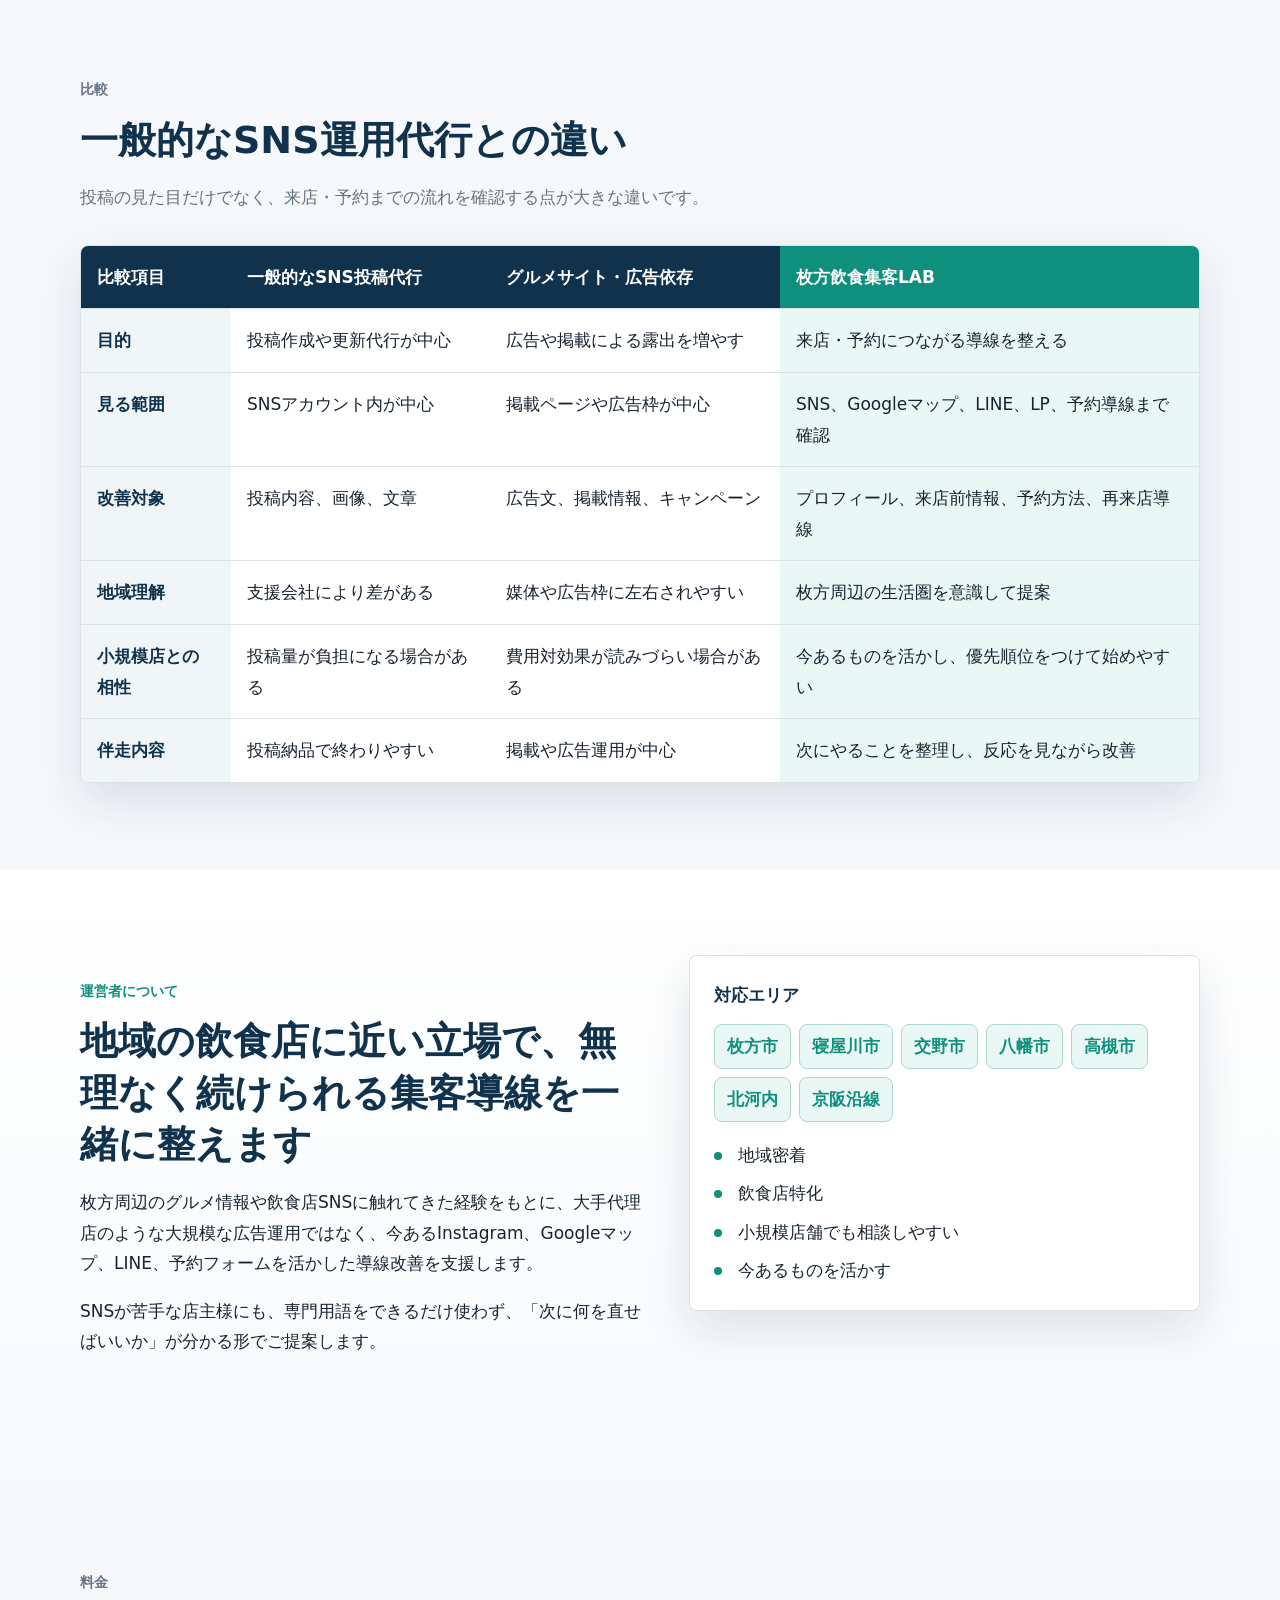
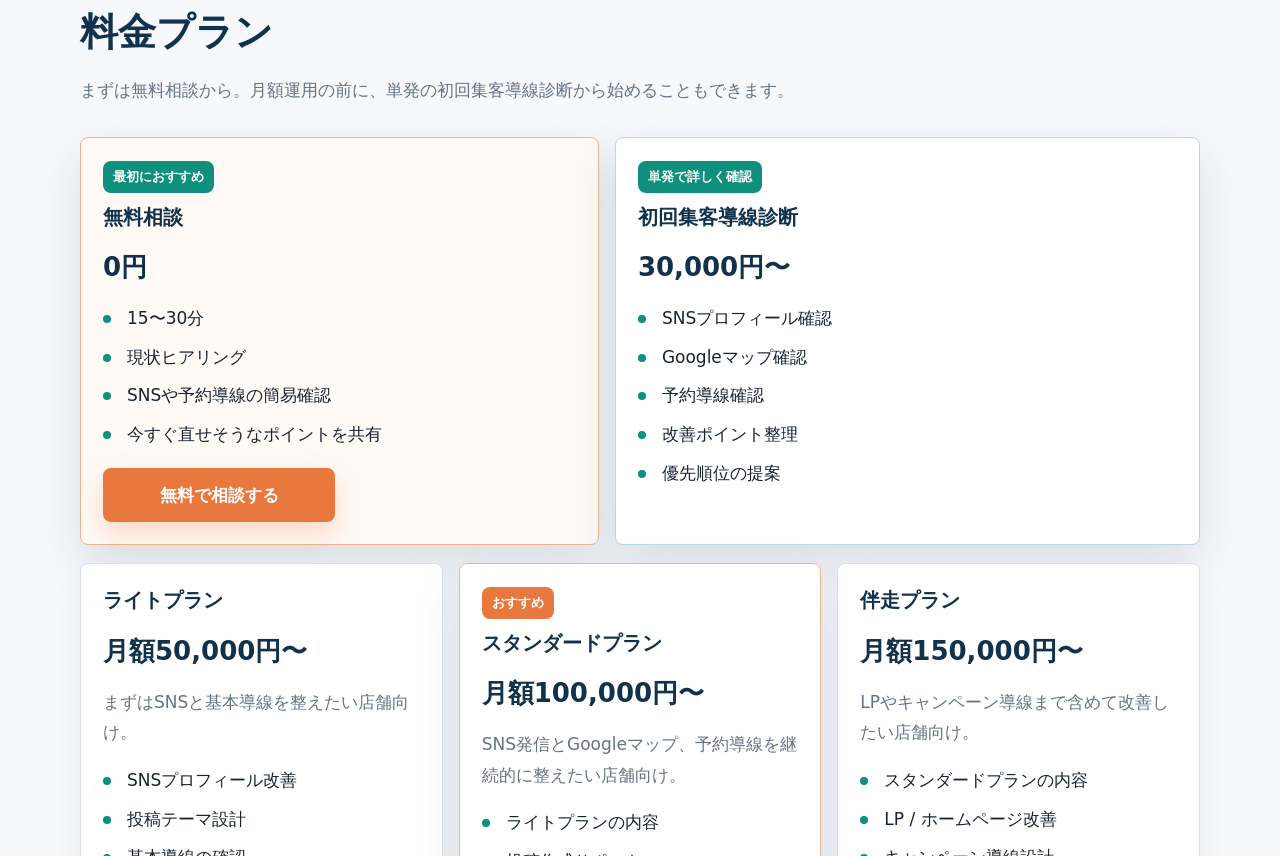
==== commit 67bb67fc: "Add files via upload" ====
--- a/index.html
+++ b/index.html
@@ -116,14 +116,20 @@
 
         <div class="hero-visual hero-visual-image" aria-label="SNSから来店までの導線イメージ">
           <figure class="hero-profile-figure">
-            <img
-              src="images/hero-profile-after.png"
-              alt="改善後のSNSプロフィールと来店までの導線イメージ"
-              width="1536"
-              height="864"
-              decoding="async"
-              fetchpriority="high"
-            >
+            <picture>
+              <source
+                media="(max-width: 640px)"
+                srcset="images/hero-profile-after-mobile.png"
+              >
+              <img
+                src="images/hero-profile-after.png"
+                alt="改善後のSNSプロフィールと来店までの導線イメージ"
+                width="1536"
+                height="864"
+                decoding="async"
+                fetchpriority="high"
+              >
+            </picture>
           </figure>
         </div>
       </div>
@@ -342,7 +348,18 @@
             </header>
 
             <figure class="replaceable-image-slot" data-image-src="images/before-after-sns.png">
-              <img src="images/before-after-sns.png" alt="SNSプロフィール改善のBefore/Afterサンプル" loading="lazy" decoding="async">
+              <picture>
+                <source
+                  media="(max-width: 640px)"
+                  srcset="images/before-after-sns-mobile.png"
+                >
+                <img
+                  src="images/before-after-sns.png"
+                  alt="SNSプロフィール改善のBefore/Afterサンプル"
+                  loading="lazy"
+                  decoding="async"
+                >
+              </picture>
             </figure>
 
             <div class="visual-before-after">
@@ -430,7 +447,18 @@
             </header>
 
             <figure class="replaceable-image-slot" data-image-src="images/before-after-google-map.png">
-              <img src="images/before-after-google-map.png" alt="Googleマップ来店前情報改善のBefore/Afterサンプル" loading="lazy" decoding="async">
+              <picture>
+                <source
+                  media="(max-width: 640px)"
+                  srcset="images/before-after-google-map-mobile.png"
+                >
+                <img
+                  src="images/before-after-google-map.png"
+                  alt="Googleマップ来店前情報改善のBefore/Afterサンプル"
+                  loading="lazy"
+                  decoding="async"
+                >
+              </picture>
             </figure>
 
             <div class="visual-before-after">
@@ -500,7 +528,18 @@
             </header>
 
             <figure class="replaceable-image-slot" data-image-src="images/before-after-reservation.png">
-              <img src="images/before-after-reservation.png" alt="予約導線改善のBefore/Afterサンプル" loading="lazy" decoding="async">
+              <picture>
+                <source
+                  media="(max-width: 640px)"
+                  srcset="images/before-after-reservation-mobile.png"
+                >
+                <img
+                  src="images/before-after-reservation.png"
+                  alt="予約導線改善のBefore/Afterサンプル"
+                  loading="lazy"
+                  decoding="async"
+                >
+              </picture>
             </figure>
 
             <div class="visual-before-after">
--- a/style.css
+++ b/style.css
@@ -344,6 +344,7 @@
   box-shadow: 0 24px 70px rgba(15, 23, 42, 0.10);
 }
 
+.hero-profile-figure picture,
 .hero-profile-figure img {
   display: block;
   width: 100%;
@@ -981,7 +982,9 @@
   box-shadow: 0 20px 50px rgba(15, 23, 42, 0.08);
 }
 
+.sample-case-image picture,
 .sample-case-image img,
+.replaceable-image-slot picture,
 .replaceable-image-slot img {
   display: block;
   width: 100%;
@@ -2156,9 +2159,26 @@
 
 @media (max-width: 640px) {
   .hero-profile-figure {
+    width: min(100%, 430px);
+    margin-inline: auto;
+    border-radius: 24px;
+    box-shadow: 0 16px 44px rgba(15, 23, 42, 0.10);
+  }
+
+  .replaceable-image-slot {
+    margin-top: 18px;
+    border-radius: 20px;
+    box-shadow: 0 14px 34px rgba(15, 23, 42, 0.08);
+  }
+
+  .replaceable-image-slot img {
     width: 100%;
-    border-radius: 18px;
-    box-shadow: 0 16px 40px rgba(15, 23, 42, 0.08);
+    height: auto;
+    object-fit: contain;
+  }
+
+  .visual-before-after {
+    display: none;
   }
 }
 
